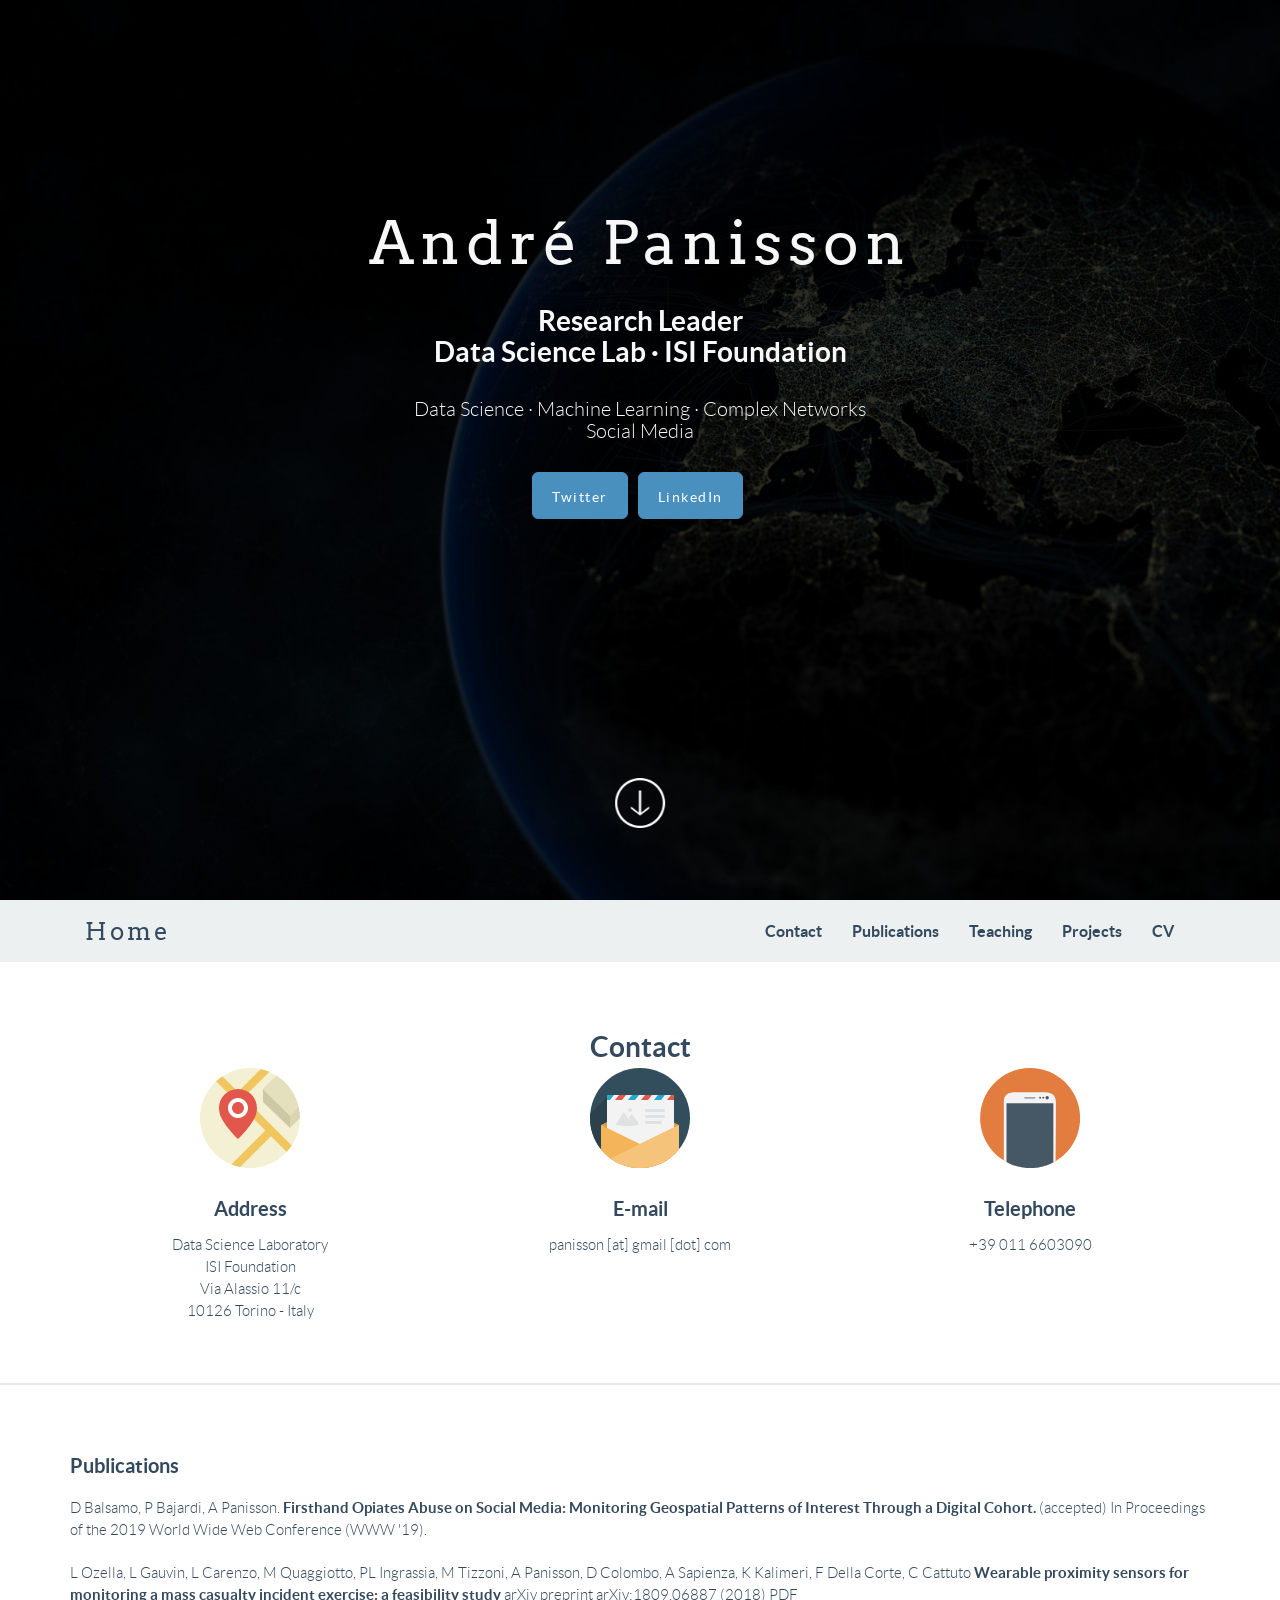
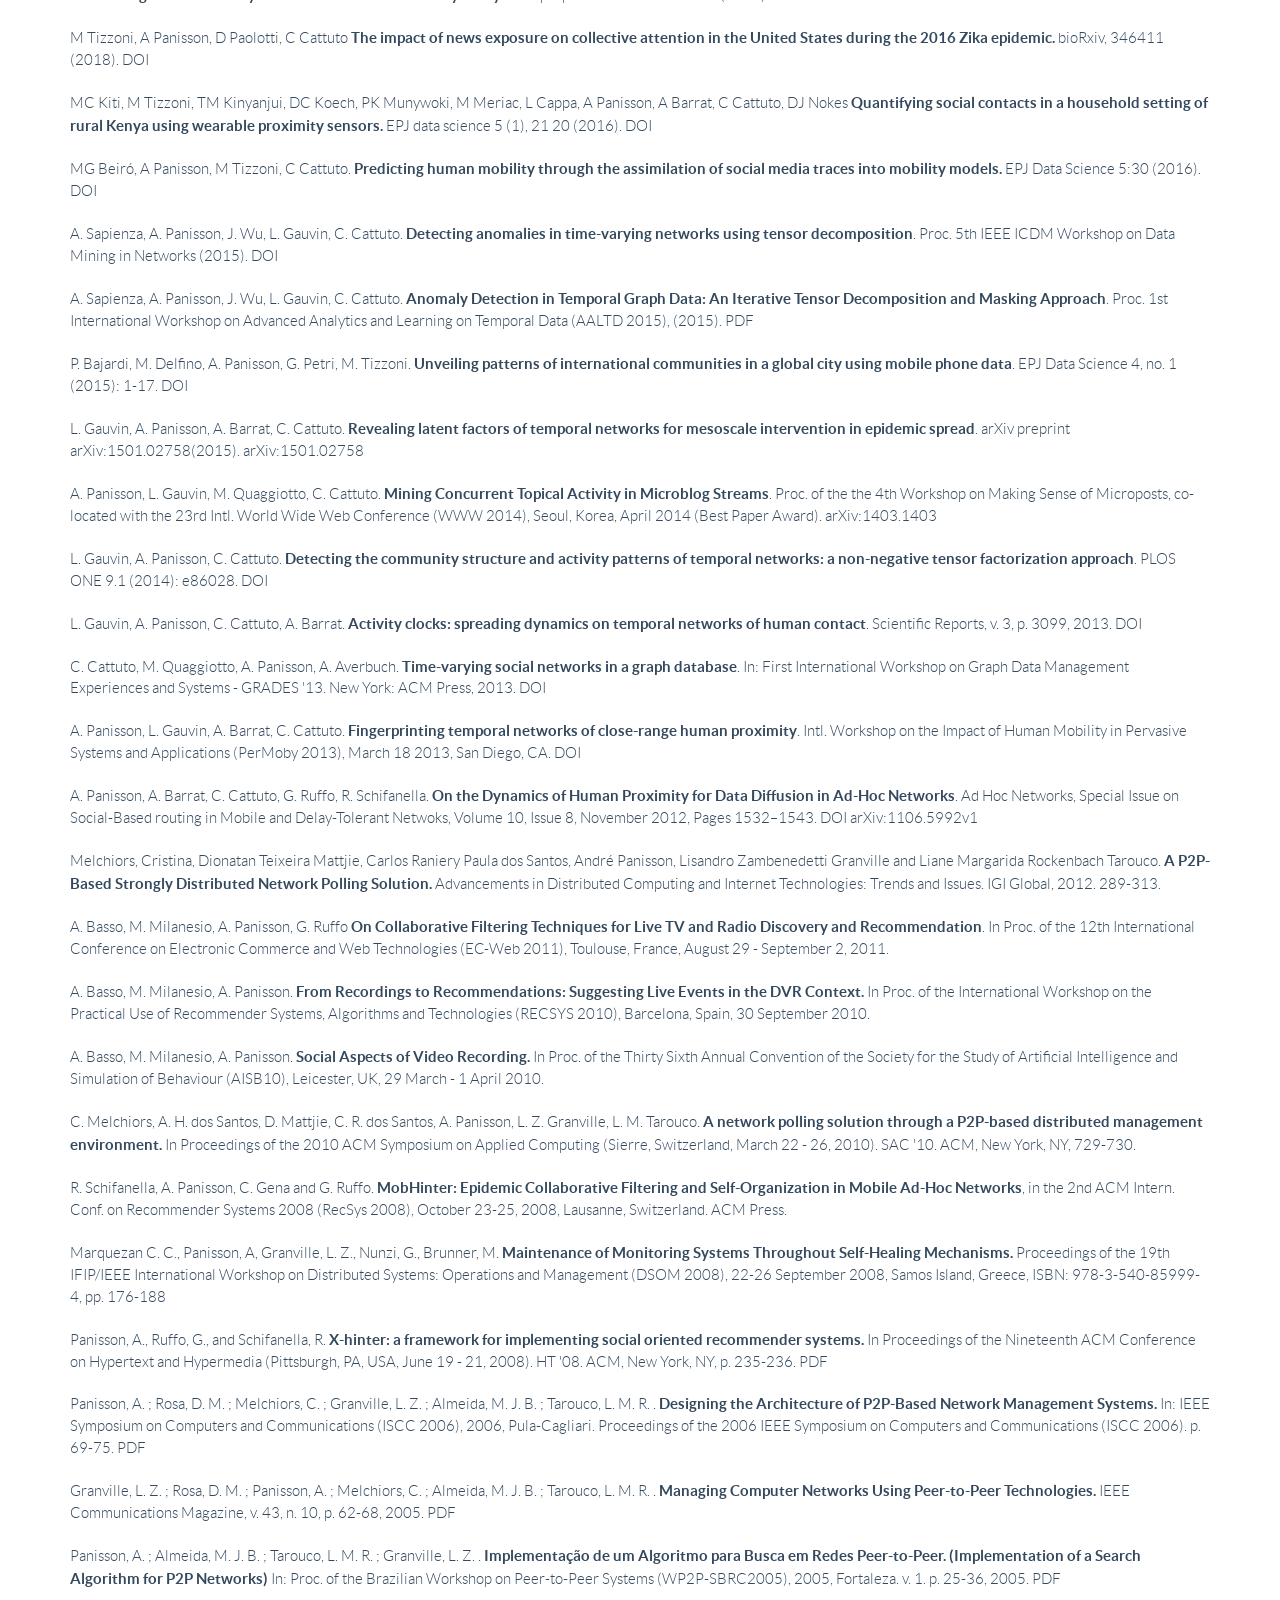
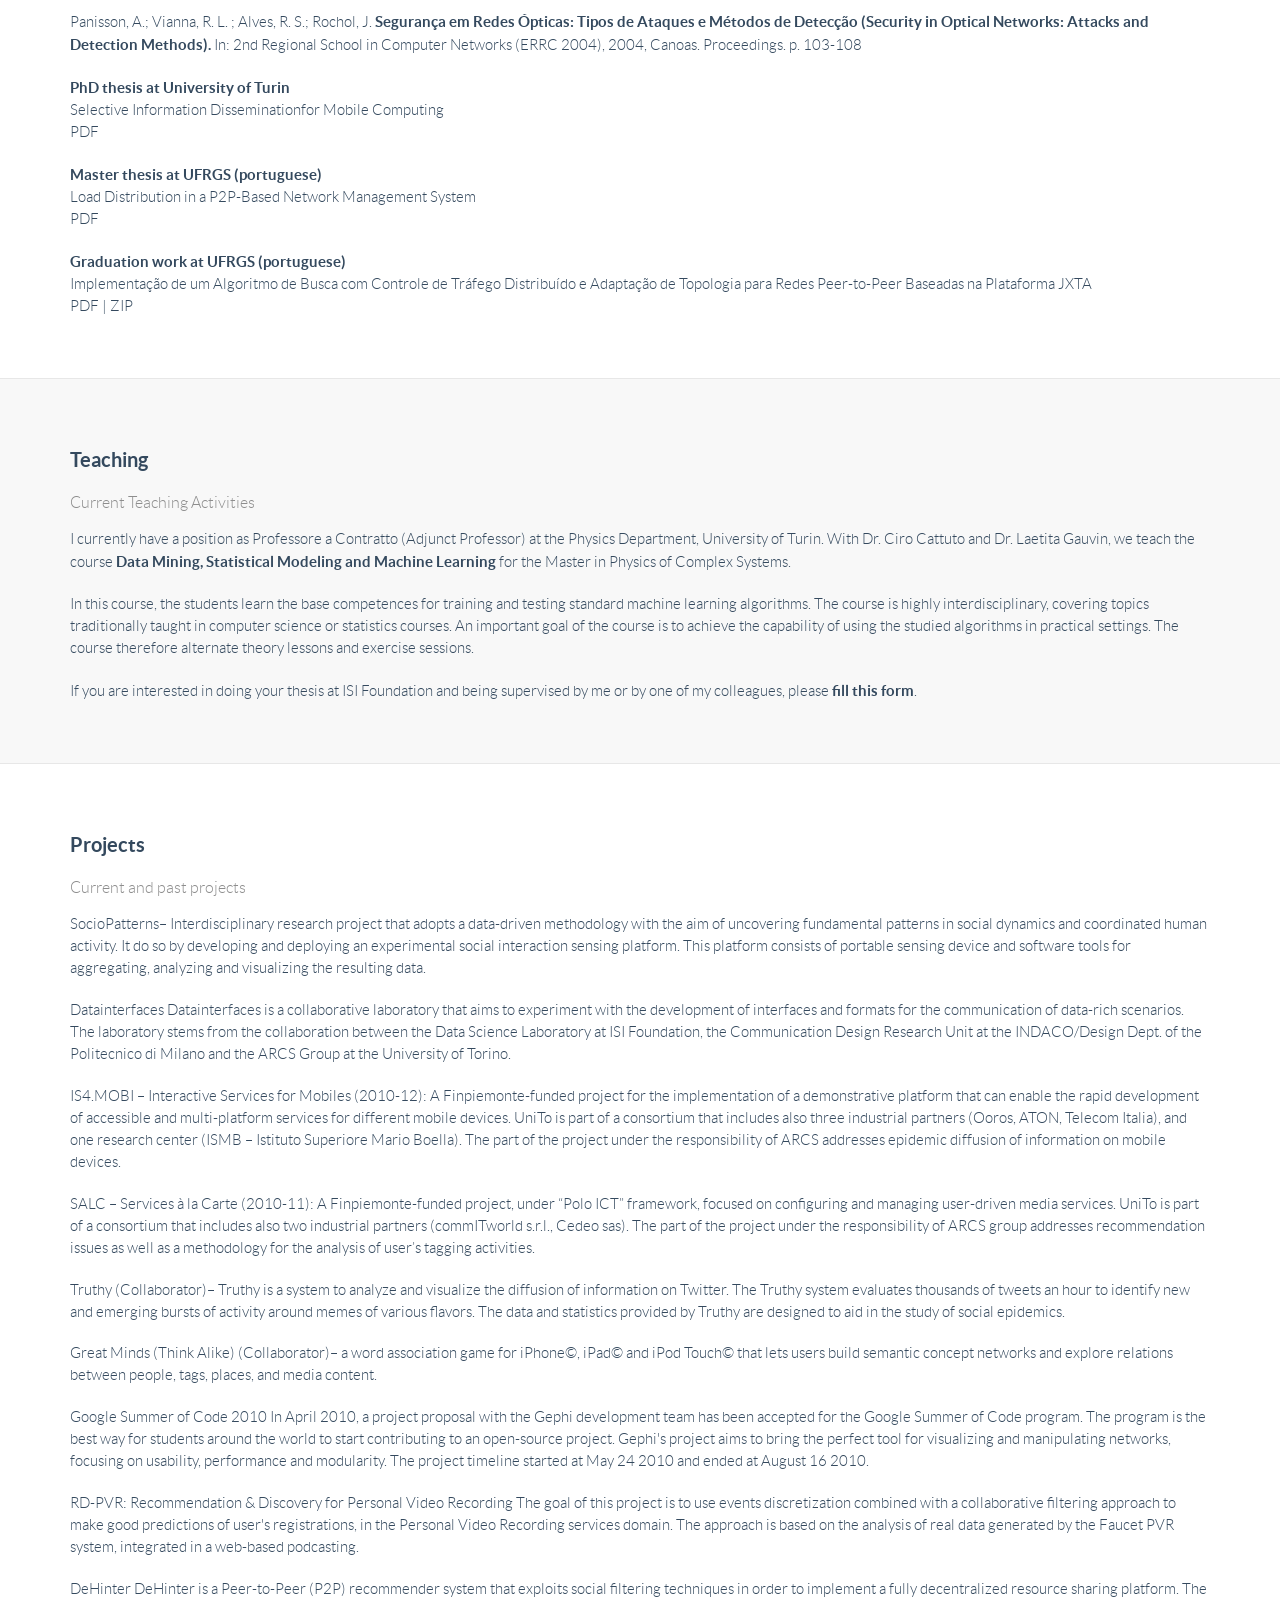
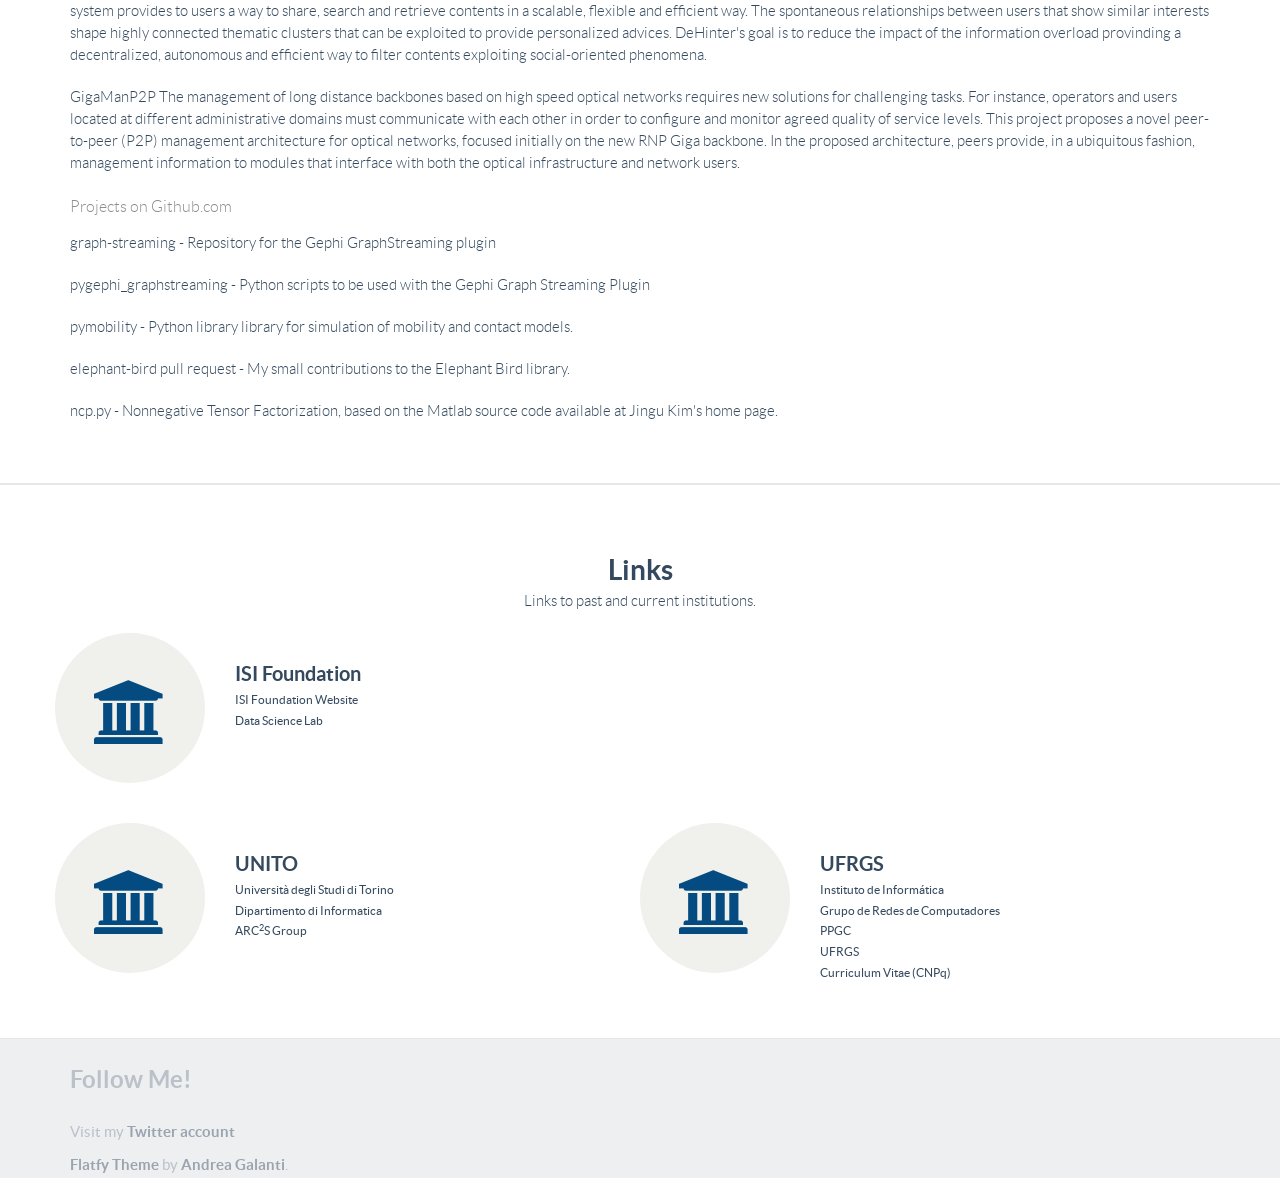
==== index.html @ fbc087de "Paper title correction" ====
<!doctype html>
<!--[if lt IE 7]> <html class="no-js ie6 oldie" lang="en"> <![endif]-->
<!--[if IE 7]>    <html class="no-js ie7 oldie" lang="en"> <![endif]-->
<!--[if IE 8]>    <html class="no-js ie8 oldie" lang="en"> <![endif]-->
<!--[if IE 9]>    <html class="no-js ie9" lang="en"> <![endif]-->
<!--[if gt IE 9]><!--> <html> <!--<![endif]-->
<head>
    <meta charset="utf-8">
    <meta name="viewport" content="width=device-width, user-scalable=no, initial-scale=1.0, minimum-scale=1.0, maximum-scale=1.0">
    <meta name="description" content="André Panisson Homepage">
    <meta name="author" content="">
    <link href="https://plus.google.com/113567910587467597292" rel="author" />

    <title>André Panisson Homepage</title>

    <!-- Bootstrap core CSS -->
    <link href="css/bootstrap.min.css" rel="stylesheet">

    <!-- Custom Google Web Font -->
    <link href="http://maxcdn.bootstrapcdn.com/font-awesome/4.2.0/css/font-awesome.min.css" rel="stylesheet">
    <!--link href="font-awesome/css/font-awesome.min.css" rel="stylesheet"-->
    <link href='http://fonts.googleapis.com/css?family=Lato:100,300,400,700,900,100italic,300italic,400italic,700italic,900italic' rel='stylesheet' type='text/css'>
	<link href='http://fonts.googleapis.com/css?family=Arvo:400,700' rel='stylesheet' type='text/css'>

    <!-- Custom CSS-->
    <link href="css/general.css" rel="stylesheet">

	 <!-- Owl-Carousel -->
    <link href="css/custom.css" rel="stylesheet">
	<link href="css/owl.carousel.css" rel="stylesheet">
    <link href="css/owl.theme.css" rel="stylesheet">
	<link href="css/style.css" rel="stylesheet">
	<link href="css/animate.css" rel="stylesheet">

	<!-- Magnific Popup core CSS file -->
	<link rel="stylesheet" href="css/magnific-popup.css">

	<script src="js/modernizr-2.6.2.min.js"></script>  <!-- Modernizr /-->
	<script src="js/PIE_IE9.js"></script>
	<script src="js/PIE_IE678.js"></script>

	<!--[if lt IE 9]>
		<script src="js/html5shiv.js"></script>
	<![endif]-->

</head>

<body id="home">

	<!-- Preloader -->
	<div id="preloader">
		<div id="status"></div>
	</div>

	<!-- FullScreen -->
    <div class="intro-header">
		<div class="col-xs-12 text-center abcen1">
			<h1 class="h1_home wow fadeIn" data-wow-delay="0.4s">André Panisson</h1>
			<h2 class="h2_home wow fadeIn" data-wow-delay="0.5s">Research Leader<br>Data Science Lab &middot; ISI Foundation</h2>
			<h3 class="h3_home wow fadeIn" data-wow-delay="0.6s">Data Science &middot; Machine Learning &middot; Complex Networks<br>Social Media</h3>
			<ul class="list-inline intro-social-buttons">
				<li><a href="https://twitter.com/apanisson" class="btn  btn-lg mybutton_cyano wow fadeIn" data-wow-delay="0.8s"><span class="network-name">Twitter</span></a>
				<li><a href="http://it.linkedin.com/pub/andr%C3%A9-panisson/11/163/81a" class="btn  btn-lg mybutton_cyano wow fadeIn" data-wow-delay="0.8s"><span class="network-name">LinkedIn</span></a>
				</li>
			</ul>
		</div>
        <!-- /.container -->
		<div class="col-xs-12 text-center abcen wow fadeIn">
			<div class="button_down ">
				<a class="imgcircle wow bounceInUp" data-wow-duration="1.5s"  href="#contact"> <img class="img_scroll" src="img/icon/circle.png" alt=""> </a>
			</div>
		</div>
    </div>

	<!-- NavBar-->
	<nav class="navbar-default" role="navigation">
		<div class="container">
			<div class="navbar-header">
				<button type="button" class="navbar-toggle" data-toggle="collapse" data-target=".navbar-ex1-collapse">
					<span class="sr-only">Toggle navigation</span>
					<span class="icon-bar"></span>
					<span class="icon-bar"></span>
					<span class="icon-bar"></span>
				</button>
				<a class="navbar-brand" href="#home">Home</a>
			</div>

			<div class="collapse navbar-collapse navbar-right navbar-ex1-collapse">
				<ul class="nav navbar-nav">
					<li class="menuItem"><a href="#contact">Contact</a></li>
					<li class="menuItem"><a href="#publications">Publications</a></li>
          <li class="menuItem"><a href="#teaching">Teaching</a></li>
					<li class="menuItem"><a href="#projects">Projects</a></li>
					<li class="menuItem"><a href="docs/curr-en.pdf">CV</a></li>
				</ul>
			</div>

		</div>
	</nav>

	<!-- Contact -->
	<div id="contact" class="content-section-b" style="border-top: 0">
		<div class="container">

			<div class="col-md-6 col-md-offset-3 text-center wrap_title">
				<h2>Contact</h2>
			</div>

			<div class="row">

				<div class="col-sm-4 wow fadeInDown text-center">
				  <img class="rotate" src="img/icon/map.svg" alt="Address">
				  <h3>Address</h3>
				  <p class="lead">Data Science Laboratory<br>
						ISI Foundation<br/>
						Via Alassio 11/c<br/>
						10126 Torino - Italy</p>

				</div><!-- /.col-lg-4 -->

				<div class="col-sm-4 wow fadeInDown text-center">
				   <img class="rotate" src="img/icon/letter.svg" alt="E-mail">
				   <h3>E-mail</h3>
				   <p class="lead">panisson [at] gmail [dot] com</p>
				</div><!-- /.col-lg-4 -->

				<div class="col-sm-4 wow fadeInDown text-center">
				   <img class="rotate" src="img/icon/smartphone.svg" alt="Telephone">
				   <h3>Telephone</h3>
					<p class="lead">+39 011 6603090</p>
				</div><!-- /.col-lg-4 -->

			</div><!-- /.row -->
		</div>
	</div>

	<!-- Publications -->
    <div id ="publications" class="content-section-b">

        <div class="container">

            <div class="row">

				<!--div class="col-sm-6 pull-left wow fadeInLeftBig">
                    <img class="img-responsive " src="img/ipad.png" alt="">
                </div-->

                <div class="col-sm-12 wow">
                    <h3 class="section-heading">Publications</h3>
					<div class="sub-title lead3"></div>

<p class="lead">D Balsamo, P Bajardi, A Panisson.
<b>Firsthand Opiates Abuse on Social Media: Monitoring Geospatial Patterns of Interest Through a Digital Cohort.</b>
(accepted) In Proceedings of the 2019 World Wide Web Conference (WWW '19).
</p>

<p class="lead">L Ozella, L Gauvin, L Carenzo, M Quaggiotto, PL Ingrassia, M Tizzoni, A Panisson,
D Colombo, A Sapienza, K Kalimeri, F Della Corte, C Cattuto
<b>Wearable proximity sensors for monitoring a mass casualty incident exercise: a feasibility study</b>
arXiv preprint arXiv:1809.06887		(2018)
<a href="https://arxiv.org/abs/1809.06887">PDF</a></p>

<p class="lead">M Tizzoni, A Panisson, D Paolotti, C Cattuto
<b>The impact of news exposure on collective attention in the United States during the 2016 Zika epidemic.</b>
bioRxiv, 346411		(2018).
<a href="https://doi.org/10.1101/346411">DOI</a></p>

<p class="lead">MC Kiti, M Tizzoni, TM Kinyanjui, DC Koech, PK Munywoki, M Meriac, L Cappa, A Panisson, A Barrat, C Cattuto, DJ Nokes
<b>Quantifying social contacts in a household setting of rural Kenya using wearable proximity sensors.</b>
EPJ data science 5 (1), 21	20	(2016).
<a href="http://dx.doi.org/10.1109/ICDMW.2015.128">DOI</a></p>

<p class="lead">MG Beiró, A Panisson, M Tizzoni, C Cattuto.
<b>Predicting human mobility through the assimilation of social media traces into mobility models.</b>
EPJ Data Science 5:30 (2016).
<a href="https://doi.org/10.1140/epjds/s13688-016-0092-2">DOI</a></p>

<p class="lead">A. Sapienza, A. Panisson, J. Wu, L. Gauvin, C. Cattuto.
<b>Detecting anomalies in time-varying networks using tensor decomposition</b>.
Proc. 5th IEEE ICDM Workshop on Data Mining in Networks (2015).
<a href="http://dx.doi.org/10.1109/ICDMW.2015.128">DOI</a></p>

<p class="lead">A. Sapienza, A. Panisson, J. Wu, L. Gauvin, C. Cattuto.
<b>Anomaly Detection in Temporal Graph Data: An Iterative Tensor Decomposition and Masking Approach</b>.
Proc. 1st International Workshop on Advanced Analytics and Learning on Temporal Data (AALTD 2015), (2015).
<a href="http://www.isi.it/wp-content/uploads/publication/document/paper16_1441115818.pdf">PDF</a></p>

<p class="lead">P. Bajardi, M. Delfino, A. Panisson, G. Petri, M. Tizzoni.
<b>Unveiling patterns of international communities in a global city using mobile phone data</b>.
EPJ Data Science 4, no. 1 (2015): 1-17.
<a href="http://dx.doi.org/10.1140/epjds/s13688-015-0041-5">DOI</a></p>

<p class="lead">L. Gauvin, A. Panisson, A. Barrat, C. Cattuto.
<b>Revealing latent factors of temporal networks for mesoscale intervention in epidemic spread</b>.
arXiv preprint arXiv:1501.02758(2015).
<a href="http://arxiv.org/abs/1501.02758">arXiv:1501.02758</a></p>

<p class="lead">A. Panisson, L. Gauvin, M. Quaggiotto, C. Cattuto. <b>Mining Concurrent Topical Activity in Microblog Streams</b>.
Proc. of the the 4th Workshop on Making Sense of Microposts, co-located with the 23rd Intl. World Wide Web Conference (WWW 2014),
Seoul, Korea, April 2014 (Best Paper Award).
<a href="http://arxiv.org/abs/1403.1403">arXiv:1403.1403</a></p>

<p class="lead">L. Gauvin, A. Panisson, C. Cattuto. <b>Detecting the community structure and activity patterns of temporal networks: a non-negative tensor factorization approach</b>. PLOS ONE 9.1 (2014): e86028.
<a href="http://dx.doi.org/10.1371/journal.pone.0086028">DOI</a></p>

<p class="lead">L. Gauvin, A. Panisson, C. Cattuto, A. Barrat. <b>Activity clocks: spreading dynamics on temporal networks of human contact</b>. Scientific Reports, v. 3, p. 3099, 2013. <a href="http://dx.doi.org/10.1038/srep03099">DOI</a></p>

<p class="lead">C. Cattuto, M. Quaggiotto, A. Panisson, A. Averbuch. <b>Time-varying social networks in a graph database</b>. In: First International Workshop on Graph Data Management Experiences and Systems - GRADES '13. New York: ACM Press, 2013.
<a href="http://dx.doi.org/10.1145/2484425.2484442">DOI</a></p>

<p class="lead">A. Panisson, L. Gauvin, A. Barrat, C. Cattuto. <b>Fingerprinting temporal networks of close-range human proximity</b>. Intl. Workshop on the Impact of Human Mobility in Pervasive Systems and Applications (PerMoby 2013), March 18 2013, San Diego, CA.
<a href="http://dx.doi.org/10.1109/PerComW.2013.6529492">DOI</a></p>

<p class="lead">A. Panisson, A. Barrat, C. Cattuto, G. Ruffo, R.
Schifanella. <b>On the Dynamics of Human Proximity for Data Diffusion in Ad-Hoc Networks</b>.
Ad Hoc Networks, Special Issue on Social-Based routing in Mobile and Delay-Tolerant Netwoks, Volume 10, Issue 8, November 2012, Pages 1532–1543. <a href="http://dx.doi.org/10.1016/j.adhoc.2011.06.003">DOI</a> <a href="http://arxiv.org/abs/1106.5992v1">arXiv:1106.5992v1</a></p>

<p class="lead">
Melchiors, Cristina, Dionatan Teixeira Mattjie, Carlos Raniery Paula dos Santos, André Panisson, Lisandro Zambenedetti Granville and Liane Margarida Rockenbach Tarouco.
<b>A P2P-Based Strongly Distributed Network Polling Solution.</b>
Advancements in Distributed Computing and Internet Technologies: Trends and Issues. IGI Global, 2012. 289-313.</p>

<p class="lead">A. Basso, M. Milanesio, A. Panisson, G. Ruffo <b>On Collaborative Filtering Techniques for Live
TV and Radio Discovery and Recommendation</b>. In Proc. of the 12th International Conference on Electronic Commerce and Web Technologies (EC-Web 2011),
Toulouse, France, August 29 - September 2, 2011.</p>

<p class="lead">A. Basso, M. Milanesio, A. Panisson.<b> From Recordings to Recommendations:
Suggesting Live Events in the DVR Context.</b> In Proc. of the International Workshop on the
Practical Use of Recommender Systems, Algorithms and Technologies (RECSYS
2010), Barcelona, Spain, 30 September 2010.</p>

<p class="lead">A. Basso, M. Milanesio, A. Panisson.<b> Social Aspects of Video Recording.</b>
In Proc. of the Thirty Sixth Annual Convention of the Society for the Study of Artificial Intelligence and Simulation of
Behaviour (AISB10), Leicester, UK, 29 March - 1 April 2010.</p>

<p class="lead">C. Melchiors, A. H. dos Santos, D. Mattjie, C. R. dos
Santos, A. Panisson, L. Z. Granville, L. M. Tarouco.<b> A network polling solution through a
P2P-based distributed management environment.</b> In Proceedings of the 2010 ACM Symposium on Applied
Computing (Sierre, Switzerland, March 22 - 26, 2010). SAC '10. ACM, New York,
NY, 729-730.</p>

<p class="lead">R. Schifanella, A. Panisson, C. Gena and G. Ruffo. <b>MobHinter:
Epidemic Collaborative Filtering and Self-Organization in Mobile Ad-Hoc
Networks</b>, in the 2nd ACM Intern. Conf. on Recommender Systems 2008 (RecSys
2008), October 23-25, 2008, Lausanne, Switzerland. ACM Press.</p>

<p class="lead">Marquezan C. C., Panisson, A, Granville, L. Z., Nunzi,
G., Brunner, M.<b> Maintenance of
Monitoring Systems Throughout Self-Healing Mechanisms.</b> Proceedings of the 19th IFIP/IEEE International
Workshop on Distributed Systems: Operations and Management (DSOM 2008), 22-26
September 2008, Samos Island, Greece, ISBN: 978-3-540-85999-4, pp. 176-188</p>

<p class="lead">Panisson, A., Ruffo, G., and Schifanella, R.
<b>X-hinter: a framework for implementing social oriented recommender systems.</b>
In Proceedings of the Nineteenth ACM Conference on Hypertext and Hypermedia (Pittsburgh, PA, USA, June 19 - 21, 2008).
HT '08. ACM, New York, NY, p. 235-236.
<a href="http://doi.acm.org/10.1145/1379092.1379142">PDF</a></p>

<p class="lead">Panisson, A. ; Rosa, D. M. ; Melchiors, C. ; Granville, L. Z. ; Almeida, M. J. B. ; Tarouco, L. M. R. .
<b>Designing the Architecture of P2P-Based Network Management Systems.</b>
In: IEEE Symposium on Computers and Communications (ISCC 2006), 2006, Pula-Cagliari.
Proceedings of the 2006 IEEE Symposium on Computers and Communications (ISCC 2006). p. 69-75.
<a href="http://dx.doi.org/10.1109/ISCC.2006.60">PDF</a></p>

<p class="lead">Granville, L. Z. ; Rosa, D. M. ; Panisson, A. ; Melchiors, C. ; Almeida, M. J. B. ; Tarouco, L. M. R. .
<b>Managing Computer Networks Using Peer-to-Peer Technologies. </b>
IEEE Communications Magazine, v. 43, n. 10, p. 62-68, 2005.
<a href="http://ieeexplore.ieee.org/iel5/35/32552/01522126.pdf?tp=&isnumber=32552&arnumber=1522126">PDF</a></p></p>

<p class="lead">Panisson, A. ; Almeida, M. J. B. ; Tarouco, L. M. R. ; Granville, L. Z. .
<b>Implementação de um Algoritmo para Busca em Redes Peer-to-Peer. (Implementation of a Search Algorithm for P2P Networks)</b>
In: Proc. of the Brazilian Workshop on Peer-to-Peer Systems (WP2P-SBRC2005), 2005, Fortaleza. v. 1. p. 25-36, 2005.
<a href="http://www.sbrc2007.ufpa.br/anais/2005/WP2P/P2P%2003.pdf">PDF</a></p>

<p class="lead">Panisson, A.; Vianna, R. L. ; Alves, R. S.; Rochol, J.
<b>Segurança em Redes Ópticas: Tipos de Ataques e Métodos de Detecção (Security in Optical Networks: Attacks and Detection Methods). </b>
In: 2nd Regional School in Computer Networks (ERRC 2004), 2004, Canoas. Proceedings. p. 103-108</p>


<p class="lead"><b>PhD thesis at University of Turin</b><br>
Selective Information Disseminationfor Mobile Computing<br>
<a href="public/thesis_panisson.pdf">PDF</a></p>

<p class="lead"><b>Master thesis at UFRGS (portuguese)</b><br>
Load Distribution in a P2P-Based Network Management System<br>
<a href="public/Panisson-Dissert.pdf">PDF</a></p>

<p class="lead"><b>Graduation work at UFRGS (portuguese)</b><br>
Implementação de um Algoritmo de Busca com Controle de Tráfego Distribuído e
Adaptação de Topologia para Redes Peer-to-Peer Baseadas na Plataforma JXTA<br>
<a href="public/tfpanisson2003.pdf">PDF</a> | <a href="public/tfpanisson2003.zip">ZIP</a></p>


				</div>
            </div>
        </div>
        <!-- /.container -->
    </div>



    <!-- Teaching -->
      <div id ="teaching" class="content-section-a">

          <div class="container">

              <div class="row">

  				<!--div class="col-sm-6 pull-right wow fadeInRightBig">
                      <img class="img-responsive " src="img/ipad.png" alt="">
                  </div-->

                  <div class="col-sm-12 wow">
                      <h3 class="section-heading">Teaching</h3>
  					<div class="sub-title lead3">Current Teaching Activities</div>

<p class="lead">I currently have a position as Professore a Contratto (Adjunct Professor)
  at the Physics Department, University of Turin.
  With Dr. Ciro Cattuto and Dr. Laetita Gauvin, we teach the course
  <b>Data Mining, Statistical Modeling and Machine Learning</b> for
  the Master in Physics of Complex Systems.</p>

<p class="lead">In this course, the students learn the base competences for training and
  testing standard machine learning algorithms.
  The course is highly interdisciplinary, covering topics traditionally taught in
  computer science or statistics courses.
  An important goal of the course is to achieve the capability of using
  the studied algorithms in practical settings.
  The course therefore alternate theory lessons and exercise sessions.</p>

<p class="lead">If you are interested in doing your thesis at ISI Foundation
  and being supervised by me or by one of my colleagues, please
  <a href="http://bit.ly/isithesis"><b>fill this form</b></a>.</p>

  				</div>
              </div>
          </div>
          <!-- /.container -->
      </div>


	<!-- Projects -->
    <div id ="projects" class="content-section-b">

        <div class="container">

            <div class="row">

				<!--div class="col-sm-6 pull-right wow fadeInRightBig">
                    <img class="img-responsive " src="img/ipad.png" alt="">
                </div-->

                <div class="col-sm-12 wow">
                    <h3 class="section-heading">Projects</h3>
					<div class="sub-title lead3">Current and past projects</div>


<p class="lead"><a href="http://www.sociopatterns.org/">SocioPatterns</a>–
Interdisciplinary research project that adopts a data-driven methodology with the aim of uncovering fundamental patterns in social dynamics and coordinated human activity. It do so by developing and deploying an experimental social interaction sensing platform. This platform consists of portable sensing device and software tools for aggregating, analyzing and visualizing the resulting data.

<p class="lead"><a href="http://www.datainterfaces.org/">Datainterfaces</a>
Datainterfaces is a collaborative laboratory that aims to experiment with the development of interfaces and formats for the communication of data-rich scenarios. The laboratory stems from the collaboration between the Data Science Laboratory at ISI Foundation, the Communication Design Research Unit at the INDACO/Design Dept. of the Politecnico di Milano and the ARCS Group at the University of Torino.

<p class="lead"><a href="http://is4mobi.di.unito.it">IS4.MOBI </a>– Interactive Services for Mobiles (2010-12): A Finpiemonte-funded project for the implementation of a demonstrative platform that can enable the rapid development of accessible and multi-platform services for different mobile devices. UniTo is part of a consortium that includes also three industrial partners (Ooros, ATON, Telecom Italia), and one research center (ISMB – Istituto Superiore Mario Boella). The part of the project under the responsibility of ARCS addresses epidemic diffusion of information on mobile devices.</p>

<p class="lead"><a title="Salc" href="http://www.salc-project.eu/">SALC &#8211; Services à la Carte</a> (2010-11): A Finpiemonte-funded project, under “Polo ICT” framework, focused on configuring and managing user-driven media services. UniTo is part of a consortium that includes also two industrial partners (commITworld s.r.l., Cedeo sas). The part of the project under the responsibility of ARCS  group addresses recommendation issues as well as a methodology for the analysis of user&#8217;s tagging activities.</p>

<p class="lead"><a title="Truthy" href="http://truthy.indiana.edu/">Truthy</a> (Collaborator)– Truthy is a system to analyze and visualize the diffusion of information on Twitter. The Truthy system evaluates thousands of tweets an hour to identify new and emerging bursts of activity around memes of various flavors. The data and statistics provided by Truthy are designed to aid in the study of social epidemics.

<p class="lead"><a title="Great Minds" href="http://greatminds.givealink.org/">Great Minds (Think Alike)</a> (Collaborator)– a word association game for iPhone&copy;, iPad&copy; and iPod Touch&copy; that lets users build semantic concept networks and explore relations between people, tags, places, and media content.

<p class="lead"><a href="http://gephi.org/2010/gsoc-2010-mid-term-graph-streaming-api/">Google Summer of Code 2010</a>
	In April 2010, a project proposal with the Gephi development team has been accepted for the Google Summer of Code program. The program is the best way for students around the world to start contributing to an open-source project. Gephi's project aims to bring the perfect tool for visualizing and manipulating networks, focusing on usability, performance and modularity. The project timeline started at May 24 2010 and ended at August 16 2010.

<p class="lead"><a href="http://vcast.it/">RD-PVR: Recommendation & Discovery for Personal Video Recording</a>
The goal of this project is to use events discretization combined with a collaborative filtering approach to make good predictions of user's registrations, in the Personal Video Recording services domain. The approach is based on the analysis of real data generated by the Faucet PVR system, integrated in a web-based podcasting.

<p class="lead"><a href="http://dehinter.di.unito.it">DeHinter</a>
DeHinter is a Peer-to-Peer (P2P) recommender system that exploits social filtering techniques in order to implement a fully decentralized resource sharing platform.
The system provides to users a way to share, search and retrieve contents in a scalable, flexible and efficient way. The spontaneous relationships between users that show similar interests shape highly connected thematic clusters that can be exploited to provide personalized advices.
DeHinter's goal is to reduce the impact of the information overload provinding a decentralized, autonomous and efficient way to filter contents exploiting social-oriented phenomena.
</p>

<p class="lead"><a href="http://www.lia.ufc.br/~neuman/lisandro-ict2005.pdf">GigaManP2P</a>
The management of long distance backbones based on high speed optical networks requires new solutions for challenging tasks. For instance, operators and users located at different administrative domains must communicate with each other in order to configure and monitor agreed quality of service levels. This project proposes a novel peer-to-peer (P2P) management architecture for optical networks, focused initially on the new RNP Giga backbone. In the proposed architecture, peers provide, in a ubiquitous fashion, management information to modules that interface with both the optical infrastructure and network users.
</p>


<div class="sub-title lead3">Projects on Github.com</div>

<p class="lead"><a href="https://github.com/gephi/gephi-plugins/tree/graph-streaming">graph-streaming</a> - Repository for the Gephi GraphStreaming plugin</p>
<p class="lead"><a href="https://github.com/panisson/pygephi_graphstreaming">pygephi_graphstreaming</a> - Python scripts to be used with the Gephi Graph Streaming Plugin</p>
<p class="lead"><a href="https://github.com/panisson/pymobility">pymobility</a> - Python library library for simulation of mobility and contact models.</p>
<p class="lead"><a href="https://github.com/kevinweil/elephant-bird/pull/176">elephant-bird pull request</a> - My small contributions to the Elephant Bird library.</p>
<p class="lead"><a href="https://gist.github.com/panisson/7719245">ncp.py</a> - Nonnegative Tensor Factorization, based on the Matlab source code available at Jingu Kim's home page.</p>




				</div>
            </div>
        </div>
        <!-- /.container -->
    </div>


	<div id="links" class="content-section-b">
		<div class="container">
			<div class="row">
			    <div class="col-md-6 col-md-offset-3 text-center wrap_title">
				    <h2>Links</h2>
				    <p class="lead" style="margin-top:0">Links to past and current institutions.</p>
			    </div>
			</div>

            <div class="row">
                <div class="col-sm-12  block wow bounceIn">
	                <div class="row">
		                <div class="col-md-4 box-icon rotate">
			                <i class="fa fa-university fa-4x "> </i>
		                </div>
		                <div class="col-md-8 box-ct">
			                <h3> ISI Foundation </h3>
			                <p><a href="http://www.isi.it/">ISI Foundation Website</a><br>
			                <a href="http://www.isi.it/research-detail/?lab=data-science">Data Science Lab</a></p>
		                </div>
                    </div>
                 </div>
            </div>

			<div class="row tworow">
				<div class="col-sm-6  block wow bounceIn">
					<div class="row">
						<div class="col-md-4 box-icon rotate">
							<i class="fa fa-university fa-4x "> </i>
						</div>
						<div class="col-md-8 box-ct">
							<h3> UNITO </h3>
	                  		<p><a href="http://www.unito.it/">Università degli Studi di Torino</a><br>
	                  		<a href="http://www.di.unito.it/">Dipartimento di Informatica</a><br>
	                  		<a href="http://arcs.di.unito.it">ARC<sup>2</sup>S Group</a></p>
						</div>
				  </div>
			  </div>
			  <div class="col-sm-6 block wow bounceIn">
					<div class="row">
					  <div class="col-md-4 box-icon rotate">
						<i class="fa fa-university fa-4x "> </i>
					  </div>
					  <div class="col-md-8 box-ct">
						<h3> UFRGS </h3>
	              		<p><a href="http://www.inf.ufrgs.br">Instituto de Informática</a><br>
	              		<a href="http://redes.inf.ufrgs.br/">Grupo de Redes de Computadores</a><br>
	              		<a href="http://www.inf.ufrgs.br/pos">PPGC</a><br>
	              		<a href="http://www.ufrgs.br/">UFRGS</a><br>
	              		<!--a href="http://www.sbc.org.br/">SBC</a><br-->
			            <a href="http://lattes.cnpq.br/6788358844418721">Curriculum Vitae (CNPq)</a></p>
					  </div>
					</div>
			  </div>
		  </div>

		</div>
	</div>




    <footer>
      <div class="container">
        <div class="row">
          <div class="col-md-7">
            <h3 class="footer-title">Follow Me!</h3>
            <p>Visit my <a  href="http://twitter.com/apanisson" target="_blank">Twitter account</a>
            </p>

			<!-- LICENSE -->
			<a rel="cc:attributionURL" href="http://www.andreagalanti.it/flatfy"
		   property="dc:title">Flatfy Theme </a> by
		   <a rel="dc:creator" href="http://www.andreagalanti.it"
		   property="cc:attributionName">Andrea Galanti</a>.


          </div> <!-- /col-xs-7 -->


        </div>
      </div>
    </footer>

    <!-- JavaScript -->
    <script src="js/jquery-1.10.2.js"></script>
    <script src="js/bootstrap.js"></script>
	<script src="js/owl.carousel.js"></script>
	<script src="js/script.js"></script>
	<!-- StikyMenu -->
	<script src="js/stickUp.min.js"></script>
	<script type="text/javascript">
	  jQuery(function($) {
		$(document).ready( function() {
		  $('.navbar-default').stickUp();

		});
	  });

	</script>
	<!-- Smoothscroll -->
	<script type="text/javascript" src="js/jquery.corner.js"></script>
	<script src="js/wow.min.js"></script>
	<script>
	 new WOW().init();
	</script>
	<script src="js/classie.js"></script>
	<script src="js/uiMorphingButton_inflow.js"></script>
	<!-- Magnific Popup core JS file -->
	<script src="js/jquery.magnific-popup.js"></script>
</body>

</html>
---- css/general.css ----
/*
Theme: Flatfy Theme
Author: Andrea Galanti
Bootstrap Version 
Build: 1.0
http://www.andreagalanti.it
*/

/*General */

body, html {
	height: 100%;
	width: 100%;
	overflow-x:hidden;
}

::-moz-selection{background:#1abc9c;color:white}

::selection{background:#1abc9c;color:white}

.abcen{position: absolute;bottom: 8%;}

.abcen1{position: absolute;top: 20%;}

.content-section-c {
	border-top: 1px solid #32465A;
	border-bottom: 1px solid #32465A;
	background-color: #34495e;
	padding: 90px 0;
}

.descp{
	margin: 0;
	padding: 0;
	line-height: 40px !important;
}

.glyphicon {
	margin-right: 10px;
}

.lead2 {
margin-bottom: 30px;
margin-top: 20px;
font-size: 18px;
line-height: 1.46428571;
font-weight: 300;
}

.lead3 {
margin-bottom: 0px;
margin-top: 0px;
font-size: 16px;
color: #8D8D8D;
line-height: 1.46428571;
font-weight: 300;
}

.float {
-webkit-animation-name: floatingx;
-webkit-animation-duration: 4s;
-webkit-animation-iteration-count: infinite;
-webkit-animation-timing-function: ease-in-out;
-moz-animation-name: floating;
-moz-animation-duration: 4s;
-moz-animation-iteration-count: infinite;
-moz-animation-timing-function: ease-in-out;
}

.phone-image {
max-width: 250px;
margin: auto;
}

.h1_home{
	font-size: 60px;
	font-family: arvo;
	font-weight: 300;
	letter-spacing: 6px;
}

.h3_home{font-weight: 300;}

/*own carousel */

#owl-demo .item{
  margin: 3px;
}
#owl-demo .item img{
  display: block;
  width: 100%;
  height: auto;
}

#owl-demo-1 .item{
  margin: 3px;
}
#owl-demo-1 .item img{
  display: block;
  width: 100%;
  height: auto;
}

/*magnific */
.mfp-bg {
background: #000000 !important;
opacity: 0.95 !important;
filter: alpha(opacity=95) !important;
}

.item .img-responsive {cursor:url(../img/cross.png),auto;}

/* Preloader */
#preloader {
	position: fixed;
	top:0;
	left:0;
	right:0;
	bottom:0;
	background-color:#fff; /* change if the mask should have another color then white */
	z-index:99; /* makes sure it stays on top */
}

#status {
	width:200px;
	height:200px;
	position:absolute;
	left:50%; /* centers the loading animation horizontally one the screen */
	top:50%; /* centers the loading animation vertically one the screen */
	background-image:url(../img/status.gif); /* path to your loading animation */
	background-repeat:no-repeat;
	background-position:center;
	margin:-100px 0 0 -100px; /* is width and height divided by two */
}


/* Button */ 
.mybutton_standard {
	border: 1px solid #fff;
	color: #fff;
}

.mybutton_cyano{
	border: 1px solid #4A90BE;
	color: #fff;
	background-color:#4A90BE;
}

.mybutton_cyano:hover{
	border: 1px solid #4A90BE;
	color: #4A90BE !important;
	background: rgba(204, 204, 204, 0);
}

.button_down img {
width: 50px;
	
}
.btn-primary {
	border-color: rgba(52, 73, 94, 0);
}

.tworow{margin-top: 40px;}

.social {
	font-size: 30px;
	text-decoration: none;
	list-style-type: none;
	color: #1abc9c; 
}

.social > a:hover {
	color: #1abc9c; 
}

.box-icon {
	height: 150px;
	width: 150px;
	-moz-border-radius: 35px;
	border-radius: 100%;
	padding: 47px 10px;
	background-color: #f0f1ec;
	color: #034b81;
	text-align: center;
	-webkit-transition: all 0.3s;
	-moz-transition: all 0.3s;
	transition: all 0.3s;
	margin-right: 15px;
}

.box-icon:hover {
	background-color: #1abc9c;
	color: #fff;
}

.owl-theme .owl-controls .owl-page span {
background: #1abc9c !important;
}

/* Nav */
.navbar {
	position: relative;
	min-height: 60px;
	margin-bottom: 0; 
	width: 100%;
	z-index: 999;
	border-radius: 0; 
}

.navbar-default {
	position: relative;
	min-height: 60px;
	width: 100%;
	z-index: 999;
	
}

.navbar-default .navbar-nav>li>a {
color: #ffffff;
}

.navbar-default .navbar-nav>li>a:hover {
color: #ECEBEB;
}

.navbar-default .navbar-brand {
color: #ffffff;
}
.navbar-default .navbar-brand:hover {
color: #ECEBEB;
}

.navbar-brand {
	font-family: arvo;
	letter-spacing: 3px;
	font-weight: 400 !important;
}

.lead {
	font-size: 16px;
	font-weight: 400;
}

.intro-header {
	height: 100%; /* Full PAge */
	padding-top: 50px; /* If you're making other pages, make sure there is 50px of padding to make sure the navbar doesn't overlap content! */
	padding-bottom: 50px;
	color: #f8f8f8;
	background: url(../img/network.jpg) no-repeat center center;
	background-size: cover;
	text-align: center;
}

.intro-message {
	position: relative;
	padding-top: 12%;
	padding-bottom: 20%;
}

.list-inline {
	margin-top: 30px;
}
.intro-message > h1 {
	margin: 0;
	font-size: 5em;
	font-family: "Lato", "Helvetica Neue", Helvetica, Arial, sans-serif;
	font-weight: 400;
	letter-spacing: 3px;
}

.intro-divider {
	width: 400px;
	border-top: 1px solid #f8f8f8;
	border-bottom: 1px solid rgba(0, 0, 0, 0.2);
}

.intro-message > h3 {
	margin: 0;
	font-size: 2.8em;
	font-family: "Lato", "Helvetica Neue", Helvetica, Arial, sans-serif;
	font-weight: 300;
	letter-spacing: 0px;
	margin-top: 10px;
}


.network-name {
	font-size: 14px;
	font-weight: 400;
	letter-spacing: 1.5px;
}

.content-section-a {
	background-color: #f8f8f8;
	padding: 40px 0; 
}

.content-section-b {
	border-top: 1px solid #e7e7e7;
	border-bottom: 1px solid #e7e7e7;
	padding: 40px 0; 
}

.section-heading {
	margin-bottom: 20px;
}

.section-heading-spacer {
	border-top: 3px solid #e7e7e7;
	width: 200px;
	float: left;
}

.banner {
	padding: 100px 0;
	color: #f8f8f8;
	background: url(../img/intro/banner-bg.jpg) no-repeat center center;
	background-size: cover;
}

/* Animate */
.rotate{
    -webkit-transition-duration: 0.8s;
    -moz-transition-duration: 0.8s;
    -o-transition-duration: 0.8s;
    transition-duration: 0.8s;
     
    -webkit-transition-property: -webkit-transform;
    -moz-transition-property: -moz-transform;
    -o-transition-property: -o-transform;
    transition-property: transform;
     
    overflow:hidden;
 
    }  
 
.rotate:hover  
{
    -webkit-transform:rotate(360deg);
    -moz-transform:rotate(360deg);
    -o-transform:rotate(360deg);
}  



/* Style for form modal */
.content-style-form {
	position: relative;
	text-align: left;
}

.content-style-form h2 {
	margin: 0;
	padding: 0.4em 0 0.3em;
	text-align: center;
	font-weight: 300;
	font-size: 3.5em;
}

.content-style-form form {
	padding: 10px 30px;
}

.content-style-form form p {
	margin: 0 0 5px 0;
	font-size: 0.7em;
}

.content-style-form label {
	display: block;
	padding: 10px 0 0;
	color: #34495e;
	text-transform: uppercase;
	letter-spacing: 1px;
	font-weight: bold;
}

.content-style-form input[type="text"],
.content-style-form input[type="password"] {
	padding: 10px;
	width: 100%;
	border: 2px solid #ebd3bd;
	background: transparent;
	color: #b09a86;
	font-weight: 300;
	font-size: 2.2em;
}

.content-style-form input[type="text"]:focus,
.content-style-form input[type="password"]:focus {
	border-color: #e75854;
	color: #e75854;
}

.content-style-form input:focus {
	outline: 0;
}

.content-style-form button {
	display: block;
	margin-top: 2.5em;
	padding: 1.5em;
	width: 100%;
	border: none;
	background: #e75854;
	color: #fff;
	text-transform: uppercase;
	letter-spacing: 1px;
	font-weight: 800;
	font-size: 1.25em;
}

.content-style-form .icon-close {
	top: 0;
	right: 0;
	color: #ebd3bd;
	font-size: 75%;
}

.content-style-form .icon-close:hover {
	color: #e75854;
}

.js .content-style-form-1 h2,
.js .content-style-form-1 p,
.js .content-style-form-1 .icon-close {
	opacity: 0;
	-webkit-transition: opacity 0.2s 0.35s, -webkit-transform 0.2s 0.35s;
	transition: opacity 0.2s 0.35s, transform 0.2s 0.35s;
	-webkit-transform: scale(0.85);
	transform: scale(0.85);
}

.content-style-form-1 p:first-child {
	-webkit-transition-delay: 0.4s;
	transition-delay: 0.4s;
}

.content-style-form-1 p:nth-child(2) {
	-webkit-transition-delay: 0.45s;
	transition-delay: 0.45s;
}

.content-style-form-1 p:nth-child(3) {
	-webkit-transition-delay: 0.5s;
	transition-delay: 0.5s;
}

.morph-button.open .content-style-form-1 h2,
.morph-button.open .content-style-form-1 p,
.morph-button.open .content-style-form-1 .icon-close {
	opacity: 1;
	-webkit-transform: scale(1);
	transform: scale(1);
}

.js .content-style-form-2 h2,
.js .content-style-form-2 p,
.js .content-style-form-2 .icon-close {
	opacity: 0;
	-webkit-transition: opacity 0.2s 0.3s, -webkit-transform 0.2s 0.3s;
	transition: opacity 0.2s 0.3s, transform 0.2s 0.3s;
	-webkit-transform: translateY(50px);
	transform: translateY(50px);
}

.content-style-form-2 p:first-child {
	-webkit-transition-delay: 0.35s;
	transition-delay: 0.35s;
}

.content-style-form-2 p:nth-child(2) {
	-webkit-transition-delay: 0.4s;
	transition-delay: 0.4s;
}

.content-style-form-2 p:nth-child(3) {
	-webkit-transition-delay: 0.45s;
	transition-delay: 0.45s;
}

.content-style-form-2 p:nth-child(4) {
	-webkit-transition-delay: 0.5s;
	transition-delay: 0.5s;
}

.morph-button.open .content-style-form-2 h2,
.morph-button.open .content-style-form-2 p,
.morph-button.open .content-style-form-2 .icon-close {
	opacity: 1;
	-webkit-transform: translateY(0);
	transform: translateY(0);
}

.content-style-form-4 form {
	padding: 30px;
	background: #fff;
	color: #ccb096;
	font-size: 1.5em;
	-webkit-perspective: 1000px;
	perspective: 1000px;
}

.content-style-form-4 input[type="text"] {
	border: none;
	background-color: #f0f0f0;
}

.content-style-form-4 form button {
	background: #34495e;
}

.content-style-form-4 form button:focus,
.content-style-form-4 form button:hover {
	background: #1abc9c;
}

.js .content-style-form-4 p {
	opacity: 0;
	-webkit-transition: opacity 0.3s, -webkit-transform 0.3s;
	transition: opacity 0.3s, transform 0.3s;
	-webkit-transform: rotateX(-45deg);
	transform: rotateX(-45deg);
	-webkit-transform-origin: center top;
	transform-origin: center top;
}

.morph-button.open .content-style-form-4 p {
	opacity: 1;
	-webkit-transition: opacity 0.4s 0.2s, -webkit-transform 0.4s 0.2s;
	transition: opacity 0.4s 0.2s, transform 0.4s 0.2s;
	-webkit-transform: rotateY(0deg);
	transform: rotateY(0deg);
}

.morph-button.open .content-style-form-4 p:nth-child(2) {
	-webkit-transition-delay: 0.35s;
	transition-delay: 0.35s;
}

.content-style-social {
	padding: 30px;
	text-align: left;
}

.morph-button-inflow-2 > button svg {
	display: inline-block;
	padding-right: 10px;
	width: 20px;
	height: 20px;
	vertical-align: -5%;
}

.morph-button-inflow-2 > button svg path {
	fill: #e75854;
}

.content-style-social a {
	display: block;
	padding: 0.5em 0;
	color: #67c2d4;
	vertical-align: middle;
	text-transform: uppercase;
	letter-spacing: 1px;
	font-weight: 700;
	font-size: 0.8em;
	line-height: 32px;
}

.js .content-style-social a {
	-webkit-transition: -webkit-transform 0.3s;
	transition: transform 0.3s;
	-webkit-transform: translateX(100%);
	transform: translateX(100%);
}

.content-style-social a:hover {
	color: #e75854;
}

.content-style-social a:hover svg path {
	fill: #e75854;
}

.content-style-social a svg {
	display: inline-block;
	padding-right: 10px;
	vertical-align: middle;
	-webkit-backface-visibility: hidden;
}

.morph-button-inflow.open .content-style-social a {
	-webkit-transform: translateX(0);
	transform: translateX(0);	
}

.morph-button-inflow.open .content-style-social a:nth-child(2) {
	-webkit-transition-delay: 0.05s;
	transition-delay: 0.05s;
}

.morph-button-inflow.open .content-style-social a:nth-child(3) {
	-webkit-transition-delay: 0.1s;
	transition-delay: 0.1s;
}

/* Morph Button: Default Styles */

.morph-button {
	position: relative;
	display: block;
	margin: 0 auto;
}

.morph-button > button {
	position: relative;
	padding: 0 1em;
	border: none;
	background-color: #e85657;
	color: #f9f6e5;
	text-transform: uppercase;
	letter-spacing: 1px;
	font-weight: 700;
	line-height: 80px;
	overflow: hidden;
}

.morph-button.open > button {
	pointer-events: none;
}

.morph-content {
	pointer-events: none;
}

.morph-button.open .morph-content {
	pointer-events: auto;
}

/* Common styles for overlay and modal type (fixed morph) */
.morph-button-fixed,
.morph-button-fixed .morph-content {
	width: 300px;
	height: 80px;
}

.morph-button-fixed > button {
	z-index: 1000;
	width: 100%;
	height: 100%;
	-webkit-transition: opacity 0.1s 0.5s;
	transition: opacity 0.1s 0.5s;
}

.morph-button-fixed.open > button {
	opacity: 0;
	-webkit-transition: opacity 0.1s;
	transition: opacity 0.1s;
}

.morph-button-fixed .morph-content {
	position: fixed;
	z-index: 900;
	opacity: 0;
	-webkit-transition: opacity 0.3s 0.5s, width 0.4s 0.1s, height 0.4s 0.1s, top 0.4s 0.1s, left 0.4s 0.1s, margin 0.4s 0.1s;
	transition: opacity 0.3s 0.5s, width 0.4s 0.1s, height 0.4s 0.1s, top 0.4s 0.1s, left 0.4s 0.1s, margin 0.4s 0.1s;
}

.morph-button-fixed.open .morph-content {
	opacity: 1;
}

.morph-button-fixed .morph-content > div {
	visibility: hidden;
	height: 0;
	opacity: 0;
	-webkit-transition: opacity 0.1s, visibility 0s 0.1s, height 0s 0.1s;
	transition: opacity 0.1s, visibility 0s 0.1s, height 0s 0.1s;
}

.morph-button-fixed.open .morph-content > div {
	visibility: visible;
	height: auto;
	opacity: 1;
	-webkit-transition: opacity 0.3s 0.5s;
	transition: opacity 0.3s 0.5s;
}

.morph-button-fixed.active > button {
	z-index: 2000;
}

.morph-button-fixed.active .morph-content {
	z-index: 1900;
}

/* Transitions for overlay button and sidebar button */
.morph-button-overlay .morph-content,
.morph-button-sidebar .morph-content {
	-webkit-transition: opacity 0.3s 0.5s, width 0.4s 0.1s, height 0.4s 0.1s, top 0.4s 0.1s, left 0.4s 0.1s;
	transition: opacity 0.3s 0.5s, width 0.4s 0.1s, height 0.4s 0.1s, top 0.4s 0.1s, left 0.4s 0.1s;
}

.morph-button-overlay.open .morph-content,
.morph-button-sidebar.open .morph-content {
	-webkit-transition: width 0.4s 0.1s, height 0.4s 0.1s, top 0.4s 0.1s, left 0.4s 0.1s;
	transition: width 0.4s 0.1s, height 0.4s 0.1s, top 0.4s 0.1s, left 0.4s 0.1s;	
}

/* Morph Button Style: Overlay */
.morph-button.morph-button-overlay {
	margin: 50px auto;
}

.morph-button-overlay .morph-content {
	overflow: hidden;
	background: #e85657;
}

.morph-button-overlay.open .morph-content {
	top: 0 !important;
	left: 0 !important;
	width: 100%;
	height: 100%;
}

/* Morph Button Style: Modal */
.morph-button-modal::before {
	position: fixed;
	top: 0;
	left: 0;
	z-index: 800;
	width: 100%;
	height: 100%;
	background: rgba(0,0,0,0.5);
	content: '';
	opacity: 0;
	-webkit-transition: opacity 0.5s;
	transition: opacity 0.5s;
	pointer-events: none;
}

.morph-button-modal.open::before {
	opacity: 1;
	pointer-events: auto;
}

.morph-button-modal.active::before {
	z-index: 1800;
}

.morph-button-modal .morph-content {
	overflow: hidden;
	-webkit-transition: opacity 0.3s 0.5s, width 0.4s 0.1s, height 0.4s 0.1s, top 0.4s 0.1s, left 0.4s 0.1s, margin 0.4s 0.1s;
	transition: opacity 0.3s 0.5s, width 0.4s 0.1s, height 0.4s 0.1s, top 0.4s 0.1s, left 0.4s 0.1s, margin 0.4s 0.1s;
}

.morph-button-modal.open .morph-content {
	top: 50% !important;
	left: 50% !important;
	margin: -210px 0 0 -300px;
	width: 600px;
	height: 420px;
	-webkit-transition: width 0.4s 0.1s, height 0.4s 0.1s, top 0.4s 0.1s, left 0.4s 0.1s, margin 0.4s 0.1s;
	transition: width 0.4s 0.1s, height 0.4s 0.1s, top 0.4s 0.1s, left 0.4s 0.1s, margin 0.4s 0.1s;
}

/* Colors and sizes for individual modals */
.morph-button.morph-button-modal-1 {
	float: left;
}

.morph-button.morph-button-modal-2,
.morph-button.morph-button-modal-3 {
	display: inline-block;
	margin: 10px 15px;
}

.morph-button-modal-1 > button,
.morph-button-modal-1 .morph-content {
	background-color: #553445;
}

.morph-button-modal-2 > button,
.morph-button-modal-2 .morph-content,
.morph-button-modal-3 > button,
.morph-button-modal-3 .morph-content {
	background-color: #fef0e3;
	color: #e75854;
}

.morph-button-modal-4 {
	display: inline-block;
}

.morph-button-modal-4 > button,
.morph-button-modal-4 .morph-content {
	background-color: #faf1e0;
	color: #553445;
}

.morph-button-modal-4 > button span,
.morph-button-modal-4 .morph-clone {
	padding-left: 10px;
	color: #286f81;
}

.morph-button-modal-4 .morph-clone {
	position: absolute;
	right: 34px;
	bottom: 30px;
	z-index: 100;
	letter-spacing: 1px;
	font-weight: 700;
	-webkit-transition: bottom 0.4s 0.1s, right 0.4s 0.1s;
	transition: bottom 0.4s 0.1s, right 0.4s 0.1s;
}

.morph-button-modal-4.open .morph-clone,
.no-js .morph-button-modal-4 .morph-clone {
	right: 10px;
	bottom: 10px;
}

.morph-button-modal-1::before {
	background: rgba(240,221,204,0.7);
}

.morph-button-modal-2.open .morph-content {
	margin: -210px 0 0 -170px;
	width: 340px;
	height: 420px;
}

.morph-button-modal-3.open .morph-content {
	margin: -255px 0 0 -210px;
	width: 420px;
	height: 510px;
}

.morph-button-modal-3.open .morph-content > div {
	height: 420px;
}

.morph-button-modal-2.open .morph-content > div,
.morph-button-modal-3.open .morph-content > div {
 	-webkit-transition: opacity 0.3s 0.3s;
	transition: opacity 0.3s 0.3s;
}

.morph-button-modal-4.open .morph-content {
	margin: -200px 0 0 -320px;
	width: 640px;
	height: 400px;
}

/* Morph Button Style: In the content flow */
.morph-button-inflow {
	overflow: hidden;
	max-width: 100%;
	height: 70px;
}

.morph-button-inflow > button {
	width: 100%;
	line-height: 70px;
}

.morph-button-inflow .morph-content {
	position: absolute;
	top: 0;
	left: 0;
	width: 100%;
}

.morph-button-inflow .morph-content .morph-clone {
	padding: 0;
	font-weight: 700;
	font-size: 1.5em;
	line-height: 70px;
}

/* Colors and sizes for individual in flow buttons */
.morph-button-inflow-1 {
	width: 600px;
	margin: 2em auto;
	-webkit-transition: height 0.5s cubic-bezier(0.7,0,0.3,1);
	transition: height 0.5s cubic-bezier(0.7,0,0.3,1);
}

.morph-button-inflow-1 > button span {
	visibility: hidden;
}

.morph-button-inflow-1 .morph-content .morph-clone {
	color: #FFFFFF;
	background: #1abc9c;
}

.morph-button-inflow-2 {
	position: absolute;
	top: 50%;
	left: 50%;
	width: 220px;
	background-color: #fef0e3;
	-webkit-transition: height 0.3s, width 0.3s, -webkit-transform 0.3s;
	transition: height 0.3s, width 0.3s, transform 0.3s;
	-webkit-transform: translateX(-50%) translateY(-50%);
	transform: translateX(-50%) translateY(-50%);
}

.morph-button-inflow-2 > button {
	position: absolute;
	top: 0;
	left: 0;
	width: 100%;
	height: 100%;
	background-color: transparent;
	color: #e75854;
	-webkit-transition: -webkit-transform 0.3s;
	transition: transform 0.3s;
}

.morph-button-inflow-2.open > button {
	-webkit-transform: translateX(-100%);
	transform: translateX(-100%);
}

.morph-button-inflow-2 .morph-content {
	width: 260px;
	height: 200px;
}

.morph-button-inflow-2.open {
	width: 260px;
}

/* Morph Button Style: Sidebar */
.morph-button-sidebar,
.morph-button-sidebar .morph-content {
	width: 60px;
	height: 60px;
}

.morph-button-sidebar {
	position: fixed;
	bottom: 50px;
	left: 50px;
}

.morph-button-sidebar > button {
	line-height: 60px;
	font-size: 1.6em;
	padding: 0;
}

.morph-button-sidebar .morph-content {
	background: #e85657;
}

.morph-button-sidebar.open .morph-content {
	top: 0 !important;
	left: 0 !important;
	width: 300px;
	height: 100%;
	overflow: hidden;
	-webkit-backface-visibility: hidden;
}

/* Let's add some nice easing for all cases */
.morph-button .morph-content,
.morph-button.open .morph-content,
.morph-button-modal-4 .morph-clone {
	-webkit-transition-timing-function: cubic-bezier(0.7,0,0.3,1);
	transition-timing-function: cubic-bezier(0.7,0,0.3,1);
}

/* Helper classes */
.noscroll {
	overflow: hidden;
}

.morph-button-overlay.scroll .morph-content {
	overflow-y: scroll;
}

.morph-button-sidebar.scroll .morph-content {
	overflow: auto;
}

/* No JS fallback: let's hide the button and show the content */
.no-js .morph-button > button {
	display: none;
}

.no-js .morph-button {
	margin: 10px 0;
	float: none;
}

.no-js .morph-button,
.no-js .morph-button .morph-content,
.no-js .morph-button .morph-content > div {
	position: relative;
	width: auto;
	height: auto;
	opacity: 1;
	visibility: visible;
	top: auto;
	left: auto;
	-webkit-transform: none;
	transform: none;
	pointer-events: auto;
}

.no-js .morph-button .morph-content .icon-close {
	display: none;
}

.no-js .morph-button-sidebar {
	width: 300px;
	position: fixed;
	top: 0;
	left: 0;
	margin: 0;
	height: 100%;
	background: #e85657;
	overflow: auto;
}

.no-transition {
	-webkit-transition: none !important;
	transition: none !important;
}

/* Media Queries */
/* Media queries!
-------------------------------------------------------------------------------*/

/* 960 Screens */
@media only screen and (min-width: 960px) and (max-width: 1250px) {
	
}
@media only screen and (min-width: 768px) and (max-width: 820px) {
	
}
/* Tablet */
@media only screen and (min-width: 768px) and (max-width: 959px) {
	
		h1, .h1 {
			font-size: 50px;
		}
		
		h3, .h3 {
			font-size: 20px;
		}
		
}


/* All Mobile Sizes (devices and browser) */
	@media only screen and (max-width: 767px) {
		.intro-header {
			height: 100%;
			padding-top: 50px;
			padding-bottom: 50px;
			color: #f8f8f8;
		    background-image: none; 
			background-size: cover;
			text-align: center;
			background-color: #34495e;
		}
		
		.abcen1{position: absolute;top: 0%;}
		
		h1, .h1 {
			font-size: 50px;
		}
		
		h2, .h2 {
			font-size: 25px;
		}
		
		h3, .h3 {
			font-size: 20px;
		}
		#gallery1{display:none}
		
		.button_down {display:none}
		
		
	}

/* Mobile Landscape */
@media only screen and (min-width: 480px) and (max-width: 767px) { 
	
	
	
}

/* Mobile Portrait */
@media only screen and (max-width: 479px) {
	
	
}
@media screen and (max-width: 600px) {
	.morph-button-modal.open .morph-content {
		top: 0% !important;
		left: 0% !important;
		margin: 0;
		width: 100%;
		height: 100%;
		overflow-y: scroll;
		-webkit-transition: width 0.4s 0.1s, height 0.4s 0.1s, top 0.4s 0.1s, left 0.4s 0.1s;
		transition: width 0.4s 0.1s, height 0.4s 0.1s, top 0.4s 0.1s, left 0.4s 0.1s;
	}
}

@media screen and (max-width: 400px) {
	.morph-button-fixed,
	.morph-button-fixed .morph-content {
		width: 200px;
		height: 80px;
	}

	.morph-button-fixed > button {
		font-size: 75%;
	}

	.morph-button-sidebar > button {
		font-size: 1.6em;
	}

	.morph-button-inflow .morph-content .morph-clone {
		font-size: 0.9em;
	}

	.morph-button-modal-4,
	.morph-button-modal-4 .morph-content {
		width: 220px;
		height: 120px;
	}

	.morph-button-modal-4 > button {
		font-size: 100%;
		line-height: 50px;
	}

	.morph-button-modal-4 > button span {
		display: block;
	}

	.morph-button-modal-4 .morph-clone {
		right: 83px;
		bottom: 26px;
	}

	.morph-button-sidebar,
	.morph-button-sidebar .morph-content {
		width: 100% !important;
		height: 60px !important;
	}

	.morph-button-sidebar {
		bottom: 0px;
		left: 0px;
	}

	.morph-button-sidebar.open .morph-content {
		height: 100% !important;
	}
}

@media (max-width: 1199px) {
	ul.banner-social-buttons {
		float: left;
		margin-top: 15px;
	}	
}

@media (max-width: 767px) {
	.banner h2 {
		margin: 0;
		text-shadow: 2px 2px 3px rgba(0, 0, 0, 0.6);
		font-size: 3em;
	}

	ul.banner-social-buttons > li {
		display: block;
		margin-bottom: 20px;
		padding: 0;
	}

	ul.banner-social-buttons > li:last-child {
		margin-bottom: 0;
	}	
}

footer {
	background-color: #f8f8f8;
	padding: 50px 0;
}

p.copyright {
	margin: 15px 0 0;
}

@media (max-width: 767px) {
	.intro-message {
		padding-bottom: 15%;
	}

	.intro-message > h1 {
		font-size: 3em;
	}

	ul.intro-social-buttons > li {
		display: block;
		margin-bottom: 20px;
		padding: 0;
	}

	ul.intro-social-buttons > li:last-child {
		margin-bottom: 0;
	}

	.intro-divider {
		width: 100%;
	}
}


@media screen and (max-width: 770px) {
	.mockup-left {
		float: none;
		margin: 0 auto 20px;
	}

	.mockup-right {
		
	}

	.joiner {
		display: block;
	}
}

@media screen and (max-width: 400px) {
	.mockup-content > span:nth-last-child(2) {
		width: calc(100% - 210px);
	}
}

@media screen and (max-width: 25em) {

	.codrops-icon span {
		display: none;
	}

}
---- css/custom.css ----
/* Owl Carousel Bootstrap Custom CSS */

/* Header Navigation */
#top-nav{
	border-bottom: 1px solid #e1e6dd;
	background: #FFF;
	-webkit-transform: translateZ(0)

}
#top-nav.navbar{
	margin-bottom: 0px;

}
#top-nav.navbar .nav{
	margin: 8px 0px;
}
	
#top-nav.navbar .nav > li > a {
	padding: 6px 12px;
	margin: 0px;
	text-transform: uppercase;
	font-weight: 400;

	-webkit-transition: background-color 200ms ease;
	-moz-transition: background-color 200ms ease;
	-o-transition: background-color 200ms ease;
	transition: background-color 200ms ease;
}
#top-nav.navbar .nav > li > a.download{
	-webkit-border-radius: 3px;
	-moz-border-radius: 3px;
	border-radius: 3px;
}

#top-nav.navbar .nav > li > a.download-on{
	background-color: #ff8a3c;
	color: #ffffff;
}
#top-nav.navbar .nav > li > a.download-on:hover{
	color: #ffffff;
	background-color: #ff7920;
}
.btn-navbar span.icon-bar{
	margin-top: 0px;
}

/* Header  */

#header{
	background: #f1f1f1;
	padding: 100px 0 100px;
}
#header h1{
	color: #7fc242;
	margin-bottom: 10px;
	margin-top: 40px;
}
#header h3{
	margin-bottom: 30px;
	width: 400px;
}
#header .btn-success {
	padding: 15px 30px;
	margin-bottom: 5px;
}
#header .logo{
	display: block;
	margin-top:60px;
	float: right
}
img.arrow-down{
	margin: 0 auto;
	display: block;
}
h1{
	margin-top: 80px;
}

pre.pre-show{
	margin: 40px 0px;

}
.tab-content pre.pre-show{
	margin: 0px 0px 0px 0px;
}
.nav-tabs{
	margin-top: 20px;
	margin-bottom: 0px;
	
}
.tab-content{
	border-left: 1px solid #ddd;
	border-right: 1px solid #ddd;
	border-bottom: 1px solid #ddd;
	-webkit-border-radius: 0px 0px 4px 4px;
	-moz-border-radius: 0px 0px 4px 4px;
	border-radius: 0px 0px 4px 4px;
	
}
/* Content */
.table th, .table td {
padding: 8px 12px;
}

.wrap_title{margin-bottom: 30px;}

/*  Owl */
#owl-demo .item{
	margin: 4px;
}
#owl-demo .item img{
	display: block;
	width: 100%;
	height: auto;
}
/* Footer */

#footer{
	padding: 20px 0px;
	background: #f3f3f3;
	text-align: center
}
.twitter-share-button{
	top: 4px;
	position: relative;
}

/* Demo Slides */

#owl-example .item{
	padding: 30px 0px;
	margin: 10px;
	color: #FFF;
	-webkit-border-radius: 3px;
	-moz-border-radius: 3px;
	border-radius: 3px;
	text-align: center;
}
#owl-example .item img{
	width: auto;
	margin: 0 auto;
	display: block;
}
#owl-example .item h3{
	font-size: 28px;
	font-weight: 300;
	margin: 25px 0 0;
}
#owl-example .item h4{
	margin: 5px 0 0;
	font-size: 18px;
}
.item h1{
	margin: inherit;
}

.orange{
	background: #ff8a3c;
}
.darkCyan{
	background: #42bdc2;
}
.forestGreen{
	background: #7fc242;
}
.yellow {
	background: #ffd800;
}
.dodgerBlue {
	background: #388bd1;
}
.skyBlue {
	background: #a1def8;
}
.zombieGreen {
	background: #3fbf79;
}
.violet {
	background: #db6ac5;
}
.yellowLight {
	background: #fee664;
}
.steelGray {
	background: #cad3d0;
}

/* More Demo Box */

#example-info h1,
#more h1{
	margin-top: 40px;
}
.demos-row{
	margin-top: 30px;
	margin-bottom: 30px;
}
.demo-page{
	margin-top: 0px;
	margin-bottom: 100px;
}
.demo-box{
	display: block;
	background: #f3f3f3;
	text-align: center;
	font-size: 18px;
	-webkit-border-radius: 3px;
	-moz-border-radius: 3px;
	border-radius: 3px;
}
.demo-box h3{
	padding-bottom:20px;
	margin: 0px;
	color: #869690;
}
.demo-box:hover{
	text-decoration: none;
}
.demo-wrapper{
	padding: 30px 0px 20px 0px;
	padding-left: 30px;
	padding-right: 30px;
}
.demo-slide {
	float: left;
}
.demo-slide .bg{
	background: #aebab6;
	margin-right: 1px;
	height: 100%;
}
.demo-box:hover .demo-slide .bg{
	background: #7fc242;
}
/* Images */
.demo-images .demo-slide{
	height: 40px;
	width: 33.3333333%;
}

/* Full */
.demo-full {
	padding-left: 0px;
	padding-right: 0px;
}
.demo-full .demo-slide{
	height: 40px;
	width: 25%;
}

/* Custom */
.demo-custom .demo-slide{
	height: 40px;
	width: 10%;
}
/* One */
.demo-one .demo-slide{
	height: 40px;
	width: 100%;
}

/* json */

.demo-Json .demo-slide {
	height: 40px;
	width: 20%;
}
.demo-Json-custom .demo-slide{
	height: 40px;
	width: 33.3333333%;
}
/* loading icon */

.demo-lazy .demo-slide{
	height: 40px;
	width: 33.3333333%;
}
.demo-lazy .demo-slide .bg{
background: url('../img/AjaxLoader.gif') no-repeat center center #aebab6;
}

/* Auto Height */
.demo-height .demo-slide{
	height: 40px;
	width: 100%;
}

/* Changelog  */
#changelog{
	margin-bottom: 40px;
}
#changelog .label{
	margin-bottom:10px;
}
#changelog .log{
	margin-bottom: 30px;
	padding-bottom: 30px;
	border-bottom: 1px solid #e1e6dd;
}
/* Faq */
#faq dt {
	line-height: 26px;
}
#faq dd{
	line-height: 22px;
	margin-bottom: 20px;
}



/* Responsive Stuff */


@media (max-width: 979px) {
	.navbar-fixed-top .navbar-inner, .navbar-fixed-bottom .navbar-inner {
	padding: 0px;
	}
	.navbar-fixed-top, .navbar-fixed-bottom {
	position: fixed;
	}
}
@media (max-width: 768px) {
	.navbar.navbar-fixed-top{
		position: static;
	}
	.btn.btn-navbar{
		margin: 9px 20px 9px 8px;
		padding: 10px 10px;
	}
	.nav-collapse .nav > li{
		border-top: 1px solid #e1e6dd;
		text-align: center
	}
	#header .logo{
		margin-top:40px;
		margin: 20px auto 0px;
		float: none;
		height: 150px;
	}
	#header {
		text-align: center;
		padding: 60px 0px 30px;
	}
	#header h1{
		margin: 10px 0;
	}
	#header h3{
	margin-bottom: 10px;
	width: auto;
	padding: 0px 20px;
	}
	h1 {
		font-size: 38px;
		margin: 20px 0;
	}
	h2 {
		font-size: 24px;
	}
	h3 {
		font-size: 20px;
	}
	h4 {
		font-size: 16px;
	}
	h5 {
		font-size: 13px;
	}
	h6 {
		font-size: 12px;
	}

}


@media (max-width: 480px) {
	.navbar-fixed-top, .navbar-fixed-bottom {
	position: static;
	}
	#header {
		text-align: center;
		padding: 20px 0px 20px;
	}
	#header .logo{
		margin-top:0px;
	}

}

/*
NO MORE TABLES!! ;)
*/
@media (max-width: 767px) {

	.hp-table table, .hp-table thead, .hp-table .hp-table tbody, .hp-table th, .hp-table td, .hp-table tr { 
		display: block; 
	}
	.hp-table thead tr { 
		display: none;
	}
	.hp-table tr { border: 0px solid #ccc; margin-bottom: 10px; }
	
	.hp-table td:before { 
		top: 6px;
		left: 6px;
		width: 45%; 
		padding-right: 10px; 
		white-space: nowrap;
	}

	.hp-table td:nth-of-type(2):before { 
		content: "Default:";
		font-weight: bold;
	}
	.hp-table td:nth-of-type(3):before { 
		content: "Type:";
		font-weight: bold;
	}
	.hp-table td:nth-of-type(4):before { 
		content: "Description:";
		font-weight: bold;
	}
}
---- css/style.css ----
/*
Theme: Flatfy Theme
Author: Andrea Galanti
Bootstrap Version 
Build: 1.0
http://www.andreagalanti.it
*/

@font-face {
  font-family: 'Lato';
  src: url('../fonts/lato/lato-black.eot');
  src: url('../fonts/lato/lato-black.eot?#iefix') format('embedded-opentype'), url('../fonts/lato/lato-black.woff') format('woff'), url('../fonts/lato/lato-black.ttf') format('truetype'), url('../fonts/lato/lato-black.svg#latoblack') format('svg');
  font-weight: 900;
  font-style: normal;
}
@font-face {
  font-family: 'Lato';
  src: url('../fonts/lato/lato-bold.eot');
  src: url('../fonts/lato/lato-bold.eot?#iefix') format('embedded-opentype'), url('../fonts/lato/lato-bold.woff') format('woff'), url('../fonts/lato/lato-bold.ttf') format('truetype'), url('../fonts/lato/lato-bold.svg#latobold') format('svg');
  font-weight: bold;
  font-style: normal;
}
@font-face {
  font-family: 'Lato';
  src: url('../fonts/lato/lato-bolditalic.eot');
  src: url('../fonts/lato/lato-bolditalic.eot?#iefix') format('embedded-opentype'), url('../fonts/lato/lato-bolditalic.woff') format('woff'), url('../fonts/lato/lato-bolditalic.ttf') format('truetype'), url('../fonts/lato/lato-bolditalic.svg#latobold-italic') format('svg');
  font-weight: bold;
  font-style: italic;
}
@font-face {
  font-family: 'Lato';
  src: url('../fonts/lato/lato-italic.eot');
  src: url('../fonts/lato/lato-italic.eot?#iefix') format('embedded-opentype'), url('../fonts/lato/lato-italic.woff') format('woff'), url('../fonts/lato/lato-italic.ttf') format('truetype'), url('../fonts/lato/lato-italic.svg#latoitalic') format('svg');
  font-weight: normal;
  font-style: italic;
}
@font-face {
  font-family: 'Lato';
  src: url('../fonts/lato/lato-light.eot');
  src: url('../fonts/lato/lato-light.eot?#iefix') format('embedded-opentype'), url('../fonts/lato/lato-light.woff') format('woff'), url('../fonts/lato/lato-light.ttf') format('truetype'), url('../fonts/lato/lato-light.svg#latolight') format('svg');
  font-weight: 300;
  font-style: normal;
}
@font-face {
  font-family: 'Lato';
  src: url('../fonts/lato/lato-regular.eot');
  src: url('../fonts/lato/lato-regular.eot?#iefix') format('embedded-opentype'), url('../fonts/lato/lato-regular.woff') format('woff'), url('../fonts/lato/lato-regular.ttf') format('truetype'), url('../fonts/lato/lato-regular.svg#latoregular') format('svg');
  font-weight: normal;
  font-style: normal;
}
@font-face {
  font-family: "Flat-UI-Icons";
  src: url('../fonts/flat-ui-icons-regular.eot');
  src: url('../fonts/flat-ui-icons-regular.eot?#iefix') format('embedded-opentype'), url('../fonts/flat-ui-icons-regular.woff') format('woff'), url('../fonts/flat-ui-icons-regular.ttf') format('truetype'), url('../fonts/flat-ui-icons-regular.svg#flat-ui-icons-regular') format('svg');
  font-weight: normal;
  font-style: normal;
}

/* Use the following CSS code if you want to use data attributes for inserting your icons */
[data-icon]:before {
  font-family: 'Flat-UI-Icons';
  content: attr(data-icon);
  speak: none;
  font-weight: normal;
  font-variant: normal;
  text-transform: none;
  -webkit-font-smoothing: antialiased;
  -moz-osx-font-smoothing: grayscale;
}
/* Use the following CSS code if you want to have a class per icon */
/*
Instead of a list of all class selectors,
you can use the generic selector below, but it's slower:
[class*="fui-"] {
*/
.fui-arrow-right,
.fui-arrow-left,
.fui-cmd,
.fui-check-inverted,
.fui-heart,
.fui-location,
.fui-plus,
.fui-check,
.fui-cross,
.fui-list,
.fui-new,
.fui-video,
.fui-photo,
.fui-volume,
.fui-time,
.fui-eye,
.fui-chat,
.fui-search,
.fui-user,
.fui-mail,
.fui-lock,
.fui-gear,
.fui-radio-unchecked,
.fui-radio-checked,
.fui-checkbox-unchecked,
.fui-checkbox-checked,
.fui-calendar-solid,
.fui-pause,
.fui-play,
.fui-check-inverted-2 {
  display: inline-block;
  font-family: 'Flat-UI-Icons';
  speak: none;
  font-style: normal;
  font-weight: normal;
  font-variant: normal;
  text-transform: none;
  -webkit-font-smoothing: antialiased;
  -moz-osx-font-smoothing: grayscale;
}
.fui-arrow-right:before {
  content: "\e02c";
}
.fui-arrow-left:before {
  content: "\e02d";
}
.fui-cmd:before {
  content: "\e02f";
}
.fui-check-inverted:before {
  content: "\e006";
}
.fui-heart:before {
  content: "\e007";
}
.fui-location:before {
  content: "\e008";
}
.fui-plus:before {
  content: "\e009";
}
.fui-check:before {
  content: "\e00a";
}
.fui-cross:before {
  content: "\e00b";
}
.fui-list:before {
  content: "\e00c";
}
.fui-new:before {
  content: "\e00d";
}
.fui-video:before {
  content: "\e00e";
}
.fui-photo:before {
  content: "\e00f";
}
.fui-volume:before {
  content: "\e010";
}
.fui-time:before {
  content: "\e011";
}
.fui-eye:before {
  content: "\e012";
}
.fui-chat:before {
  content: "\e013";
}
.fui-search:before {
  content: "\e01c";
}
.fui-user:before {
  content: "\e01d";
}
.fui-mail:before {
  content: "\e01e";
}
.fui-lock:before {
  content: "\e01f";
}
.fui-gear:before {
  content: "\e024";
}
.fui-radio-unchecked:before {
  content: "\e02b";
}
.fui-radio-checked:before {
  content: "\e032";
}
.fui-checkbox-unchecked:before {
  content: "\e033";
}
.fui-checkbox-checked:before {
  content: "\e034";
}
.fui-calendar-solid:before {
  content: "\e022";
}
.fui-pause:before {
  content: "\e03b";
}
.fui-play:before {
  content: "\e03c";
}
.fui-check-inverted-2:before {
  content: "\e000";
}
.dropdown-arrow-inverse {
  border-bottom-color: #34495e !important;
  border-top-color: #34495e !important;
}
body {
	height: 100%;
	width: 100%;
  font-family: "Lato", Helvetica, Arial, sans-serif;
  font-size: 16px;
  line-height: 1.72222;
  color: #34495e;
  background-color: #ffffff;
}
a {
  color: #34495e;
  text-decoration: none;
  -webkit-transition: 0.25s;
  transition: 0.25s;
}
a:hover,
a:focus {
  color: #34495e;
  text-decoration: none;
}
a:focus {
  outline: none;
}
.img-rounded {
  border-radius: 6px;
}
.img-thumbnail {
  padding: 4px;
  line-height: 1.72222;
  background-color: #ffffff;
  border: 2px solid #bdc3c7;
  border-radius: 6px;
  -webkit-transition: all 0.25s ease-in-out;
  transition: all 0.25s ease-in-out;
  display: inline-block;
  max-width: 100%;
  height: auto;
}
.img-comment {
  font-size: 15px;
  line-height: 1.2;
  font-style: italic;
  margin: 24px 0;
}
h1,
h2,
h3,
h4,
h5,
h6,
.h1,
.h2,
.h3,
.h4,
.h5,
.h6 {
  font-family: inherit;
  font-weight: 700;
  line-height: 1.1;
  color: inherit;
}
h1 small,
h2 small,
h3 small,
h4 small,
h5 small,
h6 small,
.h1 small,
.h2 small,
.h3 small,
.h4 small,
.h5 small,
.h6 small {
  color: #e7e9ec;
}
h1,
h2,
h3 {
  margin-top: 30px;
  margin-bottom: 5px;
}
h4,
h5,
h6 {
  margin-top: 15px;
  margin-bottom: 15px;
}
h6 {
  font-weight: normal;
}
h1,
.h1 {
  font-size: 60px;
}
h2,
.h2 {
  font-size: 28px;
}
h3,
.h3 {
  font-size: 20px;
}
h4,
.h4 {
  font-size: 15px;
}
p {
  font-size: 12px;
  line-height: 1.72222;
  margin: 0 0 15px;
}
li{list-style-type:none}
.white {color:white}
.hidden { visibility: hidden;}
.lead {
  margin-bottom: 20px;
  margin-top: 15px;
  font-size: 15px;
  line-height: 1.46428571;
  font-weight: 300;
}
@media (min-width: 768px) {
  .lead {
	
  }
}
small,
.small {
  font-size: 83%;
  line-height: 2.067;
}
.text-muted {
  color: #bdc3c7;
}
.text-inverse {
  color: #ffffff;
}
.text-primary {
  color: #1abc9c;
}
a.text-primary:hover {
  color: #15967d;
}
.text-warning {
  color: #f1c40f;
}
a.text-warning:hover {
  color: #c19d0c;
}
.text-danger {
  color: #e74c3c;
}
a.text-danger:hover {
  color: #b93d30;
}
.text-success {
  color: #2ecc71;
}
a.text-success:hover {
  color: #25a35a;
}
.text-info {
  color: #3498db;
}
a.text-info:hover {
  color: #2a7aaf;
}
.bg-primary {
  color: #ffffff;
  background-color: #34495e;
}
a.bg-primary:hover {
  background-color: #222f3d;
}
.bg-success {
  background-color: #dff0d8;
}
a.bg-success:hover {
  background-color: #c1e2b3;
}
.bg-info {
  background-color: #d9edf7;
}
a.bg-info:hover {
  background-color: #afd9ee;
}
.bg-warning {
  background-color: #fcf8e3;
}
a.bg-warning:hover {
  background-color: #f7ecb5;
}
.bg-danger {
  background-color: #f2dede;
}
a.bg-danger:hover {
  background-color: #e4b9b9;
}
.page-header {
  padding-bottom: 14px;
  margin: 60px 0 30px;
  border-bottom: 1px solid #e7e9ec;
}
ul,
ol {
  margin-bottom: 15px;
}
dl {
  margin-bottom: 30px;
}
dt,
dd {
  line-height: 1.72222;
}
@media (min-width: 768px) {
  .dl-horizontal dt {
    width: 160px;
  }
  .dl-horizontal dd {
    margin-left: 180px;
  }
}
abbr[title],
abbr[data-original-title] {
  border-bottom: 1px dotted #bdc3c7;
}
blockquote {
  border-left: 3px solid #e7e9ec;
  padding: 0 0 0 16px;
  margin: 0 0 30px;
}
blockquote p {
  font-size: 20px;
  line-height: 1.55;
  font-weight: normal;
  margin-bottom: .4em;
}
blockquote small,
blockquote .small {
  font-size: 18px;
  line-height: 1.72222;
  font-style: italic;
  color: inherit;
}
blockquote small:before,
blockquote .small:before {
  content: "";
}
blockquote.pull-right {
  padding-right: 16px;
  padding-left: 0;
  border-right: 3px solid #e7e9ec;
  border-left: 0;
}
blockquote.pull-right small:after {
  content: "";
}
address {
  margin-bottom: 30px;
  line-height: 1.72222;
}
code,
kbd,
pre,
samp {
  font-family: Monaco, Menlo, Consolas, "Courier New", monospace;
}
code {
  padding: 2px 6px;
  font-size: 85%;
  color: #c7254e;
  background-color: #f9f2f4;
  border-radius: 4px;
}
kbd {
  padding: 2px 6px;
  font-size: 85%;
  color: #ffffff;
  background-color: #34495e;
  border-radius: 4px;
  box-shadow: none;
}
pre {
  padding: 8px;
  margin: 0 0 15px;
  font-size: 13px;
  line-height: 1.72222;
  color: inherit;
  background-color: #ffffff;
  border: 2px solid #e7e9ec;
  border-radius: 6px;
  white-space: pre;
}
.pre-scrollable {
  max-height: 340px;
}
.thumbnail {
  display: block;
  padding: 4px;
  margin-bottom: 5px;
  line-height: 1.72222;
  background-color: #ffffff;
  border: 2px solid #bdc3c7;
  border-radius: 6px;
  -webkit-transition: all 0.25s ease-in-out;
  transition: all 0.25s ease-in-out;
}
.thumbnail > img,
.thumbnail a > img {
  display: block;
  max-width: 100%;
  height: auto;
  margin-left: auto;
  margin-right: auto;
}
a.thumbnail:hover,
a.thumbnail:focus,
a.thumbnail.active {
  border-color: #16a085;
}
.thumbnail .caption {
  padding: 9px;
  color: #34495e;
}
.btn {

  font-size: 15px;
  font-weight: normal;
  line-height: 1.4;
  border-radius: 4px;
  padding: 10px 15px;
  -webkit-font-smoothing: subpixel-antialiased;
  -webkit-transition: border .25s linear, color .25s linear, background-color .25s linear;
  transition: border .25s linear, color .25s linear, background-color .25s linear;
}
.btn:hover,
.btn:focus {
  outline: none;
  color: #ffffff;
}
.btn:active,
.btn.active {
  outline: none;
  -webkit-box-shadow: none;
  box-shadow: none;
}
.btn.disabled,
.btn[disabled],
fieldset[disabled] .btn {
  background-color: #bdc3c7;
  color: rgba(255, 255, 255, 0.75);
  opacity: 0.7;
  filter: alpha(opacity=70);
}
.btn > [class^="fui-"] {
  margin: 0 1px;
  position: relative;
  line-height: 1;
  top: 1px;
}
.btn-xs.btn > [class^="fui-"] {
  font-size: 11px;
  top: 0;
}
.btn-hg.btn > [class^="fui-"] {
  top: 2px;
}
.btn-default {
  color: #ffffff;
  background-color: #bdc3c7;
}
.btn-default:hover,
.btn-default:focus,
.btn-default:active,
.btn-default.active,
.open .dropdown-toggle.btn-default {
  color: #ffffff;
  background-color: #cacfd2;
  border-color: #cacfd2;
}
.btn-default:active,
.btn-default.active,
.open .dropdown-toggle.btn-default {
  background: #a1a6a9;
  border-color: #a1a6a9;
}
.btn-default.disabled,
.btn-default[disabled],
fieldset[disabled] .btn-default,
.btn-default.disabled:hover,
.btn-default[disabled]:hover,
fieldset[disabled] .btn-default:hover,
.btn-default.disabled:focus,
.btn-default[disabled]:focus,
fieldset[disabled] .btn-default:focus,
.btn-default.disabled:active,
.btn-default[disabled]:active,
fieldset[disabled] .btn-default:active,
.btn-default.disabled.active,
.btn-default[disabled].active,
fieldset[disabled] .btn-default.active {
  background-color: #bdc3c7;
  border-color: #bdc3c7;
}
.btn-primary {
  color: #ffffff;
  background-color: #1abc9c;
}
.btn-primary:hover,
.btn-primary:focus,
.btn-primary:active,
.btn-primary.active,
.open .dropdown-toggle.btn-primary {
  color: #ffffff;
  background-color: #48c9b0;
  border-color: #48c9b0;
}
.btn-primary:active,
.btn-primary.active,
.open .dropdown-toggle.btn-primary {
  background: #16a085;
  border-color: #16a085;
}
.btn-primary.disabled,
.btn-primary[disabled],
fieldset[disabled] .btn-primary,
.btn-primary.disabled:hover,
.btn-primary[disabled]:hover,
fieldset[disabled] .btn-primary:hover,
.btn-primary.disabled:focus,
.btn-primary[disabled]:focus,
fieldset[disabled] .btn-primary:focus,
.btn-primary.disabled:active,
.btn-primary[disabled]:active,
fieldset[disabled] .btn-primary:active,
.btn-primary.disabled.active,
.btn-primary[disabled].active,
fieldset[disabled] .btn-primary.active {
  background-color: #1abc9c;
  border-color: #1abc9c;
}
.btn-info {
  color: #ffffff;
  background-color: #3498db;
}
.btn-info:hover,
.btn-info:focus,
.btn-info:active,
.btn-info.active,
.open .dropdown-toggle.btn-info {
  color: #ffffff;
  background-color: #5dade2;
  border-color: #5dade2;
}
.btn-info:active,
.btn-info.active,
.open .dropdown-toggle.btn-info {
  background: #2c81ba;
  border-color: #2c81ba;
}
.btn-info.disabled,
.btn-info[disabled],
fieldset[disabled] .btn-info,
.btn-info.disabled:hover,
.btn-info[disabled]:hover,
fieldset[disabled] .btn-info:hover,
.btn-info.disabled:focus,
.btn-info[disabled]:focus,
fieldset[disabled] .btn-info:focus,
.btn-info.disabled:active,
.btn-info[disabled]:active,
fieldset[disabled] .btn-info:active,
.btn-info.disabled.active,
.btn-info[disabled].active,
fieldset[disabled] .btn-info.active {
  background-color: #3498db;
  border-color: #3498db;
}
.btn-danger {
  color: #ffffff;
  background-color: #e74c3c;
}
.btn-danger:hover,
.btn-danger:focus,
.btn-danger:active,
.btn-danger.active,
.open .dropdown-toggle.btn-danger {
  color: #ffffff;
  background-color: #ec7063;
  border-color: #ec7063;
}
.btn-danger:active,
.btn-danger.active,
.open .dropdown-toggle.btn-danger {
  background: #c44133;
  border-color: #c44133;
}
.btn-danger.disabled,
.btn-danger[disabled],
fieldset[disabled] .btn-danger,
.btn-danger.disabled:hover,
.btn-danger[disabled]:hover,
fieldset[disabled] .btn-danger:hover,
.btn-danger.disabled:focus,
.btn-danger[disabled]:focus,
fieldset[disabled] .btn-danger:focus,
.btn-danger.disabled:active,
.btn-danger[disabled]:active,
fieldset[disabled] .btn-danger:active,
.btn-danger.disabled.active,
.btn-danger[disabled].active,
fieldset[disabled] .btn-danger.active {
  background-color: #e74c3c;
  border-color: #e74c3c;
}
.btn-success {
  color: #ffffff;
  background-color: #2ecc71;
}
.btn-success:hover,
.btn-success:focus,
.btn-success:active,
.btn-success.active,
.open .dropdown-toggle.btn-success {
  color: #ffffff;
  background-color: #58d68d;
  border-color: #58d68d;
}
.btn-success:active,
.btn-success.active,
.open .dropdown-toggle.btn-success {
  background: #27ad60;
  border-color: #27ad60;
}
.btn-success.disabled,
.btn-success[disabled],
fieldset[disabled] .btn-success,
.btn-success.disabled:hover,
.btn-success[disabled]:hover,
fieldset[disabled] .btn-success:hover,
.btn-success.disabled:focus,
.btn-success[disabled]:focus,
fieldset[disabled] .btn-success:focus,
.btn-success.disabled:active,
.btn-success[disabled]:active,
fieldset[disabled] .btn-success:active,
.btn-success.disabled.active,
.btn-success[disabled].active,
fieldset[disabled] .btn-success.active {
  background-color: #2ecc71;
  border-color: #2ecc71;
}
.btn-warning {
  color: #ffffff;
  background-color: #f1c40f;
}
.btn-warning:hover,
.btn-warning:focus,
.btn-warning:active,
.btn-warning.active,
.open .dropdown-toggle.btn-warning {
  color: #ffffff;
  background-color: #f5d313;
  border-color: #f5d313;
}
.btn-warning:active,
.btn-warning.active,
.open .dropdown-toggle.btn-warning {
  background: #cda70d;
  border-color: #cda70d;
}
.btn-warning.disabled,
.btn-warning[disabled],
fieldset[disabled] .btn-warning,
.btn-warning.disabled:hover,
.btn-warning[disabled]:hover,
fieldset[disabled] .btn-warning:hover,
.btn-warning.disabled:focus,
.btn-warning[disabled]:focus,
fieldset[disabled] .btn-warning:focus,
.btn-warning.disabled:active,
.btn-warning[disabled]:active,
fieldset[disabled] .btn-warning:active,
.btn-warning.disabled.active,
.btn-warning[disabled].active,
fieldset[disabled] .btn-warning.active {
  background-color: #f1c40f;
  border-color: #f1c40f;
}
.btn-inverse {
  color: #ffffff;
  background-color: #34495e;
}
.btn-inverse:hover,
.btn-inverse:focus,
.btn-inverse:active,
.btn-inverse.active,
.open .dropdown-toggle.btn-inverse {
  color: #ffffff;
  background-color: #415b76;
  border-color: #415b76;
}
.btn-inverse:active,
.btn-inverse.active,
.open .dropdown-toggle.btn-inverse {
  background: #34495e;
  border-color: #34495e;
}
.btn-inverse.disabled,
.btn-inverse[disabled],
fieldset[disabled] .btn-inverse,
.btn-inverse.disabled:hover,
.btn-inverse[disabled]:hover,
fieldset[disabled] .btn-inverse:hover,
.btn-inverse.disabled:focus,
.btn-inverse[disabled]:focus,
fieldset[disabled] .btn-inverse:focus,
.btn-inverse.disabled:active,
.btn-inverse[disabled]:active,
fieldset[disabled] .btn-inverse:active,
.btn-inverse.disabled.active,
.btn-inverse[disabled].active,
fieldset[disabled] .btn-inverse.active {
  background-color: #34495e;
  border-color: #34495e;
}
.btn-embossed {
  -webkit-box-shadow: inset 0 -2px 0 rgba(0, 0, 0, 0.15);
  box-shadow: inset 0 -2px 0 rgba(0, 0, 0, 0.15);
}
.btn-embossed.active,
.btn-embossed:active {
  -webkit-box-shadow: inset 0 2px 0 rgba(0, 0, 0, 0.15);
  box-shadow: inset 0 2px 0 rgba(0, 0, 0, 0.15);
}
.btn-wide {
  min-width: 140px;
  padding-left: 30px;
  padding-right: 30px;
}
.btn-link {
  color: #16a085;
}
.btn-link:hover,
.btn-link:focus {
  color: #1abc9c;
  text-decoration: underline;
  background-color: transparent;
}
.btn-link[disabled]:hover,
fieldset[disabled] .btn-link:hover,
.btn-link[disabled]:focus,
fieldset[disabled] .btn-link:focus {
  color: #bdc3c7;
  text-decoration: none;
}
.btn-hg {
  padding: 13px 20px;
  font-size: 22px;
  line-height: 1.227;
  border-radius: 6px;
}
.btn-lg {
  padding: 10px 19px;
  font-size: 17px;
  line-height: 1.471;
  border-radius: 6px;
}
.btn-sm {
  padding: 9px 13px;
  font-size: 13px;
  line-height: 1.385;
  border-radius: 4px;
}
.btn-xs {
  padding: 6px 9px;
  font-size: 12px;
  line-height: 1.083;
  border-radius: 3px;
}
.btn-tip {
  font-weight: 300;
  padding-left: 10px;
  font-size: 92%;
}
.btn-block {
  white-space: normal;
}
.btn-default .caret {
  border-top-color: #ffffff;
}
.btn-primary .caret,
.btn-success .caret,
.btn-warning .caret,
.btn-danger .caret,
.btn-info .caret {
  border-top-color: #ffffff;
}
.dropup .btn-default .caret {
  border-bottom-color: #ffffff;
}
.dropup .btn-primary .caret,
.dropup .btn-success .caret,
.dropup .btn-warning .caret,
.dropup .btn-danger .caret,
.dropup .btn-info .caret {
  border-bottom-color: #ffffff;
}
.btn-group-xs > .btn {
  padding: 6px 9px;
  font-size: 12px;
  line-height: 1.083;
  border-radius: 3px;
}
.btn-group-sm > .btn {
  padding: 9px 13px;
  font-size: 13px;
  line-height: 1.385;
  border-radius: 4px;
}
.btn-group-lg > .btn {
  padding: 10px 19px;
  font-size: 17px;
  line-height: 1.471;
  border-radius: 6px;
}
.btn-group-gh > .btn {
  padding: 13px 20px;
  font-size: 22px;
  line-height: 1.227;
  border-radius: 6px;
}
.btn-group > .btn + .btn {
  margin-left: 0;
}
.btn-group > .btn + .dropdown-toggle {
  border-left: 2px solid rgba(52, 73, 94, 0.15);
  padding-left: 12px;
  padding-right: 12px;
}
.btn-group > .btn + .dropdown-toggle .caret {
  margin-left: 3px;
  margin-right: 3px;
}
.btn-group > .btn.btn-gh + .dropdown-toggle .caret {
  margin-left: 7px;
  margin-right: 7px;
}
.btn-group > .btn.btn-sm + .dropdown-toggle .caret {
  margin-left: 0;
  margin-right: 0;
}
.dropdown-toggle .caret {
  margin-left: 8px;
}
.btn-group > .btn,
.btn-group > .dropdown-menu,
.btn-group > .popover {
  font-weight: 400;
}
.btn-group:focus .dropdown-toggle {
  outline: none;
  -webkit-transition: 0.25s;
  transition: 0.25s;
}
.btn-group.open .dropdown-toggle {
  color: rgba(255, 255, 255, 0.75);
  -webkit-box-shadow: none;
  box-shadow: none;
}
.btn-toolbar .btn.active {
  color: #ffffff;
}
.btn-toolbar .btn > [class^="fui-"] {
  font-size: 16px;
  margin: 0 1px;
}
.caret {
  border-width: 8px 6px;
  border-bottom-color: #34495e;
  border-top-color: #34495e;
  border-style: solid;
  border-bottom-style: none;
  -webkit-transition: 0.25s;
  transition: 0.25s;
  -webkit-transform: scale(1.001);
  -ms-transform: scale(1.001);
  transform: scale(1.001);
}
.dropup .caret,
.dropup .btn-lg .caret,
.navbar-fixed-bottom .dropdown .caret {
  border-bottom-width: 8px;
}
.btn-lg .caret {
  border-top-width: 8px;
  border-right-width: 6px;
  border-left-width: 6px;
}
.select {
  display: inline-block;
  margin-bottom: 10px;
}
[class*="span"] > .select[class*="span"] {
  margin-left: 0;
}
.select[class*="span"] .btn {
  width: 100%;
}
.select.select-block {
  display: block;
  float: none;
  margin-left: 0;
  width: auto;
}
.select.select-block:before,
.select.select-block:after {
  content: " ";
  /* 1 */

  display: table;
  /* 2 */

}
.select.select-block:after {
  clear: both;
}
.select.select-block .btn {
  width: 100%;
}
.select.select-block .dropdown-menu {
  width: 100%;
}
.select .btn {
  width: 220px;
}
.select .btn.btn-hg .filter-option {
  left: 20px;
  right: 40px;
  top: 13px;
}
.select .btn.btn-hg .caret {
  right: 20px;
}
.select .btn.btn-lg .filter-option {
  left: 18px;
  right: 38px;
}
.select .btn.btn-sm .filter-option {
  left: 13px;
  right: 33px;
}
.select .btn.btn-sm .caret {
  right: 13px;
}
.select .btn.btn-xs .filter-option {
  left: 13px;
  right: 33px;
  top: 5px;
}
.select .btn.btn-xs .caret {
  right: 13px;
}
.select .btn .filter-option {
  height: 26px;
  left: 13px;
  overflow: hidden;
  position: absolute;
  right: 33px;
  text-align: left;
  top: 10px;
}
.select .btn .caret {
  position: absolute;
  right: 16px;
  top: 50%;
  margin-top: -3px;
}
.select .btn .dropdown-toggle {
  border-radius: 6px;
}
.select .btn .dropdown-menu {
  min-width: 100%;
}
.select .btn .dropdown-menu dt {
  cursor: default;
  display: block;
  padding: 3px 20px;
}
.select .btn .dropdown-menu li:not(.disabled) > a:hover small {
  color: rgba(255, 255, 255, 0.004);
}
.select .btn .dropdown-menu li > a {
  min-height: 20px;
}
.select .btn .dropdown-menu li > a.opt {
  padding-left: 35px;
}
.select .btn .dropdown-menu li small {
  padding-left: .5em;
}
.select .btn .dropdown-menu li > dt small {
  font-weight: normal;
}
.select .btn > .disabled,
.select .btn .dropdown-menu li.disabled > a {
  cursor: default;
}
.select .caret {
  border-bottom-color: #ffffff;
  border-top-color: #ffffff;
}
legend {
  display: block;
  width: 100%;
  padding: 0;
  margin-bottom: 15px;
  font-size: 24px;
  line-height: inherit;
  color: inherit;
  border-bottom: none;
}
textarea {
  font-size: 20px;
  line-height: 24px;
  padding: 5px 11px;
}
input[type="search"] {
  -webkit-appearance: none !important;
}
label {
  font-weight: normal;
  font-size: 15px;
  line-height: 2.4;
}
.form-control:-moz-placeholder {
  color: #b2bcc5;
}
.form-control::-moz-placeholder {
  color: #b2bcc5;
  opacity: 1;
}
.form-control:-ms-input-placeholder {
  color: #b2bcc5;
}
.form-control::-webkit-input-placeholder {
  color: #b2bcc5;
}
.form-control.placeholder {
  color: #b2bcc5;
}
.form-control {
  border: 2px solid #bdc3c7;
  color: #34495e;
  font-family: "Lato", Helvetica, Arial, sans-serif;
  font-size: 15px;
  line-height: 1.467;
  padding: 8px 12px;
  height: 42px;
  -webkit-appearance: none;
  border-radius: 6px;
  -webkit-box-shadow: none;
  box-shadow: none;
  -webkit-transition: border .25s linear, color .25s linear, background-color .25s linear;
  transition: border .25s linear, color .25s linear, background-color .25s linear;
}
.form-group.focus .form-control,
.form-control:focus {
  border-color: #1abc9c;
  outline: 0;
  -webkit-box-shadow: none;
  box-shadow: none;
}
.form-control[disabled],
.form-control[readonly],
fieldset[disabled] .form-control {
  background-color: #f4f6f6;
  border-color: #d5dbdb;
  color: #d5dbdb;
  cursor: default;
  opacity: 0.7;
  filter: alpha(opacity=70);
}
.form-control.flat {
  border-color: transparent;
}
.form-control.flat:hover {
  border-color: #bdc3c7;
}
.form-control.flat:focus {
  border-color: #1abc9c;
}
.input-sm {
  height: 35px;
  padding: 6px 10px;
  font-size: 13px;
  line-height: 1.462;
  border-radius: 6px;
}
select.input-sm {
  height: 35px;
  line-height: 35px;
}
textarea.input-sm,
select[multiple].input-sm {
  height: auto;
}
.input-lg {
  height: 45px;
  padding: 10px 15px;
  font-size: 17px;
  line-height: 1.235;
  border-radius: 6px;
}
select.input-lg {
  height: 45px;
  line-height: 45px;
}
textarea.input-lg,
select[multiple].input-lg {
  height: auto;
}
.input-hg {
  height: 53px;
  padding: 10px 16px;
  font-size: 22px;
  line-height: 1.318;
  border-radius: 6px;
}
select.input-hg {
  height: 53px;
  line-height: 53px;
}
textarea.input-hg,
select[multiple].input-hg {
  height: auto;
}
.has-warning .help-block,
.has-warning .control-label,
.has-warning .radio,
.has-warning .checkbox,
.has-warning .radio-inline,
.has-warning .checkbox-inline {
  color: #f1c40f;
}
.has-warning .form-control {
  color: #f1c40f;
  border-color: #f1c40f;
  -webkit-box-shadow: none;
  box-shadow: none;
}
.has-warning .form-control:-moz-placeholder {
  color: #f1c40f;
}
.has-warning .form-control::-moz-placeholder {
  color: #f1c40f;
  opacity: 1;
}
.has-warning .form-control:-ms-input-placeholder {
  color: #f1c40f;
}
.has-warning .form-control::-webkit-input-placeholder {
  color: #f1c40f;
}
.has-warning .form-control.placeholder {
  color: #f1c40f;
}
.has-warning .form-control:focus {
  border-color: #f1c40f;
  -webkit-box-shadow: none;
  box-shadow: none;
}
.has-warning .input-group-addon {
  color: #f1c40f;
  border-color: #f1c40f;
  background-color: #ffffff;
}
.has-error .help-block,
.has-error .control-label,
.has-error .radio,
.has-error .checkbox,
.has-error .radio-inline,
.has-error .checkbox-inline {
  color: #e74c3c;
}
.has-error .form-control {
  color: #e74c3c;
  border-color: #e74c3c;
  -webkit-box-shadow: none;
  box-shadow: none;
}
.has-error .form-control:-moz-placeholder {
  color: #e74c3c;
}
.has-error .form-control::-moz-placeholder {
  color: #e74c3c;
  opacity: 1;
}
.has-error .form-control:-ms-input-placeholder {
  color: #e74c3c;
}
.has-error .form-control::-webkit-input-placeholder {
  color: #e74c3c;
}
.has-error .form-control.placeholder {
  color: #e74c3c;
}
.has-error .form-control:focus {
  border-color: #e74c3c;
  -webkit-box-shadow: none;
  box-shadow: none;
}
.has-error .input-group-addon {
  color: #e74c3c;
  border-color: #e74c3c;
  background-color: #ffffff;
}
.has-success .help-block,
.has-success .control-label,
.has-success .radio,
.has-success .checkbox,
.has-success .radio-inline,
.has-success .checkbox-inline {
  color: #2ecc71;
}
.has-success .form-control {
  color: #2ecc71;
  border-color: #2ecc71;
  -webkit-box-shadow: none;
  box-shadow: none;
}
.has-success .form-control:-moz-placeholder {
  color: #2ecc71;
}
.has-success .form-control::-moz-placeholder {
  color: #2ecc71;
  opacity: 1;
}
.has-success .form-control:-ms-input-placeholder {
  color: #2ecc71;
}
.has-success .form-control::-webkit-input-placeholder {
  color: #2ecc71;
}
.has-success .form-control.placeholder {
  color: #2ecc71;
}
.has-success .form-control:focus {
  border-color: #2ecc71;
  -webkit-box-shadow: none;
  box-shadow: none;
}
.has-success .input-group-addon {
  color: #2ecc71;
  border-color: #2ecc71;
  background-color: #ffffff;
}
.help-block {
  font-size: 15px;
  margin-bottom: 5px;
  color: inherit;
}
.form-group {
  position: relative;
  margin-bottom: 20px;
}
.form-horizontal .control-label,
.form-horizontal .radio,
.form-horizontal .checkbox,
.form-horizontal .radio-inline,
.form-horizontal .checkbox-inline {
  margin-top: 0;
  margin-bottom: 0;
  padding-top: 6px;
}
.form-horizontal .form-group {
  margin-left: -15px;
  margin-right: -15px;
}
.form-horizontal .form-group:before,
.form-horizontal .form-group:after {
  content: " ";
  /* 1 */

  display: table;
  /* 2 */

}
.form-horizontal .form-group:after {
  clear: both;
}
.form-horizontal .form-control-static {
  padding-top: 6px;
}
.form-group {
  position: relative;
}
.form-control + .input-icon {
  position: absolute;
  top: 2px;
  right: 2px;
  line-height: 37px;
  vertical-align: middle;
  font-size: 20px;
  color: #b2bcc5;
  background-color: #ffffff;
  padding: 0 12px 0 0;
  border-radius: 6px;
}
.input-hg + .input-icon {
  line-height: 49px;
  padding: 0 16px 0 0;
}
.input-lg + .input-icon {
  line-height: 41px;
  padding: 0 15px 0 0;
}
.input-sm + .input-icon {
  font-size: 18px;
  line-height: 30px;
  padding: 0 10px 0 0;
}
.has-success .input-icon {
  color: #2ecc71;
}
.has-warning .input-icon {
  color: #f1c40f;
}
.has-error .input-icon {
  color: #e74c3c;
}
.form-control[disabled] + .input-icon,
.form-control[readonly] + .input-icon,
fieldset[disabled] .form-control + .input-icon,
.form-control.disabled + .input-icon {
  color: #d5dbdb;
  background-color: transparent;
  opacity: 0.7;
  filter: alpha(opacity=70);
}
.input-group-hg > .form-control,
.input-group-hg > .input-group-addon,
.input-group-hg > .input-group-btn > .btn {
  height: 53px;
  padding: 10px 16px;
  font-size: 22px;
  line-height: 1.318;
  border-radius: 6px;
}
select.input-group-hg > .form-control,
select.input-group-hg > .input-group-addon,
select.input-group-hg > .input-group-btn > .btn {
  height: 53px;
  line-height: 53px;
}
textarea.input-group-hg > .form-control,
textarea.input-group-hg > .input-group-addon,
textarea.input-group-hg > .input-group-btn > .btn,
select[multiple].input-group-hg > .form-control,
select[multiple].input-group-hg > .input-group-addon,
select[multiple].input-group-hg > .input-group-btn > .btn {
  height: auto;
}
.input-group-lg > .form-control,
.input-group-lg > .input-group-addon,
.input-group-lg > .input-group-btn > .btn {
  height: 45px;
  padding: 10px 15px;
  font-size: 17px;
  line-height: 1.235;
  border-radius: 6px;
}
select.input-group-lg > .form-control,
select.input-group-lg > .input-group-addon,
select.input-group-lg > .input-group-btn > .btn {
  height: 45px;
  line-height: 45px;
}
textarea.input-group-lg > .form-control,
textarea.input-group-lg > .input-group-addon,
textarea.input-group-lg > .input-group-btn > .btn,
select[multiple].input-group-lg > .form-control,
select[multiple].input-group-lg > .input-group-addon,
select[multiple].input-group-lg > .input-group-btn > .btn {
  height: auto;
}
.input-group-sm > .form-control,
.input-group-sm > .input-group-addon,
.input-group-sm > .input-group-btn > .btn {
  height: 35px;
  padding: 6px 10px;
  font-size: 13px;
  line-height: 1.462;
  border-radius: 6px;
}
select.input-group-sm > .form-control,
select.input-group-sm > .input-group-addon,
select.input-group-sm > .input-group-btn > .btn {
  height: 35px;
  line-height: 35px;
}
textarea.input-group-sm > .form-control,
textarea.input-group-sm > .input-group-addon,
textarea.input-group-sm > .input-group-btn > .btn,
select[multiple].input-group-sm > .form-control,
select[multiple].input-group-sm > .input-group-addon,
select[multiple].input-group-sm > .input-group-btn > .btn {
  height: auto;
}
.input-group-addon {
  padding: 10px 12px;
  font-size: 15px;
  color: #ffffff;
  text-align: center;
  background-color: #bdc3c7;
  border: 1px solid #bdc3c7;
  border-radius: 6px;
  -webkit-transition: border .25s linear, color .25s linear, background-color .25s linear;
  transition: border .25s linear, color .25s linear, background-color .25s linear;
}
.input-group-hg .input-group-addon,
.input-group-lg .input-group-addon,
.input-group-sm .input-group-addon {
  line-height: 1;
}
.input-group .form-control:first-child,
.input-group-addon:first-child,
.input-group-btn:first-child > .btn,
.input-group-btn:first-child > .dropdown-toggle,
.input-group-btn:last-child > .btn:not(:last-child):not(.dropdown-toggle) {
  border-bottom-right-radius: 0;
  border-top-right-radius: 0;
}
.input-group .form-control:last-child,
.input-group-addon:last-child,
.input-group-btn:last-child > .btn,
.input-group-btn:last-child > .dropdown-toggle,
.input-group-btn:first-child > .btn:not(:first-child) {
  border-bottom-left-radius: 0;
  border-top-left-radius: 0;
}
.form-group.focus .input-group-addon,
.input-group.focus .input-group-addon {
  background-color: #1abc9c;
  border-color: #1abc9c;
}
.form-group.focus .input-group-btn > .btn-default + .btn-default,
.input-group.focus .input-group-btn > .btn-default + .btn-default {
  border-left-color: #16a085;
}
.form-group.focus .input-group-btn .btn,
.input-group.focus .input-group-btn .btn {
  border-color: #1abc9c;
  background-color: #ffffff;
  color: #1abc9c;
}
.form-group.focus .input-group-btn .btn-default,
.input-group.focus .input-group-btn .btn-default {
  color: #ffffff;
  background-color: #1abc9c;
}
.form-group.focus .input-group-btn .btn-default:hover,
.input-group.focus .input-group-btn .btn-default:hover,
.form-group.focus .input-group-btn .btn-default:focus,
.input-group.focus .input-group-btn .btn-default:focus,
.form-group.focus .input-group-btn .btn-default:active,
.input-group.focus .input-group-btn .btn-default:active,
.form-group.focus .input-group-btn .btn-default.active,
.input-group.focus .input-group-btn .btn-default.active,
.open .dropdown-toggle.form-group.focus .input-group-btn .btn-default,
.open .dropdown-toggle.input-group.focus .input-group-btn .btn-default {
  color: #ffffff;
  background-color: #48c9b0;
  border-color: #48c9b0;
}
.form-group.focus .input-group-btn .btn-default:active,
.input-group.focus .input-group-btn .btn-default:active,
.form-group.focus .input-group-btn .btn-default.active,
.input-group.focus .input-group-btn .btn-default.active,
.open .dropdown-toggle.form-group.focus .input-group-btn .btn-default,
.open .dropdown-toggle.input-group.focus .input-group-btn .btn-default {
  background: #16a085;
  border-color: #16a085;
}
.form-group.focus .input-group-btn .btn-default.disabled,
.input-group.focus .input-group-btn .btn-default.disabled,
.form-group.focus .input-group-btn .btn-default[disabled],
.input-group.focus .input-group-btn .btn-default[disabled],
fieldset[disabled] .form-group.focus .input-group-btn .btn-default,
fieldset[disabled] .input-group.focus .input-group-btn .btn-default,
.form-group.focus .input-group-btn .btn-default.disabled:hover,
.input-group.focus .input-group-btn .btn-default.disabled:hover,
.form-group.focus .input-group-btn .btn-default[disabled]:hover,
.input-group.focus .input-group-btn .btn-default[disabled]:hover,
fieldset[disabled] .form-group.focus .input-group-btn .btn-default:hover,
fieldset[disabled] .input-group.focus .input-group-btn .btn-default:hover,
.form-group.focus .input-group-btn .btn-default.disabled:focus,
.input-group.focus .input-group-btn .btn-default.disabled:focus,
.form-group.focus .input-group-btn .btn-default[disabled]:focus,
.input-group.focus .input-group-btn .btn-default[disabled]:focus,
fieldset[disabled] .form-group.focus .input-group-btn .btn-default:focus,
fieldset[disabled] .input-group.focus .input-group-btn .btn-default:focus,
.form-group.focus .input-group-btn .btn-default.disabled:active,
.input-group.focus .input-group-btn .btn-default.disabled:active,
.form-group.focus .input-group-btn .btn-default[disabled]:active,
.input-group.focus .input-group-btn .btn-default[disabled]:active,
fieldset[disabled] .form-group.focus .input-group-btn .btn-default:active,
fieldset[disabled] .input-group.focus .input-group-btn .btn-default:active,
.form-group.focus .input-group-btn .btn-default.disabled.active,
.input-group.focus .input-group-btn .btn-default.disabled.active,
.form-group.focus .input-group-btn .btn-default[disabled].active,
.input-group.focus .input-group-btn .btn-default[disabled].active,
fieldset[disabled] .form-group.focus .input-group-btn .btn-default.active,
fieldset[disabled] .input-group.focus .input-group-btn .btn-default.active {
  background-color: #1abc9c;
  border-color: #1abc9c;
}
.input-group-btn .btn {
  background-color: #ffffff;
  border: 2px solid #bdc3c7;
  color: #bdc3c7;
  line-height: 18px;
}
.input-group-btn .btn-default {
  color: #ffffff;
  background-color: #bdc3c7;
}
.input-group-btn .btn-default:hover,
.input-group-btn .btn-default:focus,
.input-group-btn .btn-default:active,
.input-group-btn .btn-default.active,
.open .dropdown-toggle.input-group-btn .btn-default {
  color: #ffffff;
  background-color: #cacfd2;
  border-color: #cacfd2;
}
.input-group-btn .btn-default:active,
.input-group-btn .btn-default.active,
.open .dropdown-toggle.input-group-btn .btn-default {
  background: #a1a6a9;
  border-color: #a1a6a9;
}
.input-group-btn .btn-default.disabled,
.input-group-btn .btn-default[disabled],
fieldset[disabled] .input-group-btn .btn-default,
.input-group-btn .btn-default.disabled:hover,
.input-group-btn .btn-default[disabled]:hover,
fieldset[disabled] .input-group-btn .btn-default:hover,
.input-group-btn .btn-default.disabled:focus,
.input-group-btn .btn-default[disabled]:focus,
fieldset[disabled] .input-group-btn .btn-default:focus,
.input-group-btn .btn-default.disabled:active,
.input-group-btn .btn-default[disabled]:active,
fieldset[disabled] .input-group-btn .btn-default:active,
.input-group-btn .btn-default.disabled.active,
.input-group-btn .btn-default[disabled].active,
fieldset[disabled] .input-group-btn .btn-default.active {
  background-color: #bdc3c7;
  border-color: #bdc3c7;
}
.input-group-hg .input-group-btn .btn {
  line-height: 31px;
}
.input-group-lg .input-group-btn .btn {
  line-height: 21px;
}
.input-group-sm .input-group-btn .btn {
  line-height: 19px;
}
.input-group-btn:first-child > .btn {
  border-right-width: 0;
  margin-right: -2px;
}
.input-group-btn:last-child > .btn {
  border-left-width: 0;
  margin-left: -2px;
}
.input-group-btn > .btn-default + .btn-default {
  border-left: 2px solid #bdc3c7;
}
.input-group-btn > .btn:first-child + .btn .caret {
  margin-left: 0;
}
.input-group-rounded .input-group-btn + .form-control,
.input-group-rounded .input-group-btn:last-child .btn {
  border-bottom-right-radius: 20px;
  border-top-right-radius: 20px;
}
.input-group-hg.input-group-rounded .input-group-btn + .form-control,
.input-group-hg.input-group-rounded .input-group-btn:last-child .btn {
  border-bottom-right-radius: 27px;
  border-top-right-radius: 27px;
}
.input-group-lg.input-group-rounded .input-group-btn + .form-control,
.input-group-lg.input-group-rounded .input-group-btn:last-child .btn {
  border-bottom-right-radius: 25px;
  border-top-right-radius: 25px;
}
.input-group-rounded .form-control:first-child,
.input-group-rounded .input-group-btn:first-child .btn {
  border-bottom-left-radius: 20px;
  border-top-left-radius: 20px;
}
.input-group-hg.input-group-rounded .form-control:first-child,
.input-group-hg.input-group-rounded .input-group-btn:first-child .btn {
  border-bottom-left-radius: 27px;
  border-top-left-radius: 27px;
}
.input-group-lg.input-group-rounded .form-control:first-child,
.input-group-lg.input-group-rounded .input-group-btn:first-child .btn {
  border-bottom-left-radius: 25px;
  border-top-left-radius: 25px;
}
.input-group-rounded .input-group-btn + .form-control {
  padding-left: 0;
}
.checkbox,
.radio {
  margin-bottom: 12px;
  padding-left: 32px;
  position: relative;
  -webkit-transition: color 0.25s linear;
  transition: color 0.25s linear;
  font-size: 14px;
  line-height: 1.5;
}
.checkbox input,
.radio input {
  outline: none !important;
  display: none;
}
.checkbox .icons,
.radio .icons {
  color: #bdc3c7;
  display: block;
  height: 20px;
  left: 0;
  position: absolute;
  top: 0;
  width: 20px;
  text-align: center;
  line-height: 21px;
  font-size: 20px;
  cursor: pointer;
  -webkit-transition: color 0.25s linear;
  transition: color 0.25s linear;
}
.checkbox .icons .first-icon,
.radio .icons .first-icon,
.checkbox .icons .second-icon,
.radio .icons .second-icon {
  display: inline-table;
  position: absolute;
  left: 0;
  top: 0;
  background-color: transparent;
  margin: 0;
  opacity: 1;
  filter: alpha(opacity=100);
}
.checkbox .icons .second-icon,
.radio .icons .second-icon {
  opacity: 0;
  filter: alpha(opacity=0);
}
.checkbox:hover,
.radio:hover {
  -webkit-transition: color 0.25s linear;
  transition: color 0.25s linear;
}
.checkbox:hover .first-icon,
.radio:hover .first-icon {
  opacity: 0;
  filter: alpha(opacity=0);
}
.checkbox:hover .second-icon,
.radio:hover .second-icon {
  opacity: 1;
  filter: alpha(opacity=100);
}
.checkbox.checked,
.radio.checked {
  color: #1abc9c;
}
.checkbox.checked .first-icon,
.radio.checked .first-icon {
  opacity: 0;
  filter: alpha(opacity=0);
}
.checkbox.checked .second-icon,
.radio.checked .second-icon {
  opacity: 1;
  filter: alpha(opacity=100);
  color: #1abc9c;
  -webkit-transition: color 0.25s linear;
  transition: color 0.25s linear;
}
.checkbox.disabled,
.radio.disabled {
  cursor: default;
  color: #e6e8ea;
}
.checkbox.disabled .icons,
.radio.disabled .icons {
  color: #e6e8ea;
}
.checkbox.disabled .first-icon,
.radio.disabled .first-icon {
  opacity: 1;
  filter: alpha(opacity=100);
}
.checkbox.disabled .second-icon,
.radio.disabled .second-icon {
  opacity: 0;
  filter: alpha(opacity=0);
}
.checkbox.disabled.checked .icons,
.radio.disabled.checked .icons {
  color: #e6e8ea;
}
.checkbox.disabled.checked .first-icon,
.radio.disabled.checked .first-icon {
  opacity: 0;
  filter: alpha(opacity=0);
}
.checkbox.disabled.checked .second-icon,
.radio.disabled.checked .second-icon {
  opacity: 1;
  filter: alpha(opacity=100);
  color: #e6e8ea;
}
.checkbox.primary .icons,
.radio.primary .icons {
  color: #34495e;
}
.checkbox.primary.checked,
.radio.primary.checked {
  color: #1abc9c;
}
.checkbox.primary.checked .icons,
.radio.primary.checked .icons {
  color: #1abc9c;
}
.checkbox.primary.disabled,
.radio.primary.disabled {
  cursor: default;
  color: #bdc3c7;
}
.checkbox.primary.disabled .icons,
.radio.primary.disabled .icons {
  color: #bdc3c7;
}
.checkbox.primary.disabled.checked .icons,
.radio.primary.disabled.checked .icons {
  color: #bdc3c7;
}
.radio + .radio,
.checkbox + .checkbox {
  margin-top: 10px;
}
.navbar {
  font-size: 16px;
  min-height: 53px;
  border: none;
  border-radius: 6px;
}
@media (min-width: 768px) {
  .navbar-header {
    float: left;
  }
}
.navbar-collapse {
  box-shadow: none;
  padding-right: 21px;
  padding-left: 21px;
}
@media (min-width: 768px) {
  .navbar-collapse .navbar-nav.navbar-left:first-child {
    margin-left: -21px;
  }
  .navbar-collapse .navbar-nav.navbar-left:first-child > li:first-child a {
    border-bottom-left-radius: 6px;
    border-top-left-radius: 6px;
  }
  .navbar-collapse .navbar-nav.navbar-right:last-child {
    margin-right: -21px;
  }
  .navbar > .container .navbar-collapse .navbar-nav.navbar-right:last-child {
    margin-right: -36px;
  }
  .navbar-collapse .navbar-nav.navbar-right:last-child > .dropdown:last-child > a {
    border-radius: 0 6px 6px 0;
  }
  .navbar-collapse .navbar-form.navbar-right:last-child {
    margin-right: -17px;
  }
  .navbar-fixed-top .navbar-collapse .navbar-form.navbar-right:last-child,
  .navbar-fixed-bottom .navbar-collapse .navbar-form.navbar-right:last-child {
    margin-right: 0;
  }
}
@media (max-width: 767px) {
  .navbar-collapse .navbar-nav.navbar-right:last-child {
    margin-bottom: 3px;
  }
}
.container > .navbar-header,
.container-fluid > .navbar-header,
.container > .navbar-collapse,
.container-fluid > .navbar-collapse {
  margin-right: -21px;
  margin-left: -21px;
}
@media (min-width: 768px) {
  .container > .navbar-header,
  .container-fluid > .navbar-header,
  .container > .navbar-collapse,
  .container-fluid > .navbar-collapse {
    margin-right: 0;
    margin-left: 0;
  }
}
.navbar-static-top {
  z-index: 1000;
  border-width: 0;
  border-radius: 0;
}
.navbar-fixed-top,
.navbar-fixed-bottom {
  z-index: 1030;
  border-radius: 0;
}
.navbar-fixed-top {
  border-width: 0;
}
.navbar-fixed-bottom {
  margin-bottom: 0;
  border-width: 0;
}
.navbar-brand {
  font-size: 24px;
  line-height: 1.042;
  font-weight: 700;
}
.navbar-brand > [class*="fui-"] {
  font-size: 19px;
  line-height: 1.263;
  vertical-align: top;
}
@media (min-width: 768px) {
  .navbar > .container .navbar-brand,
  .navbar > .container-fluid .navbar-brand {
    margin-left: -21px;
  }
}
.navbar-toggle {
  border: none;
  color: #34495e;
  margin: 0 0 0 21px;
  padding: 0 21px;
  height: 53px;
  line-height: 53px;
}
.navbar-toggle:before {
  color: #34495e;
  content: "\e00c";
  font-family: "Flat-UI-Icons";
  font-size: 22px;
  font-style: normal;
  font-weight: normal;
  -webkit-font-smoothing: antialiased;
  -webkit-transition: color 0.25s linear;
  transition: color 0.25s linear;
}
.navbar-toggle:hover,
.navbar-toggle:focus {
  outline: none;
}
.navbar-toggle:hover:before,
.navbar-toggle:focus:before {
  color: #18bc9c;
}
.navbar-toggle .icon-bar {
  display: none;
}
@media (min-width: 768px) {
  .navbar-toggle {
    display: none;
  }
}
.navbar-nav {
  margin: 0;
}
.navbar-nav > li > a {
  font-size: 16px;
  line-height: 23px;
  font-weight: 700;
}
.navbar-nav .dropdown-toggle .caret {
  border-top-color: #16a085;
  border-bottom-color: #16a085;
  border-width: 8px 6px 0;
  margin-left: 12px;
}
.navbar-nav > li > a:hover,
.navbar-nav > li > a:focus,
.navbar-nav .open > a:focus,
.navbar-nav .open > a:hover {
  background-color: transparent;
}
.navbar-nav > li > a:hover .caret,
.navbar-nav > li > a:focus .caret,
.navbar-nav .open > a:focus .caret,
.navbar-nav .open > a:hover .caret {
  border-top-color: #1abc9c;
  border-bottom-color: #1abc9c;
}
.navbar-nav [class^="fui-"] {
  line-height: 20px;
  position: relative;
  top: 1px;
}
.navbar-nav .visible-sm > [class^="fui-"],
.navbar-nav .visible-xs > [class^="fui-"] {
  margin-left: 12px;
}
@media (max-width: 767px) {
  .navbar-nav {
    margin: 0 -21px;
  }
  .navbar-nav .open .dropdown-menu > li > a,
  .navbar-nav .open .dropdown-menu .dropdown-header {
    padding: 7px 15px 7px 31px !important;
  }
  .navbar-nav .open .dropdown-menu > li > a {
    line-height: 23px;
  }
  .navbar-nav > li > a {
    padding-top: 7px;
	padding-bottom: 7px;
	text-align: center;
	line-height: 40px;
  }
}
.navbar-input {
  height: 35px;
  padding: 5px 10px;
  font-size: 13px;
  line-height: 1.4;
  border-radius: 6px;
}
select.navbar-input {
  height: 35px;
  line-height: 35px;
}
textarea.navbar-input,
select[multiple].navbar-input {
  height: auto;
}
.navbar-form {
  -webkit-box-shadow: none;
  box-shadow: none;
  margin-top: 0;
  margin-bottom: 0;
  padding-right: 19px;
  padding-left: 19px;
  padding-top: 9px;
  padding-bottom: 9px;
}
@media (max-width: 767px) {
  .navbar-form .form-group {
    margin-bottom: 5px;
  }
}
@media (max-width: 767px) {
  .navbar-form {
    margin: 3px -21px;
    width: auto;
  }
}
@media (min-width: 768px) {
  .navbar-nav + .navbar-form.navbar-left,
  .navbar-form.navbar-right:last-child {
    width: 260px;
  }
}
.navbar-form .form-control,
.navbar-form .input-group-addon,
.navbar-form .btn {
  height: 35px;
  padding: 5px 10px;
  font-size: 13px;
  line-height: 1.4;
  border-radius: 6px;
}
select.navbar-form .form-control,
select.navbar-form .input-group-addon,
select.navbar-form .btn {
  height: 35px;
  line-height: 35px;
}
textarea.navbar-form .form-control,
textarea.navbar-form .input-group-addon,
textarea.navbar-form .btn,
select[multiple].navbar-form .form-control,
select[multiple].navbar-form .input-group-addon,
select[multiple].navbar-form .btn {
  height: auto;
}
.navbar-form .input-group .form-control:first-child,
.navbar-form .input-group-addon:first-child,
.navbar-form .input-group-btn:first-child > .btn,
.navbar-form .input-group-btn:first-child > .dropdown-toggle,
.navbar-form .input-group-btn:last-child > .btn:not(:last-child):not(.dropdown-toggle) {
  border-bottom-right-radius: 0;
  border-top-right-radius: 0;
}
.navbar-form .input-group .form-control:last-child,
.navbar-form .input-group-addon:last-child,
.navbar-form .input-group-btn:last-child > .btn,
.navbar-form .input-group-btn:last-child > .dropdown-toggle,
.navbar-form .input-group-btn:first-child > .btn:not(:first-child) {
  border-bottom-left-radius: 0;
  border-top-left-radius: 0;
}
.navbar-form .form-control {
  font-size: 15px;
  border-radius: 5px;
  display: table-cell;
}
.navbar-form .form-group + .btn {
  font-size: 15px;
  border-radius: 5px;
  margin-left: 4px;
}
@media (max-width: 767px) {
  .navbar-form .form-group {
    margin-bottom: 0;
  }
  .navbar-form .form-group + .btn {
    margin-top: 9px;
    margin-left: 0;
  }
}
.navbar-nav > li > .dropdown-menu {
  min-width: 100%;
  border-radius: 4px;
}
@media (max-width: 767px) {
  .navbar-nav > li > .dropdown-menu {
    -webkit-transition: all 0s;
    transition: all 0s;
    display: none;
  }
}
@media (max-width: 767px) {
  .navbar-nav > li.open > .dropdown-menu {
    margin-top: 0 !important;
    display: block;
  }
}
.navbar-fixed-bottom .navbar-nav > li > .dropdown-menu {
  border-bottom-right-radius: 4px;
  border-bottom-left-radius: 4px;
}
.navbar-nav > .open > .dropdown-toggle,
.navbar-nav > .open > .dropdown-toggle:focus,
.navbar-nav > .open > .dropdown-toggle:hover {
  background-color: transparent;
}
.navbar-text {
  font-size: 16px;
  line-height: 1.438;
  color: #34495e;
  margin-top: 0;
  margin-bottom: 0;
  padding-top: 15px;
  padding-bottom: 15px;
}
@media (min-width: 768px) {
  .navbar-text {
    margin-left: 21px;
    margin-right: 21px;
  }
  .navbar-text.navbar-right:last-child {
    margin-right: 0;
  }
}
.navbar-btn {
  margin-top: 6px;
  margin-bottom: 6px;
}
.navbar-btn.btn-sm {
  margin-top: 9px;
  margin-bottom: 8px;
}
.navbar-btn.btn-xs {
  margin-top: 14px;
  margin-bottom: 14px;
}
.navbar-unread,
.navbar-new {
  font-family: "Lato", Helvetica, Arial, sans-serif;
  background-color: #1abc9c;
  border-radius: 50%;
  color: #ffffff;
  font-size: 0;
  font-weight: 700;
  height: 6px;
  line-height: 1;
  position: absolute;
  right: 12px;
  text-align: center;
  top: 35%;
  width: 6px;
  z-index: 10;
}
@media (max-width: 768px) {
  .navbar-unread,
  .navbar-new {
    position: static;
    float: right;
    margin: 0 0 0 10px;
  }
}
.active .navbar-unread,
.active .navbar-new {
  background-color: #ffffff;
  display: none;
}
.navbar-new {
  background-color: #e74c3c;
  font-size: 12px;
  height: 18px;
  line-height: 17px;
  margin: -6px -10px;
  min-width: 18px;
  padding: 0 1px;
  width: auto;
  -webkit-font-smoothing: subpixel-antialiased;
}
.navbar-default {
  background-color: #ecf0f1;
}
.navbar-default .navbar-brand {
  color: #34495e;
}
.navbar-default .navbar-brand:hover,
.navbar-default .navbar-brand:focus {
  color: #1abc9c;
  background-color: transparent;
}
.navbar-default .navbar-toggle:before {
  color: #34495e;
}
.navbar-default .navbar-toggle:hover,
.navbar-default .navbar-toggle:focus {
  background-color: transparent;
}
.navbar-default .navbar-toggle:hover:before,
.navbar-default .navbar-toggle:focus:before {
  color: #1abc9c;
}
.navbar-default .navbar-collapse,
.navbar-default .navbar-form {
  border-color: #e5e9ea;
  border-width: 2px;
}
.navbar-default .navbar-nav > li > a {
  color: #34495e;
}
.navbar-default .navbar-nav > li > a:hover,
.navbar-default .navbar-nav > li > a:focus {
  color: #1abc9c;
  background-color: transparent;
}
.navbar-default .navbar-nav > .active > a,
.navbar-default .navbar-nav > .active > a:hover,
.navbar-default .navbar-nav > .active > a:focus {
  color: #1abc9c;
  background-color: transparent;
}
.navbar-default .navbar-nav > .disabled > a,
.navbar-default .navbar-nav > .disabled > a:hover,
.navbar-default .navbar-nav > .disabled > a:focus {
  color: #cccccc;
  background-color: transparent;
}
.navbar-default .navbar-nav > .dropdown > a .caret {
  border-top-color: #34495e;
  border-bottom-color: #34495e;
}
.navbar-default .navbar-nav > .active > a .caret {
  border-top-color: #1abc9c;
  border-bottom-color: #1abc9c;
}
.navbar-default .navbar-nav > .dropdown > a:hover .caret,
.navbar-default .navbar-nav > .dropdown > a:focus .caret {
  border-top-color: #1abc9c;
  border-bottom-color: #1abc9c;
}
.navbar-default .navbar-nav > .open > a,
.navbar-default .navbar-nav > .open > a:hover,
.navbar-default .navbar-nav > .open > a:focus {
  background-color: transparent;
  color: #1abc9c;
}
.navbar-default .navbar-nav > .open > a .caret,
.navbar-default .navbar-nav > .open > a:hover .caret,
.navbar-default .navbar-nav > .open > a:focus .caret {
  border-top-color: #1abc9c;
  border-bottom-color: #1abc9c;
}
@media (max-width: 767px) {
  .navbar-default .navbar-nav .open .dropdown-menu > li > a {
    color: #34495e;
  }
  .navbar-default .navbar-nav .open .dropdown-menu > li > a:hover,
  .navbar-default .navbar-nav .open .dropdown-menu > li > a:focus {
    color: #1abc9c;
    background-color: transparent;
  }
  .navbar-default .navbar-nav .open .dropdown-menu > .active > a,
  .navbar-default .navbar-nav .open .dropdown-menu > .active > a:hover,
  .navbar-default .navbar-nav .open .dropdown-menu > .active > a:focus {
    color: #1abc9c;
    background-color: transparent;
  }
  .navbar-default .navbar-nav .open .dropdown-menu > .disabled > a,
  .navbar-default .navbar-nav .open .dropdown-menu > .disabled > a:hover,
  .navbar-default .navbar-nav .open .dropdown-menu > .disabled > a:focus {
    color: #cccccc;
    background-color: transparent;
  }
}
.navbar-default .navbar-form .form-control {
  border-color: transparent;
}
.navbar-default .navbar-form .form-control:-moz-placeholder {
  color: #aeb6bf;
}
.navbar-default .navbar-form .form-control::-moz-placeholder {
  color: #aeb6bf;
  opacity: 1;
}
.navbar-default .navbar-form .form-control:-ms-input-placeholder {
  color: #aeb6bf;
}
.navbar-default .navbar-form .form-control::-webkit-input-placeholder {
  color: #aeb6bf;
}
.navbar-default .navbar-form .form-control.placeholder {
  color: #aeb6bf;
}
.navbar-default .navbar-form .form-control:focus {
  border-color: #1abc9c;
  color: #1abc9c;
}
.navbar-default .navbar-form .input-group-btn .btn {
  border-color: transparent;
  color: #919ba4;
}
.navbar-default .navbar-form .input-group.focus .form-control,
.navbar-default .navbar-form .input-group.focus .input-group-btn .btn {
  border-color: #1abc9c;
  color: #1abc9c;
}
.navbar-default .navbar-text {
  color: #34495e;
}
.navbar-default .navbar-text a {
  color: #34495e;
}
.navbar-default .navbar-text a:hover,
.navbar-default .navbar-text a:focus {
  color: #1abc9c;
}
.navbar-inverse {
  background-color: #34495e;
}
.navbar-inverse .navbar-brand {
  color: #ffffff;
}
.navbar-inverse .navbar-brand:hover,
.navbar-inverse .navbar-brand:focus {
  color: #1abc9c;
  background-color: transparent;
}
.navbar-inverse .navbar-toggle:before {
  color: #ffffff;
}
.navbar-inverse .navbar-toggle:hover,
.navbar-inverse .navbar-toggle:focus {
  background-color: transparent;
}
.navbar-inverse .navbar-toggle:hover:before,
.navbar-inverse .navbar-toggle:focus:before {
  color: #1abc9c;
}
.navbar-inverse .navbar-collapse {
  border-color: #2f4154;
  border-width: 2px;
}
.navbar-inverse .navbar-nav > li > a {
  color: #ffffff;
}
.navbar-inverse .navbar-nav > li > a:hover,
.navbar-inverse .navbar-nav > li > a:focus {
  color: #1abc9c;
  background-color: transparent;
}
.navbar-inverse .navbar-nav > .active > a,
.navbar-inverse .navbar-nav > .active > a:hover,
.navbar-inverse .navbar-nav > .active > a:focus {
  color: #ffffff;
  background-color: #1abc9c;
}
.navbar-inverse .navbar-nav > .disabled > a,
.navbar-inverse .navbar-nav > .disabled > a:hover,
.navbar-inverse .navbar-nav > .disabled > a:focus {
  color: #444444;
  background-color: transparent;
}
.navbar-inverse .navbar-nav > .dropdown > a:hover .caret,
.navbar-inverse .navbar-nav > .dropdown > a:focus .caret {
  border-top-color: #1abc9c;
  border-bottom-color: #1abc9c;
}
.navbar-inverse .navbar-nav > .open > a,
.navbar-inverse .navbar-nav > .open > a:hover,
.navbar-inverse .navbar-nav > .open > a:focus {
  background-color: #1abc9c;
  color: #ffffff;
  border-left-color: transparent;
}
.navbar-inverse .navbar-nav > .open > a .caret,
.navbar-inverse .navbar-nav > .open > a:hover .caret,
.navbar-inverse .navbar-nav > .open > a:focus .caret {
  border-top-color: #ffffff;
  border-bottom-color: #ffffff;
}
.navbar-inverse .navbar-nav > .dropdown > a .caret {
  border-top-color: #4b6075;
  border-bottom-color: #4b6075;
}
.navbar-inverse .navbar-nav > .open > .dropdown-arrow {
  border-top-color: #34495e;
  border-bottom-color: #34495e;
}
.navbar-inverse .navbar-nav > .open > .dropdown-menu {
  background-color: #34495e;
  padding: 3px 4px;
}
.navbar-inverse .navbar-nav > .open > .dropdown-menu > li > a {
  color: #e1e4e7;
  border-radius: 4px;
  padding: 6px 9px;
}
.navbar-inverse .navbar-nav > .open > .dropdown-menu > li > a:hover,
.navbar-inverse .navbar-nav > .open > .dropdown-menu > li > a:focus {
  color: #ffffff;
  background-color: #1abc9c;
}
.navbar-inverse .navbar-nav > .open > .dropdown-menu > .divider {
  background-color: #2f4154;
  height: 2px;
  margin-left: -4px;
  margin-right: -4px;
}
@media (max-width: 767px) {
  .navbar-inverse .navbar-nav > li > a {
    border-left-width: 0;
  }
  .navbar-inverse .navbar-nav .open .dropdown-menu > li > a {
    color: #ffffff;
  }
  .navbar-inverse .navbar-nav .open .dropdown-menu > li > a:hover,
  .navbar-inverse .navbar-nav .open .dropdown-menu > li > a:focus {
    color: #1abc9c;
    background-color: transparent;
  }
  .navbar-inverse .navbar-nav .open .dropdown-menu > .active > a,
  .navbar-inverse .navbar-nav .open .dropdown-menu > .active > a:hover,
  .navbar-inverse .navbar-nav .open .dropdown-menu > .active > a:focus {
    color: #ffffff;
    background-color: #1abc9c;
  }
  .navbar-inverse .navbar-nav .open .dropdown-menu > .disabled > a,
  .navbar-inverse .navbar-nav .open .dropdown-menu > .disabled > a:hover,
  .navbar-inverse .navbar-nav .open .dropdown-menu > .disabled > a:focus {
    color: #444444;
    background-color: transparent;
  }
  .navbar-inverse .navbar-nav .dropdown-menu .divider {
    background-color: #2f4154;
  }
}
.navbar-inverse .navbar-form .form-control {
  color: #536a81;
  border-color: transparent;
  background-color: #293a4a;
}
.navbar-inverse .navbar-form .form-control:-moz-placeholder {
  color: #536a81;
}
.navbar-inverse .navbar-form .form-control::-moz-placeholder {
  color: #536a81;
  opacity: 1;
}
.navbar-inverse .navbar-form .form-control:-ms-input-placeholder {
  color: #536a81;
}
.navbar-inverse .navbar-form .form-control::-webkit-input-placeholder {
  color: #536a81;
}
.navbar-inverse .navbar-form .form-control.placeholder {
  color: #536a81;
}
.navbar-inverse .navbar-form .form-control:focus {
  border-color: #1abc9c;
  color: #1abc9c;
}
.navbar-inverse .navbar-form .btn {
  color: #ffffff;
  background-color: #1abc9c;
}
.navbar-inverse .navbar-form .btn:hover,
.navbar-inverse .navbar-form .btn:focus,
.navbar-inverse .navbar-form .btn:active,
.navbar-inverse .navbar-form .btn.active,
.open .dropdown-toggle.navbar-inverse .navbar-form .btn {
  color: #ffffff;
  background-color: #48c9b0;
  border-color: #48c9b0;
}
.navbar-inverse .navbar-form .btn:active,
.navbar-inverse .navbar-form .btn.active,
.open .dropdown-toggle.navbar-inverse .navbar-form .btn {
  background: #16a085;
  border-color: #16a085;
}
.navbar-inverse .navbar-form .btn.disabled,
.navbar-inverse .navbar-form .btn[disabled],
fieldset[disabled] .navbar-inverse .navbar-form .btn,
.navbar-inverse .navbar-form .btn.disabled:hover,
.navbar-inverse .navbar-form .btn[disabled]:hover,
fieldset[disabled] .navbar-inverse .navbar-form .btn:hover,
.navbar-inverse .navbar-form .btn.disabled:focus,
.navbar-inverse .navbar-form .btn[disabled]:focus,
fieldset[disabled] .navbar-inverse .navbar-form .btn:focus,
.navbar-inverse .navbar-form .btn.disabled:active,
.navbar-inverse .navbar-form .btn[disabled]:active,
fieldset[disabled] .navbar-inverse .navbar-form .btn:active,
.navbar-inverse .navbar-form .btn.disabled.active,
.navbar-inverse .navbar-form .btn[disabled].active,
fieldset[disabled] .navbar-inverse .navbar-form .btn.active {
  background-color: #1abc9c;
  border-color: #1abc9c;
}
.navbar-inverse .navbar-form .input-group-btn .btn {
  border-color: transparent;
  background-color: #293a4a;
  color: #526a82;
}
.navbar-inverse .navbar-form .input-group.focus .form-control,
.navbar-inverse .navbar-form .input-group.focus .input-group-btn .btn {
  border-color: #1abc9c;
  color: #1abc9c;
}
@media (max-width: 767px) {
  .navbar-inverse .navbar-form {
    border-color: #2f4154;
    border-width: 2px 0;
  }
}
.navbar-inverse .navbar-text {
  color: #ffffff;
}
.navbar-inverse .navbar-text a {
  color: #ffffff;
}
.navbar-inverse .navbar-text a:hover,
.navbar-inverse .navbar-text a:focus {
  color: #1abc9c;
}
.navbar-inverse .navbar-btn {
  color: #ffffff;
  background-color: #1abc9c;
}
.navbar-inverse .navbar-btn:hover,
.navbar-inverse .navbar-btn:focus,
.navbar-inverse .navbar-btn:active,
.navbar-inverse .navbar-btn.active,
.open .dropdown-toggle.navbar-inverse .navbar-btn {
  color: #ffffff;
  background-color: #48c9b0;
  border-color: #48c9b0;
}
.navbar-inverse .navbar-btn:active,
.navbar-inverse .navbar-btn.active,
.open .dropdown-toggle.navbar-inverse .navbar-btn {
  background: #16a085;
  border-color: #16a085;
}
.navbar-inverse .navbar-btn.disabled,
.navbar-inverse .navbar-btn[disabled],
fieldset[disabled] .navbar-inverse .navbar-btn,
.navbar-inverse .navbar-btn.disabled:hover,
.navbar-inverse .navbar-btn[disabled]:hover,
fieldset[disabled] .navbar-inverse .navbar-btn:hover,
.navbar-inverse .navbar-btn.disabled:focus,
.navbar-inverse .navbar-btn[disabled]:focus,
fieldset[disabled] .navbar-inverse .navbar-btn:focus,
.navbar-inverse .navbar-btn.disabled:active,
.navbar-inverse .navbar-btn[disabled]:active,
fieldset[disabled] .navbar-inverse .navbar-btn:active,
.navbar-inverse .navbar-btn.disabled.active,
.navbar-inverse .navbar-btn[disabled].active,
fieldset[disabled] .navbar-inverse .navbar-btn.active {
  background-color: #1abc9c;
  border-color: #1abc9c;
}
@media (min-width: 768px) {
  .navbar-embossed > .navbar-collapse {
    border-radius: 6px;
    -webkit-box-shadow: inset 0 -2px 0 rgba(0, 0, 0, 0.15);
    box-shadow: inset 0 -2px 0 rgba(0, 0, 0, 0.15);
  }
  .navbar-embossed.navbar-inverse .navbar-nav .active > a,
  .navbar-embossed.navbar-inverse .navbar-nav .open > a {
    -webkit-box-shadow: inset 0 -2px 0 rgba(0, 0, 0, 0.15);
    box-shadow: inset 0 -2px 0 rgba(0, 0, 0, 0.15);
  }
}
.navbar-lg {
  min-height: 76px;
}
.navbar-lg .navbar-brand {
  line-height: 1;
  padding-top: 26px;
  padding-bottom: 26px;
}
.navbar-lg .navbar-brand > [class*="fui-"] {
  font-size: 24px;
  line-height: 1;
}
.navbar-lg .navbar-nav > li > a {
  font-size: 15px;
  line-height: 1.6;
}
@media (min-width: 768px) {
  .navbar-lg .navbar-nav > li > a {
    padding-top: 26px;
    padding-bottom: 26px;
  }
}
.navbar-lg .navbar-toggle {
  height: 76px;
  line-height: 76px;
}
.navbar-lg .navbar-form {
  padding-top: 20.5px;
  padding-bottom: 20.5px;
}
.navbar-lg .navbar-text {
  padding-top: 26.5px;
  padding-bottom: 26.5px;
}
.navbar-lg .navbar-btn {
  margin-top: 17.5px;
  margin-bottom: 17.5px;
}
.navbar-lg .navbar-btn.btn-sm {
  margin-top: 20.5px;
  margin-bottom: 20.5px;
}
.navbar-lg .navbar-btn.btn-xs {
  margin-top: 25.5px;
  margin-bottom: 25.5px;
}
.tagsinput {
  background: white;
  border: 2px solid #1abc9c;
  border-radius: 6px;
  height: 100px;
  margin-bottom: 18px;
  padding: 6px 1px 1px 6px;
  overflow-y: auto;
  text-align: left;
}
.tagsinput .tag {
  border-radius: 4px;
  background-color: #1abc9c;
  color: #ffffff;
  font-size: 14px;
  cursor: pointer;
  display: inline-block;
  margin-right: 5px;
  margin-bottom: 5px;
  overflow: hidden;
  line-height: 15px;
  padding: 6px 13px 8px 19px;
  position: relative;
  vertical-align: middle;
  -webkit-transition: 0.25s linear;
  transition: 0.25s linear;
}
.tagsinput .tag:hover {
  background-color: #16a085;
  color: #ffffff;
  padding-left: 12px;
  padding-right: 20px;
}
.tagsinput .tag:hover .tagsinput-remove-link {
  color: #ffffff;
  opacity: 1;
  display: block\9;
}
.tagsinput input {
  background: transparent;
  border: none;
  color: #34495e;
  font-family: "Lato", Helvetica, Arial, sans-serif;
  font-size: 14px;
  margin: 0px;
  padding: 0 0 0 5px;
  outline: none !important;
  margin: 6px 5px 0 0;
  vertical-align: top;
  width: 12px;
}
.tagsinput-remove-link {
  bottom: 0;
  color: #ffffff;
  cursor: pointer;
  font-size: 12px;
  opacity: 0;
  padding: 7px 7px 5px 0;
  position: absolute;
  right: 0;
  text-align: right;
  text-decoration: none;
  top: 0;
  width: 100%;
  z-index: 2;
  display: none\9;
}
.tagsinput-remove-link:before {
  color: #ffffff;
  content: "\e00b";
  font-family: "Flat-UI-Icons";
}
.tagsinput-add-container {
  vertical-align: middle;
  display: inline-block;
}
.tagsinput-add {
  background-color: #d6dbdf;
  border-radius: 3px;
  color: #ffffff;
  cursor: pointer;
  display: inline-block;
  font-size: 14px;
  line-height: 1;
  margin-bottom: 5px;
  padding: 7px 9px;
  vertical-align: top;
  -webkit-transition: 0.25s linear;
  transition: 0.25s linear;
}
.tagsinput-add:hover {
  background-color: #1abc9c;
}
.tagsinput-add:before {
  content: "\e009";
  font-family: "Flat-UI-Icons";
}
.tags_clear {
  clear: both;
  width: 100%;
  height: 0px;
}
.not_valid {
  background: #fbd8db !important;
  color: #90111a !important;
  margin-left: 5px !important;
}
.twitter-typeahead {
  width: 100%;
}
.twitter-typeahead .tt-query,
.twitter-typeahead .tt-hint {
  border: 2px solid #bdc3c7;
  color: #34495e;
  font-family: "Lato", Helvetica, Arial, sans-serif;
  font-size: 15px;
  line-height: 1.467;
  padding: 8px 12px;
  height: 42px;
  -webkit-appearance: none;
  border-radius: 6px;
  -webkit-box-shadow: none;
  box-shadow: none;
  -webkit-transition: border .25s linear, color .25s linear, background-color .25s linear;
  transition: border .25s linear, color .25s linear, background-color .25s linear;
}
.twitter-typeahead .tt-query:-moz-placeholder,
.twitter-typeahead .tt-hint:-moz-placeholder {
  color: #b2bcc5;
}
.twitter-typeahead .tt-query::-moz-placeholder,
.twitter-typeahead .tt-hint::-moz-placeholder {
  color: #b2bcc5;
  opacity: 1;
}
.twitter-typeahead .tt-query:-ms-input-placeholder,
.twitter-typeahead .tt-hint:-ms-input-placeholder {
  color: #b2bcc5;
}
.twitter-typeahead .tt-query::-webkit-input-placeholder,
.twitter-typeahead .tt-hint::-webkit-input-placeholder {
  color: #b2bcc5;
}
.twitter-typeahead .tt-query.placeholder,
.twitter-typeahead .tt-hint.placeholder {
  color: #b2bcc5;
}
.form-group.focus .twitter-typeahead .tt-query,
.form-group.focus .twitter-typeahead .tt-hint,
.twitter-typeahead .tt-query:focus,
.twitter-typeahead .tt-hint:focus {
  border-color: #1abc9c;
  outline: 0;
  -webkit-box-shadow: none;
  box-shadow: none;
}
.twitter-typeahead .tt-query[disabled],
.twitter-typeahead .tt-hint[disabled],
.twitter-typeahead .tt-query[readonly],
.twitter-typeahead .tt-hint[readonly],
fieldset[disabled] .twitter-typeahead .tt-query,
fieldset[disabled] .twitter-typeahead .tt-hint {
  background-color: #f4f6f6;
  border-color: #d5dbdb;
  color: #d5dbdb;
  cursor: default;
  opacity: 0.7;
  filter: alpha(opacity=70);
}
.twitter-typeahead .tt-query.flat,
.twitter-typeahead .tt-hint.flat {
  border-color: transparent;
}
.twitter-typeahead .tt-query.flat:hover,
.twitter-typeahead .tt-hint.flat:hover {
  border-color: #bdc3c7;
}
.twitter-typeahead .tt-query.flat:focus,
.twitter-typeahead .tt-hint.flat:focus {
  border-color: #1abc9c;
}
.twitter-typeahead .tt-query + .input-icon,
.twitter-typeahead .tt-hint + .input-icon {
  position: absolute;
  top: 2px;
  right: 2px;
  line-height: 37px;
  vertical-align: middle;
  font-size: 20px;
  color: #b2bcc5;
  background-color: #ffffff;
  padding: 0 12px 0 0;
  border-radius: 6px;
}
.twitter-typeahead .tt-dropdown-menu {
  width: 100%;
  margin-top: 5px;
  border: 2px solid #1abc9c;
  padding: 5px 0;
  background-color: #ffffff;
  border-radius: 6px;
}
.twitter-typeahead .tt-suggestion p {
  padding: 6px 14px;
  font-size: 14px;
  line-height: 1.429;
  margin: 0;
}
.twitter-typeahead .tt-suggestion:first-child p,
.twitter-typeahead .tt-suggestion:last-child p {
  padding: 6px 14px;
}
.twitter-typeahead .tt-suggestion.tt-is-under-cursor {
  color: #fff;
  background-color: #16a085;
}
.progress {
  background: #ebedef;
  border-radius: 32px;
  height: 12px;
  -webkit-box-shadow: none;
  box-shadow: none;
}
.progress-bar {
  background: #1abc9c;
  line-height: 12px;
  -webkit-box-shadow: none;
  box-shadow: none;
}
.progress-bar-success {
  background-color: #2ecc71;
}
.progress-bar-warning {
  background-color: #f1c40f;
}
.progress-bar-danger {
  background-color: #e74c3c;
}
.progress-bar-info {
  background-color: #3498db;
}
.ui-slider {
  background: #ebedef;
  border-radius: 32px;
  height: 12px;
  -webkit-box-shadow: none;
  box-shadow: none;
  margin-bottom: 20px;
  position: relative;
  cursor: pointer;
}
.ui-slider-handle {
  background-color: #16a085;
  border-radius: 50%;
  cursor: pointer;
  height: 18px;
  position: absolute;
  width: 18px;
  z-index: 2;
  -webkit-transition: background 0.25s;
  transition: background 0.25s;
}
.ui-slider-handle:hover,
.ui-slider-handle:focus {
  background-color: #48c9b0;
  outline: none;
}
.ui-slider-handle:active {
  background-color: #16a085;
}
.ui-slider-range {
  background-color: #1abc9c;
  display: block;
  height: 100%;
  position: absolute;
  z-index: 1;
}
.ui-slider-segment {
  background-color: #d9dbdd;
  border-radius: 50%;
  height: 6px;
  width: 6px;
}
.ui-slider-value {
  float: right;
  font-size: 13px;
  margin-top: 12px;
}
.ui-slider-value.first {
  clear: left;
  float: left;
}
.ui-slider-horizontal .ui-slider-handle {
  margin-left: -9px;
  top: -3px;
}
.ui-slider-horizontal .ui-slider-handle[style*="100"] {
  margin-left: -15px;
}
.ui-slider-horizontal .ui-slider-range {
  border-radius: 30px 0 0 30px;
}
.ui-slider-horizontal .ui-slider-segment {
  float: left;
  margin: 3px -6px 0 0;
}
.ui-slider-vertical {
  width: 12px;
}
.ui-slider-vertical .ui-slider-handle {
  margin-left: -3px;
  margin-bottom: -11px;
  top: auto;
}
.ui-slider-vertical .ui-slider-range {
  width: 100%;
  bottom: 0;
  border-radius: 0 0 30px 30px;
}
.ui-slider-vertical .ui-slider-segment {
  position: absolute;
  right: 3px;
}
.pager {
  background-color: #34495e;
  border-radius: 6px;
  color: #ffffff;
  font-size: 16px;
  font-weight: 700;
  display: inline-block;
}
.pager li:first-child > a,
.pager li:first-child > span {
  border-left: none;
  border-radius: 6px 0 0 6px;
}
.pager li > a,
.pager li > span {
  background: none;
  border: none;
  border-left: 2px solid #34495e;
  color: #ffffff;
  padding: 9px 15px 10px;
  text-decoration: none;
  white-space: nowrap;
  border-radius: 0 6px 6px 0;
  line-height: 1.313;
}
.pager li > a:hover,
.pager li > span:hover,
.pager li > a:focus,
.pager li > span:focus {
  background-color: #34495e;
}
.pager li > a:active,
.pager li > span:active {
  background-color: #34495e;
}
.pager li > a [class*="fui-"] + span,
.pager li > span [class*="fui-"] + span {
  margin-left: 8px;
}
.pager li > a span + [class*="fui-"],
.pager li > span span + [class*="fui-"] {
  margin-left: 8px;
}
.pagination {
  position: relative;
}
.pagination ul {
  background: #d6dbdf;
  color: #ffffff;
  padding: 0;
  margin: 0;
  display: inline-block;
  border-radius: 6px;
}
.pagination ul li {
  display: inline-block;
  margin-right: -3px;
  vertical-align: middle;
}
.pagination ul li:first-child {
  border-radius: 6px 0 0 6px;
}
.pagination ul li:first-child.previous + li > a,
.pagination ul li:first-child.previous + li > span {
  border-left-width: 5px;
}
.pagination ul li:last-child {
  border-radius: 0 6px 6px 0;
  margin-right: 0;
}
.pagination ul li.previous > a,
.pagination ul li.next > a,
.pagination ul li.previous > span,
.pagination ul li.next > span {
  background: transparent;
  border: none;
  border-right: 2px solid #e4e7ea;
  font-size: 16px;
  margin: 0 9px 0 0;
  padding: 12px 17px;
  border-radius: 6px 0 0 6px;
}
.pagination ul li.previous > a,
.pagination ul li.next > a,
.pagination ul li.previous > span,
.pagination ul li.next > span,
.pagination ul li.previous > a:hover,
.pagination ul li.next > a:hover,
.pagination ul li.previous > span:hover,
.pagination ul li.next > span:hover,
.pagination ul li.previous > a:focus,
.pagination ul li.next > a:focus,
.pagination ul li.previous > span:focus,
.pagination ul li.next > span:focus {
  border-color: #e4e7ea !important;
}
@media (max-width: 480px) {
  .pagination ul li.previous > a,
  .pagination ul li.next > a,
  .pagination ul li.previous > span,
  .pagination ul li.next > span {
    margin-right: 0;
  }
}
.pagination ul li.next {
  margin-left: 9px;
}
.pagination ul li.next > a,
.pagination ul li.next > span {
  border-left: 2px solid #e4e7ea;
  border-right: none;
  margin: 0;
  border-radius: 0 6px 6px 0;
}
.pagination ul li.active > a,
.pagination ul li.active > span {
  background-color: #ffffff;
  border-color: #ffffff;
  border-width: 2px !important;
  color: #d6dbdf;
  margin: 10px 5px 9px;
}
.pagination ul li.active > a:hover,
.pagination ul li.active > span:hover,
.pagination ul li.active > a:focus,
.pagination ul li.active > span:focus {
  background-color: #ffffff;
  border-color: #ffffff;
  color: #d6dbdf;
}
.pagination ul li.active.previous,
.pagination ul li.active.next {
  border-color: #e4e7ea;
}
.pagination ul li.active.previous > a,
.pagination ul li.active.next > a,
.pagination ul li.active.previous > span,
.pagination ul li.active.next > span {
  margin: 0;
}
.pagination ul li.active.previous > a,
.pagination ul li.active.next > a,
.pagination ul li.active.previous > span,
.pagination ul li.active.next > span,
.pagination ul li.active.previous > a:hover,
.pagination ul li.active.next > a:hover,
.pagination ul li.active.previous > span:hover,
.pagination ul li.active.next > span:hover,
.pagination ul li.active.previous > a:focus,
.pagination ul li.active.next > a:focus,
.pagination ul li.active.previous > span:focus,
.pagination ul li.active.next > span:focus {
  background-color: #1abc9c;
  color: #ffffff;
}
.pagination ul li.active.previous {
  margin-right: 6px;
}
.pagination ul li > a,
.pagination ul li > span {
  display: inline-block;
  background: #ffffff;
  border: 5px solid #d6dbdf;
  color: #ffffff;
  font-size: 14px;
  line-height: 16px;
  margin: 7px 2px 6px;
  min-width: 0;
  min-height: 16px;
  padding: 0 4px;
  border-radius: 50px;
  -webkit-transition: background .2s ease-out, border-color 0s ease-out, color .2s ease-out;
  transition: background .2s ease-out, border-color 0s ease-out, color .2s ease-out;
}
.pagination ul li > a:hover,
.pagination ul li > span:hover,
.pagination ul li > a:focus,
.pagination ul li > span:focus {
  background-color: #1abc9c;
  border-color: #1abc9c;
  color: #ffffff;
  -webkit-transition: background .2s ease-out, border-color .2s ease-out, color .2s ease-out;
  transition: background .2s ease-out, border-color .2s ease-out, color .2s ease-out;
}
.pagination ul li > a:active,
.pagination ul li > span:active {
  background-color: #16a085;
  border-color: #16a085;
}
.pagination > .btn.previous,
.pagination > .btn.next {
  margin-right: 8px;
  font-size: 14px;
  line-height: 1.429;
  padding-left: 23px;
  padding-right: 23px;
}
.pagination > .btn.previous [class*="fui-"],
.pagination > .btn.next [class*="fui-"] {
  font-size: 16px;
  margin-left: -2px;
  margin-top: -2px;
}
.pagination > .btn.next {
  margin-left: 8px;
  margin-right: 0;
}
.pagination > .btn.next [class*="fui-"] {
  margin-right: -2px;
  margin-left: 4px;
}
.tooltip {
  font-size: 14px;
  line-height: 1.286;
}
.tooltip.in {
  opacity: 1;
}
.tooltip.top {
  padding-bottom: 9px;
}
.tooltip.top .tooltip-arrow {
  border-top-color: #34495e;
  border-width: 9px 9px 0;
  bottom: 0;
  margin-left: -9px;
}
.tooltip.right .tooltip-arrow {
  border-right-color: #34495e;
  border-width: 9px 9px 9px 0;
  margin-top: -9px;
  left: -3px;
}
.tooltip.bottom {
  padding-top: 8px;
}
.tooltip.bottom .tooltip-arrow {
  border-bottom-color: #34495e;
  border-width: 0 9px 9px;
  margin-left: -9px;
  top: -1px;
}
.tooltip.left .tooltip-arrow {
  border-left-color: #34495e;
  border-width: 9px 0 9px 9px;
  margin-top: -9px;
  right: -3px;
}
.tooltip-inner {
  background-color: #34495e;
  line-height: 1.286;
  padding: 12px 12px;
  text-align: center;
  width: 183px;
  border-radius: 6px;
}
.dropdown-menu {
  background-color: #f3f4f5;
  border: none;
  display: block;
  margin-top: 8px;
  opacity: 0;
  padding: 0;
  visibility: hidden;
  -webkit-box-shadow: none;
  box-shadow: none;
  -webkit-transition: 0.25s;
  transition: 0.25s;
}
.open > .dropdown-menu {
  margin-top: 18px !important;
  opacity: 1;
  visibility: visible;
}
.dropdown-menu li:first-child dt + a {
  border-radius: 0;
}
.dropdown-menu li:first-child > a {
  border-radius: 6px 6px 0 0;
  padding-top: 8px;
}
.dropdown-menu li:last-child > a {
  border-radius: 0 0 6px 6px;
  padding-bottom: 10px;
}
.dropdown-menu li.active > a,
.dropdown-menu li.selected > a,
.dropdown-menu li.active > a.highlighted,
.dropdown-menu li.selected > a.highlighted {
  background: #1abc9c;
  color: #ffffff;
}
.dropdown-menu li.active > a:hover,
.dropdown-menu li.selected > a:hover,
.dropdown-menu li.active > a.highlighted:hover,
.dropdown-menu li.selected > a.highlighted:hover,
.dropdown-menu li.active > a:focus,
.dropdown-menu li.selected > a:focus,
.dropdown-menu li.active > a.highlighted:focus,
.dropdown-menu li.selected > a.highlighted:focus {
  background: #16a085;
  color: #ffffff;
}
.dropdown-menu li > a {
  color: rgba(52, 73, 94, 0.75);
  padding: 6px 15px 8px;
  text-decoration: none;
  -webkit-transition: background-color 0.25s;
  transition: background-color 0.25s;
}
.dropdown-menu li > a:before,
.dropdown-menu li > a:after {
  content: " ";
  /* 1 */

  display: table;
  /* 2 */

}
.dropdown-menu li > a:after {
  clear: both;
}
.dropdown-menu li > a:hover,
.dropdown-menu li > a:active,
.dropdown-menu li > a:focus {
  background: #e1e4e7;
  color: inherit;
  outline: none;
}
.dropdown-menu li > a.highlighted {
  background: #c9cfd4;
  color: #ffffff;
}
.dropdown-menu li > a.highlighted:hover,
.dropdown-menu li > a.highlighted:focus {
  background: #bac1c8;
  color: #ffffff;
}
.dropdown-menu li > a:before {
  float: right;
  margin-top: 3px;
}
.dropdown-menu li dt {
  font-weight: 300;
  margin-bottom: 3px;
  margin-top: 12px;
  padding: 0 15px;
}
@media (max-width: 991px) {
  .dropdown-menu {
    border-radius: 0 0 6px 6px !important;
  }
}
.dropdown-menu .divider {
  margin-top: 3px;
  margin-bottom: 3px;
}
.dropup .dropdown-menu,
.navbar-fixed-bottom .dropdown .dropdown-menu {
  margin-bottom: 8px;
}
.dropup .dropdown-arrow,
.navbar-fixed-bottom .dropdown .dropdown-arrow {
  border-bottom: none;
  border-top: 8px outset #f3f4f5;
  bottom: 100%;
  top: auto;
}
.navbar-fixed-bottom .nav > li > ul:before {
  border-bottom: none;
  border-top: 9px outset #34495e;
  bottom: 4px;
  top: auto;
}
.open.dropup > .dropdown-menu {
  margin-bottom: 18px;
}
.open.dropup > .dropdown-arrow {
  margin-bottom: 10px;
}
.open.dropup > .dropdown-arrow.dropdown-arrow-inverse {
  border-top-color: #34495e;
}
.open > .dropdown-arrow {
  margin-top: 11px;
  opacity: 1;
}
.dropdown-arrow {
  border-style: solid;
  border-width: 0 8px 7px;
  border-color: transparent transparent #f3f4f5 transparent;
  height: 0;
  margin-top: 0;
  opacity: 0;
  position: absolute;
  right: 19px;
  top: 100%;
  width: 0;
  z-index: 10;
  -webkit-transform: rotate(360deg);
  -webkit-transition: 0.25s;
  transition: 0.25s;
}
.dropdown-inverse {
  background-color: #34495e;
  color: #cccccc;
  padding: 4px 0 6px;
}
.dropdown-inverse li {
  margin: 0 4px -2px;
}
.dropdown-inverse li:first-child > a,
.dropdown-inverse li:last-child > a {
  border-radius: 2px;
  padding-bottom: 7px;
  padding-top: 5px;
}
.dropdown-inverse li:first-child dt + a,
.dropdown-inverse li:last-child dt + a {
  border-radius: 2px;
}
.dropdown-inverse li.active > a,
.dropdown-inverse li.selected > a {
  background: #1abc9c;
  color: #ffffff;
  position: relative;
  z-index: 1;
}
.dropdown-inverse li dt {
  padding-left: 11px;
  padding-right: 11px;
}
.dropdown-inverse li .divider {
  margin-left: 11px;
  margin-right: 11px;
}
.dropdown-inverse li > a {
  border-radius: 2px;
  color: #ffffff;
  padding: 5px 11px 7px;
}
.dropdown-inverse li > a:hover,
.dropdown-inverse li > a:active,
.dropdown-inverse li > a:focus {
  background: #34495e;
}
.dropdown-inverse li > a.highlighted {
  background: #526476;
}
.dropdown-inverse li > a.highlighted:hover,
.dropdown-inverse li > a.highlighted:focus {
  background: #677786;
}
.dropdown-inverse li .divider {
  background-color: #526476;
  border-bottom-color: #526476;
}
/* ============================================================
 * bootstrapSwitch v1.3 by Larentis Mattia @spiritualGuru
 * http://www.larentis.eu/switch/
 * ============================================================
 * Licensed under the Apache License, Version 2.0
 * http://www.apache.org/licenses/LICENSE-2.0
 * ============================================================ */
.has-switch {
  border-radius: 30px;
  display: inline-block;
  cursor: pointer;
  line-height: 1.72222;
  overflow: hidden;
  position: relative;
  text-align: left;
  width: 80px;
  -webkit-mask: url('../images/switch/mask.png') 0 0 no-repeat;
  mask: url('../images/switch/mask.png') 0 0 no-repeat;
  -webkit-user-select: none;
  -moz-user-select: none;
  -ms-user-select: none;
  -o-user-select: none;
  user-select: none;
}
.has-switch.deactivate {
  opacity: 0.5;
  filter: alpha(opacity=50);
  cursor: default !important;
}
.has-switch.deactivate label,
.has-switch.deactivate span {
  cursor: default !important;
}
.has-switch > div {
  width: 130px;
  position: relative;
  top: 0;
}
.has-switch > div.switch-animate {
  -webkit-transition: left 0.25s ease-out;
  transition: left 0.25s ease-out;
}
.has-switch > div.switch-off {
  left: -50px;
}
.has-switch > div.switch-off label {
  background-color: #7f8c9a;
  border-color: #bdc3c7;
  -webkit-box-shadow: -1px 0 0 rgba(255, 255, 255, 0.5);
  box-shadow: -1px 0 0 rgba(255, 255, 255, 0.5);
}
.has-switch > div.switch-on {
  left: 0;
}
.has-switch > div.switch-on label {
  background-color: #1abc9c;
}
.has-switch input[type=checkbox] {
  display: none;
}
.has-switch span {
  cursor: pointer;
  font-size: 15px;
  font-weight: 700;
  float: left;
  height: 29px;
  line-height: 19px;
  margin: 0;
  padding-bottom: 6px;
  padding-top: 5px;
  position: relative;
  text-align: center;
  width: 50%;
  z-index: 1;
  -webkit-transition: 0.25s ease-out;
  transition: 0.25s ease-out;
}
.has-switch span.switch-left {
  border-radius: 30px 0 0 30px;
  background-color: #34495e;
  color: #1abc9c;
  border-left: 1px solid transparent;
}
.has-switch span.switch-right {
  border-radius: 0 30px 30px 0;
  background-color: #bdc3c7;
  color: #ffffff;
  text-indent: 7px;
}
.has-switch span.switch-right [class*="fui-"] {
  text-indent: 0;
}
.has-switch label {
  border: 4px solid #34495e;
  border-radius: 50%;
  float: left;
  height: 29px;
  margin: 0 -15px;
  padding: 0;
  position: relative;
  vertical-align: middle;
  width: 29px;
  z-index: 100;
  -webkit-transition: 0.25s ease-out;
  transition: 0.25s ease-out;
}
.switch-square {
  border-radius: 6px;
  -webkit-mask: url('../images/switch/mask.png') 0 0 no-repeat;
  mask: url('../images/switch/mask.png') 0 0 no-repeat;
}
.switch-square > div.switch-off label {
  border-color: #7f8c9a;
  border-radius: 6px 0 0 6px;
}
.switch-square span.switch-left {
  border-radius: 6px 0 0 6px;
}
.switch-square span.switch-left [class*="fui-"] {
  text-indent: -10px;
}
.switch-square span.switch-right {
  border-radius: 0 6px 6px 0;
}
.switch-square span.switch-right [class*="fui-"] {
  text-indent: 5px;
}
.switch-square label {
  border-radius: 0 6px 6px 0;
  border-color: #1abc9c;
}
.share {
  background-color: #eff0f2;
  position: relative;
  border-radius: 6px;
}
.share:before {
  content: "";
  border-style: solid;
  border-width: 0 9px 9px 9px;
  border-color: transparent transparent #eff0f2 transparent;
  height: 0;
  position: absolute;
  left: 23px;
  top: -9px;
  width: 0;
  -webkit-transform: rotate(360deg);
}
.share ul {
  list-style-type: none;
  margin: 0;
  padding: 15px;
}
.share li {
  font-size: 15px;
  line-height: 1.4;
  padding-top: 11px;
}
.share li:before,
.share li:after {
  content: " ";
  /* 1 */

  display: table;
  /* 2 */

}
.share li:after {
  clear: both;
}
.share li:first-child {
  padding-top: 0;
}
.share .toggle {
  float: right;
  margin: 0;
}
.share .btn {
  border-radius: 0 0 6px 6px;
}
.share-label {
  float: left;
  font-size: 15px;
  line-height: 1.4;
  padding-top: 5px;
  width: 50%;
}
.pallete-item {
  width: 140px;
  float: left;
  margin: 0 0 20px 20px;
}
.palette {
  font-size: 14px;
  line-height: 1.214;
  color: #ffffff;
  margin: 0;
  padding: 15px;
  text-transform: uppercase;
}
.palette dt,
.palette dd {
  line-height: 1.429;
}
.palette dt {
  display: block;
  font-weight: bold;
  opacity: 0.8;
  filter: alpha(opacity=80);
}
.palette dd {
  font-weight: 300;
  margin-left: 0;
  opacity: 0.8;
  filter: alpha(opacity=80);
  -webkit-font-smoothing: subpixel-antialiased;
}
.palette-turquoise {
  background-color: #1abc9c;
}
.palette-green-sea {
  background-color: #16a085;
}
.palette-emerald {
  background-color: #2ecc71;
}
.palette-nephritis {
  background-color: #27ae60;
}
.palette-peter-river {
  background-color: #3498db;
}
.palette-belize-hole {
  background-color: #2980b9;
}
.palette-amethyst {
  background-color: #9b59b6;
}
.palette-wisteria {
  background-color: #8e44ad;
}
.palette-wet-asphalt {
  background-color: #34495e;
}
.palette-midnight-blue {
  background-color: #34495e;
}
.palette-sun-flower {
  background-color: #f1c40f;
}
.palette-orange {
  background-color: #f39c12;
}
.palette-carrot {
  background-color: #e67e22;
}
.palette-pumpkin {
  background-color: #d35400;
}
.palette-alizarin {
  background-color: #e74c3c;
}
.palette-pomegranate {
  background-color: #c0392b;
}
.palette-clouds {
  background-color: #ecf0f1;
}
.palette-silver {
  background-color: #bdc3c7;
}
.palette-concrete {
  background-color: #95a5a6;
}
.palette-asbestos {
  background-color: #7f8c8d;
}
.palette-clouds {
  color: #bdc3c7;
}
.palette-paragraph {
  color: #7f8c8d;
  font-size: 12px;
  line-height: 17px;
}
.palette-paragraph span {
  color: #bdc3c7;
}
.palette-headline {
  color: #7f8c8d;
  font-size: 13px;
  font-weight: 700;
  margin-top: -3px;
}
.tile {
  background-color: #eff0f2;
  border-radius: 6px;
  padding: 14px;
  position: relative;
  text-align: center;
}
.tile.tile-hot:before {
  background: url(../images/tile/ribbon.png) 0 0 no-repeat;
  background-size: 82px 82px;
  content: '';
  height: 82px;
  position: absolute;
  right: -4px;
  top: -4px;
  width: 82px;
}
.tile p {
  font-size: 15px;
  margin-bottom: 33px;
}
.tile-image {
  height: 100px;
  margin: 31px 0 27px;
  vertical-align: bottom;
}
.tile-image.big-illustration {
  height: 111px;
  margin-top: 20px;
  width: 112px;
}
.tile-title {
  font-size: 20px;
  margin: 0;
}
@media only screen and (-webkit-min-device-pixel-ratio: 2), only screen and (-webkit-min-device-pixel-ratio: 1.5), only screen and (-moz-min-device-pixel-ratio: 2), only screen and (-o-min-device-pixel-ratio: 3/2), only screen and (-o-min-device-pixel-ratio: 2/1), only screen and (-moz-min-device-pixel-ratio: 1.5), only screen and (min-device-pixel-ratio: 1.5), only screen and (min-device-pixel-ratio: 2) {
  .tile.tile-hot:before {
    background-image: url(../images/tile/ribbon-2x.png);
  }
}
.todo {
  color: #798795;
  margin-bottom: 20px;
  border-radius: 6px;
}
.todo ul {
  background-color: #34495e;
  margin: 0;
  padding: 0;
  list-style-type: none;
  border-radius: 0 0 6px 6px;
}
.todo li {
  background: #34495e url(../images/todo/todo.png) 92% center no-repeat;
  background-size: 20px 20px;
  cursor: pointer;
  font-size: 14px;
  line-height: 1.214;
  margin-top: 2px;
  padding: 18px 42px 21px 25px;
  position: relative;
  -webkit-transition: 0.25s;
  transition: 0.25s;
}
.todo li:first-child {
  margin-top: 0;
}
.todo li:last-child {
  border-radius: 0 0 6px 6px;
  padding-bottom: 21px;
}
.todo li.todo-done {
  background: transparent url(../images/todo/done.png) 92% center no-repeat;
  background-size: 20px 20px;
  color: #1abc9c;
}
.todo li.todo-done .todo-name {
  color: #1abc9c;
}
.todo-search {
  position: relative;
  background: #1abc9c;
  background-size: 16px 16px;
  border-radius: 6px 6px 0 0;
  color: #34495e;
  padding: 19px 25px 20px;
}
.todo-search:before {
  position: absolute;
  font-family: 'Flat-UI-Icons';
  content: "\e01c";
  font-size: 16px;
  line-height: 17px;
  display: inline-block;
  top: 50%;
  left: 92%;
  margin: -0.5em 0 0 -1em;
}
input.todo-search-field {
  background: none;
  border: none;
  color: #34495e;
  font-size: 19px;
  font-weight: 700;
  margin: 0;
  line-height: 23px;
  padding: 5px 0;
  text-indent: 0;
  -webkit-box-shadow: none;
  box-shadow: none;
}
input.todo-search-field:-moz-placeholder {
  color: #34495e;
}
input.todo-search-field::-moz-placeholder {
  color: #34495e;
  opacity: 1;
}
input.todo-search-field:-ms-input-placeholder {
  color: #34495e;
}
input.todo-search-field::-webkit-input-placeholder {
  color: #34495e;
}
input.todo-search-field.placeholder {
  color: #34495e;
}
.todo-icon {
  float: left;
  font-size: 24px;
  padding: 11px 22px 0 0;
}
.todo-content {
  padding-top: 1px;
  overflow: hidden;
}
.todo-name {
  color: #ffffff;
  font-size: 17px;
  margin: 1px 0 3px;
}
@media only screen and (-webkit-min-device-pixel-ratio: 2), only screen and (-webkit-min-device-pixel-ratio: 1.5), only screen and (-moz-min-device-pixel-ratio: 2), only screen and (-o-min-device-pixel-ratio: 3/2), only screen and (-o-min-device-pixel-ratio: 2/1), only screen and (-moz-min-device-pixel-ratio: 1.5), only screen and (min-device-pixel-ratio: 1.5), only screen and (min-device-pixel-ratio: 2) {
  .todo li {
    background-image: url(../images/todo/todo-2x.png);
  }
  .todo li.todo-done {
    background-image: url(../images/todo/done-2x.png);
  }
}
.video-js {
  background-color: transparent;
  margin-top: -95px;
  position: relative;
  padding: 0;
  font-size: 10px;
  vertical-align: middle;
  border-radius: 6px 6px 0 0;
  -webkit-backface-visibility: hidden;
  -moz-backface-visibility: hidden;
  -ms-backface-visibility: hidden;
  backface-visibility: hidden;
}
.video-js .vjs-tech {
  position: absolute;
  top: 0;
  left: 0;
  width: 100%;
  height: 100%;
  border-radius: 6px 6px 0 0;
}
.video-js:-moz-full-screen {
  position: absolute;
}
body.vjs-full-window {
  padding: 0;
  margin: 0;
  height: 100%;
  overflow-y: auto;
}
.video-js.vjs-fullscreen {
  position: fixed;
  overflow: hidden;
  z-index: 1000;
  left: 0;
  top: 0;
  bottom: 0;
  right: 0;
  width: 100% !important;
  height: 100% !important;
  _position: absolute;
}
.video-js:-webkit-full-screen {
  width: 100% !important;
  height: 100% !important;
}
.vjs-poster {
  margin: 0 auto;
  padding: 0;
  cursor: pointer;
  position: relative;
  width: 100%;
  max-height: 100%;
  border-radius: 6px 6px 0 0;
}
.video-js .vjs-text-track-display {
  text-align: center;
  position: absolute;
  bottom: 4em;
  left: 1em;
  right: 1em;
  font-family: "Lato", Helvetica, Arial, sans-serif;
}
.video-js .vjs-text-track {
  display: none;
  color: #ffffff;
  font-size: 1.4em;
  text-align: center;
  margin-bottom: .1em;
  background: #000;
  background: rgba(0, 0, 0, 0.5);
}
.video-js .vjs-subtitles {
  color: #fff;
}
.video-js .vjs-captions {
  color: #fc6;
}
.vjs-tt-cue {
  display: block;
}
.vjs-fade-in {
  visibility: visible !important;
  opacity: 1 !important;
  -webkit-transition: visibility 0s linear 0s, opacity .3s linear;
  transition: visibility 0s linear 0s, opacity .3s linear;
}
.vjs-fade-out {
  visibility: hidden !important;
  opacity: 0 !important;
  -webkit-transition: visibility 0s linear 1.5s, opacity 1.5s linear;
  transition: visibility 0s linear 1.5s, opacity 1.5s linear;
}
.vjs-control-bar {
  position: absolute;
  bottom: -47px;
  left: 0;
  right: 0;
  margin: 0;
  padding: 0;
  height: 47px;
  color: #ffffff;
  background: #273747;
  border-radius: 0 0 6px 6px;
}
.vjs-control-bar.vjs-fade-out {
  visibility: visible !important;
  opacity: 1 !important;
}
.vjs-control {
  background-position: center center;
  background-repeat: no-repeat;
  position: relative;
  float: left;
  text-align: center;
  margin: 0;
  padding: 0;
  height: 18px;
  width: 18px;
}
.vjs-control:focus {
  outline: 0;
}
.vjs-control div {
  background-position: center center;
  background-repeat: no-repeat;
}
.vjs-control-text {
  border: 0;
  clip: rect(0 0 0 0);
  height: 1px;
  margin: -1px;
  overflow: hidden;
  padding: 0;
  position: absolute;
  width: 1px;
}
.vjs-play-control {
  cursor: pointer !important;
  height: 47px;
  left: 0;
  position: absolute;
  top: 0;
  width: 58px;
}
.vjs-play-control div {
  position: relative;
  height: 47px;
}
.vjs-play-control div:before,
.vjs-play-control div:after {
  position: absolute;
  font-family: "Flat-UI-Icons";
  color: #1abc9c;
  font-size: 16px;
  top: 50%;
  left: 50%;
  margin: -0.55em 0 0 -0.5em;
  -webkit-transition: color .25s, opacity .25s;
  transition: color .25s, opacity .25s;
}
.vjs-play-control div:after {
  content: "\e03b";
}
.vjs-play-control div:before {
  content: "\e03c";
}
.vjs-paused .vjs-play-control:hover div:before {
  color: #16a085;
}
.vjs-paused .vjs-play-control div:after {
  opacity: 0;
  filter: alpha(opacity=0);
}
.vjs-paused .vjs-play-control div:before {
  opacity: 1;
  filter: alpha(opacity=100);
}
.vjs-playing .vjs-play-control:hover div:after {
  color: #16a085;
}
.vjs-playing .vjs-play-control div:after {
  opacity: 1;
  filter: alpha(opacity=100);
}
.vjs-playing .vjs-play-control div:before {
  opacity: 0;
  filter: alpha(opacity=0);
}
.vjs-rewind-control {
  width: 5em;
  cursor: pointer !important;
}
.vjs-rewind-control div {
  width: 19px;
  height: 16px;
  background: none transparent;
  margin: .5em auto 0;
}
.vjs-mute-control {
  background: url(../images/video/volume-full.png) center -48px no-repeat;
  background-size: 16px 64px;
  cursor: pointer !important;
  position: absolute;
  right: 51px;
  top: 14px;
}
.vjs-mute-control:hover div,
.vjs-mute-control:focus div {
  opacity: 0;
}
.vjs-mute-control.vjs-vol-0,
.vjs-mute-control.vjs-vol-0 div {
  background-image: url(../images/video/volume-off.png);
}
.vjs-mute-control div {
  background: #273747 url(../images/video/volume-full.png) no-repeat center 2px;
  background-size: 16px 64px;
  height: 18px;
  -webkit-transition: opacity 0.25s;
  transition: opacity 0.25s;
}
.vjs-volume-control,
.vjs-volume-level,
.vjs-volume-handle,
.vjs-volume-bar {
  display: none;
}
.vjs-progress-control {
  position: absolute;
  left: 60px;
  right: 180px;
  height: 12px;
  width: auto;
  top: 18px;
  background: #425669;
  border-radius: 32px;
}
.vjs-progress-holder {
  position: relative;
  cursor: pointer !important;
  padding: 0;
  margin: 0;
  height: 12px;
}
.vjs-play-progress,
.vjs-load-progress {
  position: absolute;
  display: block;
  height: 12px;
  margin: 0;
  padding: 0;
  left: 0;
  top: 0;
  border-radius: 32px;
}
.vjs-play-progress {
  background: #1abc9c;
  left: -1px;
}
.vjs-load-progress {
  background: #d6dbdf;
  border-radius: 32px 0 0 32px;
}
.vjs-load-progress[style*='100%'],
.vjs-load-progress[style*='99%'] {
  border-radius: 32px;
}
.vjs-seek-handle {
  background-color: #16a085;
  position: absolute;
  width: 18px;
  height: 18px;
  margin: -3px 0 0 1px;
  left: 0;
  top: 0;
  border-radius: 50%;
  -webkit-transition: background-color 0.25s;
  transition: background-color 0.25s;
}
.vjs-seek-handle[style*='95.'] {
  margin-left: 3px;
}
.vjs-seek-handle[style='left: 0%;'] {
  margin-left: -2px;
}
.vjs-seek-handle:hover,
.vjs-seek-handle:focus {
  background-color: #148d75;
}
.vjs-seek-handle:active {
  background-color: #117a65;
}
.vjs-time-controls {
  position: absolute;
  height: 20px;
  width: 50px;
  top: 16px;
  font: 300 13px "Lato", Helvetica, Arial, sans-serif;
}
.vjs-current-time {
  right: 128px;
  text-align: right;
}
.vjs-duration {
  color: #5d6d7e;
  right: 69px;
  text-align: left;
}
.vjs-remaining-time {
  display: none;
}
.vjs-time-divider {
  color: #5d6d7e;
  font-size: 14px;
  position: absolute;
  right: 121px;
  top: 15px;
}
.vjs-secondary-controls {
  float: right;
}
.vjs-fullscreen-control {
  background-image: url(../images/video/fullscreen.png);
  background-position: center -47px;
  background-size: 15px 64px;
  cursor: pointer !important;
  position: absolute;
  right: 17px;
  top: 13px;
}
.vjs-fullscreen-control:hover div,
.vjs-fullscreen-control:focus div {
  opacity: 0;
}
.vjs-fullscreen-control div {
  height: 18px;
  background: url(../images/video/fullscreen.png) no-repeat center 2px;
  background-size: 15px 64px;
  -webkit-transition: opacity 0.25s;
  transition: opacity 0.25s;
}
.vjs-menu-button {
  display: none !important;
}
@-webkit-keyframes sharp {
  0% {
    background: #e74c3c;
    border-radius: 10px;
    -webkit-transform: rotate(0deg);
    -ms-transform: rotate(0deg);
    transform: rotate(0deg);
  }
  50% {
    background: #ebedee;
    border-radius: 0;
    -webkit-transform: rotate(180deg);
    -ms-transform: rotate(180deg);
    transform: rotate(180deg);
  }
  100% {
    background: #e74c3c;
    border-radius: 10px;
    -webkit-transform: rotate(360deg);
    -ms-transform: rotate(360deg);
    transform: rotate(360deg);
  }
}
@-moz-keyframes sharp {
  0% {
    background: #e74c3c;
    border-radius: 10px;
    -webkit-transform: rotate(0deg);
    -ms-transform: rotate(0deg);
    transform: rotate(0deg);
  }
  50% {
    background: #ebedee;
    border-radius: 0;
    -webkit-transform: rotate(180deg);
    -ms-transform: rotate(180deg);
    transform: rotate(180deg);
  }
  100% {
    background: #e74c3c;
    border-radius: 10px;
    -webkit-transform: rotate(360deg);
    -ms-transform: rotate(360deg);
    transform: rotate(360deg);
  }
}
@-o-keyframes sharp {
  0% {
    background: #e74c3c;
    border-radius: 10px;
    -webkit-transform: rotate(0deg);
    -ms-transform: rotate(0deg);
    transform: rotate(0deg);
  }
  50% {
    background: #ebedee;
    border-radius: 0;
    -webkit-transform: rotate(180deg);
    -ms-transform: rotate(180deg);
    transform: rotate(180deg);
  }
  100% {
    background: #e74c3c;
    border-radius: 10px;
    -webkit-transform: rotate(360deg);
    -ms-transform: rotate(360deg);
    transform: rotate(360deg);
  }
}
@keyframes sharp {
  0% {
    background: #e74c3c;
    border-radius: 10px;
    -webkit-transform: rotate(0deg);
    -ms-transform: rotate(0deg);
    transform: rotate(0deg);
  }
  50% {
    background: #ebedee;
    border-radius: 0;
    -webkit-transform: rotate(180deg);
    -ms-transform: rotate(180deg);
    transform: rotate(180deg);
  }
  100% {
    background: #e74c3c;
    border-radius: 10px;
    -webkit-transform: rotate(360deg);
    -ms-transform: rotate(360deg);
    transform: rotate(360deg);
  }
}
.vjs-loading-spinner {
  background: #ebedee;
  display: none;
  height: 16px;
  left: 50%;
  margin: -8px 0 0 -8px;
  position: absolute;
  top: 50%;
  width: 16px;
  border-radius: 10px;
  -webkit-animation: sharp 2s ease infinite;
  animation: sharp 2s ease infinite;
}
.login {
  background: url(../images/login/imac.png) 0 0 no-repeat;
  background-size: 940px 778px;
  color: #ffffff;
  margin-bottom: 77px;
  padding: 38px 38px 267px;
  position: relative;
}
.login-screen {
  background-color: #1abc9c;
  min-height: 473px;
  padding: 123px 199px 33px 306px;
}
.login-icon {
  left: 200px;
  position: absolute;
  top: 160px;
  width: 96px;
}
.login-icon > img {
  display: block;
  margin-bottom: 6px;
  width: 100%;
}
.login-icon > h4 {
  font-size: 17px;
  font-weight: 300;
  line-height: 34px;
  opacity: 0.95;
  filter: alpha(opacity=95);
}
.login-icon > h4 small {
  color: inherit;
  display: block;
  font-size: inherit;
  font-weight: 700;
}
.login-form {
  background-color: #edeff1;
  padding: 24px 23px 20px;
  position: relative;
  border-radius: 6px;
}
.login-form:before {
  content: '';
  border-style: solid;
  border-width: 12px 12px 12px 0;
  border-color: transparent #edeff1 transparent transparent;
  height: 0;
  position: absolute;
  left: -12px;
  top: 35px;
  width: 0;
  -webkit-transform: rotate(360deg);
}
.login-form .control-group {
  margin-bottom: 6px;
  position: relative;
}
.login-form .login-field {
  border-color: transparent;
  font-size: 17px;
  text-indent: 3px;
}
.login-form .login-field:focus {
  border-color: #1abc9c;
}
.login-form .login-field:focus + .login-field-icon {
  color: #1abc9c;
}
.login-form .login-field-icon {
  color: #bfc9ca;
  font-size: 16px;
  position: absolute;
  right: 15px;
  top: 3px;
  -webkit-transition: 0.25s;
  transition: 0.25s;
}
.login-link {
  color: #bfc9ca;
  display: block;
  font-size: 13px;
  margin-top: 15px;
  text-align: center;
}
@media only screen and (-webkit-min-device-pixel-ratio: 2), only screen and (-webkit-min-device-pixel-ratio: 1.5), only screen and (-moz-min-device-pixel-ratio: 2), only screen and (-o-min-device-pixel-ratio: 3/2), only screen and (-o-min-device-pixel-ratio: 2/1), only screen and (-moz-min-device-pixel-ratio: 1.5), only screen and (min-device-pixel-ratio: 1.5), only screen and (min-device-pixel-ratio: 2) {
  .login {
    background-image: url(../images/login/imac-2x.png);
  }
}
footer {
  background-color: #edeff1;
  color: #bac1c8;
  font-size: 15px;
  padding: 0;
}
footer a {
  color: #9aa4af;
  font-weight: 700;
}
footer p {
  font-size: 15px;
  line-height: 20px;
  margin-bottom: 10px;
}
.footer-title {
  margin: 0 0 22px;
  padding-top: 21px;
  font-size: 24px;
  line-height: 40px;
}
.footer-brand {
  display: block;
  margin-bottom: 26px;
  width: 220px;
}
.footer-brand img {
  width: 216px;
}
.footer-banner {
  background-color: #34495e;
  color: #fff;
  margin-left: 42px;
  min-height: 316px;
  padding: 0 30px 30px;
}
.footer-banner .footer-title {
  color: #ffffff;
}
.footer-banner a {
  color: #fff;
  text-decoration: underline;
}
.footer-banner a:hover {
  text-decoration: none;
}
.footer-banner ul {
  list-style-type: none;
  margin: 0 0 26px;
  padding: 0;
}
.footer-banner ul li {
  border-top: 0px solid #1bc5a3;
  line-height: 19px;
  padding: 6px 0;
}
.footer-banner ul li:first-child {
  border-top: none;
  padding-top: 1px;
}
.last-col {
  overflow: hidden;
}
.ptn,
.pvn,
.pan {
  padding-top: 0;
}
.ptx,
.pvx,
.pax {
  padding-top: 3px;
}
.pts,
.pvs,
.pas {
  padding-top: 5px;
}
.ptm,
.pvm,
.pam {
  padding-top: 10px;
}
.ptl,
.pvl,
.pal {
  padding-top: 20px;
}
.prn,
.phn,
.pan {
  padding-right: 0;
}
.prx,
.phx,
.pax {
  padding-right: 3px;
}
.prs,
.phs,
.pas {
  padding-right: 5px;
}
.prm,
.phm,
.pam {
  padding-right: 10px;
}
.prl,
.phl,
.pal {
  padding-right: 20px;
}
.pbn,
.pvn,
.pan {
  padding-bottom: 0;
}
.pbx,
.pvx,
.pax {
  padding-bottom: 3px;
}
.pbs,
.pvs,
.pas {
  padding-bottom: 5px;
}
.pbm,
.pvm,
.pam {
  padding-bottom: 10px;
}
.pbl,
.pvl,
.pal {
  padding-bottom: 20px;
}
.pln,
.phn,
.pan {
  padding-left: 0;
}
.plx,
.phx,
.pax {
  padding-left: 3px;
}
.pls,
.phs,
.pas {
  padding-left: 5px;
}
.plm,
.phm,
.pam {
  padding-left: 10px;
}
.pll,
.phl,
.pal {
  padding-left: 20px;
}
.mtn,
.mvn,
.man {
  margin-top: 0px;
}
.mtx,
.mvx,
.max {
  margin-top: 3px;
}
.mts,
.mvs,
.mas {
  margin-top: 5px;
}
.mtm,
.mvm,
.mam {
  margin-top: 10px;
}
.mtl,
.mvl,
.mal {
  margin-top: 20px;
}
.mrn,
.mhn,
.man {
  margin-right: 0px;
}
.mrx,
.mhx,
.max {
  margin-right: 3px;
}
.mrs,
.mhs,
.mas {
  margin-right: 5px;
}
.mrm,
.mhm,
.mam {
  margin-right: 10px;
}
.mrl,
.mhl,
.mal {
  margin-right: 20px;
}
.mbn,
.mvn,
.man {
  margin-bottom: 0px;
}
.mbx,
.mvx,
.max {
  margin-bottom: 3px;
}
.mbs,
.mvs,
.mas {
  margin-bottom: 5px;
}
.mbm,
.mvm,
.mam {
  margin-bottom: 10px;
}
.mbl,
.mvl,
.mal {
  margin-bottom: 20px;
}
.mln,
.mhn,
.man {
  margin-left: 0px;
}
.mlx,
.mhx,
.max {
  margin-left: 3px;
}
.mls,
.mhs,
.mas {
  margin-left: 5px;
}
.mlm,
.mhm,
.mam {
  margin-left: 10px;
}
.mll,
.mhl,
.mal {
  margin-left: 20px;
}

/* All Mobile Sizes (devices and browser) */
	@media only screen and (max-width: 767px) {
		p{text-align: center;}
		
		h1, .h1 {
			font-size: 50px;
		}
		
		h3, .h3 {
			font-size: 20px;
			text-align:center
		}
		.col-sm-4 {margin-bottom: 120px; text-align:center;}
		.col-sm-4 > i{text-align:center;}
		.col-sm-5 .img-responsive {display:none}
		.col-sm-5 {margin-top:120px}
		.section-heading{text-align:center}
		.lead{text-align:center}
		.box-icon{margin: 0 auto;}
		.social{text-align:center}
		.footer-banner{display:none}
		.navbar-nav > li > a {
			font-size: 22px;
			line-height: 42px;
			font-weight: 400;
			text-align: center;
		}
		.sub-title{text-align:center}
		.pull-right {margin-bottom: 40px;}
		address{margin-top:130px;}
		.address{text-align:center}
	}

	@media only screen and (min-width: 768px) and (max-width: 959px) {
		
		
		h1, .h1 {
			font-size: 50px;
		}
		
		h3, .h3 {
			font-size: 20px;
			
		}
		.col-sm-4 {margin-bottom: 120px; text-align:center;}
		
		.col-sm-5 {margin-top:120px}
		.box-ct{text-align:center}
		
		.box-icon{margin: 0 auto;}
		address{margin-top:80px;}
		.address{text-align:center}
		.footer-banner{display:none}
		
		
		
		
	}
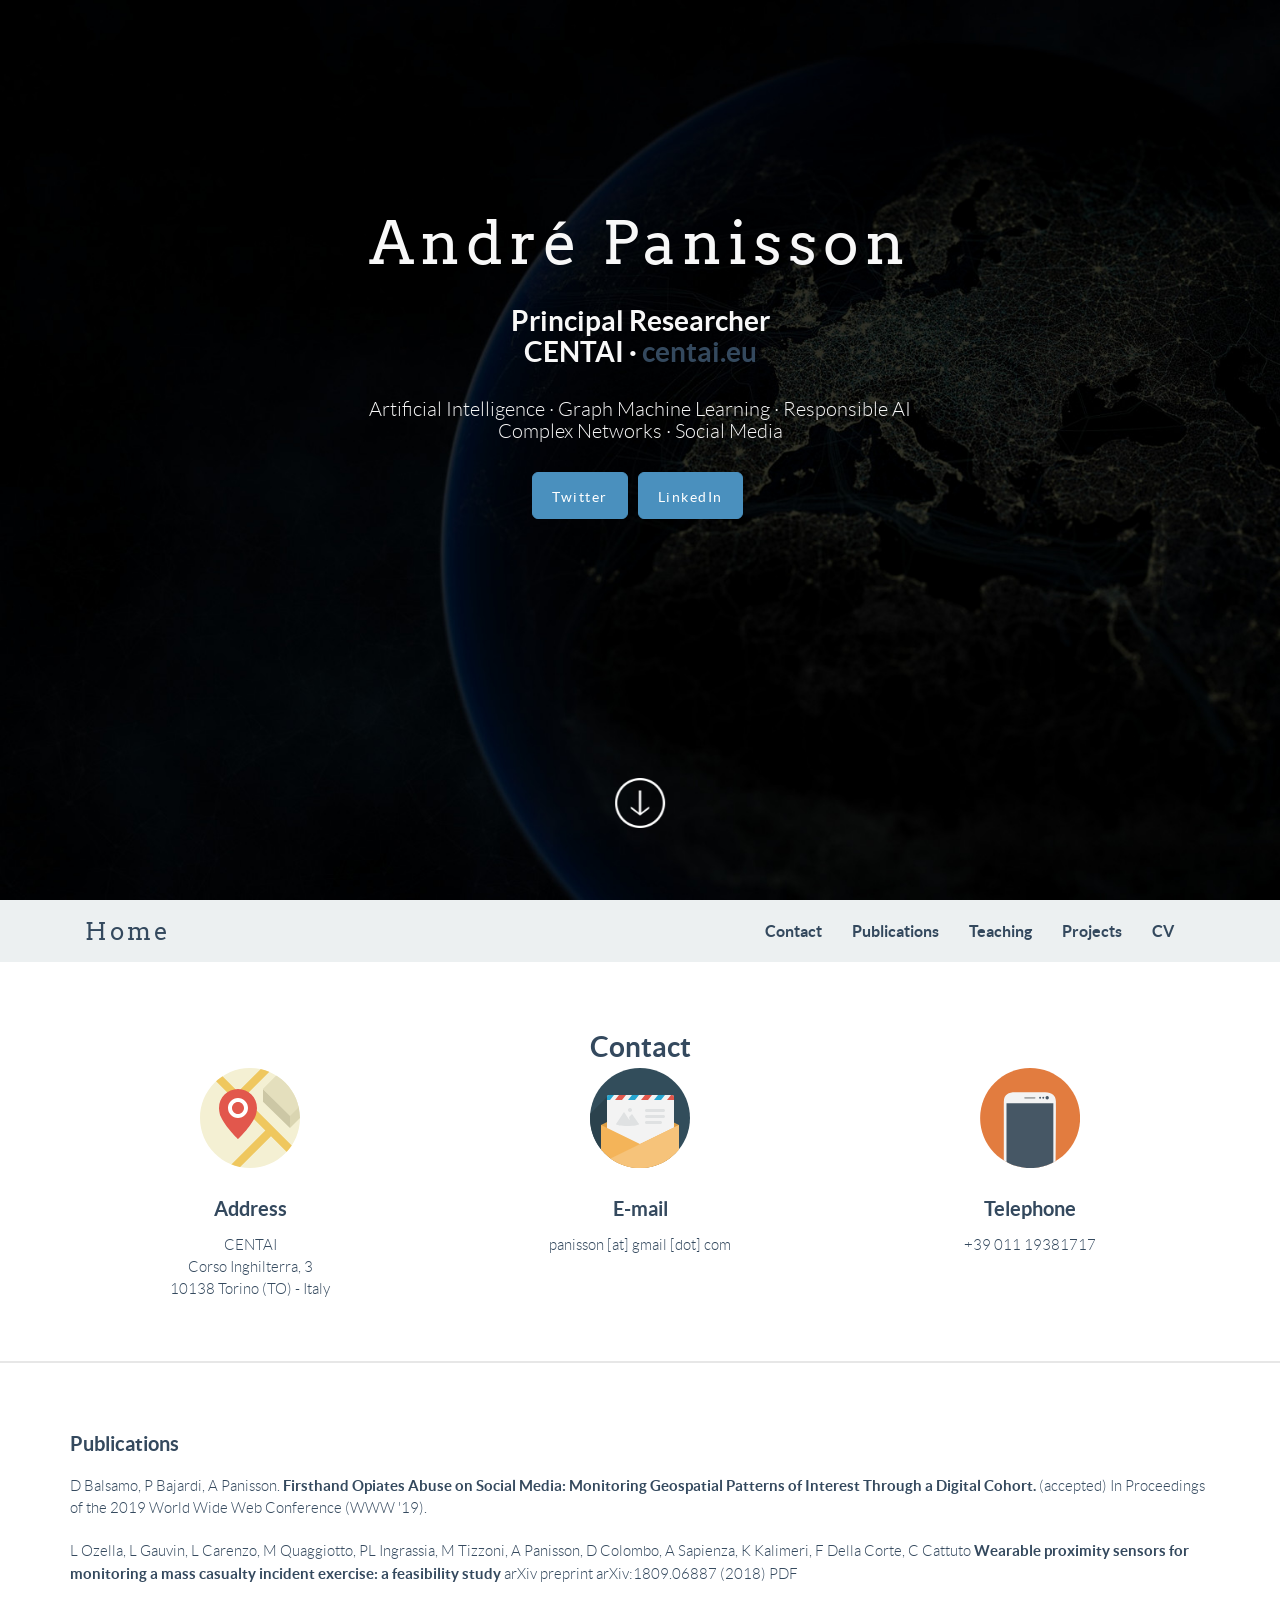
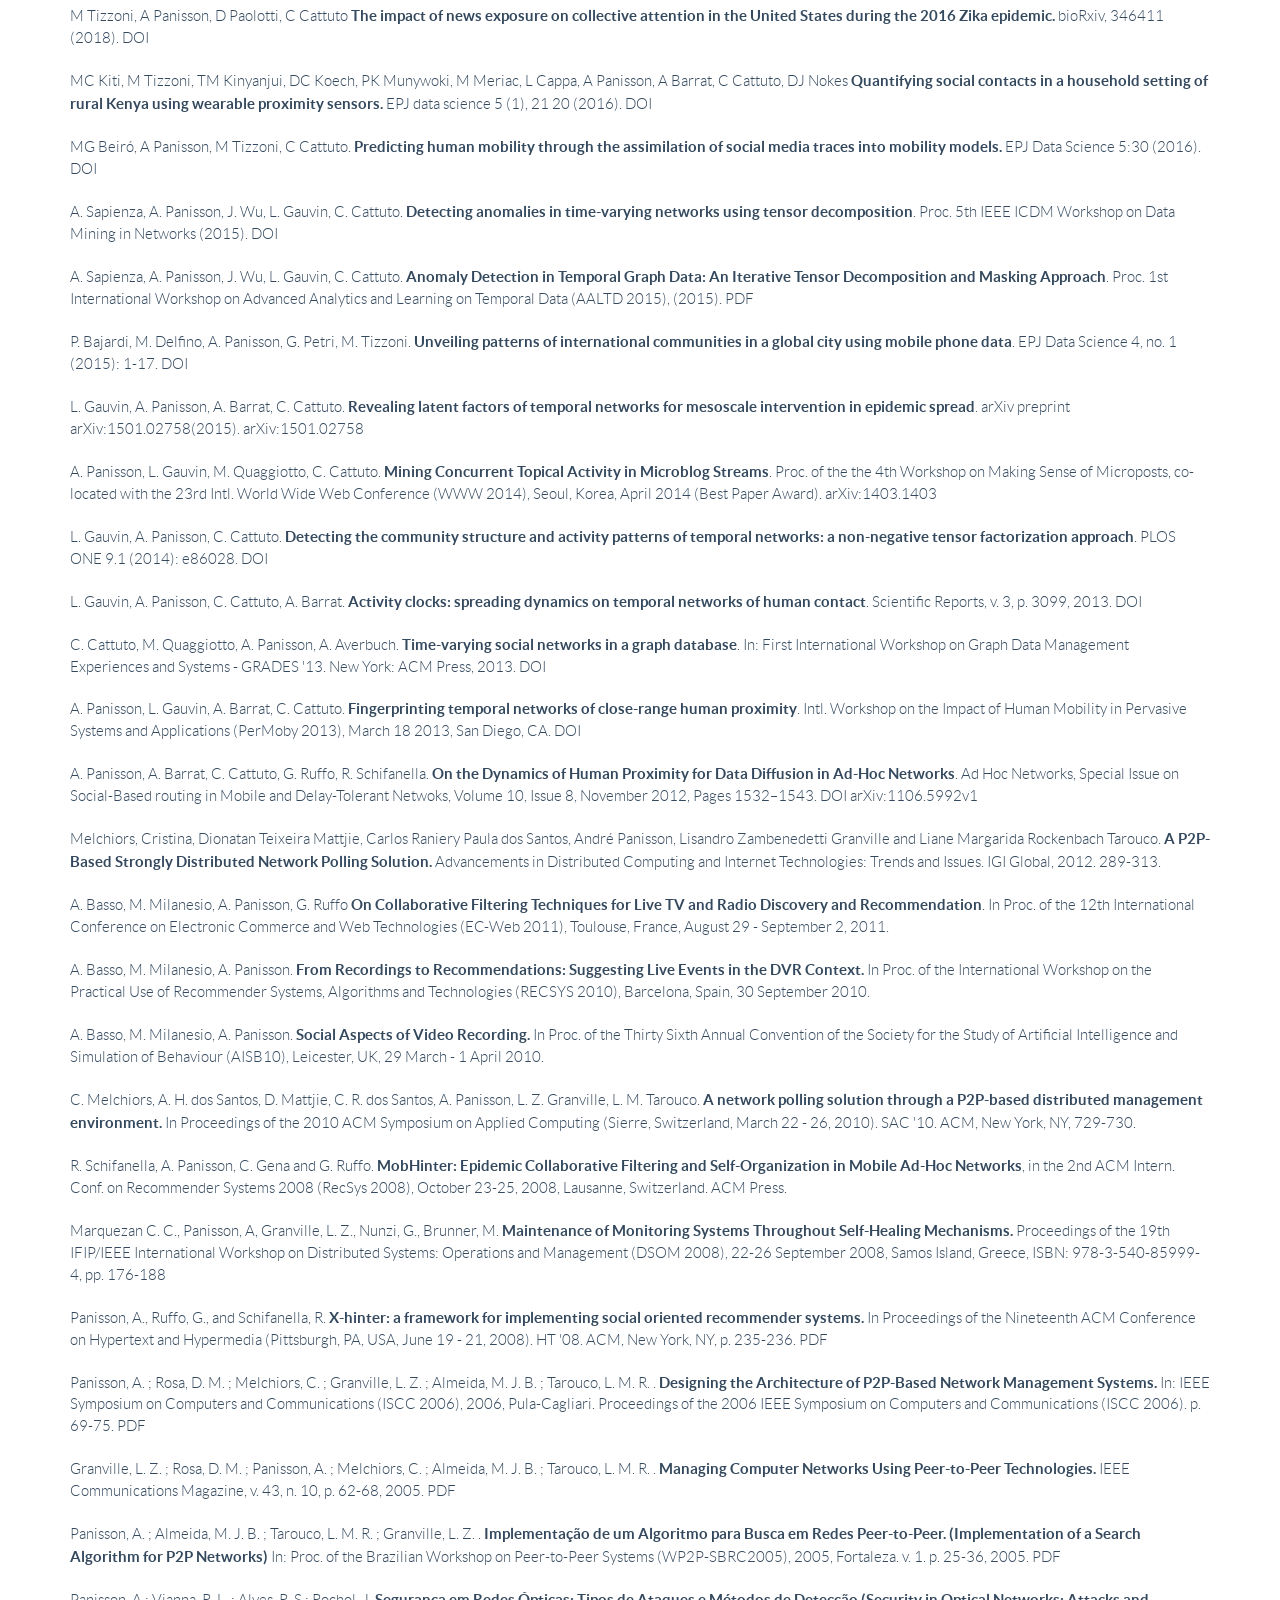
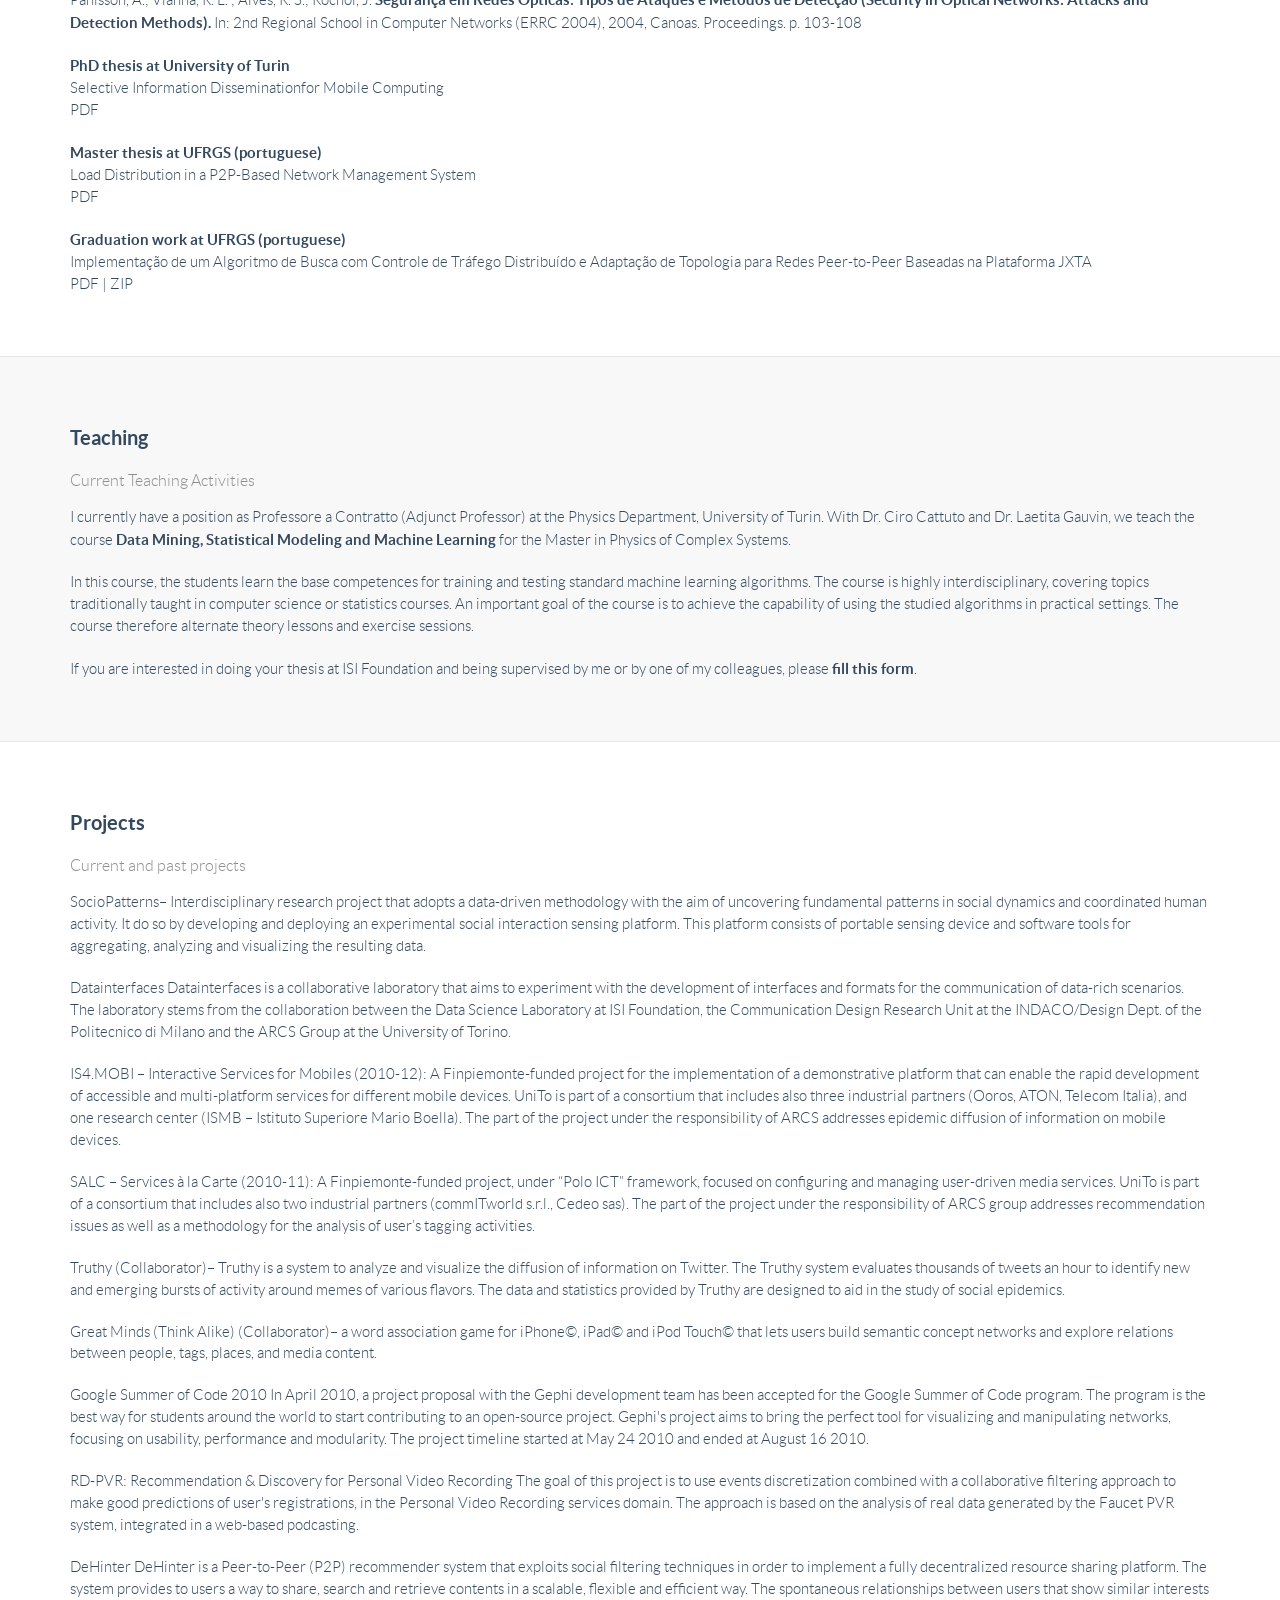
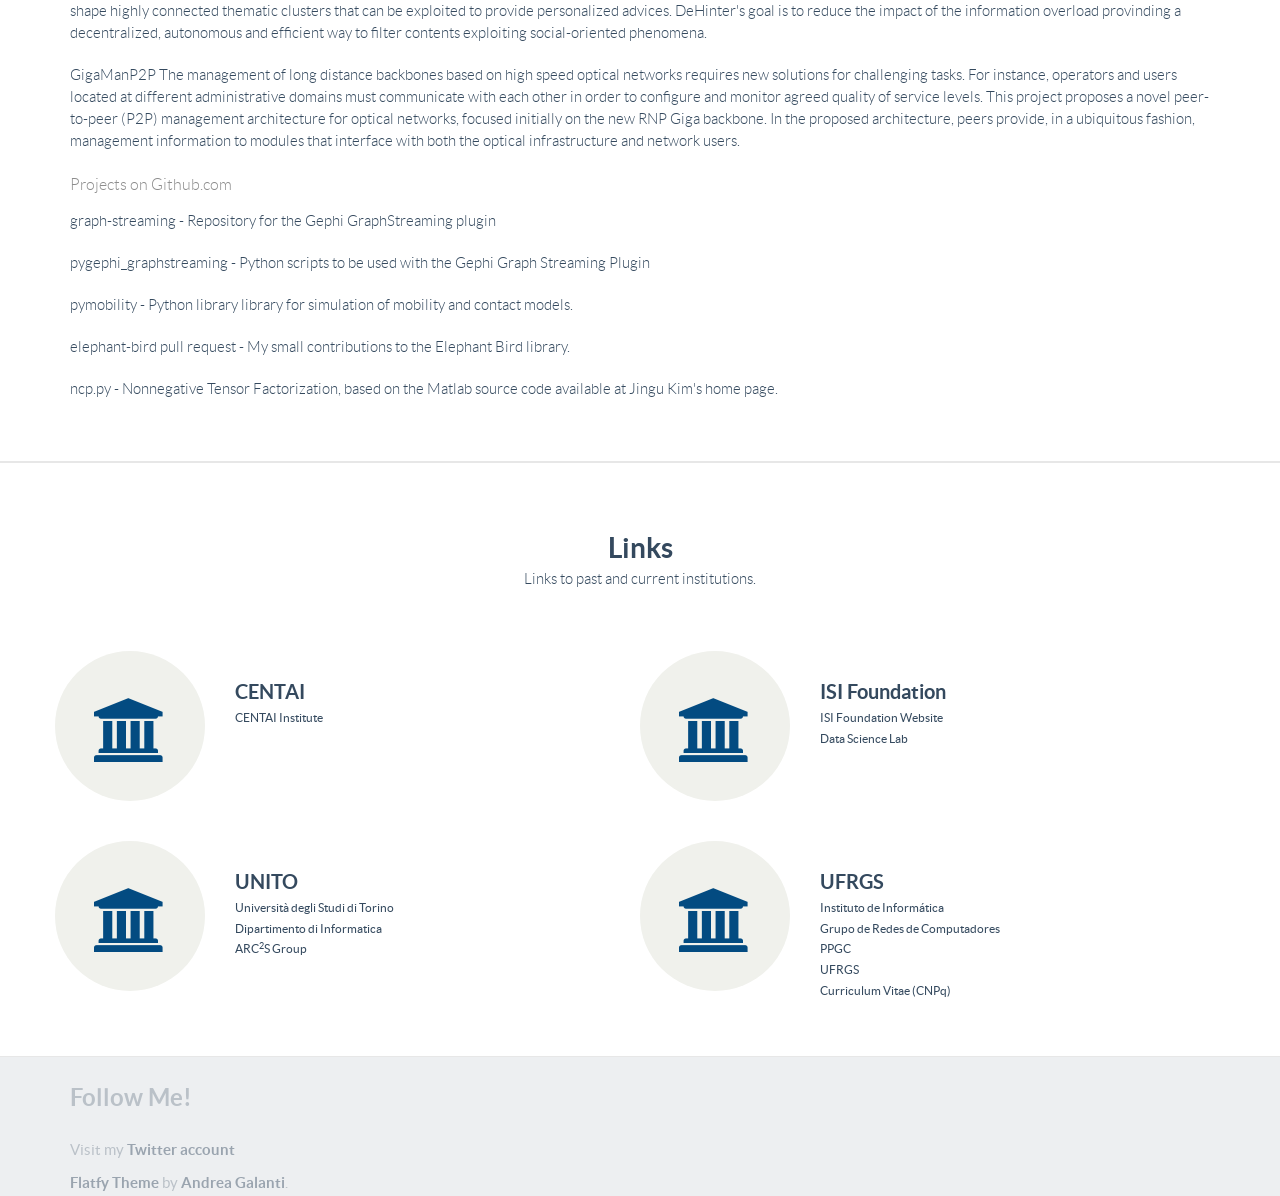
==== commit fdc8bbf2: "C" ====
--- a/index.html
+++ b/index.html
@@ -56,8 +56,8 @@
     <div class="intro-header">
 		<div class="col-xs-12 text-center abcen1">
 			<h1 class="h1_home wow fadeIn" data-wow-delay="0.4s">André Panisson</h1>
-			<h2 class="h2_home wow fadeIn" data-wow-delay="0.5s">Research Leader<br>Data Science Lab &middot; ISI Foundation</h2>
-			<h3 class="h3_home wow fadeIn" data-wow-delay="0.6s">Data Science &middot; Machine Learning &middot; Complex Networks<br>Social Media</h3>
+			<h2 class="h2_home wow fadeIn" data-wow-delay="0.5s">Principal Researcher<br>CENTAI &middot; <a href="http://centai.eu/">centai.eu</a></h2>
+			<h3 class="h3_home wow fadeIn" data-wow-delay="0.6s">Artificial Intelligence &middot; Graph Machine Learning &middot; Responsible AI <br> Complex Networks &middot; Social Media</h3>
 			<ul class="list-inline intro-social-buttons">
 				<li><a href="https://twitter.com/apanisson" class="btn  btn-lg mybutton_cyano wow fadeIn" data-wow-delay="0.8s"><span class="network-name">Twitter</span></a>
 				<li><a href="http://it.linkedin.com/pub/andr%C3%A9-panisson/11/163/81a" class="btn  btn-lg mybutton_cyano wow fadeIn" data-wow-delay="0.8s"><span class="network-name">LinkedIn</span></a>
@@ -111,10 +111,9 @@
 				<div class="col-sm-4 wow fadeInDown text-center">
 				  <img class="rotate" src="img/icon/map.svg" alt="Address">
 				  <h3>Address</h3>
-				  <p class="lead">Data Science Laboratory<br>
-						ISI Foundation<br/>
-						Via Alassio 11/c<br/>
-						10126 Torino - Italy</p>
+				  <p class="lead">CENTAI<br/>
+						Corso Inghilterra, 3<br/>
+						10138 Torino (TO) - Italy</p>
 
 				</div><!-- /.col-lg-4 -->
 
@@ -127,7 +126,7 @@
 				<div class="col-sm-4 wow fadeInDown text-center">
 				   <img class="rotate" src="img/icon/smartphone.svg" alt="Telephone">
 				   <h3>Telephone</h3>
-					<p class="lead">+39 011 6603090</p>
+					<p class="lead">+39 011 19381717</p>
 				</div><!-- /.col-lg-4 -->
 
 			</div><!-- /.row -->
@@ -413,8 +412,20 @@
 			    </div>
 			</div>
 
-            <div class="row">
-                <div class="col-sm-12  block wow bounceIn">
+            <div class="row tworow">
+                <div class="col-sm-6  block wow bounceIn">
+	                <div class="row">
+		                <div class="col-md-4 box-icon rotate">
+			                <i class="fa fa-university fa-4x "> </i>
+		                </div>
+		                <div class="col-md-8 box-ct">
+			                <h3> CENTAI </h3>
+			                <p><a href="http://centai.eu/">CENTAI Institute</a><br>
+		                </div>
+                    </div>
+                 </div>
+
+                <div class="col-sm-6  block wow bounceIn">
 	                <div class="row">
 		                <div class="col-md-4 box-icon rotate">
 			                <i class="fa fa-university fa-4x "> </i>
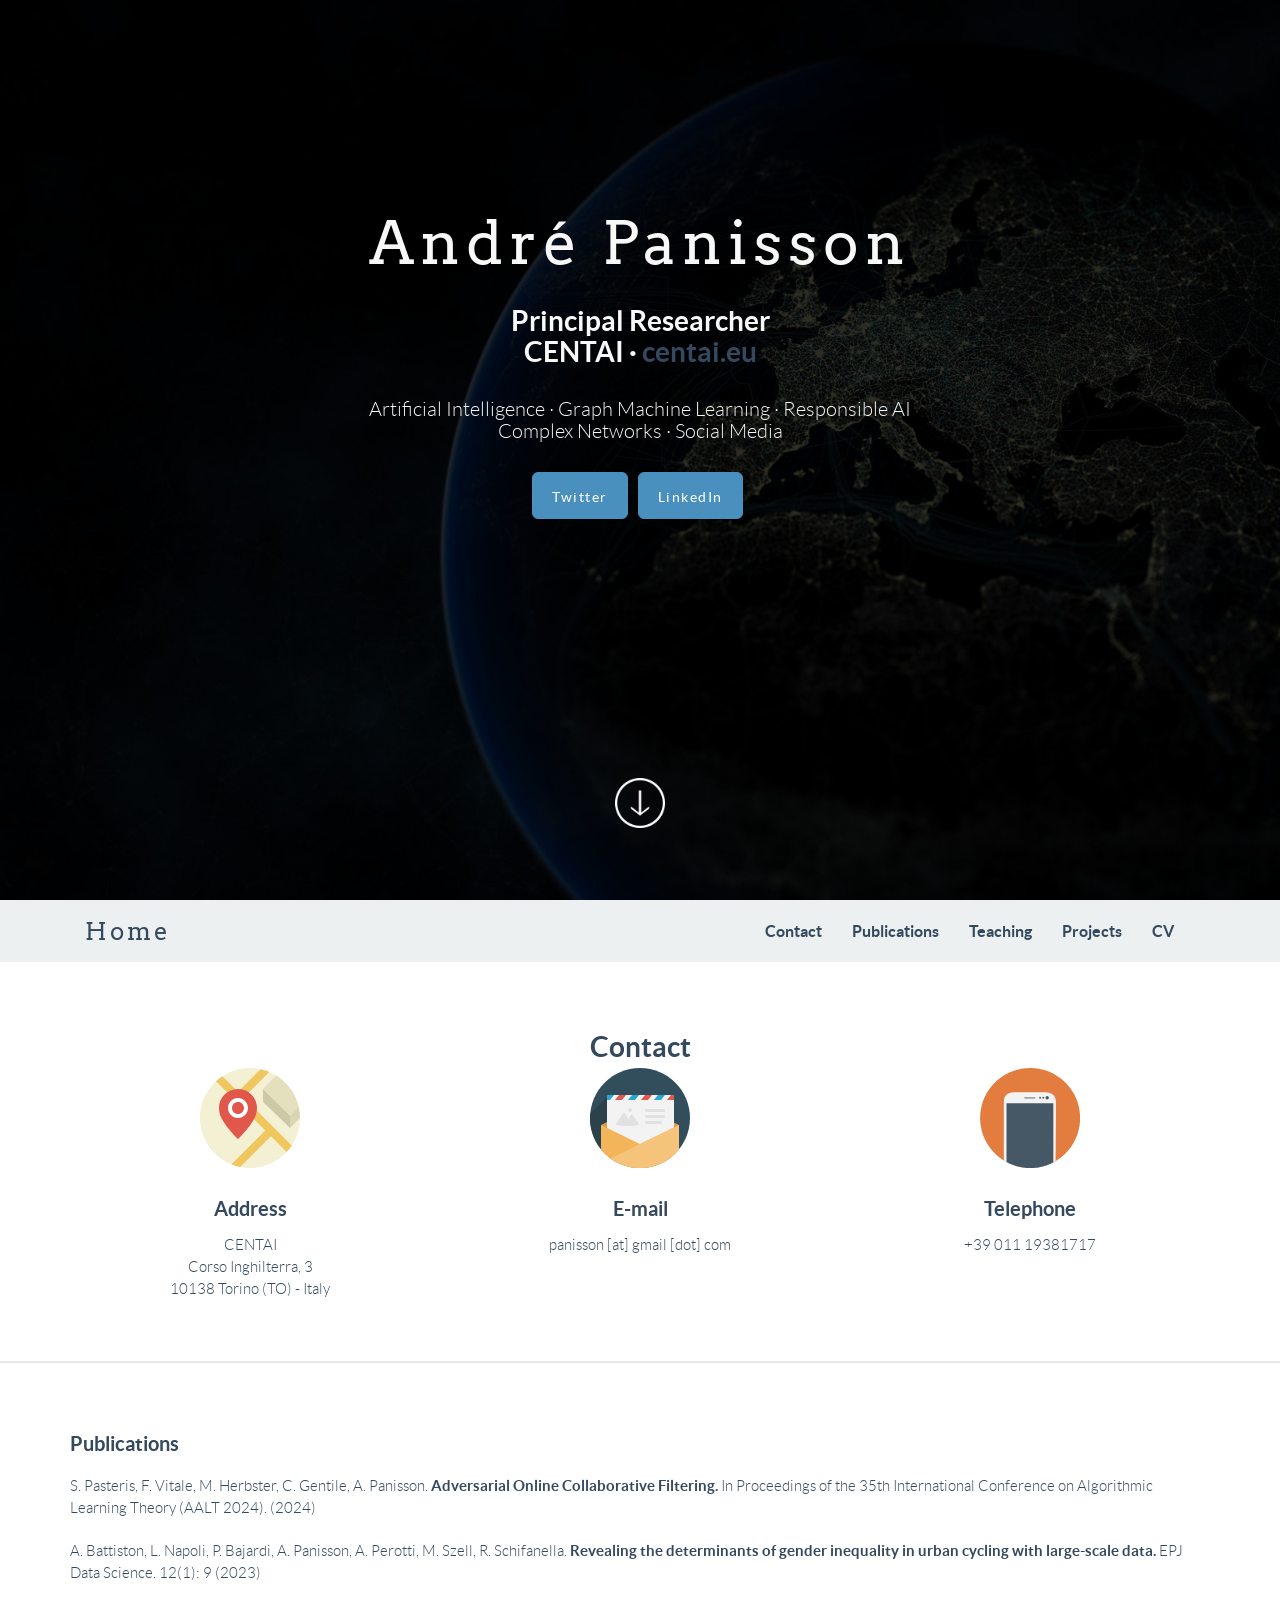
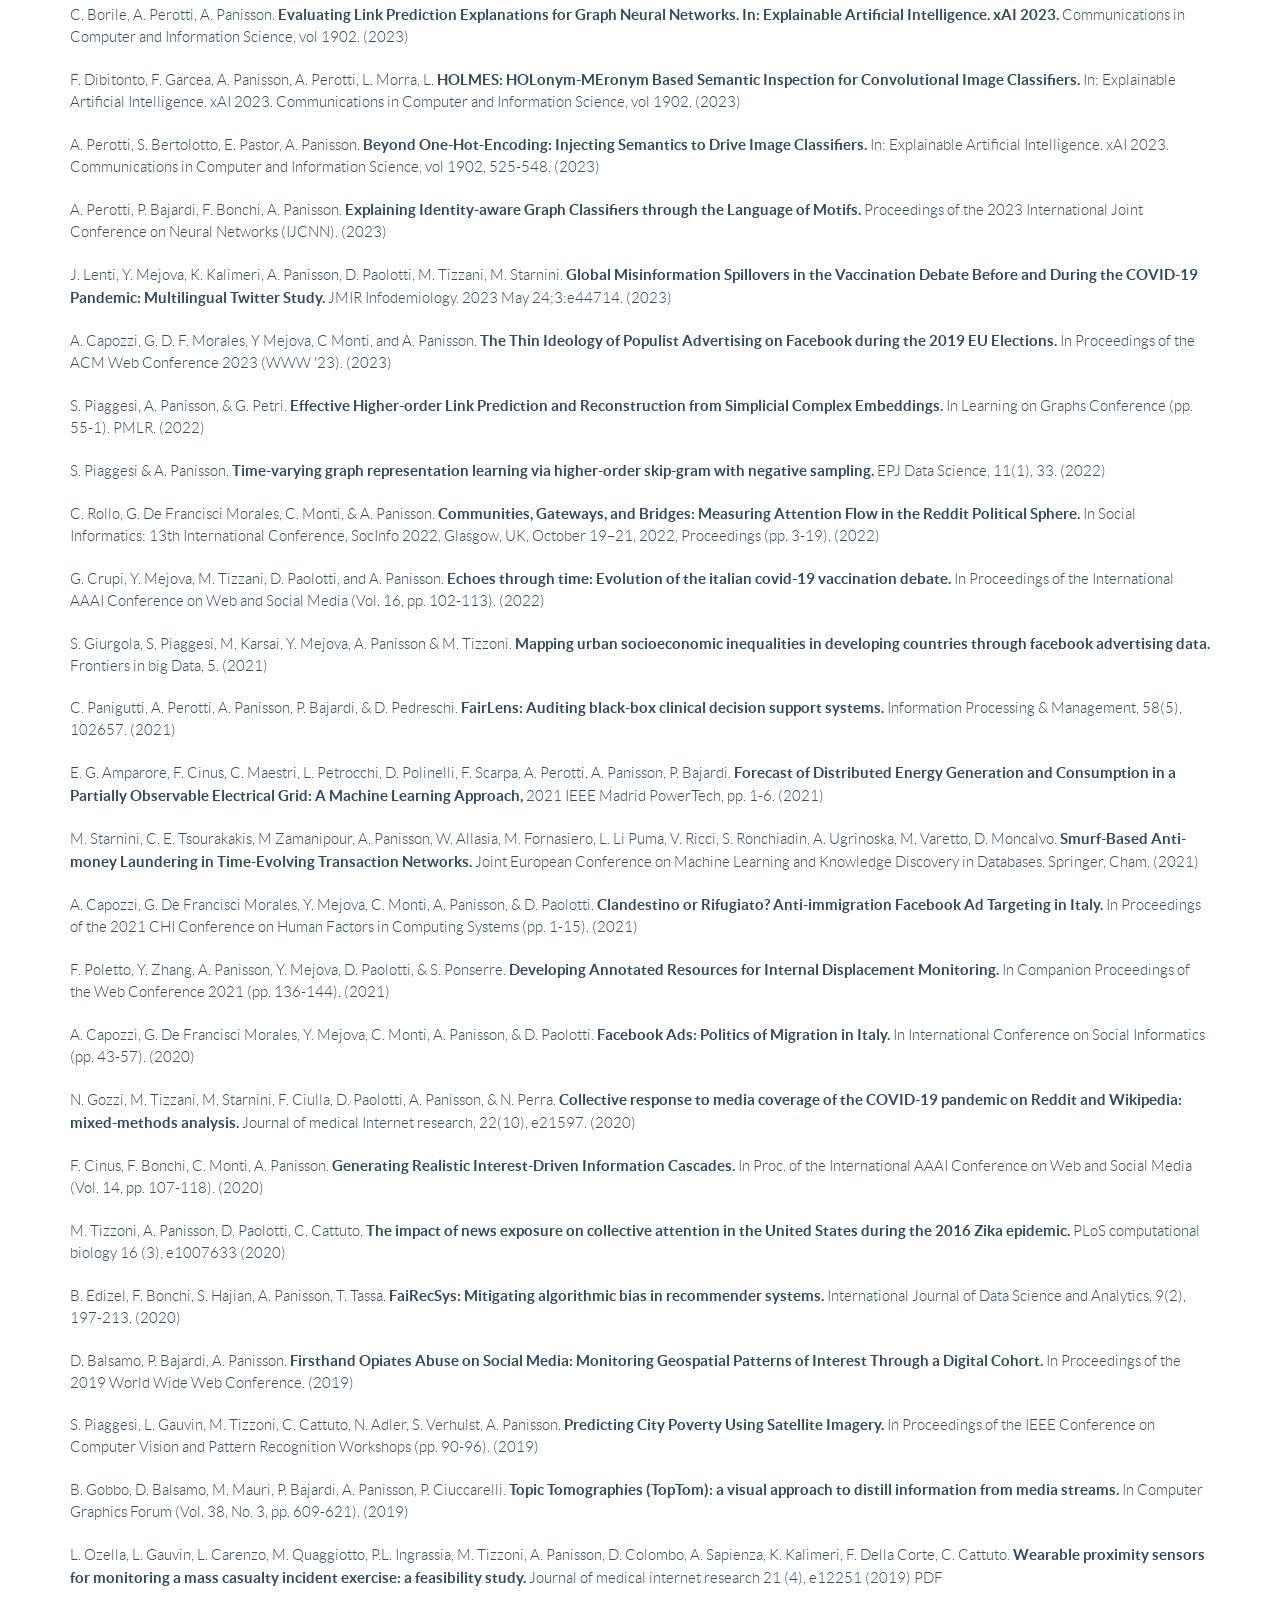
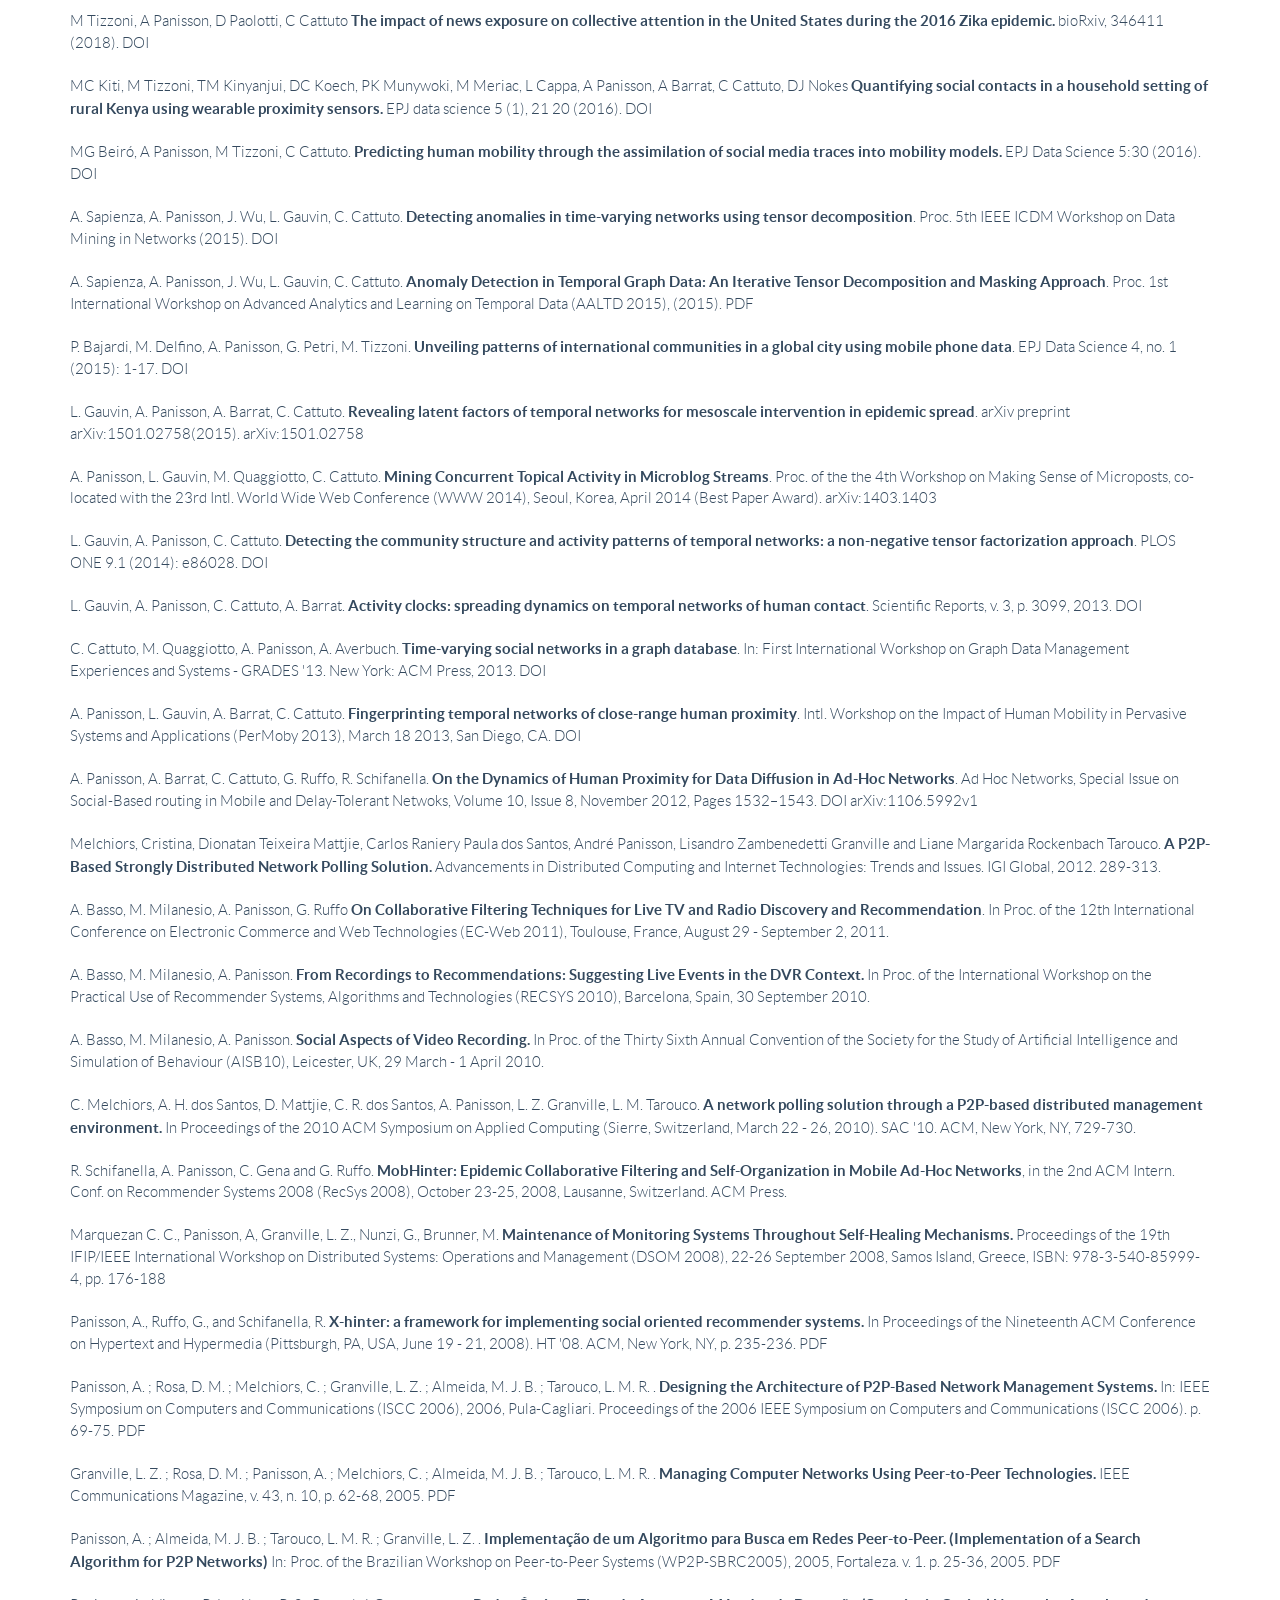
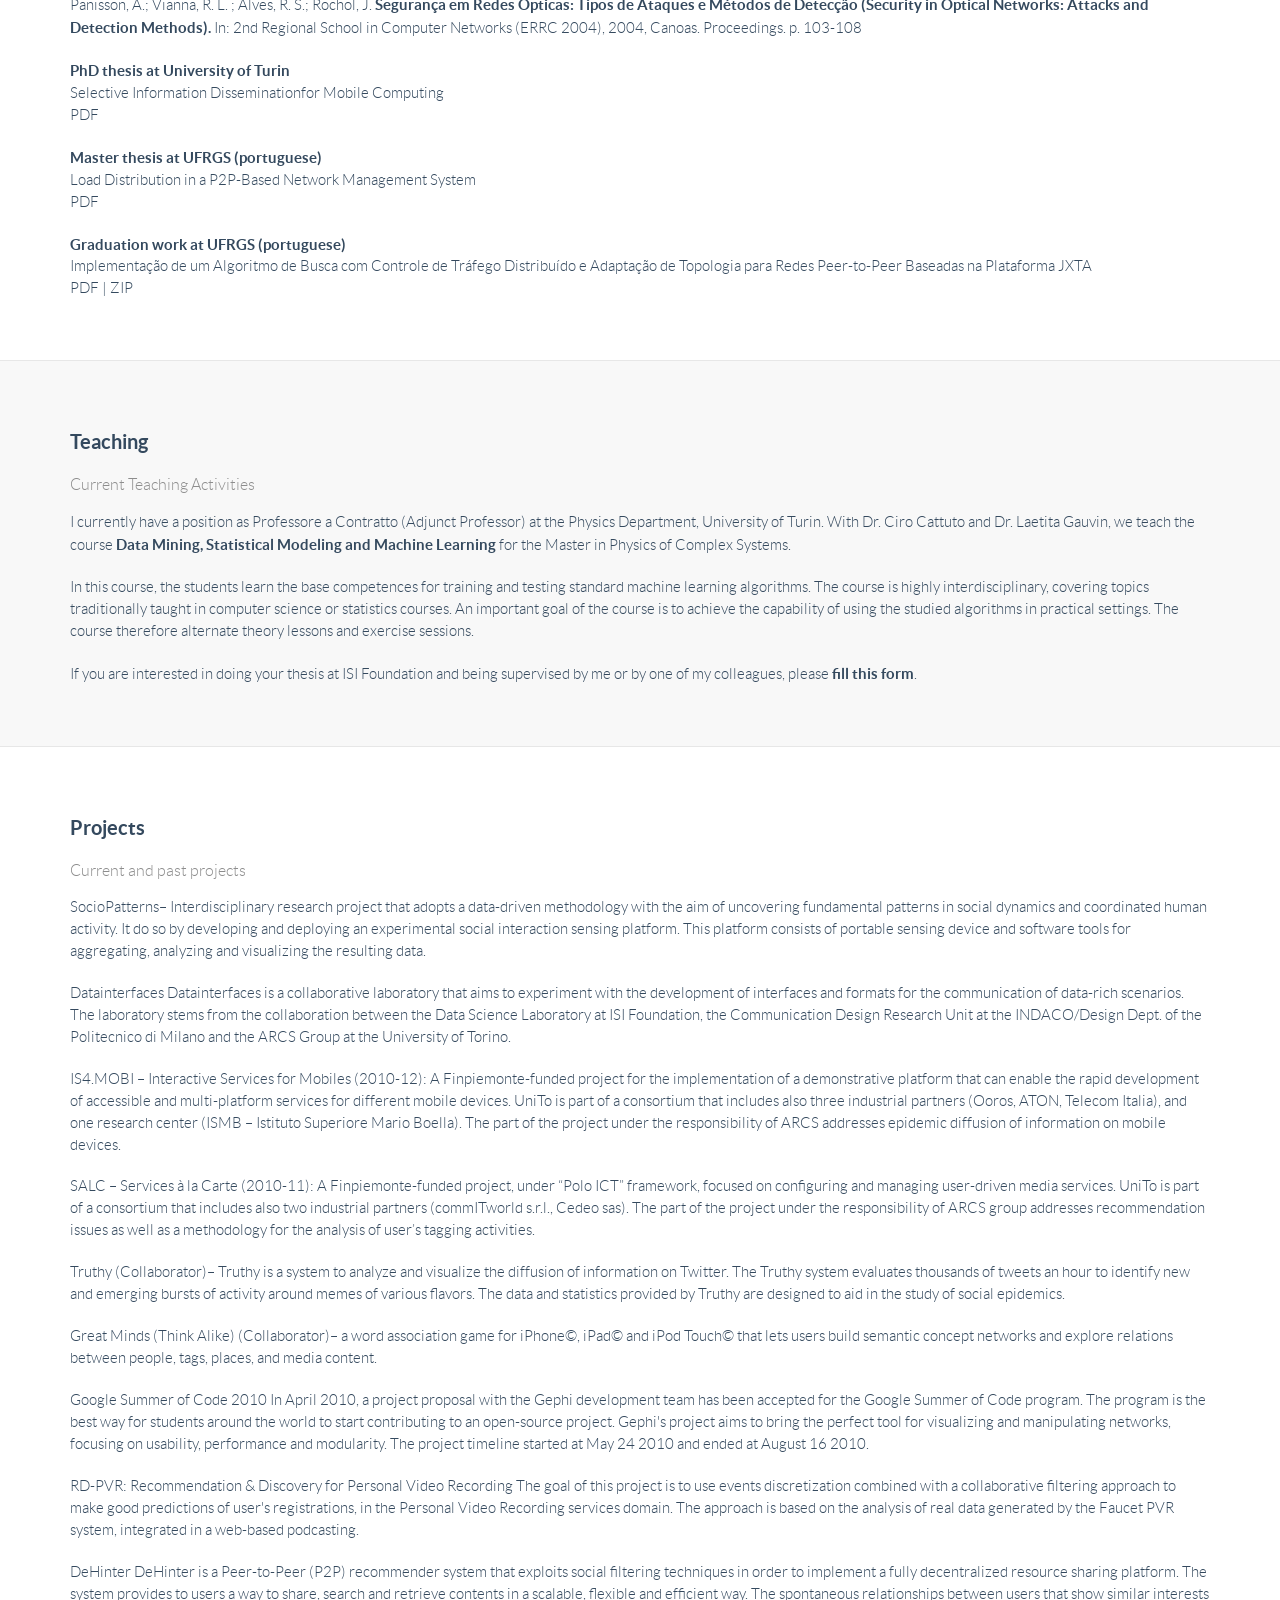
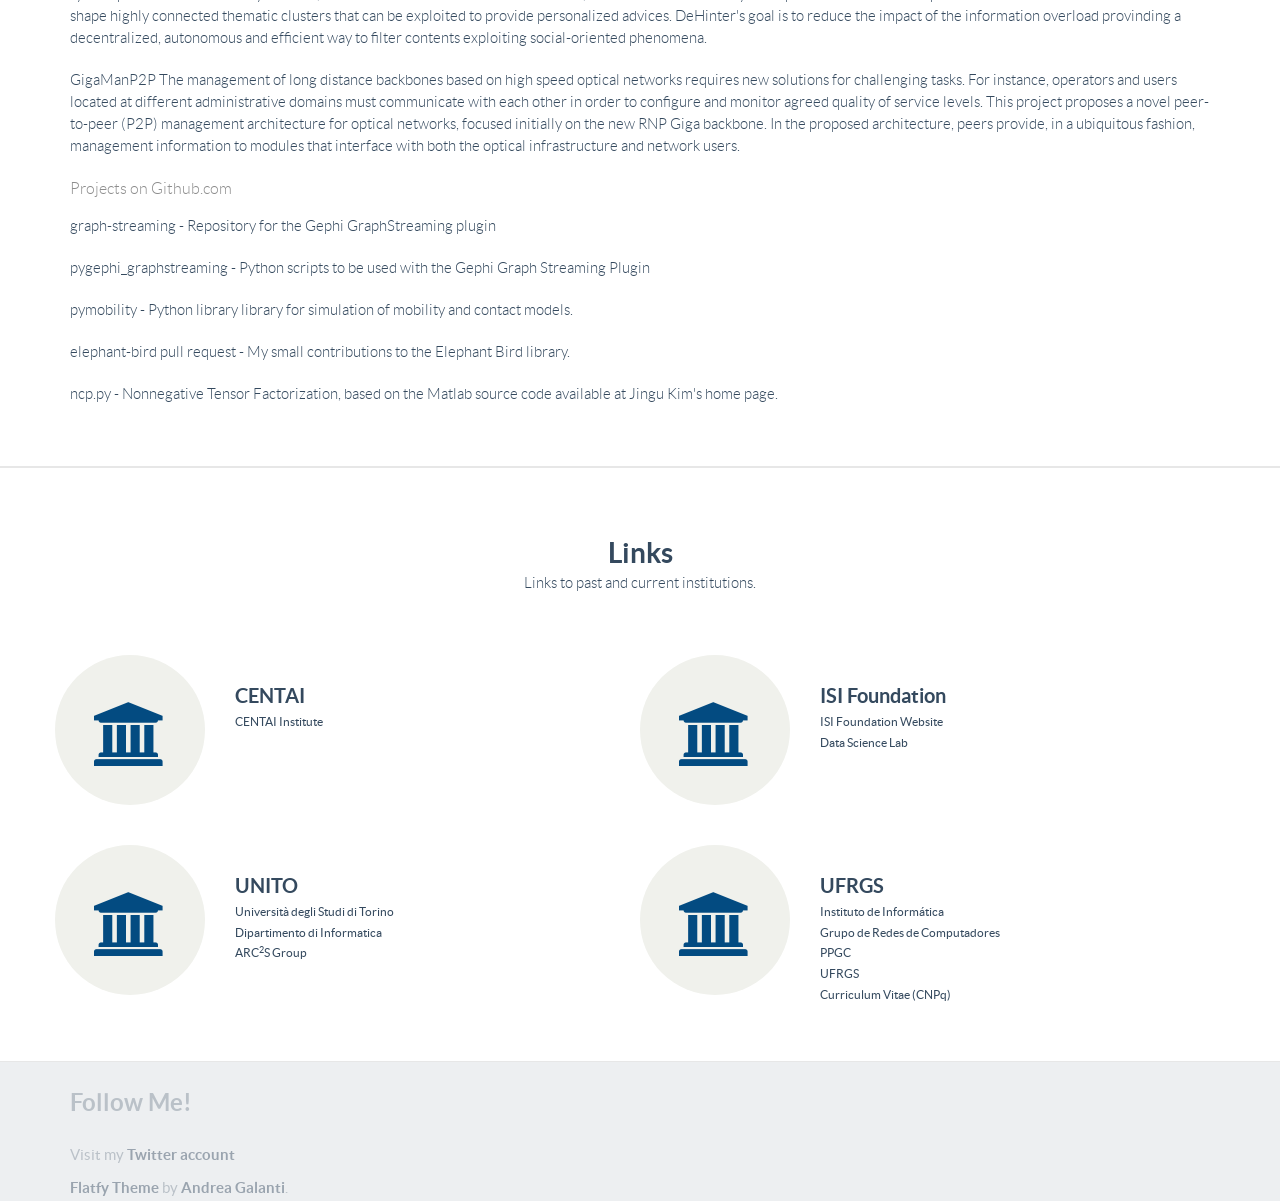
==== commit 5a68e85c: "Update publications, remove fade effect" ====
--- a/index.html
+++ b/index.html
@@ -55,17 +55,17 @@
 	<!-- FullScreen -->
     <div class="intro-header">
 		<div class="col-xs-12 text-center abcen1">
-			<h1 class="h1_home wow fadeIn" data-wow-delay="0.4s">André Panisson</h1>
-			<h2 class="h2_home wow fadeIn" data-wow-delay="0.5s">Principal Researcher<br>CENTAI &middot; <a href="http://centai.eu/">centai.eu</a></h2>
-			<h3 class="h3_home wow fadeIn" data-wow-delay="0.6s">Artificial Intelligence &middot; Graph Machine Learning &middot; Responsible AI <br> Complex Networks &middot; Social Media</h3>
+			<h1 class="h1_home wow" data-wow-delay="0.4s">André Panisson</h1>
+			<h2 class="h2_home wow" data-wow-delay="0.5s">Principal Researcher<br>CENTAI &middot; <a href="http://centai.eu/">centai.eu</a></h2>
+			<h3 class="h3_home wow" data-wow-delay="0.6s">Artificial Intelligence &middot; Graph Machine Learning &middot; Responsible AI <br> Complex Networks &middot; Social Media</h3>
 			<ul class="list-inline intro-social-buttons">
-				<li><a href="https://twitter.com/apanisson" class="btn  btn-lg mybutton_cyano wow fadeIn" data-wow-delay="0.8s"><span class="network-name">Twitter</span></a>
-				<li><a href="http://it.linkedin.com/pub/andr%C3%A9-panisson/11/163/81a" class="btn  btn-lg mybutton_cyano wow fadeIn" data-wow-delay="0.8s"><span class="network-name">LinkedIn</span></a>
+				<li><a href="https://twitter.com/apanisson" class="btn  btn-lg mybutton_cyano wow" data-wow-delay="0.8s"><span class="network-name">Twitter</span></a>
+				<li><a href="http://it.linkedin.com/pub/andr%C3%A9-panisson/11/163/81a" class="btn  btn-lg mybutton_cyano wow" data-wow-delay="0.8s"><span class="network-name">LinkedIn</span></a>
 				</li>
 			</ul>
 		</div>
         <!-- /.container -->
-		<div class="col-xs-12 text-center abcen wow fadeIn">
+		<div class="col-xs-12 text-center abcen wow">
 			<div class="button_down ">
 				<a class="imgcircle wow bounceInUp" data-wow-duration="1.5s"  href="#contact"> <img class="img_scroll" src="img/icon/circle.png" alt=""> </a>
 			</div>
@@ -108,7 +108,7 @@
 
 			<div class="row">
 
-				<div class="col-sm-4 wow fadeInDown text-center">
+				<div class="col-sm-4 wow text-center">
 				  <img class="rotate" src="img/icon/map.svg" alt="Address">
 				  <h3>Address</h3>
 				  <p class="lead">CENTAI<br/>
@@ -117,13 +117,13 @@
 
 				</div><!-- /.col-lg-4 -->
 
-				<div class="col-sm-4 wow fadeInDown text-center">
+				<div class="col-sm-4 wow text-center">
 				   <img class="rotate" src="img/icon/letter.svg" alt="E-mail">
 				   <h3>E-mail</h3>
 				   <p class="lead">panisson [at] gmail [dot] com</p>
 				</div><!-- /.col-lg-4 -->
 
-				<div class="col-sm-4 wow fadeInDown text-center">
+				<div class="col-sm-4 wow text-center">
 				   <img class="rotate" src="img/icon/smartphone.svg" alt="Telephone">
 				   <h3>Telephone</h3>
 					<p class="lead">+39 011 19381717</p>
@@ -148,16 +148,33 @@
                     <h3 class="section-heading">Publications</h3>
 					<div class="sub-title lead3"></div>
 
-<p class="lead">D Balsamo, P Bajardi, A Panisson.
-<b>Firsthand Opiates Abuse on Social Media: Monitoring Geospatial Patterns of Interest Through a Digital Cohort.</b>
-(accepted) In Proceedings of the 2019 World Wide Web Conference (WWW '19).
-</p>
-
-<p class="lead">L Ozella, L Gauvin, L Carenzo, M Quaggiotto, PL Ingrassia, M Tizzoni, A Panisson,
-D Colombo, A Sapienza, K Kalimeri, F Della Corte, C Cattuto
-<b>Wearable proximity sensors for monitoring a mass casualty incident exercise: a feasibility study</b>
-arXiv preprint arXiv:1809.06887		(2018)
-<a href="https://arxiv.org/abs/1809.06887">PDF</a></p>
+<p class="lead">S. Pasteris, F. Vitale, M. Herbster, C. Gentile, A. Panisson. <b>Adversarial Online Collaborative Filtering.</b> In Proceedings of the 35th International Conference on Algorithmic Learning Theory (AALT 2024). (2024)</p>
+<p class="lead">A. Battiston, L. Napoli, P. Bajardi, A. Panisson, A. Perotti, M. Szell, R. Schifanella. <b>Revealing the determinants of gender inequality in urban cycling with large-scale data.</b> EPJ Data Science. 12(1): 9 (2023)</p>
+<p class="lead">C. Borile, A. Perotti, A. Panisson. <b>Evaluating Link Prediction Explanations for Graph Neural Networks. In: Explainable Artificial Intelligence. xAI 2023.</b> Communications in Computer and Information Science, vol 1902. (2023)</p>
+<p class="lead">F. Dibitonto, F. Garcea, A. Panisson, A. Perotti, L. Morra, L. <b>HOLMES: HOLonym-MEronym Based Semantic Inspection for Convolutional Image Classifiers.</b> In: Explainable Artificial Intelligence. xAI 2023. Communications in Computer and Information Science, vol 1902. (2023)</p>
+<p class="lead">A. Perotti, S. Bertolotto, E. Pastor, A. Panisson. <b>Beyond One-Hot-Encoding: Injecting Semantics to Drive Image Classifiers.</b> In: Explainable Artificial Intelligence. xAI 2023. Communications in Computer and Information Science, vol 1902, 525-548. (2023)</p>
+<p class="lead">A. Perotti, P. Bajardi, F. Bonchi, A. Panisson. <b>Explaining Identity-aware Graph Classifiers through the Language of Motifs.</b> Proceedings of the 2023 International Joint Conference on Neural Networks (IJCNN). (2023)</p>
+<p class="lead">J. Lenti, Y. Mejova, K. Kalimeri, A. Panisson, D. Paolotti, M. Tizzani, M. Starnini. <b>Global Misinformation Spillovers in the Vaccination Debate Before and During the COVID-19 Pandemic: Multilingual Twitter Study.</b> JMIR Infodemiology. 2023 May 24;3:e44714. (2023)</p>
+<p class="lead">A. Capozzi, G. D. F. Morales, Y Mejova, C Monti, and A. Panisson. <b>The Thin Ideology of Populist Advertising on Facebook during the 2019 EU Elections.</b> In Proceedings of the ACM Web Conference 2023 (WWW '23). (2023)</p>
+<p class="lead">S. Piaggesi, A. Panisson, & G. Petri. <b>Effective Higher-order Link Prediction and Reconstruction from Simplicial Complex Embeddings.</b> In Learning on Graphs Conference (pp. 55-1). PMLR. (2022)</p>
+<p class="lead">S. Piaggesi & A. Panisson. <b>Time-varying graph representation learning via higher-order skip-gram with negative sampling.</b> EPJ Data Science, 11(1), 33. (2022)</p>
+<p class="lead">C. Rollo, G. De Francisci Morales, C. Monti, & A. Panisson. <b>Communities, Gateways, and Bridges: Measuring Attention Flow in the Reddit Political Sphere.</b> In Social Informatics: 13th International Conference, SocInfo 2022, Glasgow, UK, October 19–21, 2022, Proceedings (pp. 3-19). (2022)</p>
+<p class="lead">G. Crupi, Y. Mejova, M. Tizzani, D. Paolotti, and A. Panisson. <b>Echoes through time: Evolution of the italian covid-19 vaccination debate.</b> In Proceedings of the International AAAI Conference on Web and Social Media (Vol. 16, pp. 102-113). (2022)</p>
+<p class="lead">S. Giurgola, S. Piaggesi, M. Karsai, Y. Mejova, A. Panisson & M. Tizzoni. <b>Mapping urban socioeconomic inequalities in developing countries through facebook advertising data.</b>  Frontiers in big Data, 5. (2021)</p>
+<p class="lead">C. Panigutti, A. Perotti, A. Panisson, P. Bajardi, & D. Pedreschi. <b>FairLens: Auditing black-box clinical decision support systems.</b> Information Processing & Management, 58(5), 102657. (2021)</p>
+<p class="lead">E. G. Amparore, F. Cinus, C. Maestri, L. Petrocchi, D. Polinelli, F. Scarpa, A. Perotti, A. Panisson, P. Bajardi. <b>Forecast of Distributed Energy Generation and Consumption in a Partially Observable Electrical Grid: A Machine Learning Approach,</b> 2021 IEEE Madrid PowerTech, pp. 1-6. (2021)</p>
+<p class="lead">M. Starnini, C. E. Tsourakakis, M Zamanipour, A. Panisson, W. Allasia, M. Fornasiero, L. Li Puma, V. Ricci, S. Ronchiadin, A. Ugrinoska, M. Varetto, D. Moncalvo. <b>Smurf-Based Anti-money Laundering in Time-Evolving Transaction Networks.</b> Joint European Conference on Machine Learning and Knowledge Discovery in Databases. Springer, Cham. (2021)</p>
+<p class="lead">A. Capozzi, G. De Francisci Morales, Y. Mejova, C. Monti, A. Panisson, & D. Paolotti. <b>Clandestino or Rifugiato? Anti-immigration Facebook Ad Targeting in Italy.</b> In Proceedings of the 2021 CHI Conference on Human Factors in Computing Systems (pp. 1-15). (2021)</p>
+<p class="lead">F. Poletto, Y. Zhang, A. Panisson, Y. Mejova, D. Paolotti, & S. Ponserre. <b>Developing Annotated Resources for Internal Displacement Monitoring.</b> In Companion Proceedings of the Web Conference 2021 (pp. 136-144). (2021)</p>
+<p class="lead">A. Capozzi, G. De Francisci Morales, Y. Mejova, C. Monti, A. Panisson, & D. Paolotti. <b>Facebook Ads: Politics of Migration in Italy.</b> In International Conference on Social Informatics (pp. 43-57). (2020)</p>
+<p class="lead">N. Gozzi, M. Tizzani, M. Starnini, F. Ciulla, D. Paolotti, A. Panisson, & N. Perra. <b>Collective response to media coverage of the COVID-19 pandemic on Reddit and Wikipedia: mixed-methods analysis.</b> Journal of medical Internet research, 22(10), e21597. (2020)</p>
+<p class="lead">F. Cinus, F. Bonchi, C. Monti, A. Panisson. <b>Generating Realistic Interest-Driven Information Cascades.</b> In Proc. of the International AAAI Conference on Web and Social Media (Vol. 14, pp. 107-118). (2020)</p>
+<p class="lead">M. Tizzoni, A. Panisson, D. Paolotti, C. Cattuto. <b>The impact of news exposure on collective attention in the United States during the 2016 Zika epidemic.</b> PLoS computational biology 16 (3), e1007633 (2020)</p>
+<p class="lead">B. Edizel, F. Bonchi, S. Hajian, A. Panisson, T. Tassa. <b>FaiRecSys: Mitigating algorithmic bias in recommender systems.</b> International Journal of Data Science and Analytics, 9(2), 197-213. (2020)</p>
+<p class="lead">D. Balsamo, P. Bajardi, A. Panisson. <b>Firsthand Opiates Abuse on Social Media: Monitoring Geospatial Patterns of Interest Through a Digital Cohort.</b> In Proceedings of the 2019 World Wide Web Conference. (2019)</p>
+<p class="lead">S. Piaggesi, L. Gauvin, M. Tizzoni, C. Cattuto, N. Adler, S. Verhulst, A. Panisson. <b>Predicting City Poverty Using Satellite Imagery.</b> In Proceedings of the IEEE Conference on Computer Vision and Pattern Recognition Workshops (pp. 90-96). (2019)</p>
+<p class="lead">B. Gobbo, D. Balsamo, M. Mauri, P. Bajardi, A. Panisson, P. Ciuccarelli. <b>Topic Tomographies (TopTom): a visual approach to distill information from media streams.</b> In Computer Graphics Forum (Vol. 38, No. 3, pp. 609-621). (2019)</p>
+<p class="lead">L. Ozella, L. Gauvin, L. Carenzo, M. Quaggiotto, P.L. Ingrassia, M. Tizzoni, A. Panisson, D. Colombo, A. Sapienza, K. Kalimeri, F. Della Corte, C. Cattuto. <b>Wearable proximity sensors for monitoring a mass casualty incident exercise: a feasibility study.</b> Journal of medical internet research 21 (4), e12251 (2019) <a href="https://arxiv.org/abs/1809.06887">PDF</a></p>
 
 <p class="lead">M Tizzoni, A Panisson, D Paolotti, C Cattuto
 <b>The impact of news exposure on collective attention in the United States during the 2016 Zika epidemic.</b>
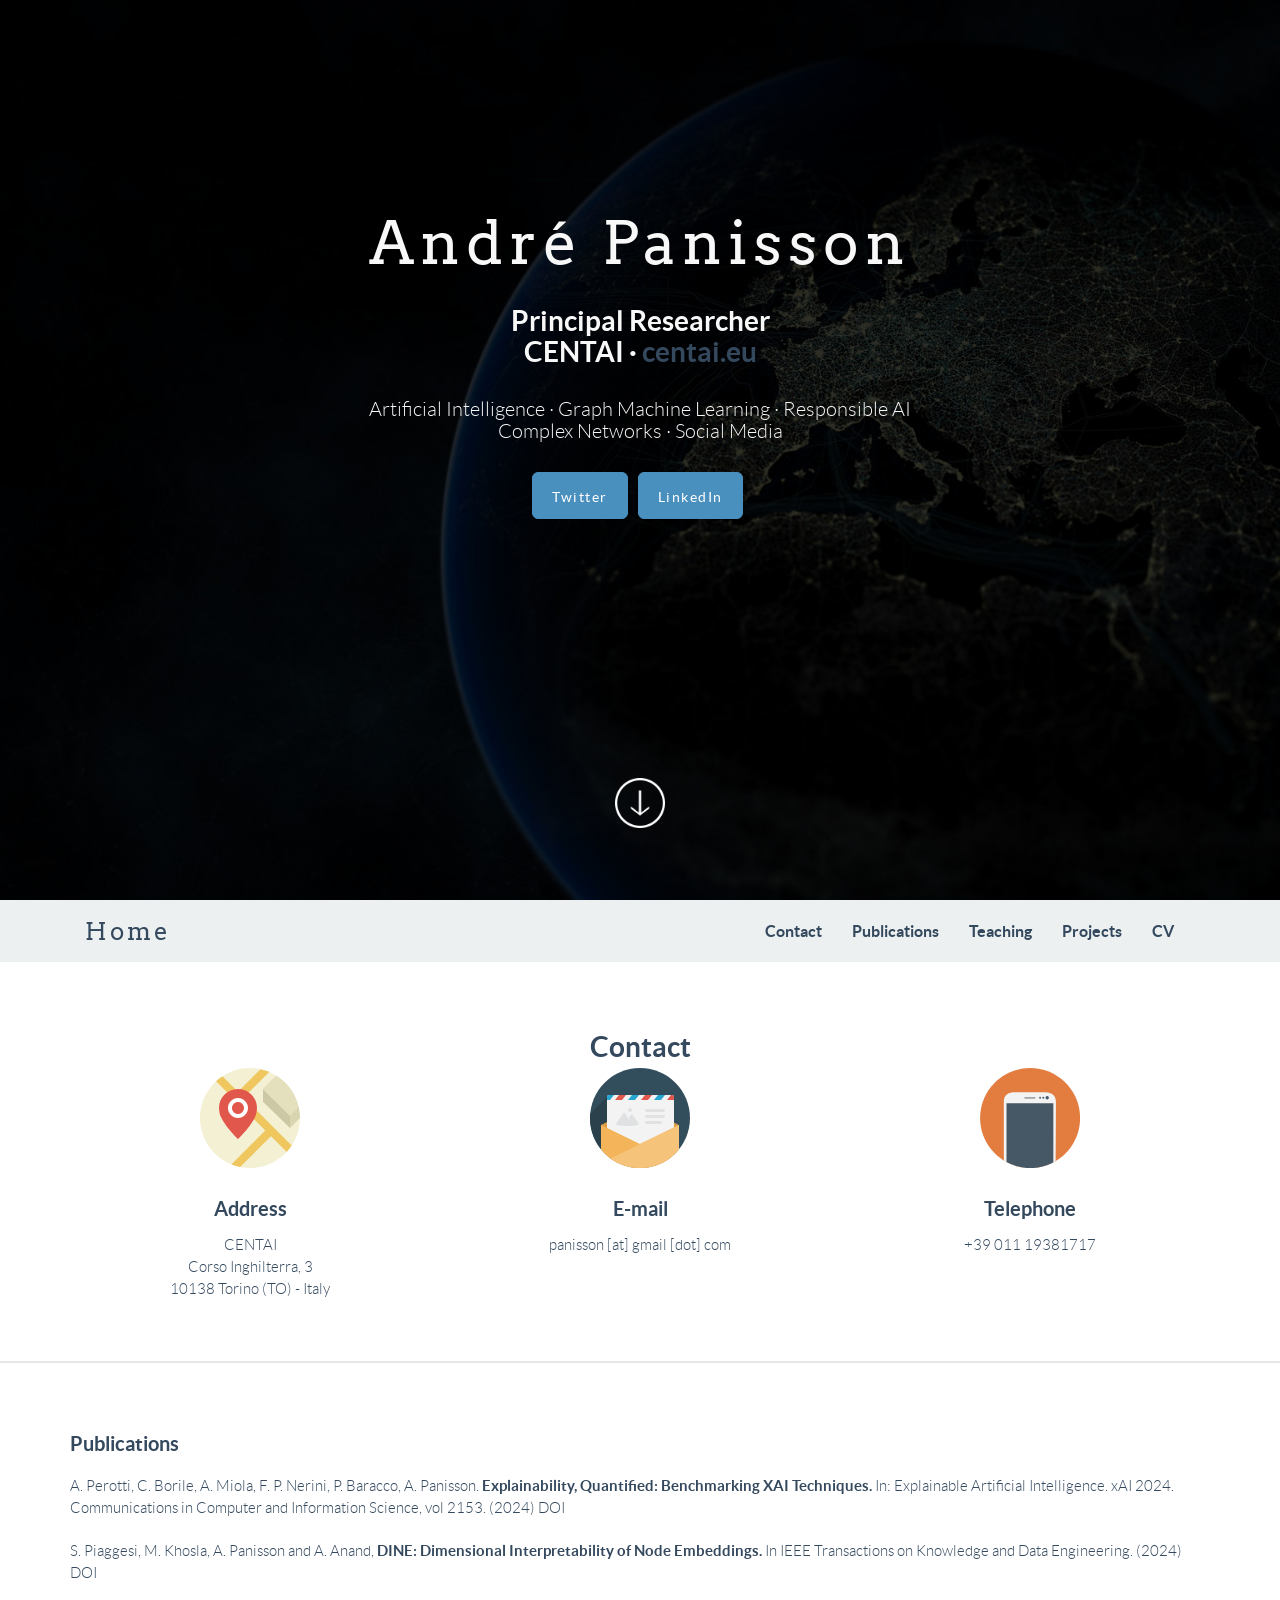
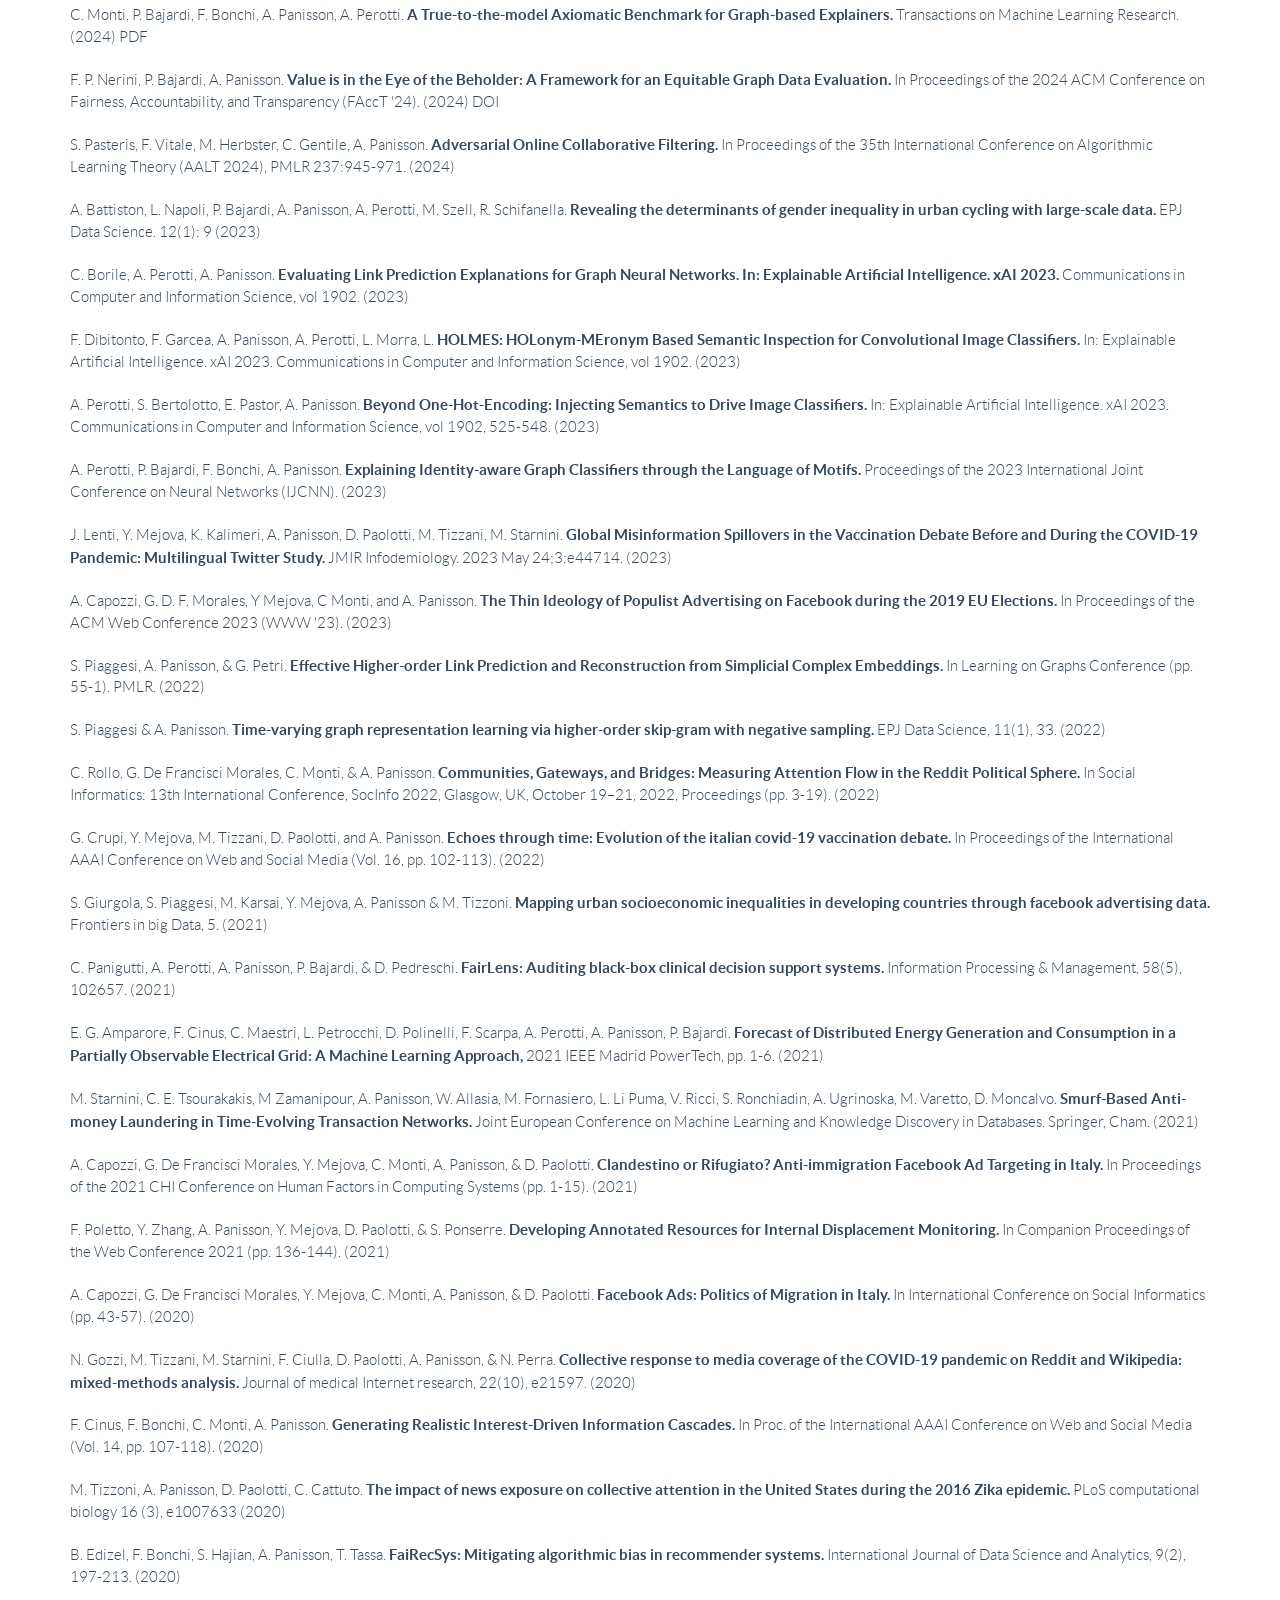
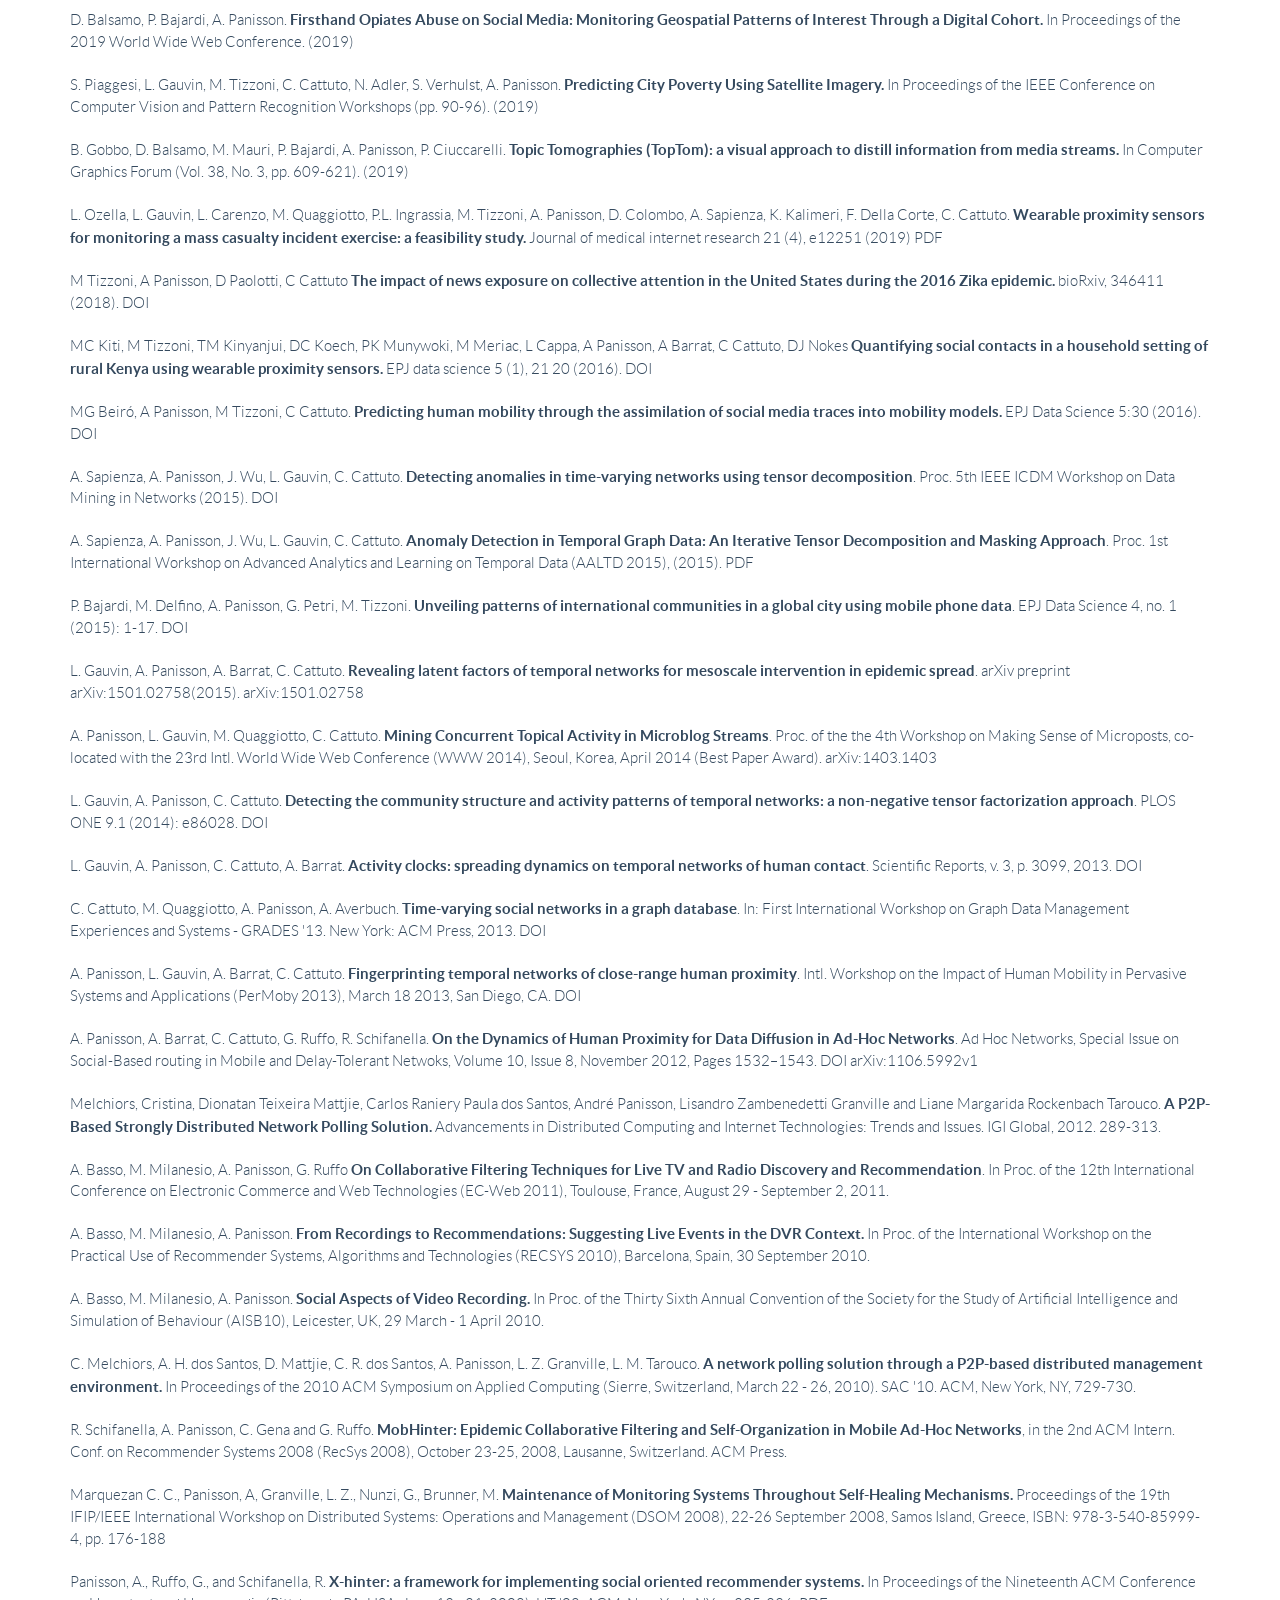
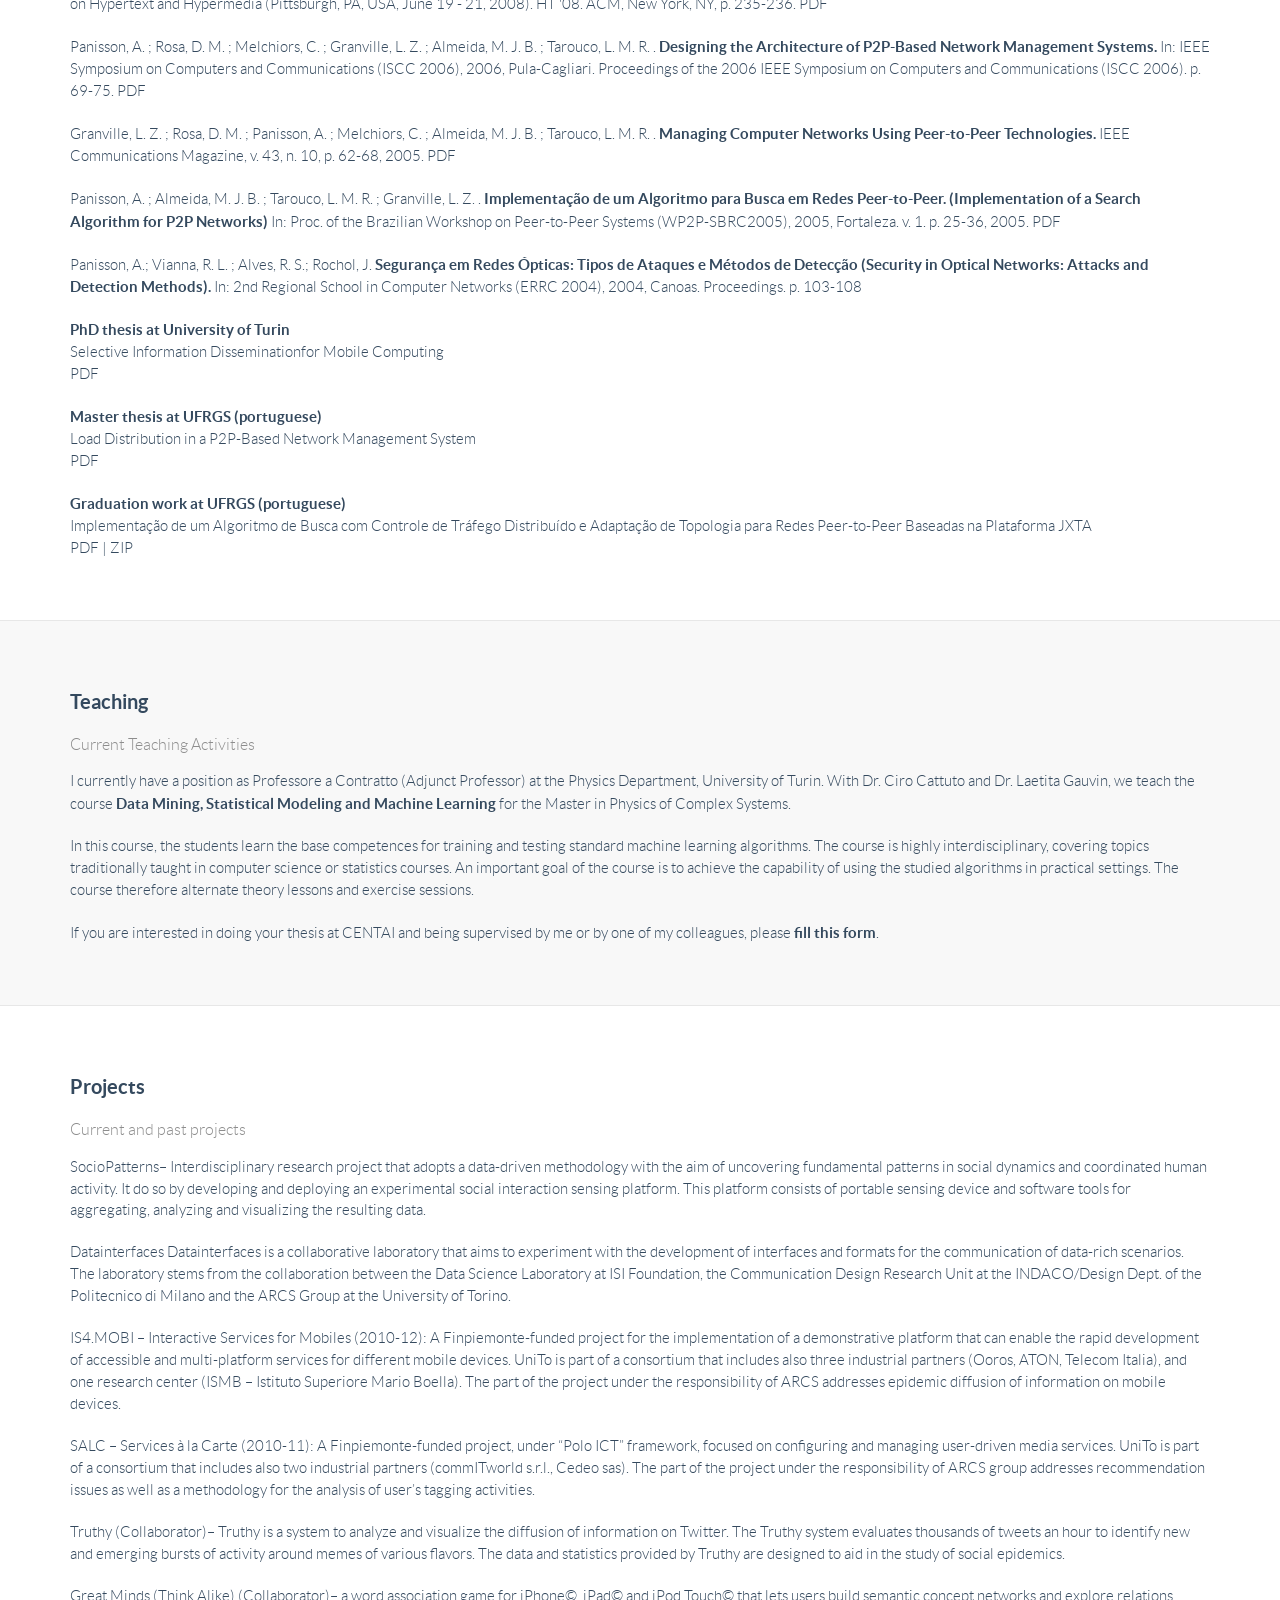
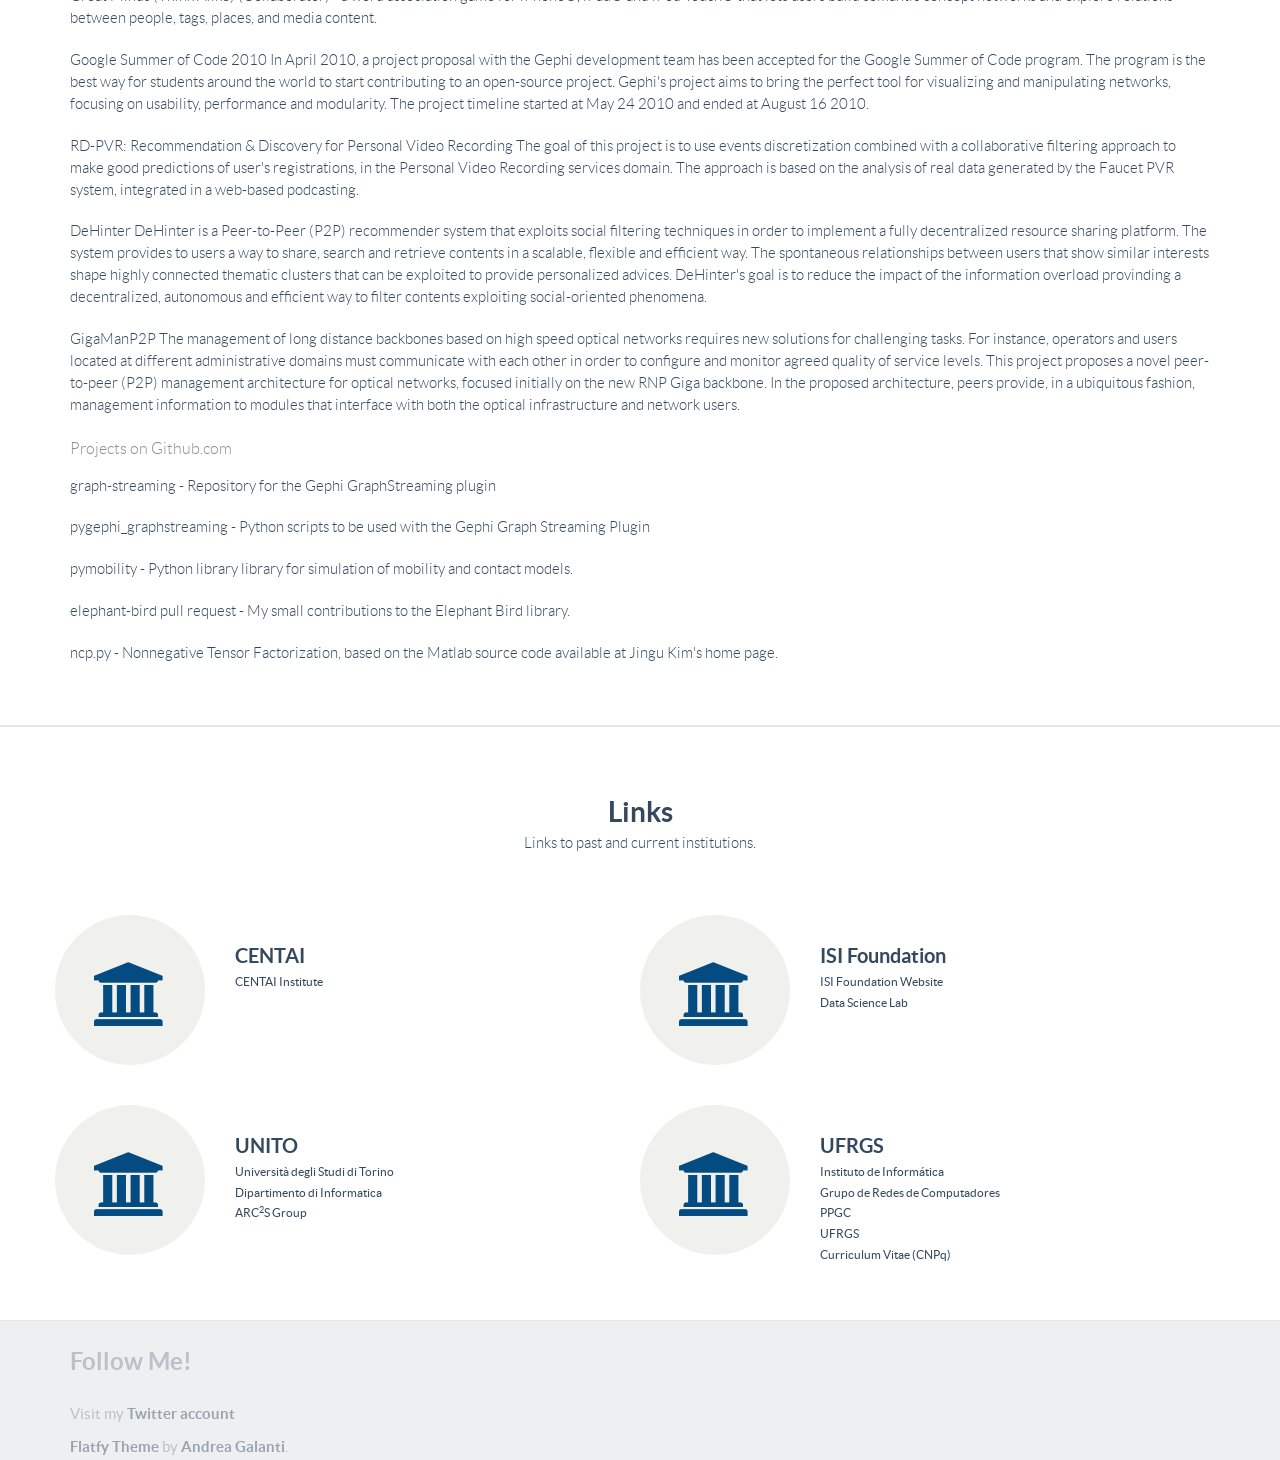
==== commit 071e6c0a: "Update publications" ====
--- a/index.html
+++ b/index.html
@@ -148,7 +148,11 @@
                     <h3 class="section-heading">Publications</h3>
 					<div class="sub-title lead3"></div>
 
-<p class="lead">S. Pasteris, F. Vitale, M. Herbster, C. Gentile, A. Panisson. <b>Adversarial Online Collaborative Filtering.</b> In Proceedings of the 35th International Conference on Algorithmic Learning Theory (AALT 2024). (2024)</p>
+<p class="lead">A. Perotti, C. Borile, A. Miola, F. P. Nerini, P. Baracco, A. Panisson. <b>Explainability, Quantified: Benchmarking XAI Techniques.</b> In: Explainable Artificial Intelligence. xAI 2024. Communications in Computer and Information Science, vol 2153. (2024) <a href="https://doi.org/10.1007/978-3-031-63787-2_22">DOI</a> </p>
+<p class="lead">S. Piaggesi, M. Khosla, A. Panisson and A. Anand, <b>DINE: Dimensional Interpretability of Node Embeddings.</b> In IEEE Transactions on Knowledge and Data Engineering. (2024) <a href="https://doi.org/10.1109/TKDE.2024.3425460">DOI</a> </p>
+<p class="lead">C. Monti, P. Bajardi, F. Bonchi, A. Panisson, A. Perotti. <b>A True-to-the-model Axiomatic Benchmark for Graph-based Explainers.</b> Transactions on Machine Learning Research. (2024) <a href="https://openreview.net/pdf?id=HSQTv3R8Iz">PDF</a> </p>
+<p class="lead">F. P. Nerini, P. Bajardi, A. Panisson. <b>Value is in the Eye of the Beholder: A Framework for an Equitable Graph Data Evaluation.</b> In Proceedings of the 2024 ACM Conference on Fairness, Accountability, and Transparency (FAccT '24). (2024) <a href="https://doi.org/10.1145/3630106.3658919">DOI</a></p>
+<p class="lead">S. Pasteris, F. Vitale, M. Herbster, C. Gentile, A. Panisson. <b>Adversarial Online Collaborative Filtering.</b> In Proceedings of the 35th International Conference on Algorithmic Learning Theory (AALT 2024), PMLR 237:945-971. (2024)</p>
 <p class="lead">A. Battiston, L. Napoli, P. Bajardi, A. Panisson, A. Perotti, M. Szell, R. Schifanella. <b>Revealing the determinants of gender inequality in urban cycling with large-scale data.</b> EPJ Data Science. 12(1): 9 (2023)</p>
 <p class="lead">C. Borile, A. Perotti, A. Panisson. <b>Evaluating Link Prediction Explanations for Graph Neural Networks. In: Explainable Artificial Intelligence. xAI 2023.</b> Communications in Computer and Information Science, vol 1902. (2023)</p>
 <p class="lead">F. Dibitonto, F. Garcea, A. Panisson, A. Perotti, L. Morra, L. <b>HOLMES: HOLonym-MEronym Based Semantic Inspection for Convolutional Image Classifiers.</b> In: Explainable Artificial Intelligence. xAI 2023. Communications in Computer and Information Science, vol 1902. (2023)</p>
@@ -344,7 +348,7 @@
   the studied algorithms in practical settings.
   The course therefore alternate theory lessons and exercise sessions.</p>
 
-<p class="lead">If you are interested in doing your thesis at ISI Foundation
+<p class="lead">If you are interested in doing your thesis at CENTAI
   and being supervised by me or by one of my colleagues, please
   <a href="http://bit.ly/isithesis"><b>fill this form</b></a>.</p>
 
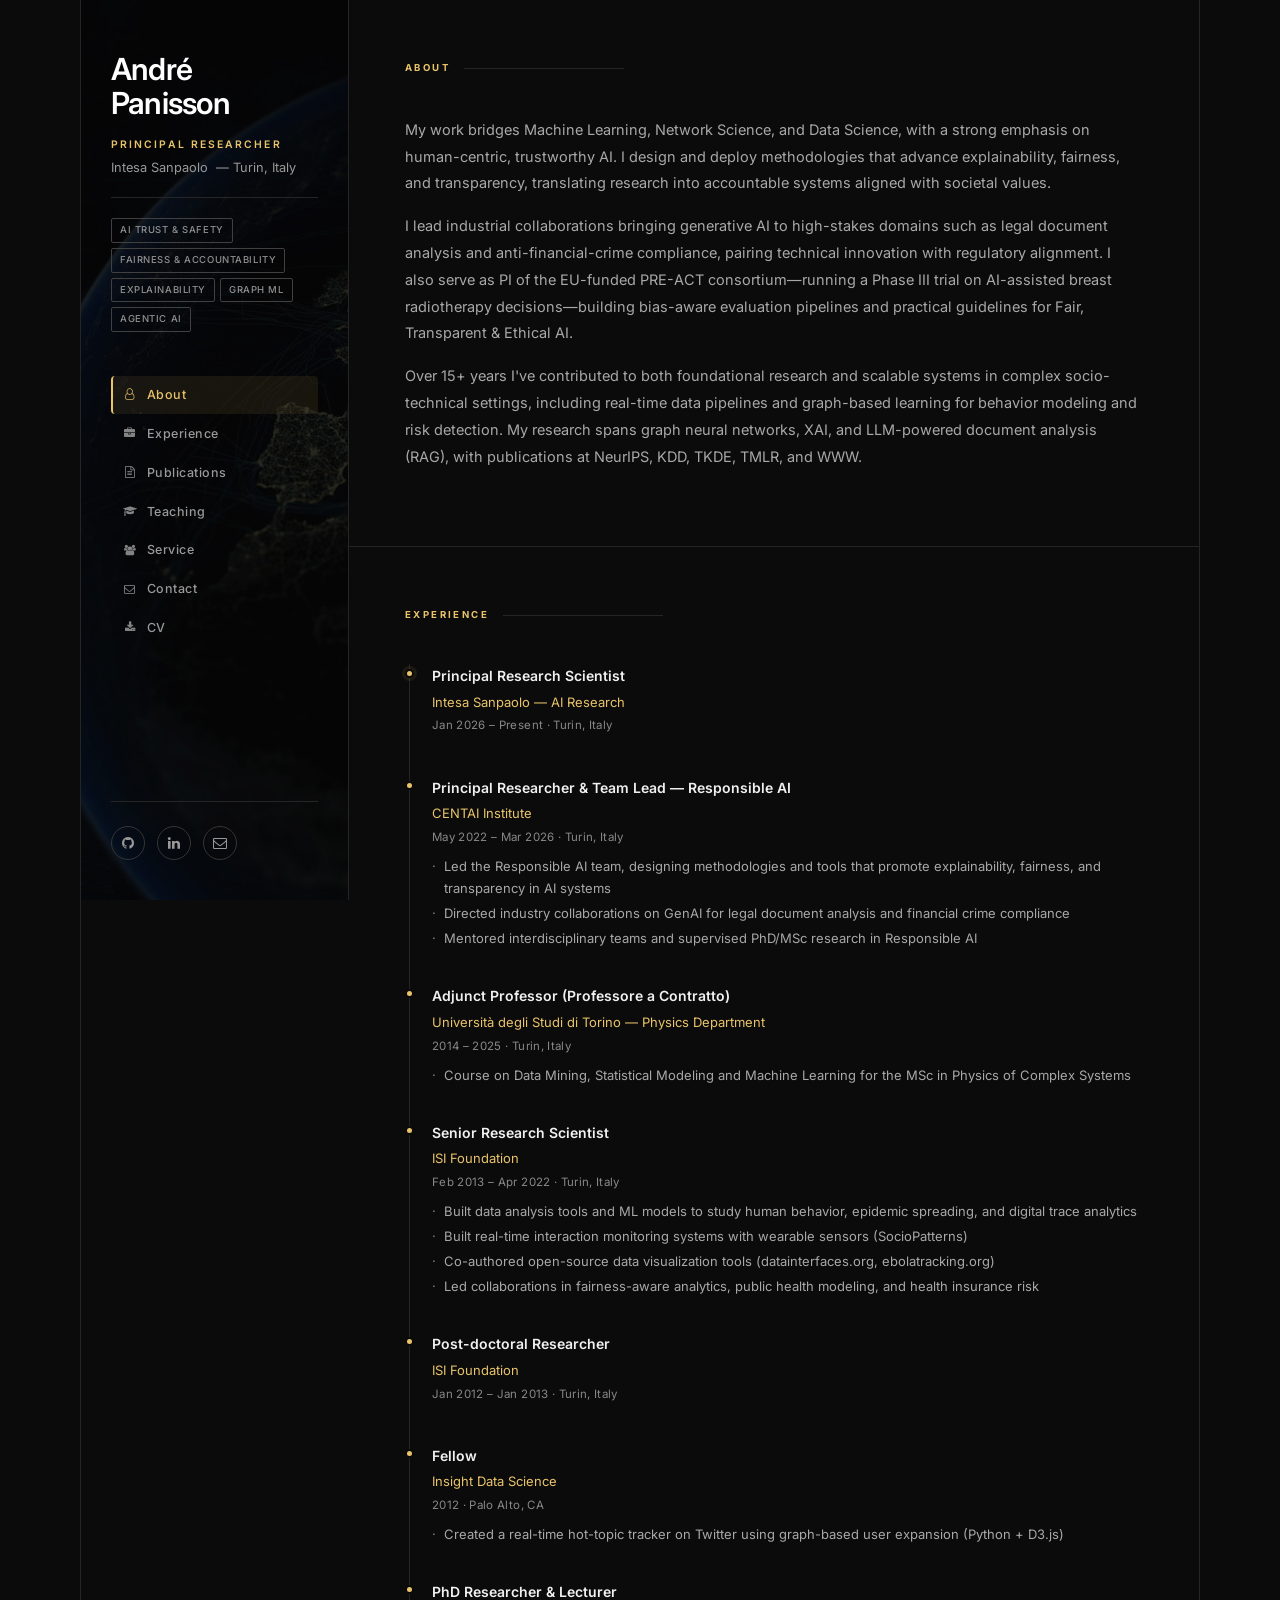
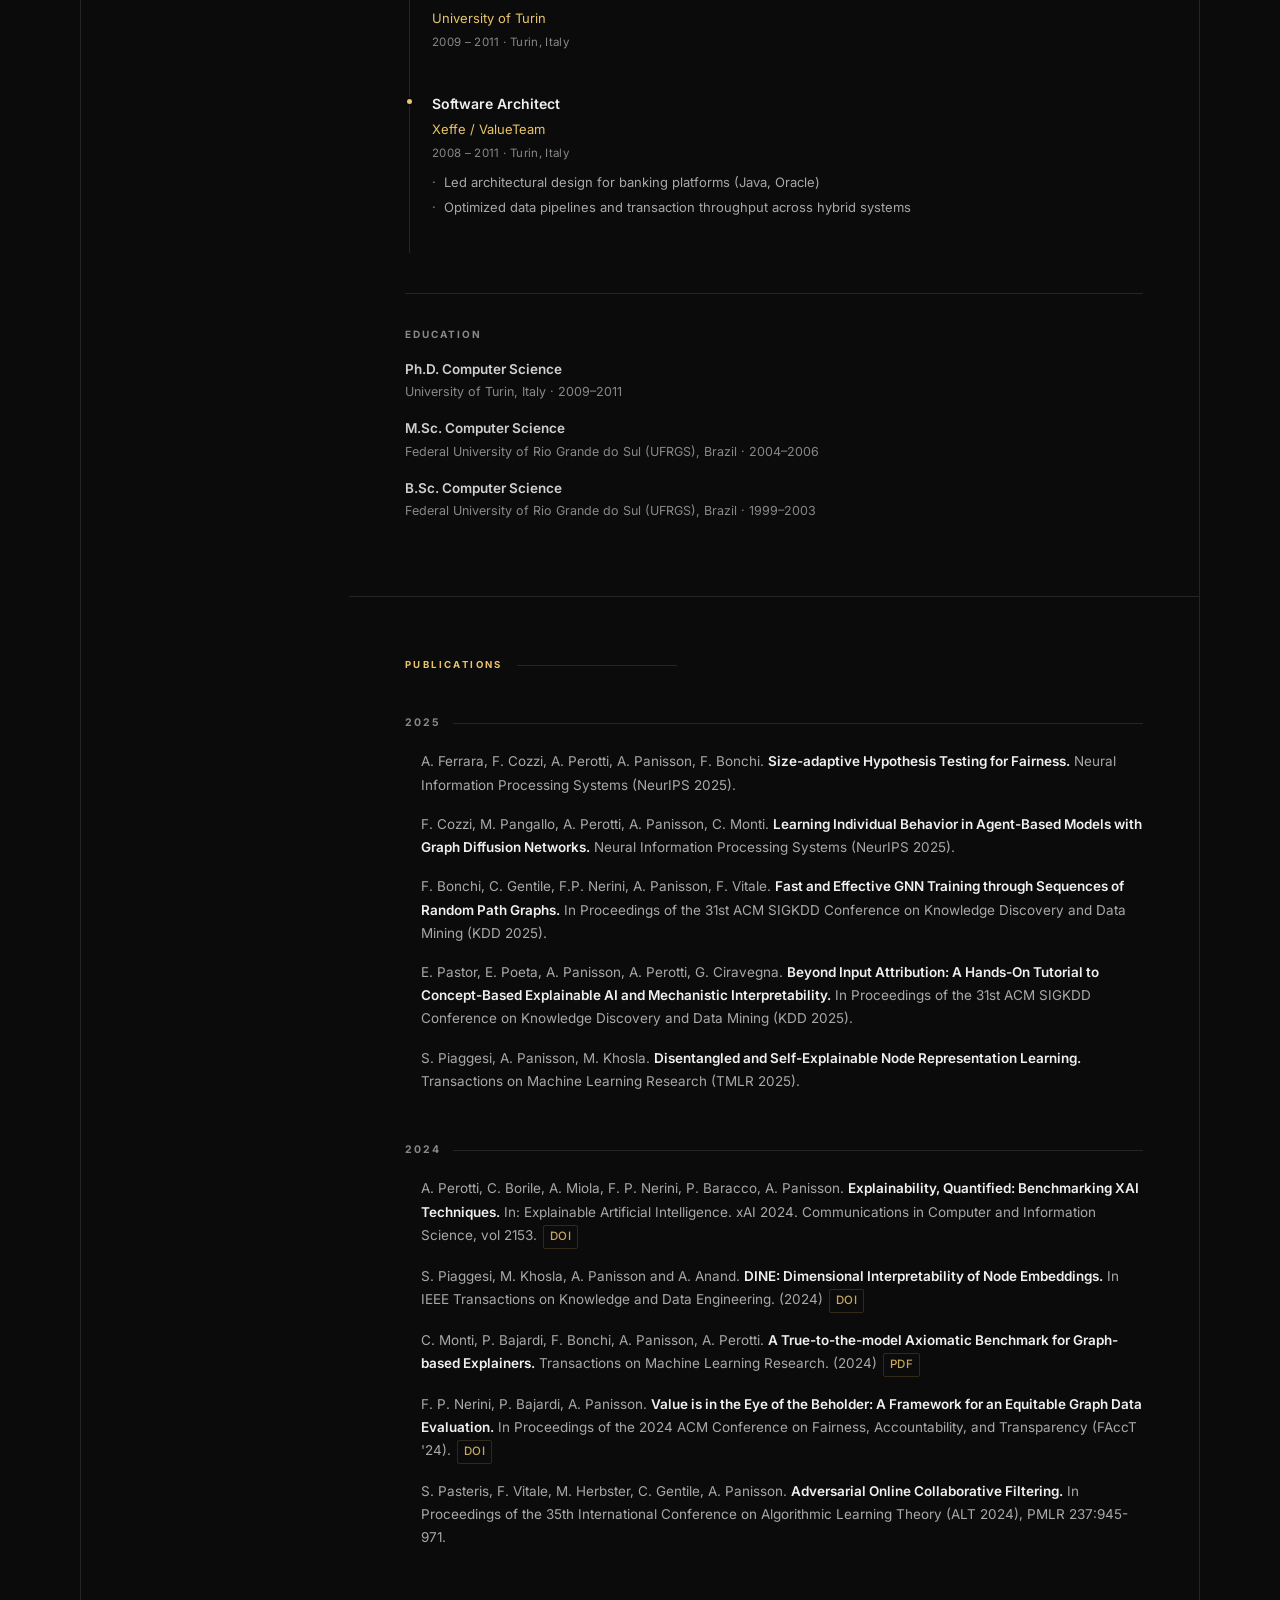
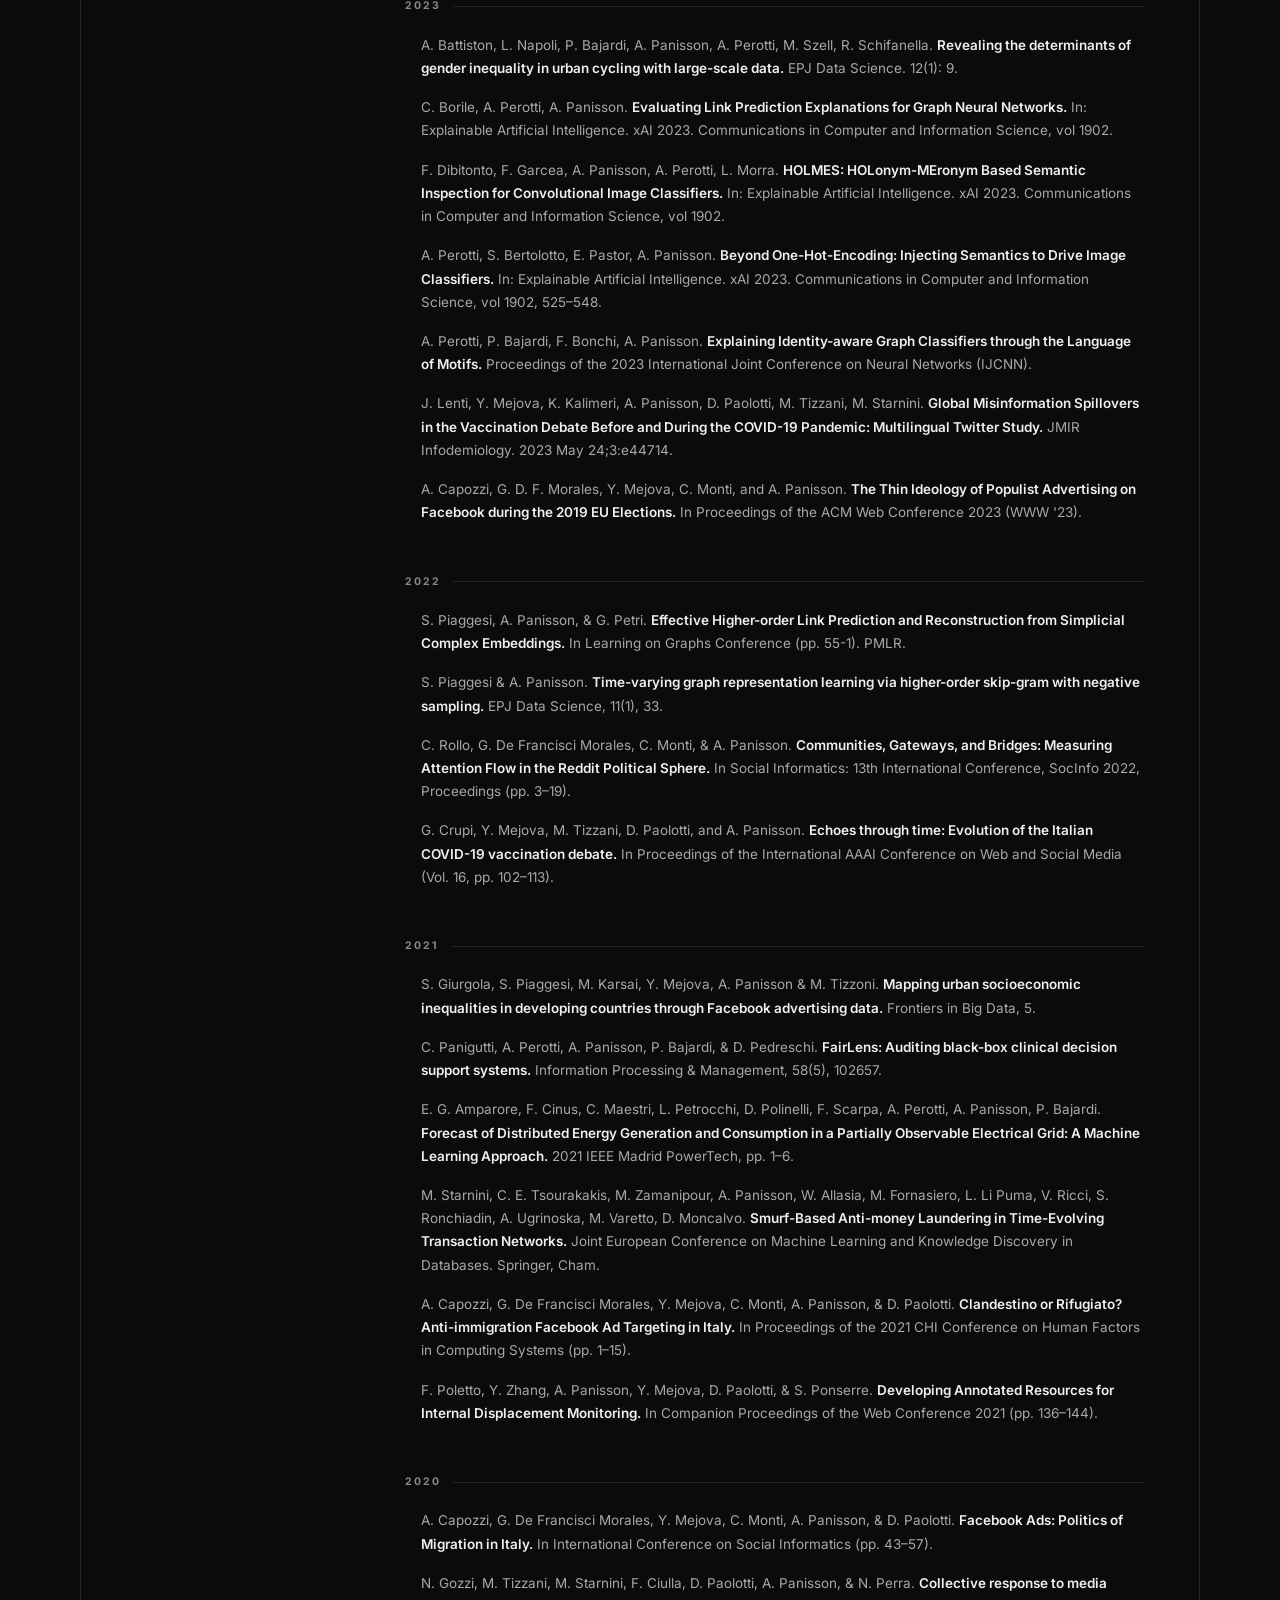
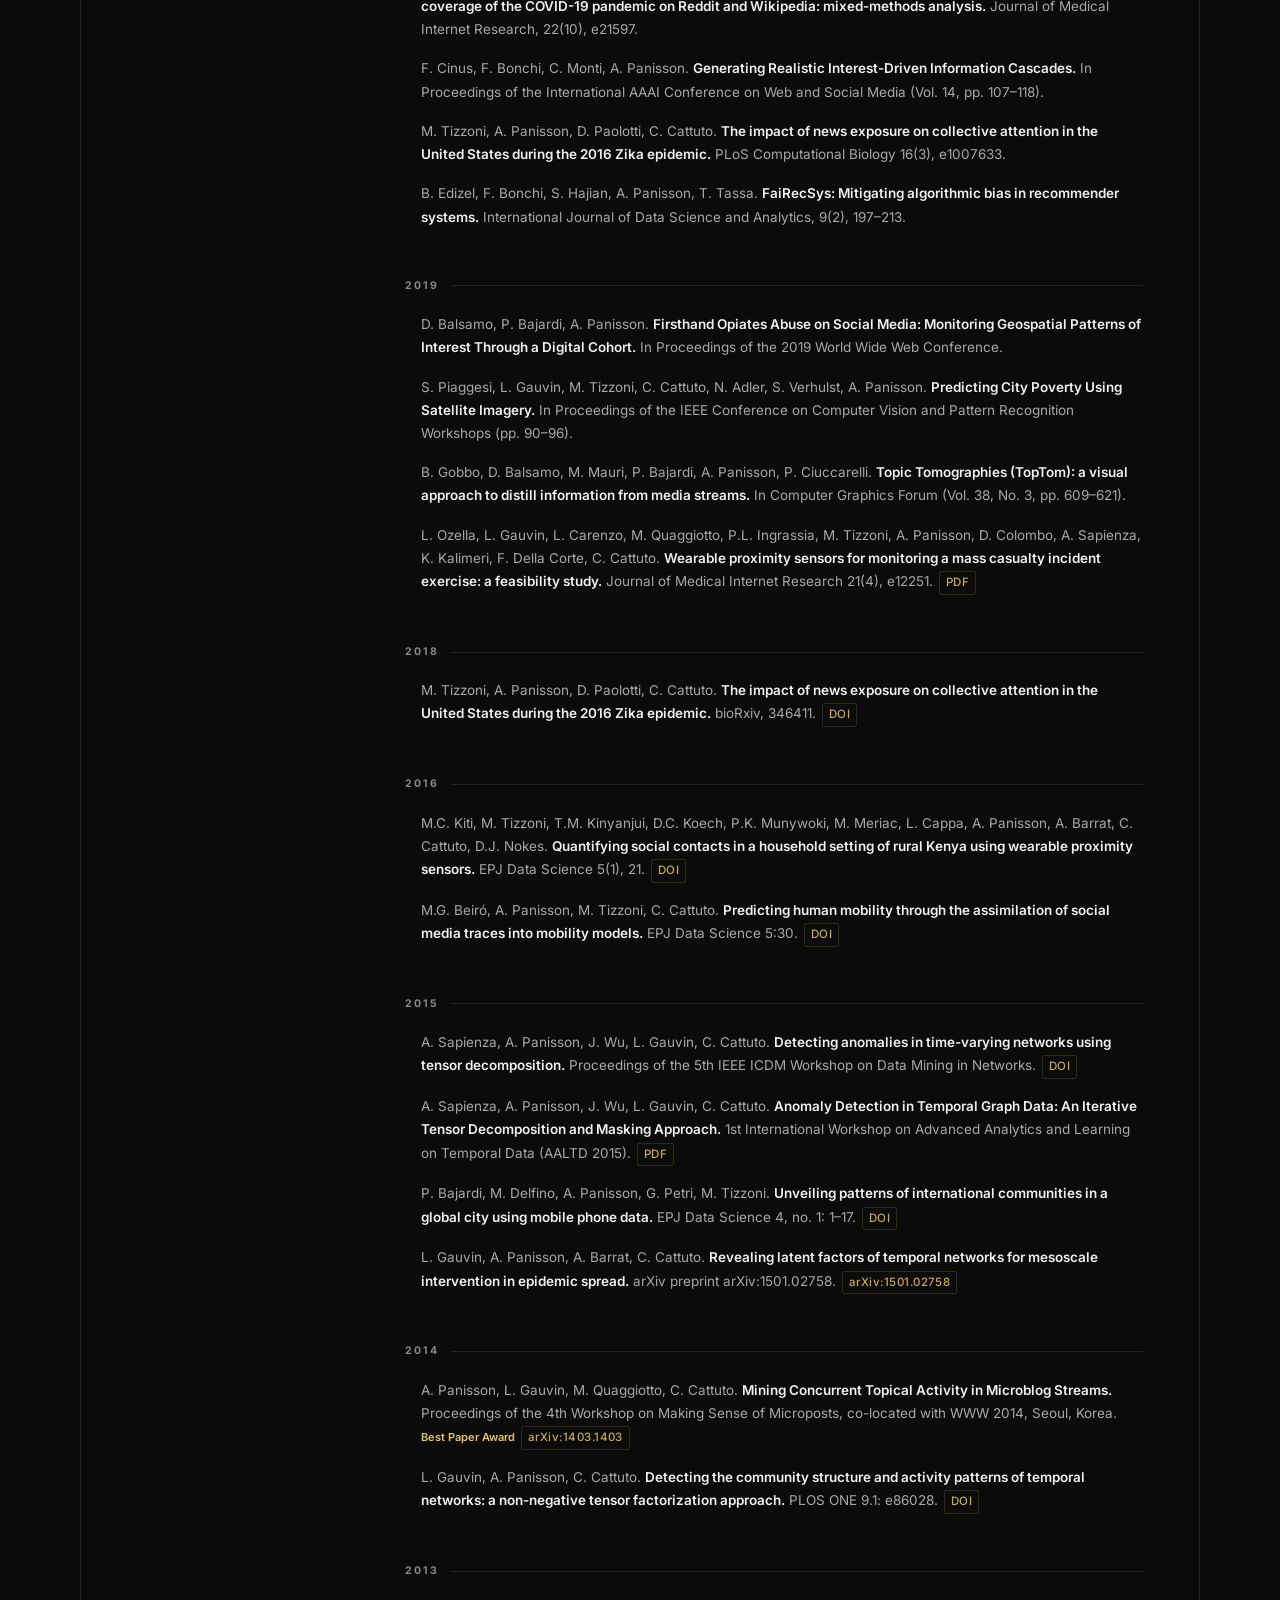
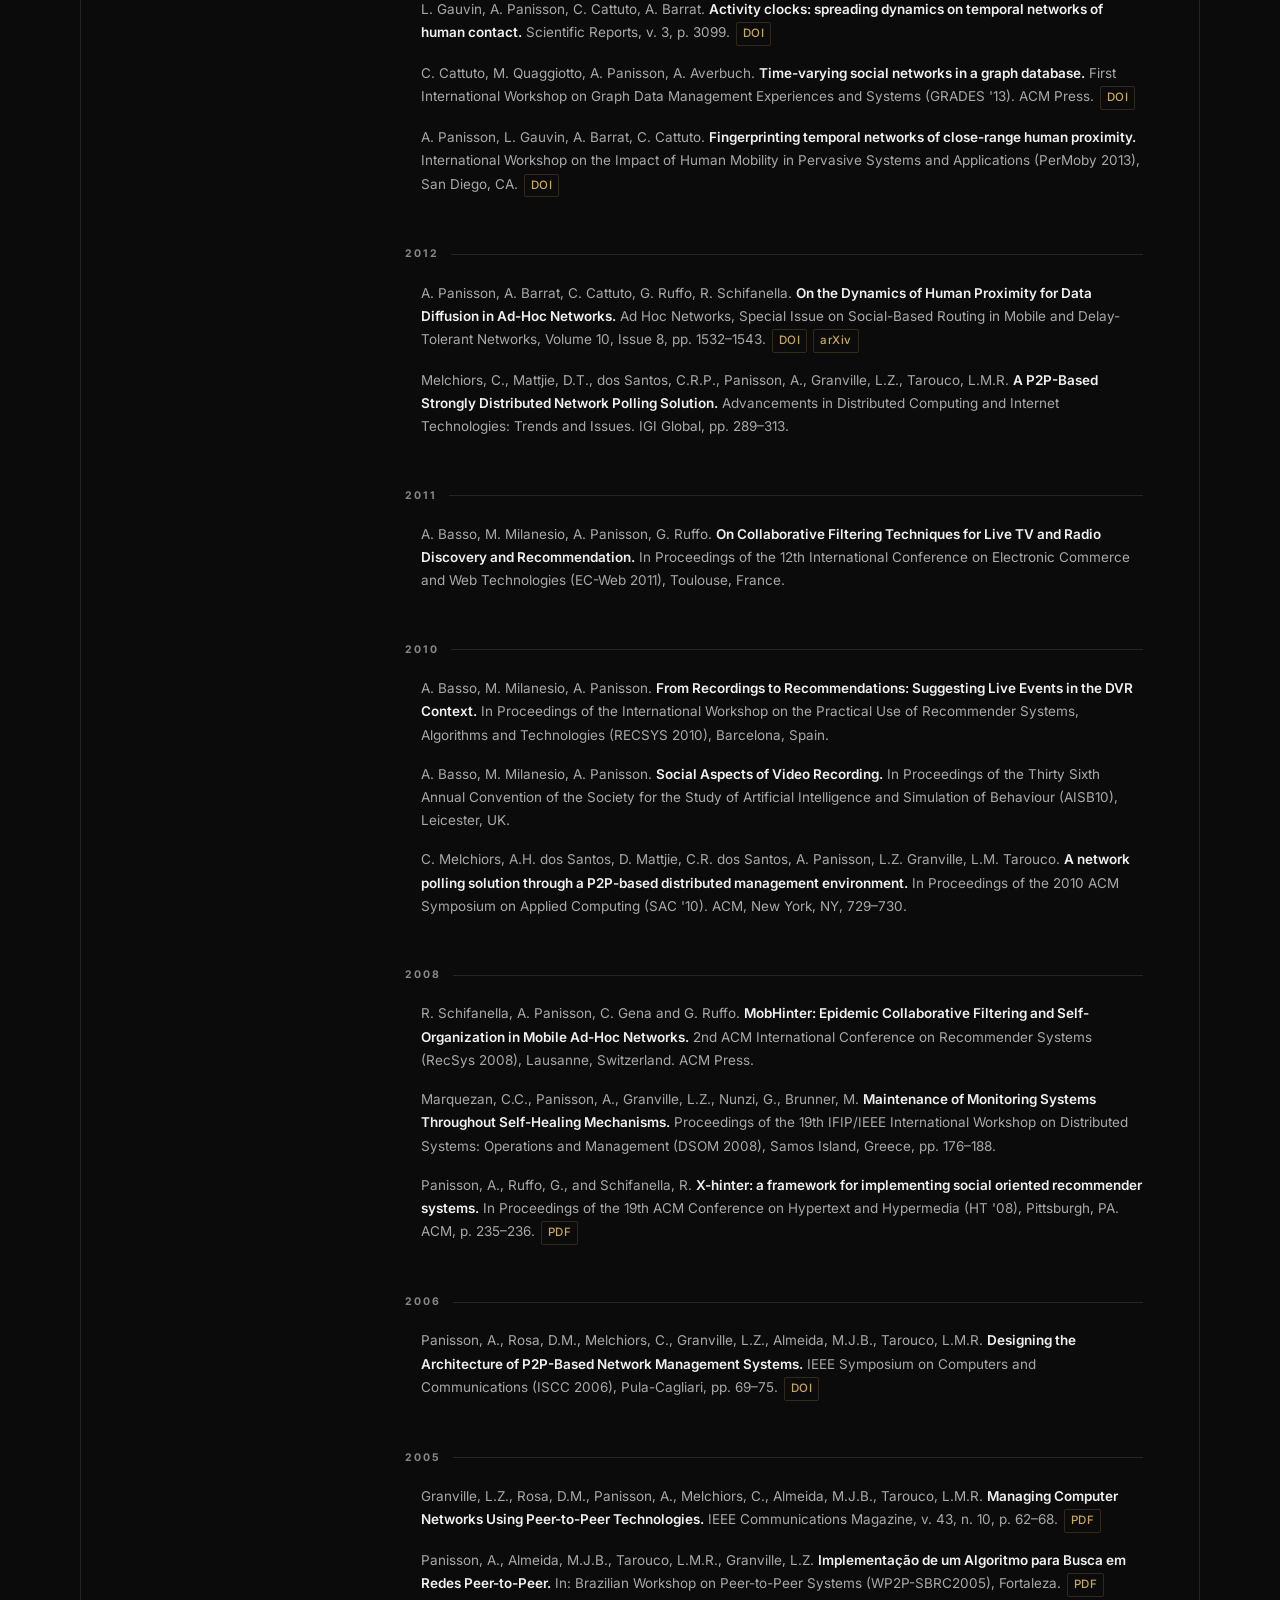
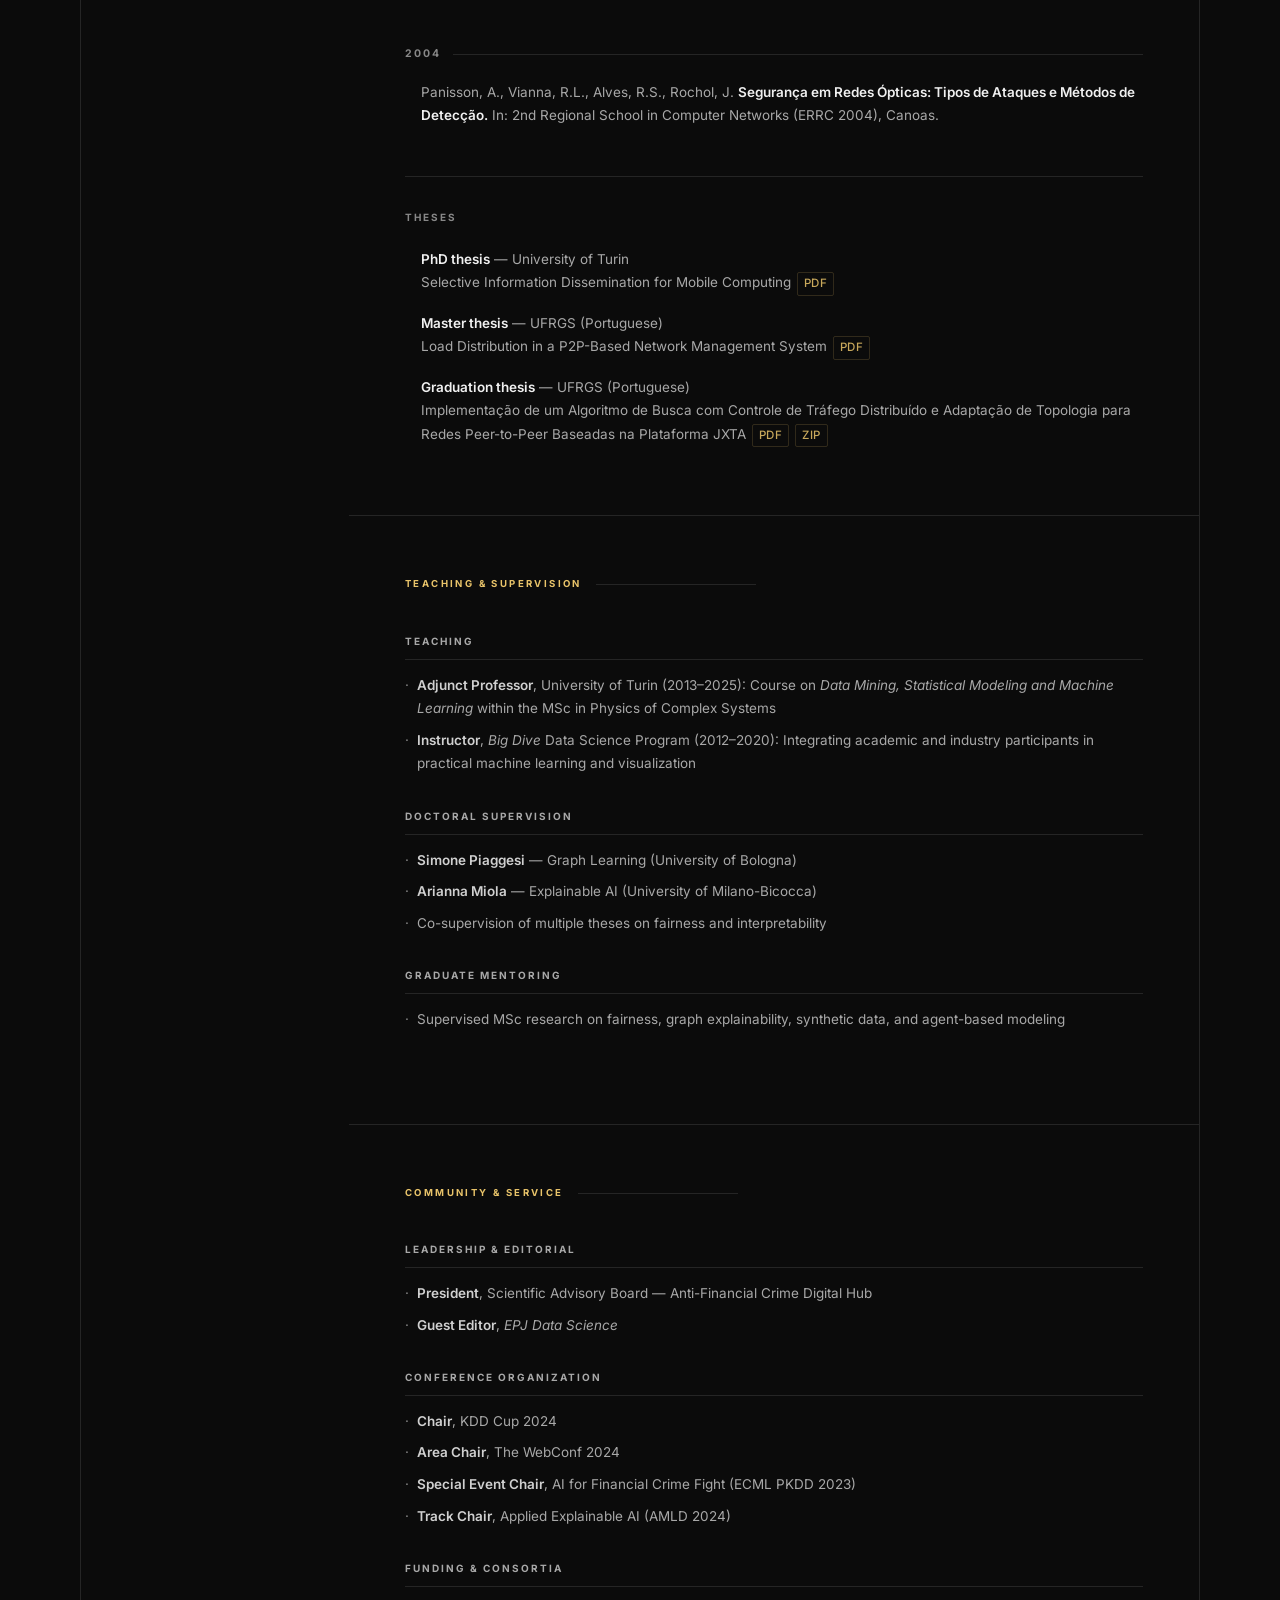
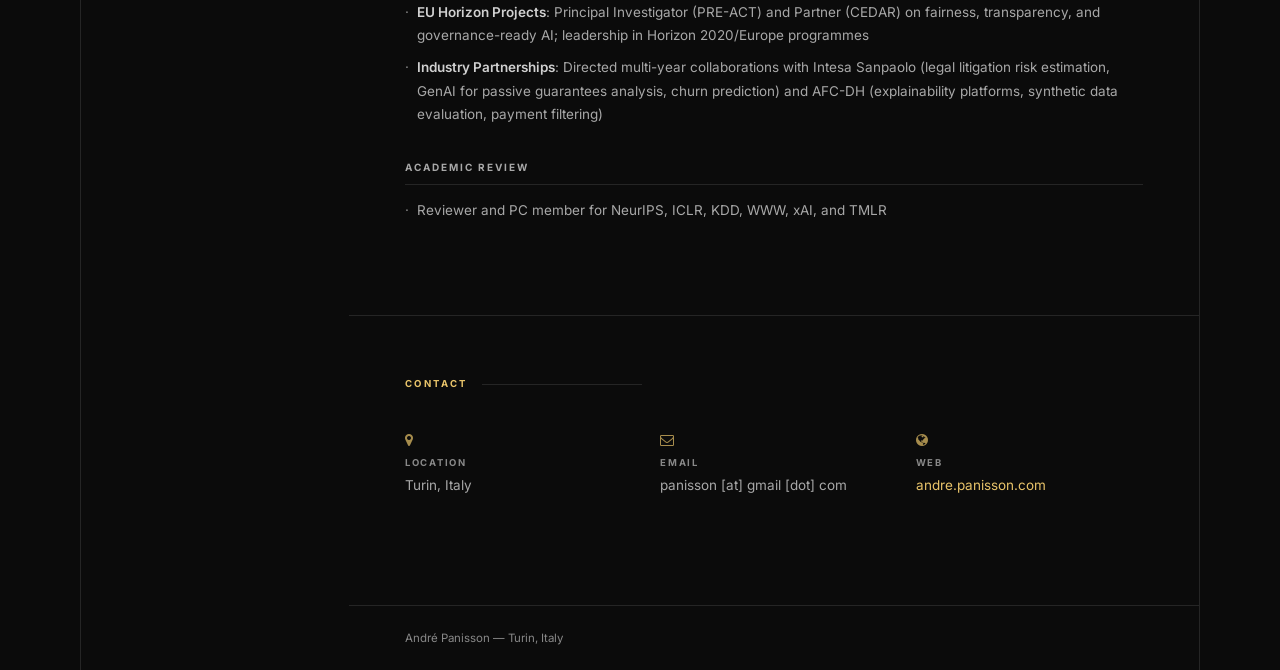
==== commit ce6de793: "Web page refresh" ====
--- a/index.html
+++ b/index.html
@@ -1,551 +1,1503 @@
 <!doctype html>
-<!--[if lt IE 7]> <html class="no-js ie6 oldie" lang="en"> <![endif]-->
-<!--[if IE 7]>    <html class="no-js ie7 oldie" lang="en"> <![endif]-->
-<!--[if IE 8]>    <html class="no-js ie8 oldie" lang="en"> <![endif]-->
-<!--[if IE 9]>    <html class="no-js ie9" lang="en"> <![endif]-->
-<!--[if gt IE 9]><!--> <html> <!--<![endif]-->
+<html lang="en">
 <head>
-    <meta charset="utf-8">
-    <meta name="viewport" content="width=device-width, user-scalable=no, initial-scale=1.0, minimum-scale=1.0, maximum-scale=1.0">
-    <meta name="description" content="André Panisson Homepage">
-    <meta name="author" content="">
-    <link href="https://plus.google.com/113567910587467597292" rel="author" />
-
-    <title>André Panisson Homepage</title>
-
-    <!-- Bootstrap core CSS -->
-    <link href="css/bootstrap.min.css" rel="stylesheet">
-
-    <!-- Custom Google Web Font -->
-    <link href="http://maxcdn.bootstrapcdn.com/font-awesome/4.2.0/css/font-awesome.min.css" rel="stylesheet">
-    <!--link href="font-awesome/css/font-awesome.min.css" rel="stylesheet"-->
-    <link href='http://fonts.googleapis.com/css?family=Lato:100,300,400,700,900,100italic,300italic,400italic,700italic,900italic' rel='stylesheet' type='text/css'>
-	<link href='http://fonts.googleapis.com/css?family=Arvo:400,700' rel='stylesheet' type='text/css'>
-
-    <!-- Custom CSS-->
-    <link href="css/general.css" rel="stylesheet">
-
-	 <!-- Owl-Carousel -->
-    <link href="css/custom.css" rel="stylesheet">
-	<link href="css/owl.carousel.css" rel="stylesheet">
-    <link href="css/owl.theme.css" rel="stylesheet">
-	<link href="css/style.css" rel="stylesheet">
-	<link href="css/animate.css" rel="stylesheet">
-
-	<!-- Magnific Popup core CSS file -->
-	<link rel="stylesheet" href="css/magnific-popup.css">
-
-	<script src="js/modernizr-2.6.2.min.js"></script>  <!-- Modernizr /-->
-	<script src="js/PIE_IE9.js"></script>
-	<script src="js/PIE_IE678.js"></script>
-
-	<!--[if lt IE 9]>
-		<script src="js/html5shiv.js"></script>
-	<![endif]-->
-
+<meta charset="utf-8">
+<meta name="viewport" content="width=device-width, initial-scale=1">
+<meta name="description" content="André Panisson — Principal Researcher at CENTAI. Artificial Intelligence, Graph Machine Learning, Responsible AI, Complex Networks.">
+<title>André Panisson</title>
+<link rel="preconnect" href="https://fonts.googleapis.com">
+<link rel="preconnect" href="https://fonts.gstatic.com" crossorigin>
+<link href="https://fonts.googleapis.com/css2?family=Inter:wght@300;400;500;600&display=swap" rel="stylesheet">
+<link href="https://cdnjs.cloudflare.com/ajax/libs/font-awesome/4.7.0/css/font-awesome.min.css" rel="stylesheet">
+<style>
+/* ============================================================
+   TOKENS
+   ============================================================ */
+:root {
+  --bg:           #0b0b0b;
+  --bg-sidebar:   #080808;
+  --bg-surface:   #111111;
+  --bg-hover:     rgba(233, 196, 106, 0.06);
+  --border:       #252525;
+  --border-light: #353535;
+  --text:         #a8a8a8;
+  --text-bright:  #f0f0f0;
+  --text-mid:     #d0d0d0;
+  --text-dim:     #888888;
+  --accent:       #e9c46a;
+  --accent-dim:   rgba(233, 196, 106, 0.08);
+  --accent-line:  rgba(233, 196, 106, 0.2);
+  --font:         'Inter', system-ui, -apple-system, BlinkMacSystemFont, sans-serif;
+  --sidebar-w:    268px;
+  --content-max:  860px;
+}
+
+/* ============================================================
+   RESET
+   ============================================================ */
+*, *::before, *::after { box-sizing: border-box; margin: 0; padding: 0; }
+html { scroll-behavior: smooth; }
+body {
+  font-family: var(--font);
+  font-size: 15px;
+  line-height: 1.75;
+  color: var(--text);
+  background: var(--bg);
+  -webkit-font-smoothing: antialiased;
+  -moz-osx-font-smoothing: grayscale;
+}
+a { color: var(--accent); text-decoration: none; }
+a:hover { opacity: 0.72; }
+b, strong { font-weight: 600; color: var(--text-mid); }
+::selection { background: var(--accent); color: #000; }
+::-webkit-scrollbar { width: 4px; }
+::-webkit-scrollbar-track { background: transparent; }
+::-webkit-scrollbar-thumb { background: rgba(233,196,106,0.18); border-radius: 2px; }
+
+/* ============================================================
+   LAYOUT
+   ============================================================ */
+.site {
+  display: flex;
+  min-height: 100vh;
+  max-width: 1120px;
+  margin: 0 auto;
+  position: relative;
+  border-left: 1px solid var(--border);
+  border-right: 1px solid var(--border);
+}
+
+/* ─── SIDEBAR ─────────────────────────────────────────────── */
+.sidebar {
+  position: sticky;
+  top: 0;
+  width: var(--sidebar-w);
+  min-width: var(--sidebar-w);
+  height: 100vh;
+  background: var(--bg-sidebar);
+  border-right: 1px solid var(--border);
+  overflow-y: auto;
+  display: flex;
+  flex-direction: column;
+  z-index: 100;
+}
+
+.sidebar::before {
+  content: '';
+  position: absolute;
+  inset: 0;
+  background: url(img/network.jpg) center center / cover no-repeat;
+  filter: brightness(2.2);
+  opacity: 0.35;
+  pointer-events: none;
+  z-index: 0;
+}
+
+.sidebar-inner {
+  display: flex;
+  flex-direction: column;
+  min-height: 100%;
+  padding: 52px 30px 40px;
+  position: relative;
+  z-index: 1;
+}
+
+/* ─── MAIN ─────────────────────────────────────────────────── */
+.main {
+  flex: 1;
+  min-width: 0;
+  min-height: 100vh;
+  display: flex;
+  flex-direction: column;
+}
+
+/* ============================================================
+   SIDEBAR CONTENTS
+   ============================================================ */
+
+/* Identity */
+.identity { margin-bottom: 44px; }
+
+.name {
+  font-size: 1.9rem;
+  font-weight: 600;
+  color: #fff;
+  line-height: 1.12;
+  letter-spacing: -0.025em;
+  margin-bottom: 16px;
+}
+
+.role {
+  font-size: 0.65rem;
+  font-weight: 600;
+  letter-spacing: 0.2em;
+  text-transform: uppercase;
+  color: var(--accent);
+  margin-bottom: 4px;
+}
+
+.affil {
+  font-size: 0.8rem;
+  color: #999999;
+  line-height: 1.5;
+}
+
+.affil a { color: #999999; }
+.affil a:hover { color: var(--accent); opacity: 1; }
+
+.divider {
+  height: 1px;
+  background: var(--border);
+  margin: 20px 0;
+}
+
+.tags {
+  display: flex;
+  flex-wrap: wrap;
+  gap: 5px;
+}
+
+.tags span {
+  font-size: 9.5px;
+  font-weight: 500;
+  letter-spacing: 0.06em;
+  text-transform: uppercase;
+  color: #909090;
+  border: 1px solid #404040;
+  padding: 3px 8px;
+  border-radius: 2px;
+}
+
+/* Nav */
+.nav {
+  display: flex;
+  flex-direction: column;
+  gap: 1px;
+  margin-bottom: auto;
+}
+
+.nav a {
+  display: flex;
+  align-items: center;
+  gap: 10px;
+  font-size: 0.78rem;
+  font-weight: 500;
+  letter-spacing: 0.04em;
+  color: #999999;
+  padding: 8px 10px;
+  border-radius: 4px;
+  border-left: 2px solid transparent;
+  transition: color 0.15s, background 0.15s, border-color 0.15s;
+}
+
+.nav a i {
+  font-size: 11px;
+  width: 14px;
+  text-align: center;
+  opacity: 0.85;
+}
+
+.nav a:hover {
+  color: var(--text-bright);
+  background: rgba(255,255,255,0.04);
+  border-left-color: var(--border-light);
+  opacity: 1;
+}
+
+.nav a.active {
+  color: var(--accent);
+  background: var(--accent-dim);
+  border-left-color: var(--accent);
+  opacity: 1;
+}
+
+/* Sidebar links (bottom) */
+.sidebar-links {
+  margin-top: 32px;
+  padding-top: 24px;
+  border-top: 1px solid var(--border);
+  display: flex;
+  flex-direction: row;
+  gap: 12px;
+}
+
+.sidebar-links a {
+  display: flex;
+  align-items: center;
+  justify-content: center;
+  width: 34px;
+  height: 34px;
+  border-radius: 50%;
+  border: 1px solid var(--border-light);
+  font-size: 14px;
+  color: #999999;
+  transition: color 0.15s, border-color 0.15s;
+}
+
+.sidebar-links a:hover { color: var(--accent); border-color: var(--accent-line); opacity: 1; }
+.sidebar-links a span { display: none; }
+
+/* ============================================================
+   SECTION CHROME
+   ============================================================ */
+section {
+  padding: 60px 56px;
+  border-bottom: 1px solid var(--border);
+  max-width: var(--content-max);
+}
+
+section:last-of-type { border-bottom: none; }
+
+.sec-label {
+  display: flex;
+  align-items: center;
+  gap: 14px;
+  font-size: 0.6rem;
+  font-weight: 700;
+  letter-spacing: 0.25em;
+  text-transform: uppercase;
+  color: var(--accent);
+  margin-bottom: 40px;
+}
+
+.sec-label::after {
+  content: '';
+  flex: 1;
+  height: 1px;
+  background: var(--border);
+  max-width: 160px;
+}
+
+/* ============================================================
+   PUBLICATIONS
+   ============================================================ */
+.pub-group { margin-bottom: 40px; }
+.pub-group:last-child { margin-bottom: 0; }
+
+.pub-year {
+  display: flex;
+  align-items: center;
+  gap: 12px;
+  font-size: 10.5px;
+  font-weight: 700;
+  letter-spacing: 0.18em;
+  text-transform: uppercase;
+  color: var(--text-dim);
+  margin-bottom: 10px;
+}
+
+.pub-year::after {
+  content: '';
+  flex: 1;
+  height: 1px;
+  background: var(--border);
+}
+
+.pub-entry {
+  font-size: 13.5px;
+  line-height: 1.72;
+  color: var(--text);
+  padding: 8px 0 8px 14px;
+  border-left: 2px solid transparent;
+  border-radius: 0 3px 3px 0;
+  transition: border-color 0.15s, background 0.15s;
+  cursor: default;
+}
+
+.pub-entry:hover {
+  border-left-color: var(--accent);
+  background: var(--bg-hover);
+}
+
+.pub-entry b, .pub-entry strong { color: var(--text-bright); }
+
+.pub-entry a {
+  font-size: 11.5px;
+  font-weight: 500;
+  letter-spacing: 0.04em;
+  padding: 1px 6px;
+  border: 1px solid var(--accent-line);
+  border-radius: 2px;
+  color: var(--accent);
+  opacity: 0.85;
+  white-space: nowrap;
+  display: inline-block;
+  margin-left: 2px;
+  vertical-align: baseline;
+}
+
+.pub-entry a:hover { opacity: 1; background: var(--accent-dim); }
+
+/* theses */
+.thesis-group {
+  margin-top: 40px;
+  padding-top: 32px;
+  border-top: 1px solid var(--border);
+}
+
+.thesis-label {
+  font-size: 10px;
+  font-weight: 700;
+  letter-spacing: 0.2em;
+  text-transform: uppercase;
+  color: var(--text-dim);
+  margin-bottom: 14px;
+}
+
+/* ============================================================
+   TEACHING
+   ============================================================ */
+#teaching .sec-body { max-width: 640px; }
+#teaching p {
+  font-size: 14.5px;
+  color: var(--text);
+  margin-bottom: 1em;
+  line-height: 1.8;
+}
+#teaching a { color: var(--accent); }
+
+/* ============================================================
+   PROJECTS
+   ============================================================ */
+.proj-subsec { margin-bottom: 40px; }
+.proj-subsec:last-child { margin-bottom: 0; }
+
+.proj-sublabel {
+  font-size: 10px;
+  font-weight: 700;
+  letter-spacing: 0.2em;
+  text-transform: uppercase;
+  color: var(--text);
+  margin-bottom: 16px;
+  padding-bottom: 10px;
+  border-bottom: 1px solid var(--border);
+}
+
+.proj-entry {
+  font-size: 13.5px;
+  line-height: 1.72;
+  color: var(--text);
+  padding: 8px 0 8px 14px;
+  border-left: 2px solid transparent;
+  border-radius: 0 3px 3px 0;
+  transition: border-color 0.15s, background 0.15s;
+}
+
+.proj-entry:hover {
+  border-left-color: var(--accent);
+  background: var(--bg-hover);
+}
+
+.proj-entry a.proj-title {
+  font-weight: 600;
+  color: var(--text-bright);
+  letter-spacing: -0.01em;
+}
+
+.proj-entry a.proj-title:hover { color: var(--accent); opacity: 1; }
+.proj-entry a { color: var(--text); opacity: 0.85; }
+.proj-entry a:hover { opacity: 1; }
+
+/* GitHub projects compact list */
+.github-list {
+  display: flex;
+  flex-direction: column;
+  gap: 2px;
+}
+
+.gh-item {
+  display: flex;
+  align-items: baseline;
+  gap: 10px;
+  padding: 7px 0 7px 14px;
+  border-left: 2px solid transparent;
+  border-radius: 0 3px 3px 0;
+  transition: border-color 0.15s, background 0.15s;
+}
+
+.gh-item:hover {
+  border-left-color: var(--accent);
+  background: var(--bg-hover);
+}
+
+.gh-item a {
+  font-size: 13px;
+  font-weight: 600;
+  color: var(--text-bright);
+  flex-shrink: 0;
+}
+
+.gh-item a:hover { color: var(--accent); opacity: 1; }
+
+.gh-item span {
+  font-size: 12.5px;
+  color: var(--text);
+  line-height: 1.5;
+}
+
+/* ============================================================
+   CONTACT
+   ============================================================ */
+.contact-grid {
+  display: grid;
+  grid-template-columns: repeat(3, 1fr);
+  gap: 28px;
+  margin-bottom: 48px;
+}
+
+.contact-item {}
+
+.contact-item i {
+  font-size: 14px;
+  color: var(--accent);
+  margin-bottom: 8px;
+  display: block;
+  opacity: 0.7;
+}
+
+.contact-item .c-label {
+  font-size: 9.5px;
+  font-weight: 700;
+  letter-spacing: 0.18em;
+  text-transform: uppercase;
+  color: var(--text-dim);
+  margin-bottom: 4px;
+}
+
+.contact-item .c-value {
+  font-size: 13.5px;
+  color: var(--text);
+  line-height: 1.6;
+}
+
+/* institutions */
+.inst-heading {
+  font-size: 10px;
+  font-weight: 700;
+  letter-spacing: 0.2em;
+  text-transform: uppercase;
+  color: var(--text-dim);
+  margin-bottom: 20px;
+  padding-top: 32px;
+  border-top: 1px solid var(--border);
+}
+
+.inst-grid {
+  display: grid;
+  grid-template-columns: repeat(auto-fill, minmax(170px, 1fr));
+  gap: 12px;
+}
+
+.inst-card {
+  background: var(--bg-surface);
+  border: 1px solid var(--border);
+  border-radius: 4px;
+  padding: 16px 18px;
+  transition: border-color 0.18s;
+}
+
+.inst-card:hover { border-color: var(--accent-line); }
+
+.inst-card h4 {
+  font-size: 11.5px;
+  font-weight: 600;
+  color: var(--text-bright);
+  margin-bottom: 8px;
+  letter-spacing: 0.03em;
+}
+
+.inst-card p {
+  font-size: 12px;
+  line-height: 1.65;
+  color: #999999;
+}
+
+.inst-card a { color: #999999; font-size: 12px; }
+.inst-card a:hover { color: var(--accent); opacity: 1; }
+
+/* ============================================================
+   ABOUT
+   ============================================================ */
+#about p {
+  font-size: 14.5px;
+  color: var(--text);
+  line-height: 1.85;
+  margin-bottom: 1.1em;
+}
+
+/* ============================================================
+   EXPERIENCE TIMELINE
+   ============================================================ */
+.exp-item {
+  padding: 0 0 32px 22px;
+  border-left: 1px solid var(--border);
+  position: relative;
+  margin-left: 4px;
+}
+
+.exp-item:last-child { padding-bottom: 0; }
+
+.exp-item::before {
+  content: '';
+  position: absolute;
+  left: -5px;
+  top: 5px;
+  width: 9px;
+  height: 9px;
+  border-radius: 50%;
+  background: var(--accent);
+  border: 2px solid var(--bg);
+}
+
+.exp-item.current::before {
+  box-shadow: 0 0 0 3px var(--accent-dim);
+}
+
+.exp-role {
+  font-size: 14px;
+  font-weight: 600;
+  color: var(--text-bright);
+  margin-bottom: 2px;
+}
+
+.exp-org {
+  font-size: 13px;
+  color: var(--accent);
+  margin-bottom: 2px;
+}
+
+.exp-meta {
+  font-size: 11.5px;
+  color: var(--text-dim);
+  letter-spacing: 0.03em;
+  margin-bottom: 8px;
+}
+
+.exp-desc {
+  font-size: 13px;
+  color: var(--text);
+  line-height: 1.7;
+}
+
+.exp-desc li {
+  margin-bottom: 3px;
+  list-style: none;
+  padding-left: 12px;
+  position: relative;
+}
+
+.exp-desc li::before {
+  content: '·';
+  position: absolute;
+  left: 0;
+  color: var(--text-dim);
+}
+
+/* Education compact */
+.edu-item {
+  margin-bottom: 14px;
+}
+
+.edu-degree {
+  font-size: 13.5px;
+  font-weight: 600;
+  color: var(--text-mid);
+}
+
+.edu-school {
+  font-size: 12.5px;
+  color: var(--text-dim);
+}
+
+/* ============================================================
+   SERVICE
+   ============================================================ */
+.service-group { margin-bottom: 28px; }
+
+.service-label {
+  font-size: 10px;
+  font-weight: 700;
+  letter-spacing: 0.2em;
+  text-transform: uppercase;
+  color: var(--text);
+  margin-bottom: 10px;
+  padding-bottom: 8px;
+  border-bottom: 1px solid var(--border);
+}
+
+.service-list {
+  font-size: 13.5px;
+  color: var(--text);
+  line-height: 1.75;
+  list-style: none;
+}
+
+.service-list li {
+  padding: 4px 0 4px 12px;
+  position: relative;
+}
+
+.service-list li::before {
+  content: '·';
+  position: absolute;
+  left: 0;
+  color: var(--text-dim);
+}
+
+.service-list b { color: var(--text-mid); }
+
+/* ============================================================
+   FOOTER
+   ============================================================ */
+.site-footer {
+  padding: 22px 56px;
+  border-top: 1px solid var(--border);
+}
+
+.site-footer p {
+  font-size: 11.5px;
+  color: var(--text-dim);
+}
+
+/* ============================================================
+   RESPONSIVE
+   ============================================================ */
+@media (max-width: 960px) {
+  .site {
+    flex-direction: column;
+    border-left: none;
+    border-right: none;
+  }
+  .sidebar {
+    position: static;
+    width: 100%;
+    min-width: 0;
+    height: auto;
+    border-right: none;
+    border-bottom: 1px solid var(--border);
+  }
+  .sidebar::before { position: absolute; }
+  .sidebar-inner { padding: 36px 28px 28px; }
+  .nav {
+    flex-direction: row;
+    flex-wrap: wrap;
+    gap: 4px;
+  }
+  .nav a {
+    border-left: none;
+    border-bottom: 2px solid transparent;
+    padding: 5px 12px;
+  }
+  .nav a:hover { border-left-color: transparent; border-bottom-color: var(--border-light); }
+  .nav a.active { border-left-color: transparent; border-bottom-color: var(--accent); }
+  .sidebar-links {
+    margin-top: 20px;
+    padding-top: 20px;
+  }
+  section { max-width: 100%; }
+  .contact-grid { grid-template-columns: 1fr 1fr; }
+}
+
+@media (max-width: 640px) {
+  section, .site-footer { padding-left: 24px; padding-right: 24px; }
+  .name { font-size: 1.6rem; }
+  .contact-grid { grid-template-columns: 1fr; gap: 20px; }
+}
+</style>
 </head>
-
-<body id="home">
-
-	<!-- Preloader -->
-	<div id="preloader">
-		<div id="status"></div>
-	</div>
-
-	<!-- FullScreen -->
-    <div class="intro-header">
-		<div class="col-xs-12 text-center abcen1">
-			<h1 class="h1_home wow" data-wow-delay="0.4s">André Panisson</h1>
-			<h2 class="h2_home wow" data-wow-delay="0.5s">Principal Researcher<br>CENTAI &middot; <a href="http://centai.eu/">centai.eu</a></h2>
-			<h3 class="h3_home wow" data-wow-delay="0.6s">Artificial Intelligence &middot; Graph Machine Learning &middot; Responsible AI <br> Complex Networks &middot; Social Media</h3>
-			<ul class="list-inline intro-social-buttons">
-				<li><a href="https://twitter.com/apanisson" class="btn  btn-lg mybutton_cyano wow" data-wow-delay="0.8s"><span class="network-name">Twitter</span></a>
-				<li><a href="http://it.linkedin.com/pub/andr%C3%A9-panisson/11/163/81a" class="btn  btn-lg mybutton_cyano wow" data-wow-delay="0.8s"><span class="network-name">LinkedIn</span></a>
-				</li>
-			</ul>
-		</div>
-        <!-- /.container -->
-		<div class="col-xs-12 text-center abcen wow">
-			<div class="button_down ">
-				<a class="imgcircle wow bounceInUp" data-wow-duration="1.5s"  href="#contact"> <img class="img_scroll" src="img/icon/circle.png" alt=""> </a>
-			</div>
-		</div>
+<body>
+<div class="site">
+
+  <!-- =========================================================
+       SIDEBAR
+       ========================================================= -->
+  <aside class="sidebar">
+    <div class="sidebar-inner">
+
+      <div class="identity">
+        <h1 class="name">André<br>Panisson</h1>
+        <p class="role">Principal Researcher</p>
+        <p class="affil">
+          <a href="https://www.intesasanpaolo.com/" target="_blank" rel="noopener">Intesa Sanpaolo</a>
+          &nbsp;&mdash;&nbsp;Turin, Italy
+        </p>
+        <div class="divider"></div>
+        <div class="tags">
+          <span>AI Trust &amp; Safety</span>
+          <span>Fairness &amp; Accountability</span>
+          <span>Explainability</span>
+          <span>Graph ML</span>
+          <span>Agentic AI</span>
+        </div>
+      </div>
+
+      <nav class="nav">
+        <a href="#about"><i class="fa fa-user-o"></i> About</a>
+        <a href="#experience"><i class="fa fa-briefcase"></i> Experience</a>
+        <a href="#publications"><i class="fa fa-file-text-o"></i> Publications</a>
+        <a href="#teaching"><i class="fa fa-graduation-cap"></i> Teaching</a>
+        <a href="#service"><i class="fa fa-users"></i> Service</a>
+        <a href="#contact"><i class="fa fa-envelope-o"></i> Contact</a>
+        <a href="docs/curr-en-2025-updated.pdf" target="_blank"><i class="fa fa-download"></i> CV</a>
+      </nav>
+
+      <div class="sidebar-links">
+        <a href="https://github.com/panisson" target="_blank" rel="noopener" title="GitHub">
+          <i class="fa fa-github"></i>
+        </a>
+        <a href="http://it.linkedin.com/pub/andr%C3%A9-panisson/11/163/81a" target="_blank" rel="noopener" title="LinkedIn">
+          <i class="fa fa-linkedin"></i>
+        </a>
+        <a href="mailto:panisson@gmail.com" title="Email">
+          <i class="fa fa-envelope-o"></i>
+        </a>
+      </div>
+
     </div>
-
-	<!-- NavBar-->
-	<nav class="navbar-default" role="navigation">
-		<div class="container">
-			<div class="navbar-header">
-				<button type="button" class="navbar-toggle" data-toggle="collapse" data-target=".navbar-ex1-collapse">
-					<span class="sr-only">Toggle navigation</span>
-					<span class="icon-bar"></span>
-					<span class="icon-bar"></span>
-					<span class="icon-bar"></span>
-				</button>
-				<a class="navbar-brand" href="#home">Home</a>
-			</div>
-
-			<div class="collapse navbar-collapse navbar-right navbar-ex1-collapse">
-				<ul class="nav navbar-nav">
-					<li class="menuItem"><a href="#contact">Contact</a></li>
-					<li class="menuItem"><a href="#publications">Publications</a></li>
-          <li class="menuItem"><a href="#teaching">Teaching</a></li>
-					<li class="menuItem"><a href="#projects">Projects</a></li>
-					<li class="menuItem"><a href="docs/curr-en.pdf">CV</a></li>
-				</ul>
-			</div>
-
-		</div>
-	</nav>
-
-	<!-- Contact -->
-	<div id="contact" class="content-section-b" style="border-top: 0">
-		<div class="container">
-
-			<div class="col-md-6 col-md-offset-3 text-center wrap_title">
-				<h2>Contact</h2>
-			</div>
-
-			<div class="row">
-
-				<div class="col-sm-4 wow text-center">
-				  <img class="rotate" src="img/icon/map.svg" alt="Address">
-				  <h3>Address</h3>
-				  <p class="lead">CENTAI<br/>
-						Corso Inghilterra, 3<br/>
-						10138 Torino (TO) - Italy</p>
-
-				</div><!-- /.col-lg-4 -->
-
-				<div class="col-sm-4 wow text-center">
-				   <img class="rotate" src="img/icon/letter.svg" alt="E-mail">
-				   <h3>E-mail</h3>
-				   <p class="lead">panisson [at] gmail [dot] com</p>
-				</div><!-- /.col-lg-4 -->
-
-				<div class="col-sm-4 wow text-center">
-				   <img class="rotate" src="img/icon/smartphone.svg" alt="Telephone">
-				   <h3>Telephone</h3>
-					<p class="lead">+39 011 19381717</p>
-				</div><!-- /.col-lg-4 -->
-
-			</div><!-- /.row -->
-		</div>
-	</div>
-
-	<!-- Publications -->
-    <div id ="publications" class="content-section-b">
-
-        <div class="container">
-
-            <div class="row">
-
-				<!--div class="col-sm-6 pull-left wow fadeInLeftBig">
-                    <img class="img-responsive " src="img/ipad.png" alt="">
-                </div-->
-
-                <div class="col-sm-12 wow">
-                    <h3 class="section-heading">Publications</h3>
-					<div class="sub-title lead3"></div>
-
-<p class="lead">A. Perotti, C. Borile, A. Miola, F. P. Nerini, P. Baracco, A. Panisson. <b>Explainability, Quantified: Benchmarking XAI Techniques.</b> In: Explainable Artificial Intelligence. xAI 2024. Communications in Computer and Information Science, vol 2153. (2024) <a href="https://doi.org/10.1007/978-3-031-63787-2_22">DOI</a> </p>
-<p class="lead">S. Piaggesi, M. Khosla, A. Panisson and A. Anand, <b>DINE: Dimensional Interpretability of Node Embeddings.</b> In IEEE Transactions on Knowledge and Data Engineering. (2024) <a href="https://doi.org/10.1109/TKDE.2024.3425460">DOI</a> </p>
-<p class="lead">C. Monti, P. Bajardi, F. Bonchi, A. Panisson, A. Perotti. <b>A True-to-the-model Axiomatic Benchmark for Graph-based Explainers.</b> Transactions on Machine Learning Research. (2024) <a href="https://openreview.net/pdf?id=HSQTv3R8Iz">PDF</a> </p>
-<p class="lead">F. P. Nerini, P. Bajardi, A. Panisson. <b>Value is in the Eye of the Beholder: A Framework for an Equitable Graph Data Evaluation.</b> In Proceedings of the 2024 ACM Conference on Fairness, Accountability, and Transparency (FAccT '24). (2024) <a href="https://doi.org/10.1145/3630106.3658919">DOI</a></p>
-<p class="lead">S. Pasteris, F. Vitale, M. Herbster, C. Gentile, A. Panisson. <b>Adversarial Online Collaborative Filtering.</b> In Proceedings of the 35th International Conference on Algorithmic Learning Theory (AALT 2024), PMLR 237:945-971. (2024)</p>
-<p class="lead">A. Battiston, L. Napoli, P. Bajardi, A. Panisson, A. Perotti, M. Szell, R. Schifanella. <b>Revealing the determinants of gender inequality in urban cycling with large-scale data.</b> EPJ Data Science. 12(1): 9 (2023)</p>
-<p class="lead">C. Borile, A. Perotti, A. Panisson. <b>Evaluating Link Prediction Explanations for Graph Neural Networks. In: Explainable Artificial Intelligence. xAI 2023.</b> Communications in Computer and Information Science, vol 1902. (2023)</p>
-<p class="lead">F. Dibitonto, F. Garcea, A. Panisson, A. Perotti, L. Morra, L. <b>HOLMES: HOLonym-MEronym Based Semantic Inspection for Convolutional Image Classifiers.</b> In: Explainable Artificial Intelligence. xAI 2023. Communications in Computer and Information Science, vol 1902. (2023)</p>
-<p class="lead">A. Perotti, S. Bertolotto, E. Pastor, A. Panisson. <b>Beyond One-Hot-Encoding: Injecting Semantics to Drive Image Classifiers.</b> In: Explainable Artificial Intelligence. xAI 2023. Communications in Computer and Information Science, vol 1902, 525-548. (2023)</p>
-<p class="lead">A. Perotti, P. Bajardi, F. Bonchi, A. Panisson. <b>Explaining Identity-aware Graph Classifiers through the Language of Motifs.</b> Proceedings of the 2023 International Joint Conference on Neural Networks (IJCNN). (2023)</p>
-<p class="lead">J. Lenti, Y. Mejova, K. Kalimeri, A. Panisson, D. Paolotti, M. Tizzani, M. Starnini. <b>Global Misinformation Spillovers in the Vaccination Debate Before and During the COVID-19 Pandemic: Multilingual Twitter Study.</b> JMIR Infodemiology. 2023 May 24;3:e44714. (2023)</p>
-<p class="lead">A. Capozzi, G. D. F. Morales, Y Mejova, C Monti, and A. Panisson. <b>The Thin Ideology of Populist Advertising on Facebook during the 2019 EU Elections.</b> In Proceedings of the ACM Web Conference 2023 (WWW '23). (2023)</p>
-<p class="lead">S. Piaggesi, A. Panisson, & G. Petri. <b>Effective Higher-order Link Prediction and Reconstruction from Simplicial Complex Embeddings.</b> In Learning on Graphs Conference (pp. 55-1). PMLR. (2022)</p>
-<p class="lead">S. Piaggesi & A. Panisson. <b>Time-varying graph representation learning via higher-order skip-gram with negative sampling.</b> EPJ Data Science, 11(1), 33. (2022)</p>
-<p class="lead">C. Rollo, G. De Francisci Morales, C. Monti, & A. Panisson. <b>Communities, Gateways, and Bridges: Measuring Attention Flow in the Reddit Political Sphere.</b> In Social Informatics: 13th International Conference, SocInfo 2022, Glasgow, UK, October 19–21, 2022, Proceedings (pp. 3-19). (2022)</p>
-<p class="lead">G. Crupi, Y. Mejova, M. Tizzani, D. Paolotti, and A. Panisson. <b>Echoes through time: Evolution of the italian covid-19 vaccination debate.</b> In Proceedings of the International AAAI Conference on Web and Social Media (Vol. 16, pp. 102-113). (2022)</p>
-<p class="lead">S. Giurgola, S. Piaggesi, M. Karsai, Y. Mejova, A. Panisson & M. Tizzoni. <b>Mapping urban socioeconomic inequalities in developing countries through facebook advertising data.</b>  Frontiers in big Data, 5. (2021)</p>
-<p class="lead">C. Panigutti, A. Perotti, A. Panisson, P. Bajardi, & D. Pedreschi. <b>FairLens: Auditing black-box clinical decision support systems.</b> Information Processing & Management, 58(5), 102657. (2021)</p>
-<p class="lead">E. G. Amparore, F. Cinus, C. Maestri, L. Petrocchi, D. Polinelli, F. Scarpa, A. Perotti, A. Panisson, P. Bajardi. <b>Forecast of Distributed Energy Generation and Consumption in a Partially Observable Electrical Grid: A Machine Learning Approach,</b> 2021 IEEE Madrid PowerTech, pp. 1-6. (2021)</p>
-<p class="lead">M. Starnini, C. E. Tsourakakis, M Zamanipour, A. Panisson, W. Allasia, M. Fornasiero, L. Li Puma, V. Ricci, S. Ronchiadin, A. Ugrinoska, M. Varetto, D. Moncalvo. <b>Smurf-Based Anti-money Laundering in Time-Evolving Transaction Networks.</b> Joint European Conference on Machine Learning and Knowledge Discovery in Databases. Springer, Cham. (2021)</p>
-<p class="lead">A. Capozzi, G. De Francisci Morales, Y. Mejova, C. Monti, A. Panisson, & D. Paolotti. <b>Clandestino or Rifugiato? Anti-immigration Facebook Ad Targeting in Italy.</b> In Proceedings of the 2021 CHI Conference on Human Factors in Computing Systems (pp. 1-15). (2021)</p>
-<p class="lead">F. Poletto, Y. Zhang, A. Panisson, Y. Mejova, D. Paolotti, & S. Ponserre. <b>Developing Annotated Resources for Internal Displacement Monitoring.</b> In Companion Proceedings of the Web Conference 2021 (pp. 136-144). (2021)</p>
-<p class="lead">A. Capozzi, G. De Francisci Morales, Y. Mejova, C. Monti, A. Panisson, & D. Paolotti. <b>Facebook Ads: Politics of Migration in Italy.</b> In International Conference on Social Informatics (pp. 43-57). (2020)</p>
-<p class="lead">N. Gozzi, M. Tizzani, M. Starnini, F. Ciulla, D. Paolotti, A. Panisson, & N. Perra. <b>Collective response to media coverage of the COVID-19 pandemic on Reddit and Wikipedia: mixed-methods analysis.</b> Journal of medical Internet research, 22(10), e21597. (2020)</p>
-<p class="lead">F. Cinus, F. Bonchi, C. Monti, A. Panisson. <b>Generating Realistic Interest-Driven Information Cascades.</b> In Proc. of the International AAAI Conference on Web and Social Media (Vol. 14, pp. 107-118). (2020)</p>
-<p class="lead">M. Tizzoni, A. Panisson, D. Paolotti, C. Cattuto. <b>The impact of news exposure on collective attention in the United States during the 2016 Zika epidemic.</b> PLoS computational biology 16 (3), e1007633 (2020)</p>
-<p class="lead">B. Edizel, F. Bonchi, S. Hajian, A. Panisson, T. Tassa. <b>FaiRecSys: Mitigating algorithmic bias in recommender systems.</b> International Journal of Data Science and Analytics, 9(2), 197-213. (2020)</p>
-<p class="lead">D. Balsamo, P. Bajardi, A. Panisson. <b>Firsthand Opiates Abuse on Social Media: Monitoring Geospatial Patterns of Interest Through a Digital Cohort.</b> In Proceedings of the 2019 World Wide Web Conference. (2019)</p>
-<p class="lead">S. Piaggesi, L. Gauvin, M. Tizzoni, C. Cattuto, N. Adler, S. Verhulst, A. Panisson. <b>Predicting City Poverty Using Satellite Imagery.</b> In Proceedings of the IEEE Conference on Computer Vision and Pattern Recognition Workshops (pp. 90-96). (2019)</p>
-<p class="lead">B. Gobbo, D. Balsamo, M. Mauri, P. Bajardi, A. Panisson, P. Ciuccarelli. <b>Topic Tomographies (TopTom): a visual approach to distill information from media streams.</b> In Computer Graphics Forum (Vol. 38, No. 3, pp. 609-621). (2019)</p>
-<p class="lead">L. Ozella, L. Gauvin, L. Carenzo, M. Quaggiotto, P.L. Ingrassia, M. Tizzoni, A. Panisson, D. Colombo, A. Sapienza, K. Kalimeri, F. Della Corte, C. Cattuto. <b>Wearable proximity sensors for monitoring a mass casualty incident exercise: a feasibility study.</b> Journal of medical internet research 21 (4), e12251 (2019) <a href="https://arxiv.org/abs/1809.06887">PDF</a></p>
-
-<p class="lead">M Tizzoni, A Panisson, D Paolotti, C Cattuto
-<b>The impact of news exposure on collective attention in the United States during the 2016 Zika epidemic.</b>
-bioRxiv, 346411		(2018).
-<a href="https://doi.org/10.1101/346411">DOI</a></p>
-
-<p class="lead">MC Kiti, M Tizzoni, TM Kinyanjui, DC Koech, PK Munywoki, M Meriac, L Cappa, A Panisson, A Barrat, C Cattuto, DJ Nokes
-<b>Quantifying social contacts in a household setting of rural Kenya using wearable proximity sensors.</b>
-EPJ data science 5 (1), 21	20	(2016).
-<a href="http://dx.doi.org/10.1109/ICDMW.2015.128">DOI</a></p>
-
-<p class="lead">MG Beiró, A Panisson, M Tizzoni, C Cattuto.
-<b>Predicting human mobility through the assimilation of social media traces into mobility models.</b>
-EPJ Data Science 5:30 (2016).
-<a href="https://doi.org/10.1140/epjds/s13688-016-0092-2">DOI</a></p>
-
-<p class="lead">A. Sapienza, A. Panisson, J. Wu, L. Gauvin, C. Cattuto.
-<b>Detecting anomalies in time-varying networks using tensor decomposition</b>.
-Proc. 5th IEEE ICDM Workshop on Data Mining in Networks (2015).
-<a href="http://dx.doi.org/10.1109/ICDMW.2015.128">DOI</a></p>
-
-<p class="lead">A. Sapienza, A. Panisson, J. Wu, L. Gauvin, C. Cattuto.
-<b>Anomaly Detection in Temporal Graph Data: An Iterative Tensor Decomposition and Masking Approach</b>.
-Proc. 1st International Workshop on Advanced Analytics and Learning on Temporal Data (AALTD 2015), (2015).
-<a href="http://www.isi.it/wp-content/uploads/publication/document/paper16_1441115818.pdf">PDF</a></p>
-
-<p class="lead">P. Bajardi, M. Delfino, A. Panisson, G. Petri, M. Tizzoni.
-<b>Unveiling patterns of international communities in a global city using mobile phone data</b>.
-EPJ Data Science 4, no. 1 (2015): 1-17.
-<a href="http://dx.doi.org/10.1140/epjds/s13688-015-0041-5">DOI</a></p>
-
-<p class="lead">L. Gauvin, A. Panisson, A. Barrat, C. Cattuto.
-<b>Revealing latent factors of temporal networks for mesoscale intervention in epidemic spread</b>.
-arXiv preprint arXiv:1501.02758(2015).
-<a href="http://arxiv.org/abs/1501.02758">arXiv:1501.02758</a></p>
-
-<p class="lead">A. Panisson, L. Gauvin, M. Quaggiotto, C. Cattuto. <b>Mining Concurrent Topical Activity in Microblog Streams</b>.
-Proc. of the the 4th Workshop on Making Sense of Microposts, co-located with the 23rd Intl. World Wide Web Conference (WWW 2014),
-Seoul, Korea, April 2014 (Best Paper Award).
-<a href="http://arxiv.org/abs/1403.1403">arXiv:1403.1403</a></p>
-
-<p class="lead">L. Gauvin, A. Panisson, C. Cattuto. <b>Detecting the community structure and activity patterns of temporal networks: a non-negative tensor factorization approach</b>. PLOS ONE 9.1 (2014): e86028.
-<a href="http://dx.doi.org/10.1371/journal.pone.0086028">DOI</a></p>
-
-<p class="lead">L. Gauvin, A. Panisson, C. Cattuto, A. Barrat. <b>Activity clocks: spreading dynamics on temporal networks of human contact</b>. Scientific Reports, v. 3, p. 3099, 2013. <a href="http://dx.doi.org/10.1038/srep03099">DOI</a></p>
-
-<p class="lead">C. Cattuto, M. Quaggiotto, A. Panisson, A. Averbuch. <b>Time-varying social networks in a graph database</b>. In: First International Workshop on Graph Data Management Experiences and Systems - GRADES '13. New York: ACM Press, 2013.
-<a href="http://dx.doi.org/10.1145/2484425.2484442">DOI</a></p>
-
-<p class="lead">A. Panisson, L. Gauvin, A. Barrat, C. Cattuto. <b>Fingerprinting temporal networks of close-range human proximity</b>. Intl. Workshop on the Impact of Human Mobility in Pervasive Systems and Applications (PerMoby 2013), March 18 2013, San Diego, CA.
-<a href="http://dx.doi.org/10.1109/PerComW.2013.6529492">DOI</a></p>
-
-<p class="lead">A. Panisson, A. Barrat, C. Cattuto, G. Ruffo, R.
-Schifanella. <b>On the Dynamics of Human Proximity for Data Diffusion in Ad-Hoc Networks</b>.
-Ad Hoc Networks, Special Issue on Social-Based routing in Mobile and Delay-Tolerant Netwoks, Volume 10, Issue 8, November 2012, Pages 1532–1543. <a href="http://dx.doi.org/10.1016/j.adhoc.2011.06.003">DOI</a> <a href="http://arxiv.org/abs/1106.5992v1">arXiv:1106.5992v1</a></p>
-
-<p class="lead">
-Melchiors, Cristina, Dionatan Teixeira Mattjie, Carlos Raniery Paula dos Santos, André Panisson, Lisandro Zambenedetti Granville and Liane Margarida Rockenbach Tarouco.
-<b>A P2P-Based Strongly Distributed Network Polling Solution.</b>
-Advancements in Distributed Computing and Internet Technologies: Trends and Issues. IGI Global, 2012. 289-313.</p>
-
-<p class="lead">A. Basso, M. Milanesio, A. Panisson, G. Ruffo <b>On Collaborative Filtering Techniques for Live
-TV and Radio Discovery and Recommendation</b>. In Proc. of the 12th International Conference on Electronic Commerce and Web Technologies (EC-Web 2011),
-Toulouse, France, August 29 - September 2, 2011.</p>
-
-<p class="lead">A. Basso, M. Milanesio, A. Panisson.<b> From Recordings to Recommendations:
-Suggesting Live Events in the DVR Context.</b> In Proc. of the International Workshop on the
-Practical Use of Recommender Systems, Algorithms and Technologies (RECSYS
-2010), Barcelona, Spain, 30 September 2010.</p>
-
-<p class="lead">A. Basso, M. Milanesio, A. Panisson.<b> Social Aspects of Video Recording.</b>
-In Proc. of the Thirty Sixth Annual Convention of the Society for the Study of Artificial Intelligence and Simulation of
-Behaviour (AISB10), Leicester, UK, 29 March - 1 April 2010.</p>
-
-<p class="lead">C. Melchiors, A. H. dos Santos, D. Mattjie, C. R. dos
-Santos, A. Panisson, L. Z. Granville, L. M. Tarouco.<b> A network polling solution through a
-P2P-based distributed management environment.</b> In Proceedings of the 2010 ACM Symposium on Applied
-Computing (Sierre, Switzerland, March 22 - 26, 2010). SAC '10. ACM, New York,
-NY, 729-730.</p>
-
-<p class="lead">R. Schifanella, A. Panisson, C. Gena and G. Ruffo. <b>MobHinter:
-Epidemic Collaborative Filtering and Self-Organization in Mobile Ad-Hoc
-Networks</b>, in the 2nd ACM Intern. Conf. on Recommender Systems 2008 (RecSys
-2008), October 23-25, 2008, Lausanne, Switzerland. ACM Press.</p>
-
-<p class="lead">Marquezan C. C., Panisson, A, Granville, L. Z., Nunzi,
-G., Brunner, M.<b> Maintenance of
-Monitoring Systems Throughout Self-Healing Mechanisms.</b> Proceedings of the 19th IFIP/IEEE International
-Workshop on Distributed Systems: Operations and Management (DSOM 2008), 22-26
-September 2008, Samos Island, Greece, ISBN: 978-3-540-85999-4, pp. 176-188</p>
-
-<p class="lead">Panisson, A., Ruffo, G., and Schifanella, R.
-<b>X-hinter: a framework for implementing social oriented recommender systems.</b>
-In Proceedings of the Nineteenth ACM Conference on Hypertext and Hypermedia (Pittsburgh, PA, USA, June 19 - 21, 2008).
-HT '08. ACM, New York, NY, p. 235-236.
-<a href="http://doi.acm.org/10.1145/1379092.1379142">PDF</a></p>
-
-<p class="lead">Panisson, A. ; Rosa, D. M. ; Melchiors, C. ; Granville, L. Z. ; Almeida, M. J. B. ; Tarouco, L. M. R. .
-<b>Designing the Architecture of P2P-Based Network Management Systems.</b>
-In: IEEE Symposium on Computers and Communications (ISCC 2006), 2006, Pula-Cagliari.
-Proceedings of the 2006 IEEE Symposium on Computers and Communications (ISCC 2006). p. 69-75.
-<a href="http://dx.doi.org/10.1109/ISCC.2006.60">PDF</a></p>
-
-<p class="lead">Granville, L. Z. ; Rosa, D. M. ; Panisson, A. ; Melchiors, C. ; Almeida, M. J. B. ; Tarouco, L. M. R. .
-<b>Managing Computer Networks Using Peer-to-Peer Technologies. </b>
-IEEE Communications Magazine, v. 43, n. 10, p. 62-68, 2005.
-<a href="http://ieeexplore.ieee.org/iel5/35/32552/01522126.pdf?tp=&isnumber=32552&arnumber=1522126">PDF</a></p></p>
-
-<p class="lead">Panisson, A. ; Almeida, M. J. B. ; Tarouco, L. M. R. ; Granville, L. Z. .
-<b>Implementação de um Algoritmo para Busca em Redes Peer-to-Peer. (Implementation of a Search Algorithm for P2P Networks)</b>
-In: Proc. of the Brazilian Workshop on Peer-to-Peer Systems (WP2P-SBRC2005), 2005, Fortaleza. v. 1. p. 25-36, 2005.
-<a href="http://www.sbrc2007.ufpa.br/anais/2005/WP2P/P2P%2003.pdf">PDF</a></p>
-
-<p class="lead">Panisson, A.; Vianna, R. L. ; Alves, R. S.; Rochol, J.
-<b>Segurança em Redes Ópticas: Tipos de Ataques e Métodos de Detecção (Security in Optical Networks: Attacks and Detection Methods). </b>
-In: 2nd Regional School in Computer Networks (ERRC 2004), 2004, Canoas. Proceedings. p. 103-108</p>
-
-
-<p class="lead"><b>PhD thesis at University of Turin</b><br>
-Selective Information Disseminationfor Mobile Computing<br>
-<a href="public/thesis_panisson.pdf">PDF</a></p>
-
-<p class="lead"><b>Master thesis at UFRGS (portuguese)</b><br>
-Load Distribution in a P2P-Based Network Management System<br>
-<a href="public/Panisson-Dissert.pdf">PDF</a></p>
-
-<p class="lead"><b>Graduation work at UFRGS (portuguese)</b><br>
-Implementação de um Algoritmo de Busca com Controle de Tráfego Distribuído e
-Adaptação de Topologia para Redes Peer-to-Peer Baseadas na Plataforma JXTA<br>
-<a href="public/tfpanisson2003.pdf">PDF</a> | <a href="public/tfpanisson2003.zip">ZIP</a></p>
-
-
-				</div>
-            </div>
-        </div>
-        <!-- /.container -->
-    </div>
-
-
-
-    <!-- Teaching -->
-      <div id ="teaching" class="content-section-a">
-
-          <div class="container">
-
-              <div class="row">
-
-  				<!--div class="col-sm-6 pull-right wow fadeInRightBig">
-                      <img class="img-responsive " src="img/ipad.png" alt="">
-                  </div-->
-
-                  <div class="col-sm-12 wow">
-                      <h3 class="section-heading">Teaching</h3>
-  					<div class="sub-title lead3">Current Teaching Activities</div>
-
-<p class="lead">I currently have a position as Professore a Contratto (Adjunct Professor)
-  at the Physics Department, University of Turin.
-  With Dr. Ciro Cattuto and Dr. Laetita Gauvin, we teach the course
-  <b>Data Mining, Statistical Modeling and Machine Learning</b> for
-  the Master in Physics of Complex Systems.</p>
-
-<p class="lead">In this course, the students learn the base competences for training and
-  testing standard machine learning algorithms.
-  The course is highly interdisciplinary, covering topics traditionally taught in
-  computer science or statistics courses.
-  An important goal of the course is to achieve the capability of using
-  the studied algorithms in practical settings.
-  The course therefore alternate theory lessons and exercise sessions.</p>
-
-<p class="lead">If you are interested in doing your thesis at CENTAI
-  and being supervised by me or by one of my colleagues, please
-  <a href="http://bit.ly/isithesis"><b>fill this form</b></a>.</p>
-
-  				</div>
-              </div>
-          </div>
-          <!-- /.container -->
-      </div>
-
-
-	<!-- Projects -->
-    <div id ="projects" class="content-section-b">
-
-        <div class="container">
-
-            <div class="row">
-
-				<!--div class="col-sm-6 pull-right wow fadeInRightBig">
-                    <img class="img-responsive " src="img/ipad.png" alt="">
-                </div-->
-
-                <div class="col-sm-12 wow">
-                    <h3 class="section-heading">Projects</h3>
-					<div class="sub-title lead3">Current and past projects</div>
-
-
-<p class="lead"><a href="http://www.sociopatterns.org/">SocioPatterns</a>–
-Interdisciplinary research project that adopts a data-driven methodology with the aim of uncovering fundamental patterns in social dynamics and coordinated human activity. It do so by developing and deploying an experimental social interaction sensing platform. This platform consists of portable sensing device and software tools for aggregating, analyzing and visualizing the resulting data.
-
-<p class="lead"><a href="http://www.datainterfaces.org/">Datainterfaces</a>
-Datainterfaces is a collaborative laboratory that aims to experiment with the development of interfaces and formats for the communication of data-rich scenarios. The laboratory stems from the collaboration between the Data Science Laboratory at ISI Foundation, the Communication Design Research Unit at the INDACO/Design Dept. of the Politecnico di Milano and the ARCS Group at the University of Torino.
-
-<p class="lead"><a href="http://is4mobi.di.unito.it">IS4.MOBI </a>– Interactive Services for Mobiles (2010-12): A Finpiemonte-funded project for the implementation of a demonstrative platform that can enable the rapid development of accessible and multi-platform services for different mobile devices. UniTo is part of a consortium that includes also three industrial partners (Ooros, ATON, Telecom Italia), and one research center (ISMB – Istituto Superiore Mario Boella). The part of the project under the responsibility of ARCS addresses epidemic diffusion of information on mobile devices.</p>
-
-<p class="lead"><a title="Salc" href="http://www.salc-project.eu/">SALC &#8211; Services à la Carte</a> (2010-11): A Finpiemonte-funded project, under “Polo ICT” framework, focused on configuring and managing user-driven media services. UniTo is part of a consortium that includes also two industrial partners (commITworld s.r.l., Cedeo sas). The part of the project under the responsibility of ARCS  group addresses recommendation issues as well as a methodology for the analysis of user&#8217;s tagging activities.</p>
-
-<p class="lead"><a title="Truthy" href="http://truthy.indiana.edu/">Truthy</a> (Collaborator)– Truthy is a system to analyze and visualize the diffusion of information on Twitter. The Truthy system evaluates thousands of tweets an hour to identify new and emerging bursts of activity around memes of various flavors. The data and statistics provided by Truthy are designed to aid in the study of social epidemics.
-
-<p class="lead"><a title="Great Minds" href="http://greatminds.givealink.org/">Great Minds (Think Alike)</a> (Collaborator)– a word association game for iPhone&copy;, iPad&copy; and iPod Touch&copy; that lets users build semantic concept networks and explore relations between people, tags, places, and media content.
-
-<p class="lead"><a href="http://gephi.org/2010/gsoc-2010-mid-term-graph-streaming-api/">Google Summer of Code 2010</a>
-	In April 2010, a project proposal with the Gephi development team has been accepted for the Google Summer of Code program. The program is the best way for students around the world to start contributing to an open-source project. Gephi's project aims to bring the perfect tool for visualizing and manipulating networks, focusing on usability, performance and modularity. The project timeline started at May 24 2010 and ended at August 16 2010.
-
-<p class="lead"><a href="http://vcast.it/">RD-PVR: Recommendation & Discovery for Personal Video Recording</a>
-The goal of this project is to use events discretization combined with a collaborative filtering approach to make good predictions of user's registrations, in the Personal Video Recording services domain. The approach is based on the analysis of real data generated by the Faucet PVR system, integrated in a web-based podcasting.
-
-<p class="lead"><a href="http://dehinter.di.unito.it">DeHinter</a>
-DeHinter is a Peer-to-Peer (P2P) recommender system that exploits social filtering techniques in order to implement a fully decentralized resource sharing platform.
-The system provides to users a way to share, search and retrieve contents in a scalable, flexible and efficient way. The spontaneous relationships between users that show similar interests shape highly connected thematic clusters that can be exploited to provide personalized advices.
-DeHinter's goal is to reduce the impact of the information overload provinding a decentralized, autonomous and efficient way to filter contents exploiting social-oriented phenomena.
-</p>
-
-<p class="lead"><a href="http://www.lia.ufc.br/~neuman/lisandro-ict2005.pdf">GigaManP2P</a>
-The management of long distance backbones based on high speed optical networks requires new solutions for challenging tasks. For instance, operators and users located at different administrative domains must communicate with each other in order to configure and monitor agreed quality of service levels. This project proposes a novel peer-to-peer (P2P) management architecture for optical networks, focused initially on the new RNP Giga backbone. In the proposed architecture, peers provide, in a ubiquitous fashion, management information to modules that interface with both the optical infrastructure and network users.
-</p>
-
-
-<div class="sub-title lead3">Projects on Github.com</div>
-
-<p class="lead"><a href="https://github.com/gephi/gephi-plugins/tree/graph-streaming">graph-streaming</a> - Repository for the Gephi GraphStreaming plugin</p>
-<p class="lead"><a href="https://github.com/panisson/pygephi_graphstreaming">pygephi_graphstreaming</a> - Python scripts to be used with the Gephi Graph Streaming Plugin</p>
-<p class="lead"><a href="https://github.com/panisson/pymobility">pymobility</a> - Python library library for simulation of mobility and contact models.</p>
-<p class="lead"><a href="https://github.com/kevinweil/elephant-bird/pull/176">elephant-bird pull request</a> - My small contributions to the Elephant Bird library.</p>
-<p class="lead"><a href="https://gist.github.com/panisson/7719245">ncp.py</a> - Nonnegative Tensor Factorization, based on the Matlab source code available at Jingu Kim's home page.</p>
-
-
-
-
-				</div>
-            </div>
-        </div>
-        <!-- /.container -->
-    </div>
-
-
-	<div id="links" class="content-section-b">
-		<div class="container">
-			<div class="row">
-			    <div class="col-md-6 col-md-offset-3 text-center wrap_title">
-				    <h2>Links</h2>
-				    <p class="lead" style="margin-top:0">Links to past and current institutions.</p>
-			    </div>
-			</div>
-
-            <div class="row tworow">
-                <div class="col-sm-6  block wow bounceIn">
-	                <div class="row">
-		                <div class="col-md-4 box-icon rotate">
-			                <i class="fa fa-university fa-4x "> </i>
-		                </div>
-		                <div class="col-md-8 box-ct">
-			                <h3> CENTAI </h3>
-			                <p><a href="http://centai.eu/">CENTAI Institute</a><br>
-		                </div>
-                    </div>
-                 </div>
-
-                <div class="col-sm-6  block wow bounceIn">
-	                <div class="row">
-		                <div class="col-md-4 box-icon rotate">
-			                <i class="fa fa-university fa-4x "> </i>
-		                </div>
-		                <div class="col-md-8 box-ct">
-			                <h3> ISI Foundation </h3>
-			                <p><a href="http://www.isi.it/">ISI Foundation Website</a><br>
-			                <a href="http://www.isi.it/research-detail/?lab=data-science">Data Science Lab</a></p>
-		                </div>
-                    </div>
-                 </div>
-            </div>
-
-			<div class="row tworow">
-				<div class="col-sm-6  block wow bounceIn">
-					<div class="row">
-						<div class="col-md-4 box-icon rotate">
-							<i class="fa fa-university fa-4x "> </i>
-						</div>
-						<div class="col-md-8 box-ct">
-							<h3> UNITO </h3>
-	                  		<p><a href="http://www.unito.it/">Università degli Studi di Torino</a><br>
-	                  		<a href="http://www.di.unito.it/">Dipartimento di Informatica</a><br>
-	                  		<a href="http://arcs.di.unito.it">ARC<sup>2</sup>S Group</a></p>
-						</div>
-				  </div>
-			  </div>
-			  <div class="col-sm-6 block wow bounceIn">
-					<div class="row">
-					  <div class="col-md-4 box-icon rotate">
-						<i class="fa fa-university fa-4x "> </i>
-					  </div>
-					  <div class="col-md-8 box-ct">
-						<h3> UFRGS </h3>
-	              		<p><a href="http://www.inf.ufrgs.br">Instituto de Informática</a><br>
-	              		<a href="http://redes.inf.ufrgs.br/">Grupo de Redes de Computadores</a><br>
-	              		<a href="http://www.inf.ufrgs.br/pos">PPGC</a><br>
-	              		<a href="http://www.ufrgs.br/">UFRGS</a><br>
-	              		<!--a href="http://www.sbc.org.br/">SBC</a><br-->
-			            <a href="http://lattes.cnpq.br/6788358844418721">Curriculum Vitae (CNPq)</a></p>
-					  </div>
-					</div>
-			  </div>
-		  </div>
-
-		</div>
-	</div>
-
-
-
-
-    <footer>
-      <div class="container">
-        <div class="row">
-          <div class="col-md-7">
-            <h3 class="footer-title">Follow Me!</h3>
-            <p>Visit my <a  href="http://twitter.com/apanisson" target="_blank">Twitter account</a>
-            </p>
-
-			<!-- LICENSE -->
-			<a rel="cc:attributionURL" href="http://www.andreagalanti.it/flatfy"
-		   property="dc:title">Flatfy Theme </a> by
-		   <a rel="dc:creator" href="http://www.andreagalanti.it"
-		   property="cc:attributionName">Andrea Galanti</a>.
-
-
-          </div> <!-- /col-xs-7 -->
-
-
-        </div>
-      </div>
+  </aside>
+
+  <!-- =========================================================
+       MAIN
+       ========================================================= -->
+  <main class="main">
+
+    <!-- ── ABOUT ─────────────────────────────────────────────── -->
+    <section id="about">
+      <h2 class="sec-label">About</h2>
+      <p>My work bridges Machine Learning, Network Science, and Data Science, with a strong emphasis on human-centric, trustworthy AI. I design and deploy methodologies that advance explainability, fairness, and transparency, translating research into accountable systems aligned with societal values.</p>
+      <p>I lead industrial collaborations bringing generative AI to high-stakes domains such as legal document analysis and anti-financial-crime compliance, pairing technical innovation with regulatory alignment. I also serve as PI of the EU-funded PRE-ACT consortium&mdash;running a Phase III trial on AI-assisted breast radiotherapy decisions&mdash;building bias-aware evaluation pipelines and practical guidelines for Fair, Transparent &amp; Ethical AI.</p>
+      <p>Over 15+ years I've contributed to both foundational research and scalable systems in complex socio-technical settings, including real-time data pipelines and graph-based learning for behavior modeling and risk detection. My research spans graph neural networks, XAI, and LLM-powered document analysis (RAG), with publications at NeurIPS, KDD, TKDE, TMLR, and WWW.</p>
+    </section>
+
+    <!-- ── EXPERIENCE ────────────────────────────────────────── -->
+    <section id="experience">
+      <h2 class="sec-label">Experience</h2>
+
+      <div class="exp-item current">
+        <div class="exp-role">Principal Research Scientist</div>
+        <div class="exp-org">Intesa Sanpaolo &mdash; AI Research</div>
+        <div class="exp-meta">Jan 2026 &ndash; Present &middot; Turin, Italy</div>
+      </div>
+
+      <div class="exp-item">
+        <div class="exp-role">Principal Researcher &amp; Team Lead &mdash; Responsible AI</div>
+        <div class="exp-org">CENTAI Institute</div>
+        <div class="exp-meta">May 2022 &ndash; Mar 2026 &middot; Turin, Italy</div>
+        <div class="exp-desc">
+          <ul>
+            <li>Led the Responsible AI team, designing methodologies and tools that promote explainability, fairness, and transparency in AI systems</li>
+            <li>Directed industry collaborations on GenAI for legal document analysis and financial crime compliance</li>
+            <li>Mentored interdisciplinary teams and supervised PhD/MSc research in Responsible AI</li>
+          </ul>
+        </div>
+      </div>
+
+      <div class="exp-item">
+        <div class="exp-role">Adjunct Professor (Professore a Contratto)</div>
+        <div class="exp-org">Universit&agrave; degli Studi di Torino &mdash; Physics Department</div>
+        <div class="exp-meta">2014 &ndash; 2025 &middot; Turin, Italy</div>
+        <div class="exp-desc">
+          <ul>
+            <li>Course on Data Mining, Statistical Modeling and Machine Learning for the MSc in Physics of Complex Systems</li>
+          </ul>
+        </div>
+      </div>
+
+      <div class="exp-item">
+        <div class="exp-role">Senior Research Scientist</div>
+        <div class="exp-org">ISI Foundation</div>
+        <div class="exp-meta">Feb 2013 &ndash; Apr 2022 &middot; Turin, Italy</div>
+        <div class="exp-desc">
+          <ul>
+            <li>Built data analysis tools and ML models to study human behavior, epidemic spreading, and digital trace analytics</li>
+            <li>Built real-time interaction monitoring systems with wearable sensors (SocioPatterns)</li>
+            <li>Co-authored open-source data visualization tools (datainterfaces.org, ebolatracking.org)</li>
+            <li>Led collaborations in fairness-aware analytics, public health modeling, and health insurance risk</li>
+          </ul>
+        </div>
+      </div>
+
+      <div class="exp-item">
+        <div class="exp-role">Post-doctoral Researcher</div>
+        <div class="exp-org">ISI Foundation</div>
+        <div class="exp-meta">Jan 2012 &ndash; Jan 2013 &middot; Turin, Italy</div>
+      </div>
+
+      <div class="exp-item">
+        <div class="exp-role">Fellow</div>
+        <div class="exp-org">Insight Data Science</div>
+        <div class="exp-meta">2012 &middot; Palo Alto, CA</div>
+        <div class="exp-desc">
+          <ul>
+            <li>Created a real-time hot-topic tracker on Twitter using graph-based user expansion (Python + D3.js)</li>
+          </ul>
+        </div>
+      </div>
+
+      <div class="exp-item">
+        <div class="exp-role">PhD Researcher &amp; Lecturer</div>
+        <div class="exp-org">University of Turin</div>
+        <div class="exp-meta">2009 &ndash; 2011 &middot; Turin, Italy</div>
+      </div>
+
+      <div class="exp-item">
+        <div class="exp-role">Software Architect</div>
+        <div class="exp-org">Xeffe / ValueTeam</div>
+        <div class="exp-meta">2008 &ndash; 2011 &middot; Turin, Italy</div>
+        <div class="exp-desc">
+          <ul>
+            <li>Led architectural design for banking platforms (Java, Oracle)</li>
+            <li>Optimized data pipelines and transaction throughput across hybrid systems</li>
+          </ul>
+        </div>
+      </div>
+
+      <div class="thesis-group" style="margin-top: 40px;">
+        <div class="thesis-label">Education</div>
+
+        <div class="edu-item">
+          <div class="edu-degree">Ph.D. Computer Science</div>
+          <div class="edu-school">University of Turin, Italy &middot; 2009&ndash;2011</div>
+        </div>
+        <div class="edu-item">
+          <div class="edu-degree">M.Sc. Computer Science</div>
+          <div class="edu-school">Federal University of Rio Grande do Sul (UFRGS), Brazil &middot; 2004&ndash;2006</div>
+        </div>
+        <div class="edu-item">
+          <div class="edu-degree">B.Sc. Computer Science</div>
+          <div class="edu-school">Federal University of Rio Grande do Sul (UFRGS), Brazil &middot; 1999&ndash;2003</div>
+        </div>
+      </div>
+    </section>
+
+    <!-- ── PUBLICATIONS ──────────────────────────────────────── -->
+    <section id="publications">
+      <h2 class="sec-label">Publications</h2>
+
+      <div class="pub-group">
+        <div class="pub-year">2025</div>
+
+        <div class="pub-entry">
+          A. Ferrara, F. Cozzi, A. Perotti, A. Panisson, F. Bonchi.
+          <b>Size-adaptive Hypothesis Testing for Fairness.</b>
+          Neural Information Processing Systems (NeurIPS 2025).
+        </div>
+
+        <div class="pub-entry">
+          F. Cozzi, M. Pangallo, A. Perotti, A. Panisson, C. Monti.
+          <b>Learning Individual Behavior in Agent-Based Models with Graph Diffusion Networks.</b>
+          Neural Information Processing Systems (NeurIPS 2025).
+        </div>
+
+        <div class="pub-entry">
+          F. Bonchi, C. Gentile, F.P. Nerini, A. Panisson, F. Vitale.
+          <b>Fast and Effective GNN Training through Sequences of Random Path Graphs.</b>
+          In Proceedings of the 31st ACM SIGKDD Conference on Knowledge Discovery and Data Mining (KDD 2025).
+        </div>
+
+        <div class="pub-entry">
+          E. Pastor, E. Poeta, A. Panisson, A. Perotti, G. Ciravegna.
+          <b>Beyond Input Attribution: A Hands-On Tutorial to Concept-Based Explainable AI and Mechanistic Interpretability.</b>
+          In Proceedings of the 31st ACM SIGKDD Conference on Knowledge Discovery and Data Mining (KDD 2025).
+        </div>
+
+        <div class="pub-entry">
+          S. Piaggesi, A. Panisson, M. Khosla.
+          <b>Disentangled and Self-Explainable Node Representation Learning.</b>
+          Transactions on Machine Learning Research (TMLR 2025).
+        </div>
+      </div>
+
+      <div class="pub-group">
+        <div class="pub-year">2024</div>
+
+        <div class="pub-entry">
+          A. Perotti, C. Borile, A. Miola, F. P. Nerini, P. Baracco, A. Panisson.
+          <b>Explainability, Quantified: Benchmarking XAI Techniques.</b>
+          In: Explainable Artificial Intelligence. xAI 2024. Communications in Computer and Information Science, vol 2153.
+          <a href="https://doi.org/10.1007/978-3-031-63787-2_22">DOI</a>
+        </div>
+
+        <div class="pub-entry">
+          S. Piaggesi, M. Khosla, A. Panisson and A. Anand.
+          <b>DINE: Dimensional Interpretability of Node Embeddings.</b>
+          In IEEE Transactions on Knowledge and Data Engineering. (2024)
+          <a href="https://doi.org/10.1109/TKDE.2024.3425460">DOI</a>
+        </div>
+
+        <div class="pub-entry">
+          C. Monti, P. Bajardi, F. Bonchi, A. Panisson, A. Perotti.
+          <b>A True-to-the-model Axiomatic Benchmark for Graph-based Explainers.</b>
+          Transactions on Machine Learning Research. (2024)
+          <a href="https://openreview.net/pdf?id=HSQTv3R8Iz">PDF</a>
+        </div>
+
+        <div class="pub-entry">
+          F. P. Nerini, P. Bajardi, A. Panisson.
+          <b>Value is in the Eye of the Beholder: A Framework for an Equitable Graph Data Evaluation.</b>
+          In Proceedings of the 2024 ACM Conference on Fairness, Accountability, and Transparency (FAccT '24).
+          <a href="https://doi.org/10.1145/3630106.3658919">DOI</a>
+        </div>
+
+        <div class="pub-entry">
+          S. Pasteris, F. Vitale, M. Herbster, C. Gentile, A. Panisson.
+          <b>Adversarial Online Collaborative Filtering.</b>
+          In Proceedings of the 35th International Conference on Algorithmic Learning Theory (ALT 2024), PMLR 237:945-971.
+        </div>
+      </div>
+
+      <div class="pub-group">
+        <div class="pub-year">2023</div>
+
+        <div class="pub-entry">
+          A. Battiston, L. Napoli, P. Bajardi, A. Panisson, A. Perotti, M. Szell, R. Schifanella.
+          <b>Revealing the determinants of gender inequality in urban cycling with large-scale data.</b>
+          EPJ Data Science. 12(1): 9.
+        </div>
+
+        <div class="pub-entry">
+          C. Borile, A. Perotti, A. Panisson.
+          <b>Evaluating Link Prediction Explanations for Graph Neural Networks.</b>
+          In: Explainable Artificial Intelligence. xAI 2023. Communications in Computer and Information Science, vol 1902.
+        </div>
+
+        <div class="pub-entry">
+          F. Dibitonto, F. Garcea, A. Panisson, A. Perotti, L. Morra.
+          <b>HOLMES: HOLonym-MEronym Based Semantic Inspection for Convolutional Image Classifiers.</b>
+          In: Explainable Artificial Intelligence. xAI 2023. Communications in Computer and Information Science, vol 1902.
+        </div>
+
+        <div class="pub-entry">
+          A. Perotti, S. Bertolotto, E. Pastor, A. Panisson.
+          <b>Beyond One-Hot-Encoding: Injecting Semantics to Drive Image Classifiers.</b>
+          In: Explainable Artificial Intelligence. xAI 2023. Communications in Computer and Information Science, vol 1902, 525–548.
+        </div>
+
+        <div class="pub-entry">
+          A. Perotti, P. Bajardi, F. Bonchi, A. Panisson.
+          <b>Explaining Identity-aware Graph Classifiers through the Language of Motifs.</b>
+          Proceedings of the 2023 International Joint Conference on Neural Networks (IJCNN).
+        </div>
+
+        <div class="pub-entry">
+          J. Lenti, Y. Mejova, K. Kalimeri, A. Panisson, D. Paolotti, M. Tizzani, M. Starnini.
+          <b>Global Misinformation Spillovers in the Vaccination Debate Before and During the COVID-19 Pandemic: Multilingual Twitter Study.</b>
+          JMIR Infodemiology. 2023 May 24;3:e44714.
+        </div>
+
+        <div class="pub-entry">
+          A. Capozzi, G. D. F. Morales, Y. Mejova, C. Monti, and A. Panisson.
+          <b>The Thin Ideology of Populist Advertising on Facebook during the 2019 EU Elections.</b>
+          In Proceedings of the ACM Web Conference 2023 (WWW '23).
+        </div>
+      </div>
+
+      <div class="pub-group">
+        <div class="pub-year">2022</div>
+
+        <div class="pub-entry">
+          S. Piaggesi, A. Panisson, &amp; G. Petri.
+          <b>Effective Higher-order Link Prediction and Reconstruction from Simplicial Complex Embeddings.</b>
+          In Learning on Graphs Conference (pp. 55-1). PMLR.
+        </div>
+
+        <div class="pub-entry">
+          S. Piaggesi &amp; A. Panisson.
+          <b>Time-varying graph representation learning via higher-order skip-gram with negative sampling.</b>
+          EPJ Data Science, 11(1), 33.
+        </div>
+
+        <div class="pub-entry">
+          C. Rollo, G. De Francisci Morales, C. Monti, &amp; A. Panisson.
+          <b>Communities, Gateways, and Bridges: Measuring Attention Flow in the Reddit Political Sphere.</b>
+          In Social Informatics: 13th International Conference, SocInfo 2022, Proceedings (pp. 3–19).
+        </div>
+
+        <div class="pub-entry">
+          G. Crupi, Y. Mejova, M. Tizzani, D. Paolotti, and A. Panisson.
+          <b>Echoes through time: Evolution of the Italian COVID-19 vaccination debate.</b>
+          In Proceedings of the International AAAI Conference on Web and Social Media (Vol. 16, pp. 102–113).
+        </div>
+      </div>
+
+      <div class="pub-group">
+        <div class="pub-year">2021</div>
+
+        <div class="pub-entry">
+          S. Giurgola, S. Piaggesi, M. Karsai, Y. Mejova, A. Panisson &amp; M. Tizzoni.
+          <b>Mapping urban socioeconomic inequalities in developing countries through Facebook advertising data.</b>
+          Frontiers in Big Data, 5.
+        </div>
+
+        <div class="pub-entry">
+          C. Panigutti, A. Perotti, A. Panisson, P. Bajardi, &amp; D. Pedreschi.
+          <b>FairLens: Auditing black-box clinical decision support systems.</b>
+          Information Processing &amp; Management, 58(5), 102657.
+        </div>
+
+        <div class="pub-entry">
+          E. G. Amparore, F. Cinus, C. Maestri, L. Petrocchi, D. Polinelli, F. Scarpa, A. Perotti, A. Panisson, P. Bajardi.
+          <b>Forecast of Distributed Energy Generation and Consumption in a Partially Observable Electrical Grid: A Machine Learning Approach.</b>
+          2021 IEEE Madrid PowerTech, pp. 1–6.
+        </div>
+
+        <div class="pub-entry">
+          M. Starnini, C. E. Tsourakakis, M. Zamanipour, A. Panisson, W. Allasia, M. Fornasiero, L. Li Puma, V. Ricci, S. Ronchiadin, A. Ugrinoska, M. Varetto, D. Moncalvo.
+          <b>Smurf-Based Anti-money Laundering in Time-Evolving Transaction Networks.</b>
+          Joint European Conference on Machine Learning and Knowledge Discovery in Databases. Springer, Cham.
+        </div>
+
+        <div class="pub-entry">
+          A. Capozzi, G. De Francisci Morales, Y. Mejova, C. Monti, A. Panisson, &amp; D. Paolotti.
+          <b>Clandestino or Rifugiato? Anti-immigration Facebook Ad Targeting in Italy.</b>
+          In Proceedings of the 2021 CHI Conference on Human Factors in Computing Systems (pp. 1–15).
+        </div>
+
+        <div class="pub-entry">
+          F. Poletto, Y. Zhang, A. Panisson, Y. Mejova, D. Paolotti, &amp; S. Ponserre.
+          <b>Developing Annotated Resources for Internal Displacement Monitoring.</b>
+          In Companion Proceedings of the Web Conference 2021 (pp. 136–144).
+        </div>
+      </div>
+
+      <div class="pub-group">
+        <div class="pub-year">2020</div>
+
+        <div class="pub-entry">
+          A. Capozzi, G. De Francisci Morales, Y. Mejova, C. Monti, A. Panisson, &amp; D. Paolotti.
+          <b>Facebook Ads: Politics of Migration in Italy.</b>
+          In International Conference on Social Informatics (pp. 43–57).
+        </div>
+
+        <div class="pub-entry">
+          N. Gozzi, M. Tizzani, M. Starnini, F. Ciulla, D. Paolotti, A. Panisson, &amp; N. Perra.
+          <b>Collective response to media coverage of the COVID-19 pandemic on Reddit and Wikipedia: mixed-methods analysis.</b>
+          Journal of Medical Internet Research, 22(10), e21597.
+        </div>
+
+        <div class="pub-entry">
+          F. Cinus, F. Bonchi, C. Monti, A. Panisson.
+          <b>Generating Realistic Interest-Driven Information Cascades.</b>
+          In Proceedings of the International AAAI Conference on Web and Social Media (Vol. 14, pp. 107–118).
+        </div>
+
+        <div class="pub-entry">
+          M. Tizzoni, A. Panisson, D. Paolotti, C. Cattuto.
+          <b>The impact of news exposure on collective attention in the United States during the 2016 Zika epidemic.</b>
+          PLoS Computational Biology 16(3), e1007633.
+        </div>
+
+        <div class="pub-entry">
+          B. Edizel, F. Bonchi, S. Hajian, A. Panisson, T. Tassa.
+          <b>FaiRecSys: Mitigating algorithmic bias in recommender systems.</b>
+          International Journal of Data Science and Analytics, 9(2), 197–213.
+        </div>
+      </div>
+
+      <div class="pub-group">
+        <div class="pub-year">2019</div>
+
+        <div class="pub-entry">
+          D. Balsamo, P. Bajardi, A. Panisson.
+          <b>Firsthand Opiates Abuse on Social Media: Monitoring Geospatial Patterns of Interest Through a Digital Cohort.</b>
+          In Proceedings of the 2019 World Wide Web Conference.
+        </div>
+
+        <div class="pub-entry">
+          S. Piaggesi, L. Gauvin, M. Tizzoni, C. Cattuto, N. Adler, S. Verhulst, A. Panisson.
+          <b>Predicting City Poverty Using Satellite Imagery.</b>
+          In Proceedings of the IEEE Conference on Computer Vision and Pattern Recognition Workshops (pp. 90–96).
+        </div>
+
+        <div class="pub-entry">
+          B. Gobbo, D. Balsamo, M. Mauri, P. Bajardi, A. Panisson, P. Ciuccarelli.
+          <b>Topic Tomographies (TopTom): a visual approach to distill information from media streams.</b>
+          In Computer Graphics Forum (Vol. 38, No. 3, pp. 609–621).
+        </div>
+
+        <div class="pub-entry">
+          L. Ozella, L. Gauvin, L. Carenzo, M. Quaggiotto, P.L. Ingrassia, M. Tizzoni, A. Panisson, D. Colombo, A. Sapienza, K. Kalimeri, F. Della Corte, C. Cattuto.
+          <b>Wearable proximity sensors for monitoring a mass casualty incident exercise: a feasibility study.</b>
+          Journal of Medical Internet Research 21(4), e12251.
+          <a href="https://arxiv.org/abs/1809.06887">PDF</a>
+        </div>
+      </div>
+
+      <div class="pub-group">
+        <div class="pub-year">2018</div>
+
+        <div class="pub-entry">
+          M. Tizzoni, A. Panisson, D. Paolotti, C. Cattuto.
+          <b>The impact of news exposure on collective attention in the United States during the 2016 Zika epidemic.</b>
+          bioRxiv, 346411.
+          <a href="https://doi.org/10.1101/346411">DOI</a>
+        </div>
+      </div>
+
+      <div class="pub-group">
+        <div class="pub-year">2016</div>
+
+        <div class="pub-entry">
+          M.C. Kiti, M. Tizzoni, T.M. Kinyanjui, D.C. Koech, P.K. Munywoki, M. Meriac, L. Cappa, A. Panisson, A. Barrat, C. Cattuto, D.J. Nokes.
+          <b>Quantifying social contacts in a household setting of rural Kenya using wearable proximity sensors.</b>
+          EPJ Data Science 5(1), 21.
+          <a href="http://dx.doi.org/10.1109/ICDMW.2015.128">DOI</a>
+        </div>
+
+        <div class="pub-entry">
+          M.G. Beiró, A. Panisson, M. Tizzoni, C. Cattuto.
+          <b>Predicting human mobility through the assimilation of social media traces into mobility models.</b>
+          EPJ Data Science 5:30.
+          <a href="https://doi.org/10.1140/epjds/s13688-016-0092-2">DOI</a>
+        </div>
+      </div>
+
+      <div class="pub-group">
+        <div class="pub-year">2015</div>
+
+        <div class="pub-entry">
+          A. Sapienza, A. Panisson, J. Wu, L. Gauvin, C. Cattuto.
+          <b>Detecting anomalies in time-varying networks using tensor decomposition.</b>
+          Proceedings of the 5th IEEE ICDM Workshop on Data Mining in Networks.
+          <a href="http://dx.doi.org/10.1109/ICDMW.2015.128">DOI</a>
+        </div>
+
+        <div class="pub-entry">
+          A. Sapienza, A. Panisson, J. Wu, L. Gauvin, C. Cattuto.
+          <b>Anomaly Detection in Temporal Graph Data: An Iterative Tensor Decomposition and Masking Approach.</b>
+          1st International Workshop on Advanced Analytics and Learning on Temporal Data (AALTD 2015).
+          <a href="http://www.isi.it/wp-content/uploads/publication/document/paper16_1441115818.pdf">PDF</a>
+        </div>
+
+        <div class="pub-entry">
+          P. Bajardi, M. Delfino, A. Panisson, G. Petri, M. Tizzoni.
+          <b>Unveiling patterns of international communities in a global city using mobile phone data.</b>
+          EPJ Data Science 4, no. 1: 1–17.
+          <a href="http://dx.doi.org/10.1140/epjds/s13688-015-0041-5">DOI</a>
+        </div>
+
+        <div class="pub-entry">
+          L. Gauvin, A. Panisson, A. Barrat, C. Cattuto.
+          <b>Revealing latent factors of temporal networks for mesoscale intervention in epidemic spread.</b>
+          arXiv preprint arXiv:1501.02758.
+          <a href="http://arxiv.org/abs/1501.02758">arXiv:1501.02758</a>
+        </div>
+      </div>
+
+      <div class="pub-group">
+        <div class="pub-year">2014</div>
+
+        <div class="pub-entry">
+          A. Panisson, L. Gauvin, M. Quaggiotto, C. Cattuto.
+          <b>Mining Concurrent Topical Activity in Microblog Streams.</b>
+          Proceedings of the 4th Workshop on Making Sense of Microposts, co-located with WWW 2014, Seoul, Korea.
+          <span style="font-size:11px; color: var(--accent); font-weight:600;">Best Paper Award</span>
+          <a href="http://arxiv.org/abs/1403.1403">arXiv:1403.1403</a>
+        </div>
+
+        <div class="pub-entry">
+          L. Gauvin, A. Panisson, C. Cattuto.
+          <b>Detecting the community structure and activity patterns of temporal networks: a non-negative tensor factorization approach.</b>
+          PLOS ONE 9.1: e86028.
+          <a href="http://dx.doi.org/10.1371/journal.pone.0086028">DOI</a>
+        </div>
+      </div>
+
+      <div class="pub-group">
+        <div class="pub-year">2013</div>
+
+        <div class="pub-entry">
+          L. Gauvin, A. Panisson, C. Cattuto, A. Barrat.
+          <b>Activity clocks: spreading dynamics on temporal networks of human contact.</b>
+          Scientific Reports, v. 3, p. 3099.
+          <a href="http://dx.doi.org/10.1038/srep03099">DOI</a>
+        </div>
+
+        <div class="pub-entry">
+          C. Cattuto, M. Quaggiotto, A. Panisson, A. Averbuch.
+          <b>Time-varying social networks in a graph database.</b>
+          First International Workshop on Graph Data Management Experiences and Systems (GRADES '13). ACM Press.
+          <a href="http://dx.doi.org/10.1145/2484425.2484442">DOI</a>
+        </div>
+
+        <div class="pub-entry">
+          A. Panisson, L. Gauvin, A. Barrat, C. Cattuto.
+          <b>Fingerprinting temporal networks of close-range human proximity.</b>
+          International Workshop on the Impact of Human Mobility in Pervasive Systems and Applications (PerMoby 2013), San Diego, CA.
+          <a href="http://dx.doi.org/10.1109/PerComW.2013.6529492">DOI</a>
+        </div>
+      </div>
+
+      <div class="pub-group">
+        <div class="pub-year">2012</div>
+
+        <div class="pub-entry">
+          A. Panisson, A. Barrat, C. Cattuto, G. Ruffo, R. Schifanella.
+          <b>On the Dynamics of Human Proximity for Data Diffusion in Ad-Hoc Networks.</b>
+          Ad Hoc Networks, Special Issue on Social-Based Routing in Mobile and Delay-Tolerant Networks, Volume 10, Issue 8, pp. 1532–1543.
+          <a href="http://dx.doi.org/10.1016/j.adhoc.2011.06.003">DOI</a>
+          <a href="http://arxiv.org/abs/1106.5992v1">arXiv</a>
+        </div>
+
+        <div class="pub-entry">
+          Melchiors, C., Mattjie, D.T., dos Santos, C.R.P., Panisson, A., Granville, L.Z., Tarouco, L.M.R.
+          <b>A P2P-Based Strongly Distributed Network Polling Solution.</b>
+          Advancements in Distributed Computing and Internet Technologies: Trends and Issues. IGI Global, pp. 289–313.
+        </div>
+      </div>
+
+      <div class="pub-group">
+        <div class="pub-year">2011</div>
+
+        <div class="pub-entry">
+          A. Basso, M. Milanesio, A. Panisson, G. Ruffo.
+          <b>On Collaborative Filtering Techniques for Live TV and Radio Discovery and Recommendation.</b>
+          In Proceedings of the 12th International Conference on Electronic Commerce and Web Technologies (EC-Web 2011), Toulouse, France.
+        </div>
+      </div>
+
+      <div class="pub-group">
+        <div class="pub-year">2010</div>
+
+        <div class="pub-entry">
+          A. Basso, M. Milanesio, A. Panisson.
+          <b>From Recordings to Recommendations: Suggesting Live Events in the DVR Context.</b>
+          In Proceedings of the International Workshop on the Practical Use of Recommender Systems, Algorithms and Technologies (RECSYS 2010), Barcelona, Spain.
+        </div>
+
+        <div class="pub-entry">
+          A. Basso, M. Milanesio, A. Panisson.
+          <b>Social Aspects of Video Recording.</b>
+          In Proceedings of the Thirty Sixth Annual Convention of the Society for the Study of Artificial Intelligence and Simulation of Behaviour (AISB10), Leicester, UK.
+        </div>
+
+        <div class="pub-entry">
+          C. Melchiors, A.H. dos Santos, D. Mattjie, C.R. dos Santos, A. Panisson, L.Z. Granville, L.M. Tarouco.
+          <b>A network polling solution through a P2P-based distributed management environment.</b>
+          In Proceedings of the 2010 ACM Symposium on Applied Computing (SAC '10). ACM, New York, NY, 729–730.
+        </div>
+      </div>
+
+      <div class="pub-group">
+        <div class="pub-year">2008</div>
+
+        <div class="pub-entry">
+          R. Schifanella, A. Panisson, C. Gena and G. Ruffo.
+          <b>MobHinter: Epidemic Collaborative Filtering and Self-Organization in Mobile Ad-Hoc Networks.</b>
+          2nd ACM International Conference on Recommender Systems (RecSys 2008), Lausanne, Switzerland. ACM Press.
+        </div>
+
+        <div class="pub-entry">
+          Marquezan, C.C., Panisson, A., Granville, L.Z., Nunzi, G., Brunner, M.
+          <b>Maintenance of Monitoring Systems Throughout Self-Healing Mechanisms.</b>
+          Proceedings of the 19th IFIP/IEEE International Workshop on Distributed Systems: Operations and Management (DSOM 2008), Samos Island, Greece, pp. 176–188.
+        </div>
+
+        <div class="pub-entry">
+          Panisson, A., Ruffo, G., and Schifanella, R.
+          <b>X-hinter: a framework for implementing social oriented recommender systems.</b>
+          In Proceedings of the 19th ACM Conference on Hypertext and Hypermedia (HT '08), Pittsburgh, PA. ACM, p. 235–236.
+          <a href="http://doi.acm.org/10.1145/1379092.1379142">PDF</a>
+        </div>
+      </div>
+
+      <div class="pub-group">
+        <div class="pub-year">2006</div>
+
+        <div class="pub-entry">
+          Panisson, A., Rosa, D.M., Melchiors, C., Granville, L.Z., Almeida, M.J.B., Tarouco, L.M.R.
+          <b>Designing the Architecture of P2P-Based Network Management Systems.</b>
+          IEEE Symposium on Computers and Communications (ISCC 2006), Pula-Cagliari, pp. 69–75.
+          <a href="http://dx.doi.org/10.1109/ISCC.2006.60">DOI</a>
+        </div>
+      </div>
+
+      <div class="pub-group">
+        <div class="pub-year">2005</div>
+
+        <div class="pub-entry">
+          Granville, L.Z., Rosa, D.M., Panisson, A., Melchiors, C., Almeida, M.J.B., Tarouco, L.M.R.
+          <b>Managing Computer Networks Using Peer-to-Peer Technologies.</b>
+          IEEE Communications Magazine, v. 43, n. 10, p. 62–68.
+          <a href="http://ieeexplore.ieee.org/iel5/35/32552/01522126.pdf">PDF</a>
+        </div>
+
+        <div class="pub-entry">
+          Panisson, A., Almeida, M.J.B., Tarouco, L.M.R., Granville, L.Z.
+          <b>Implementação de um Algoritmo para Busca em Redes Peer-to-Peer.</b>
+          In: Brazilian Workshop on Peer-to-Peer Systems (WP2P-SBRC2005), Fortaleza.
+          <a href="http://www.sbrc2007.ufpa.br/anais/2005/WP2P/P2P%2003.pdf">PDF</a>
+        </div>
+      </div>
+
+      <div class="pub-group">
+        <div class="pub-year">2004</div>
+
+        <div class="pub-entry">
+          Panisson, A., Vianna, R.L., Alves, R.S., Rochol, J.
+          <b>Segurança em Redes Ópticas: Tipos de Ataques e Métodos de Detecção.</b>
+          In: 2nd Regional School in Computer Networks (ERRC 2004), Canoas.
+        </div>
+      </div>
+
+      <div class="thesis-group">
+        <div class="thesis-label">Theses</div>
+
+        <div class="pub-entry">
+          <b>PhD thesis</b> — University of Turin<br>
+          Selective Information Dissemination for Mobile Computing
+          <a href="public/thesis_panisson.pdf">PDF</a>
+        </div>
+
+        <div class="pub-entry">
+          <b>Master thesis</b> — UFRGS (Portuguese)<br>
+          Load Distribution in a P2P-Based Network Management System
+          <a href="public/Panisson-Dissert.pdf">PDF</a>
+        </div>
+
+        <div class="pub-entry">
+          <b>Graduation thesis</b> — UFRGS (Portuguese)<br>
+          Implementação de um Algoritmo de Busca com Controle de Tráfego Distribuído e Adaptação de Topologia para Redes Peer-to-Peer Baseadas na Plataforma JXTA
+          <a href="public/tfpanisson2003.pdf">PDF</a>
+          <a href="public/tfpanisson2003.zip">ZIP</a>
+        </div>
+      </div>
+    </section>
+
+    <!-- ── TEACHING & SUPERVISION ────────────────────────────── -->
+    <section id="teaching">
+      <h2 class="sec-label">Teaching &amp; Supervision</h2>
+
+      <div class="service-group">
+        <div class="service-label">Teaching</div>
+        <ul class="service-list">
+          <li><b>Adjunct Professor</b>, University of Turin (2013&ndash;2025): Course on <i>Data Mining, Statistical Modeling and Machine Learning</i> within the MSc in Physics of Complex Systems</li>
+          <li><b>Instructor</b>, <i>Big Dive</i> Data Science Program (2012&ndash;2020): Integrating academic and industry participants in practical machine learning and visualization</li>
+        </ul>
+      </div>
+
+      <div class="service-group">
+        <div class="service-label">Doctoral Supervision</div>
+        <ul class="service-list">
+          <li><b>Simone Piaggesi</b> &mdash; Graph Learning (University of Bologna)</li>
+          <li><b>Arianna Miola</b> &mdash; Explainable AI (University of Milano-Bicocca)</li>
+          <li>Co-supervision of multiple theses on fairness and interpretability</li>
+        </ul>
+      </div>
+
+      <div class="service-group">
+        <div class="service-label">Graduate Mentoring</div>
+        <ul class="service-list">
+          <li>Supervised MSc research on fairness, graph explainability, synthetic data, and agent-based modeling</li>
+        </ul>
+      </div>
+    </section>
+
+    <!-- ── SERVICE ───────────────────────────────────────────── -->
+    <section id="service">
+      <h2 class="sec-label">Community &amp; Service</h2>
+
+      <div class="service-group">
+        <div class="service-label">Leadership &amp; Editorial</div>
+        <ul class="service-list">
+          <li><b>President</b>, Scientific Advisory Board &mdash; Anti-Financial Crime Digital Hub</li>
+          <li><b>Guest Editor</b>, <i>EPJ Data Science</i></li>
+        </ul>
+      </div>
+
+      <div class="service-group">
+        <div class="service-label">Conference Organization</div>
+        <ul class="service-list">
+          <li><b>Chair</b>, KDD Cup 2024</li>
+          <li><b>Area Chair</b>, The WebConf 2024</li>
+          <li><b>Special Event Chair</b>, AI for Financial Crime Fight (ECML PKDD 2023)</li>
+          <li><b>Track Chair</b>, Applied Explainable AI (AMLD 2024)</li>
+        </ul>
+      </div>
+
+      <div class="service-group">
+        <div class="service-label">Funding &amp; Consortia</div>
+        <ul class="service-list">
+          <li><b>EU Horizon Projects</b>: Principal Investigator (PRE-ACT) and Partner (CEDAR) on fairness, transparency, and governance-ready AI; leadership in Horizon 2020/Europe programmes</li>
+          <li><b>Industry Partnerships</b>: Directed multi-year collaborations with Intesa Sanpaolo (legal litigation risk estimation, GenAI for passive guarantees analysis, churn prediction) and AFC-DH (explainability platforms, synthetic data evaluation, payment filtering)</li>
+        </ul>
+      </div>
+
+      <div class="service-group">
+        <div class="service-label">Academic Review</div>
+        <ul class="service-list">
+          <li>Reviewer and PC member for NeurIPS, ICLR, KDD, WWW, xAI, and TMLR</li>
+        </ul>
+      </div>
+    </section>
+
+    <!-- ── CONTACT ───────────────────────────────────────────── -->
+    <section id="contact">
+      <h2 class="sec-label">Contact</h2>
+
+      <div class="contact-grid">
+        <div class="contact-item">
+          <i class="fa fa-map-marker"></i>
+          <div class="c-label">Location</div>
+          <div class="c-value">Turin, Italy</div>
+        </div>
+        <div class="contact-item">
+          <i class="fa fa-envelope-o"></i>
+          <div class="c-label">Email</div>
+          <div class="c-value">panisson [at] gmail [dot] com</div>
+        </div>
+        <div class="contact-item">
+          <i class="fa fa-globe"></i>
+          <div class="c-label">Web</div>
+          <div class="c-value"><a href="https://andre.panisson.com">andre.panisson.com</a></div>
+        </div>
+      </div>
+    </section>
+
+    <footer class="site-footer">
+      <p>André Panisson &mdash; Turin, Italy</p>
     </footer>
 
-    <!-- JavaScript -->
-    <script src="js/jquery-1.10.2.js"></script>
-    <script src="js/bootstrap.js"></script>
-	<script src="js/owl.carousel.js"></script>
-	<script src="js/script.js"></script>
-	<!-- StikyMenu -->
-	<script src="js/stickUp.min.js"></script>
-	<script type="text/javascript">
-	  jQuery(function($) {
-		$(document).ready( function() {
-		  $('.navbar-default').stickUp();
-
-		});
-	  });
-
-	</script>
-	<!-- Smoothscroll -->
-	<script type="text/javascript" src="js/jquery.corner.js"></script>
-	<script src="js/wow.min.js"></script>
-	<script>
-	 new WOW().init();
-	</script>
-	<script src="js/classie.js"></script>
-	<script src="js/uiMorphingButton_inflow.js"></script>
-	<!-- Magnific Popup core JS file -->
-	<script src="js/jquery.magnific-popup.js"></script>
+  </main>
+</div>
+
+<script>
+// Scroll spy: highlight active nav link
+(function () {
+  var ids = ['about', 'experience', 'publications', 'teaching', 'service', 'contact'];
+  var links = {};
+  ids.forEach(function (id) {
+    links[id] = document.querySelector('.nav a[href="#' + id + '"]');
+  });
+
+  function update() {
+    var scrollY = window.scrollY + 100;
+    var active = ids[0];
+    ids.forEach(function (id) {
+      var el = document.getElementById(id);
+      if (el && el.getBoundingClientRect().top + window.scrollY <= scrollY) {
+        active = id;
+      }
+    });
+    ids.forEach(function (id) {
+      if (links[id]) links[id].classList.toggle('active', id === active);
+    });
+  }
+
+  window.addEventListener('scroll', update, { passive: true });
+  update();
+})();
+
+// Smooth scroll (fallback for browsers without CSS scroll-behavior)
+document.querySelectorAll('a[href^="#"]').forEach(function (a) {
+  a.addEventListener('click', function (e) {
+    var target = document.querySelector(this.getAttribute('href'));
+    if (target) {
+      e.preventDefault();
+      target.scrollIntoView({ behavior: 'smooth' });
+    }
+  });
+});
+</script>
 </body>
-
 </html>
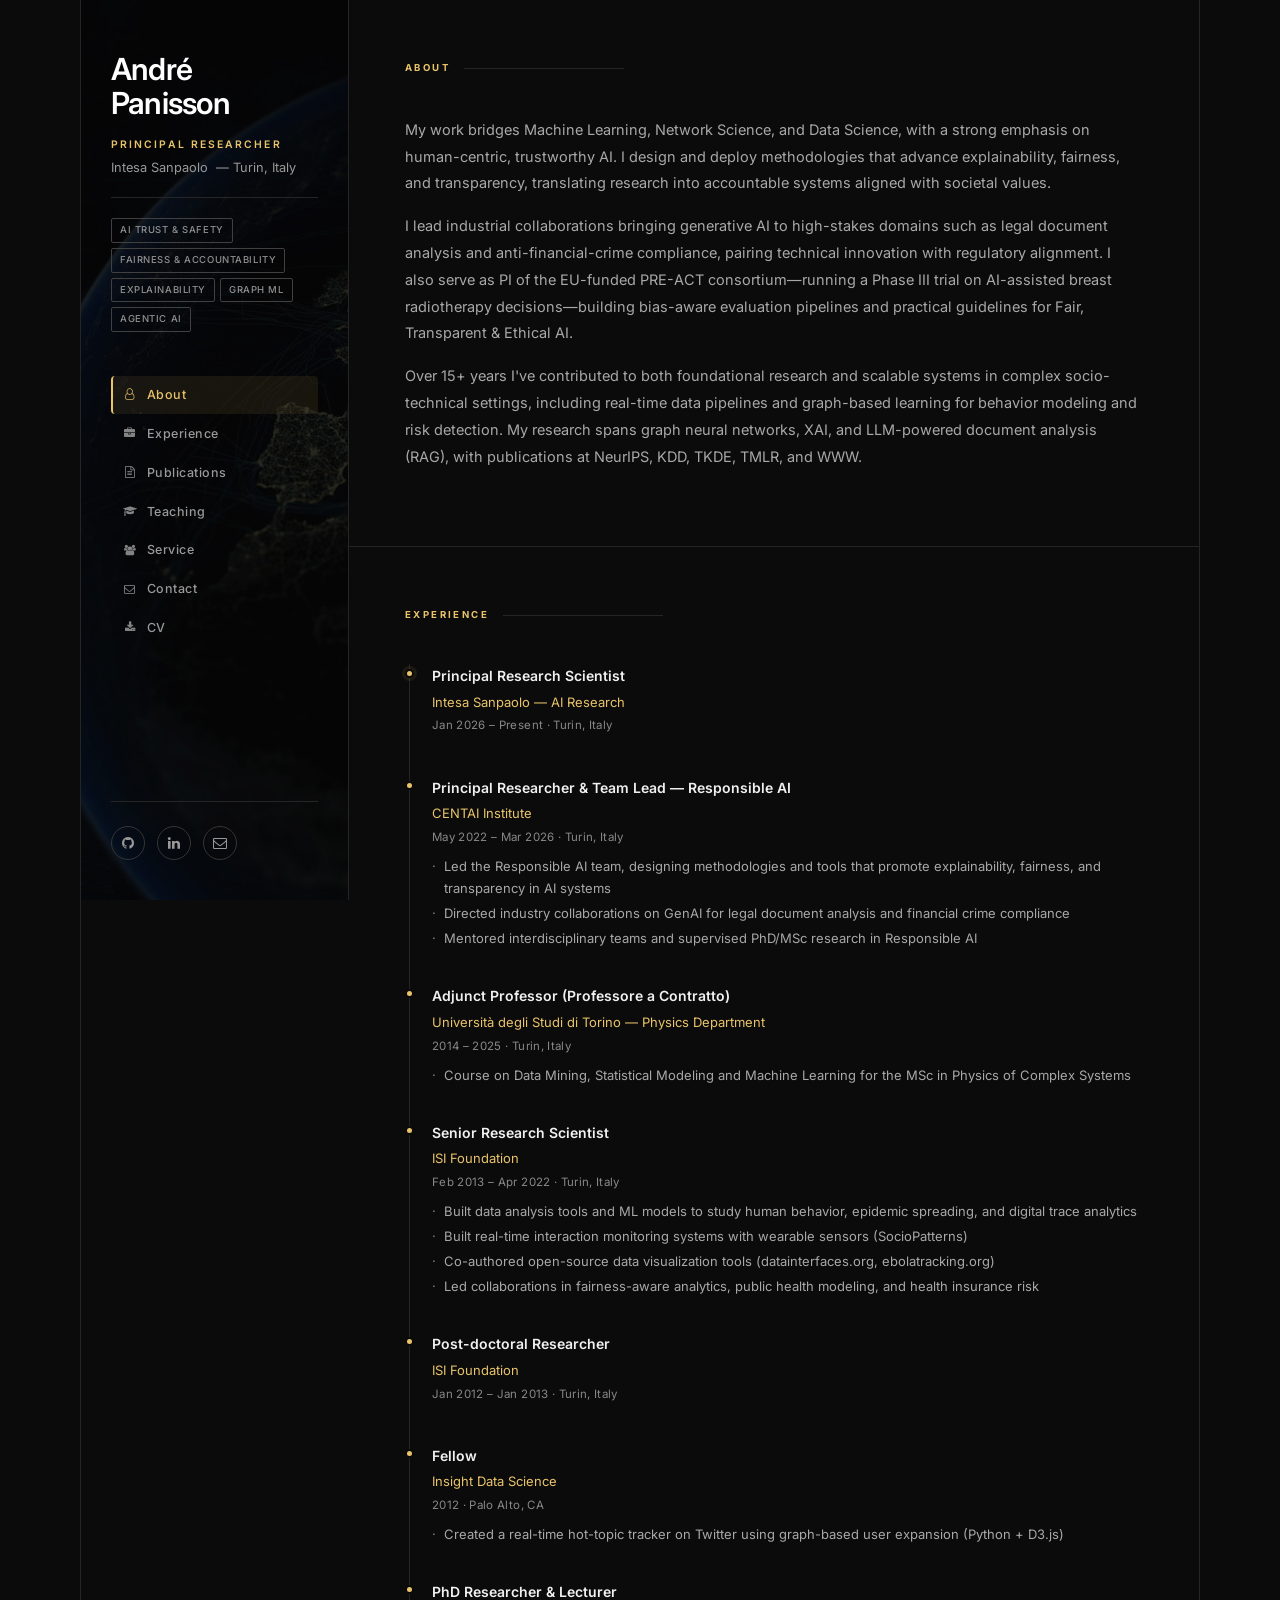
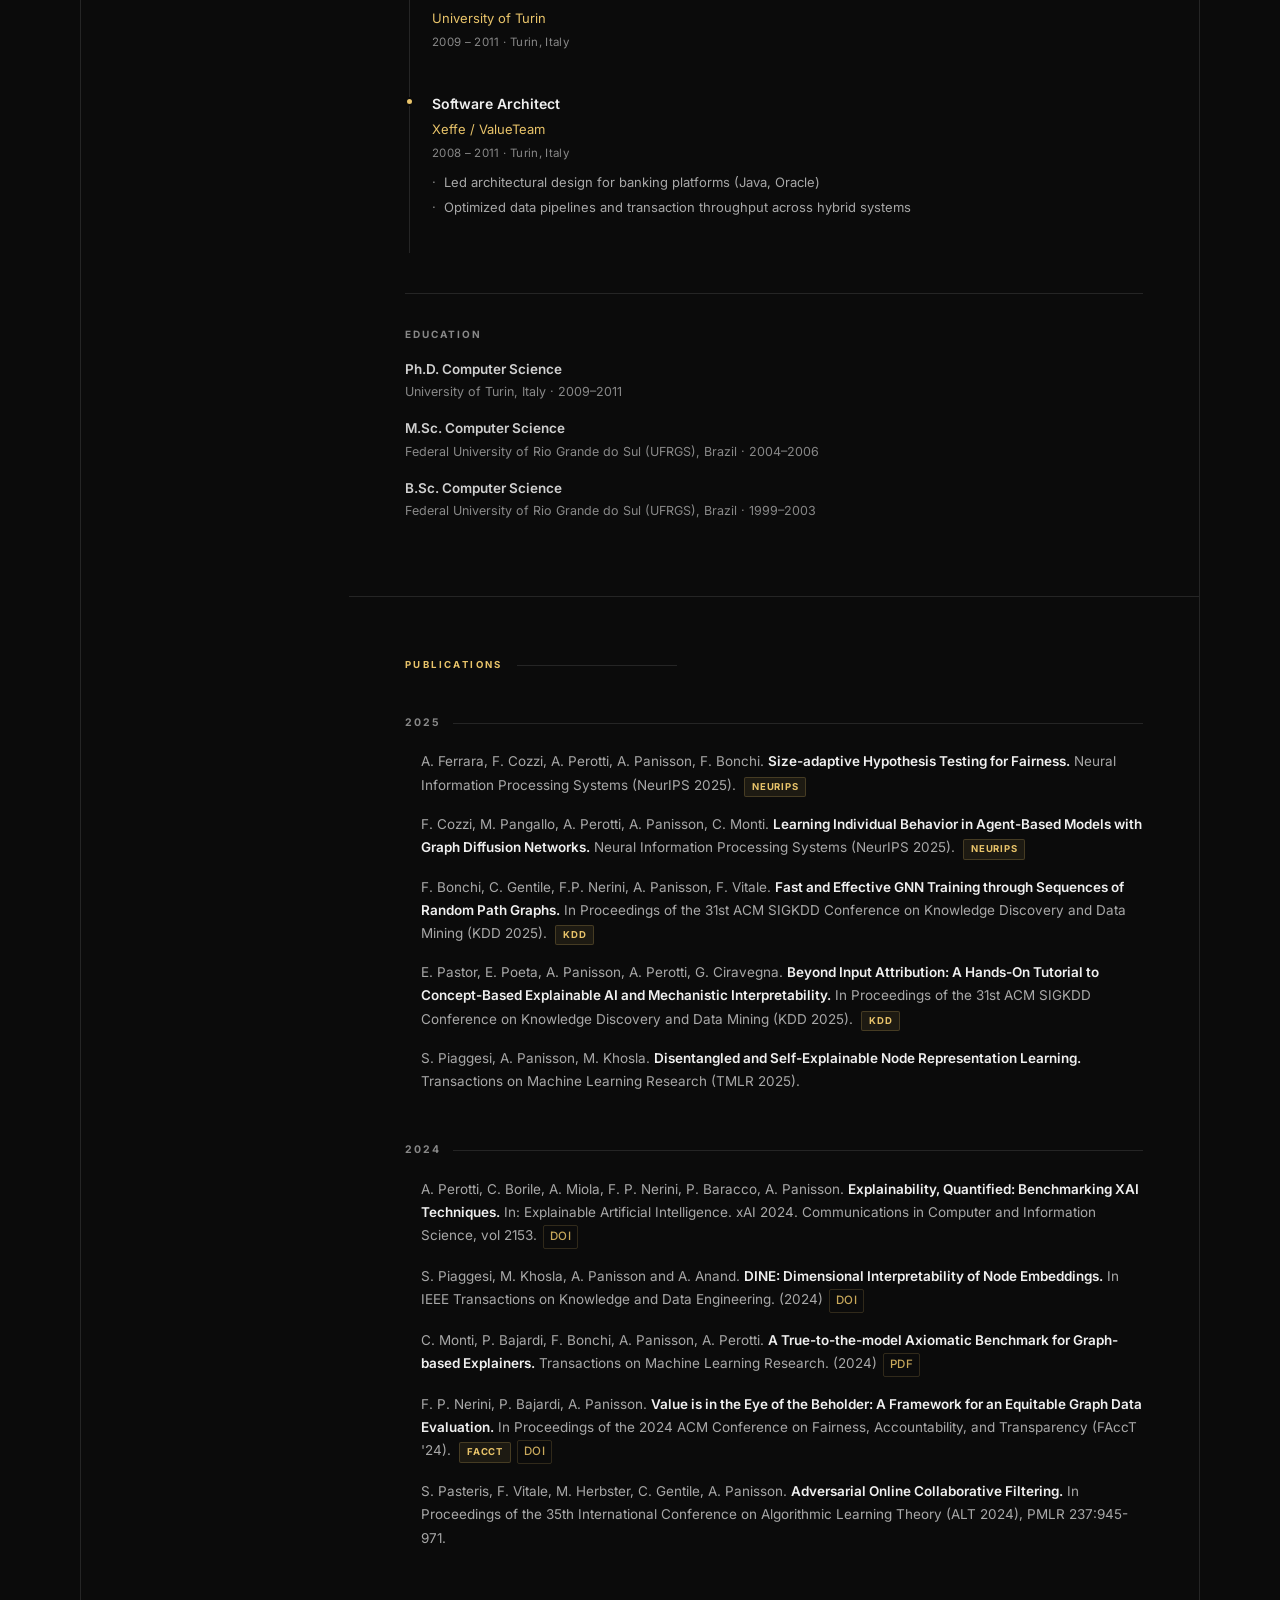
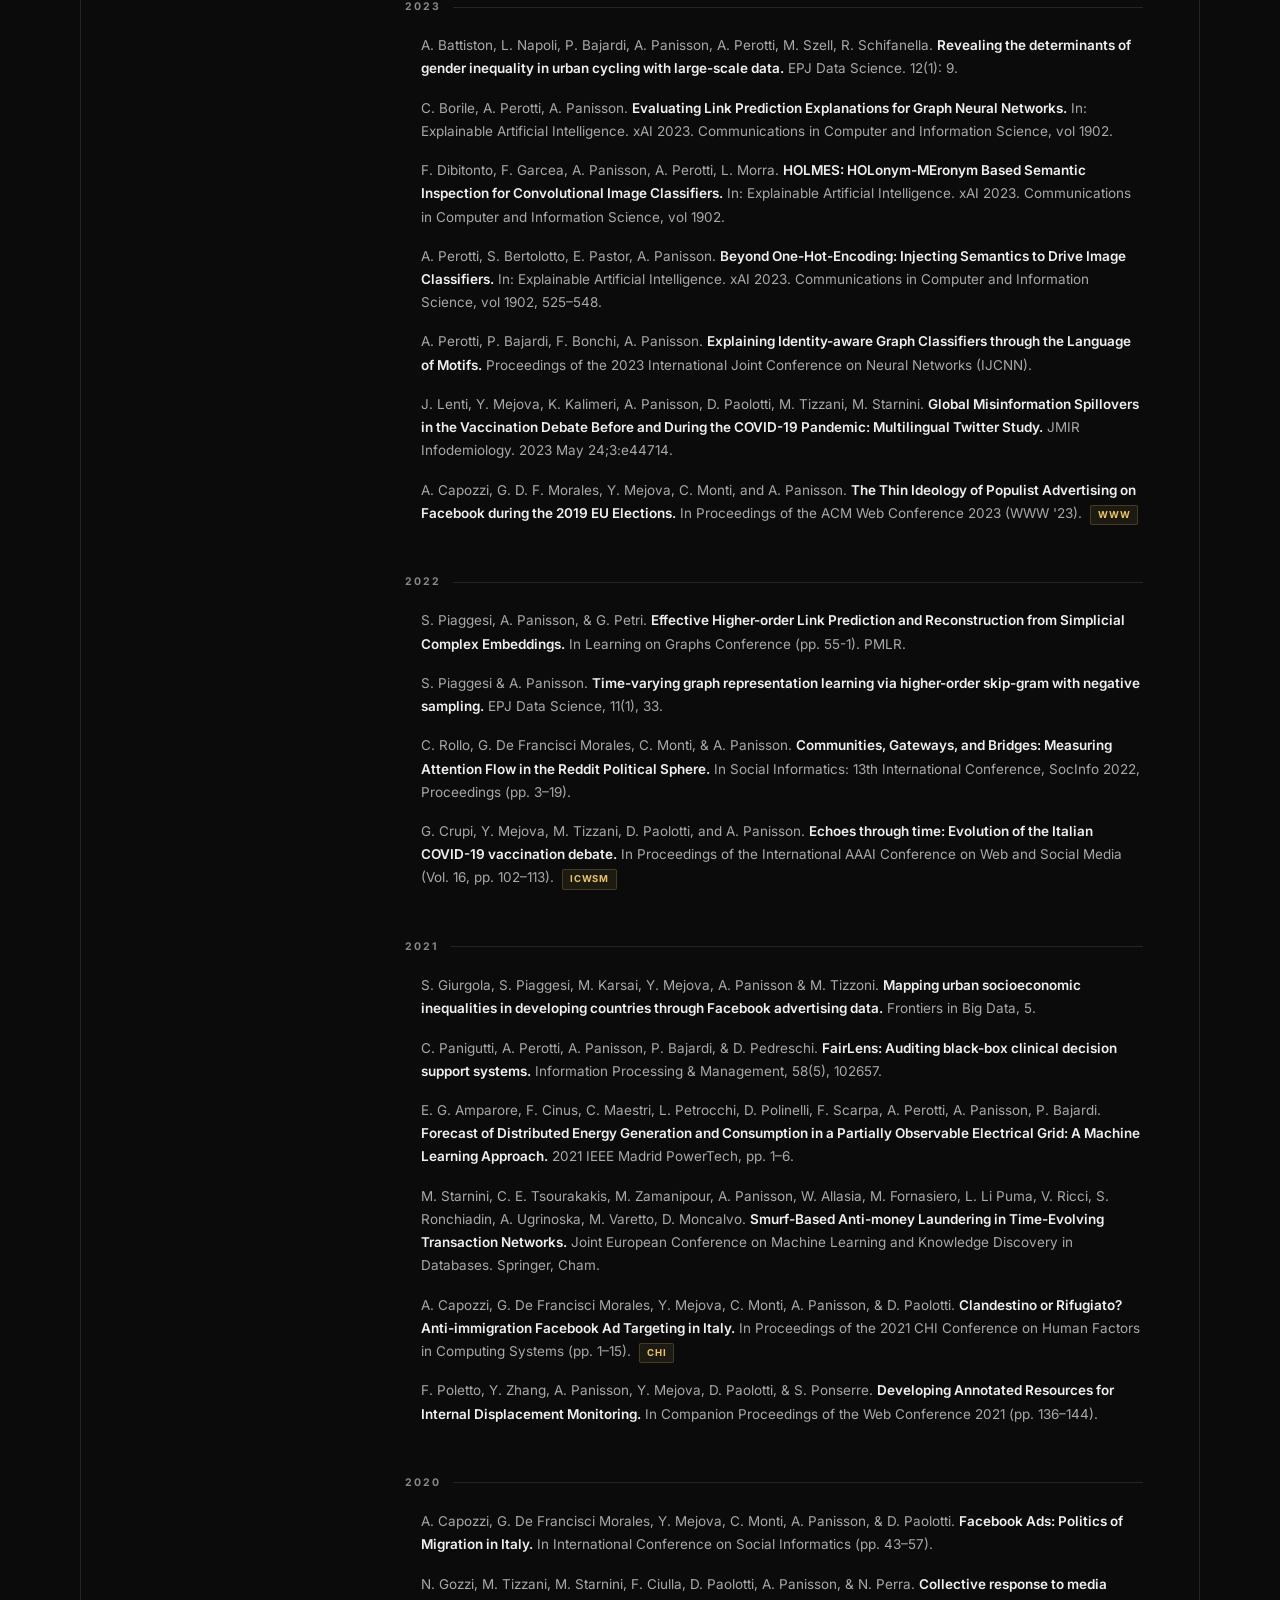
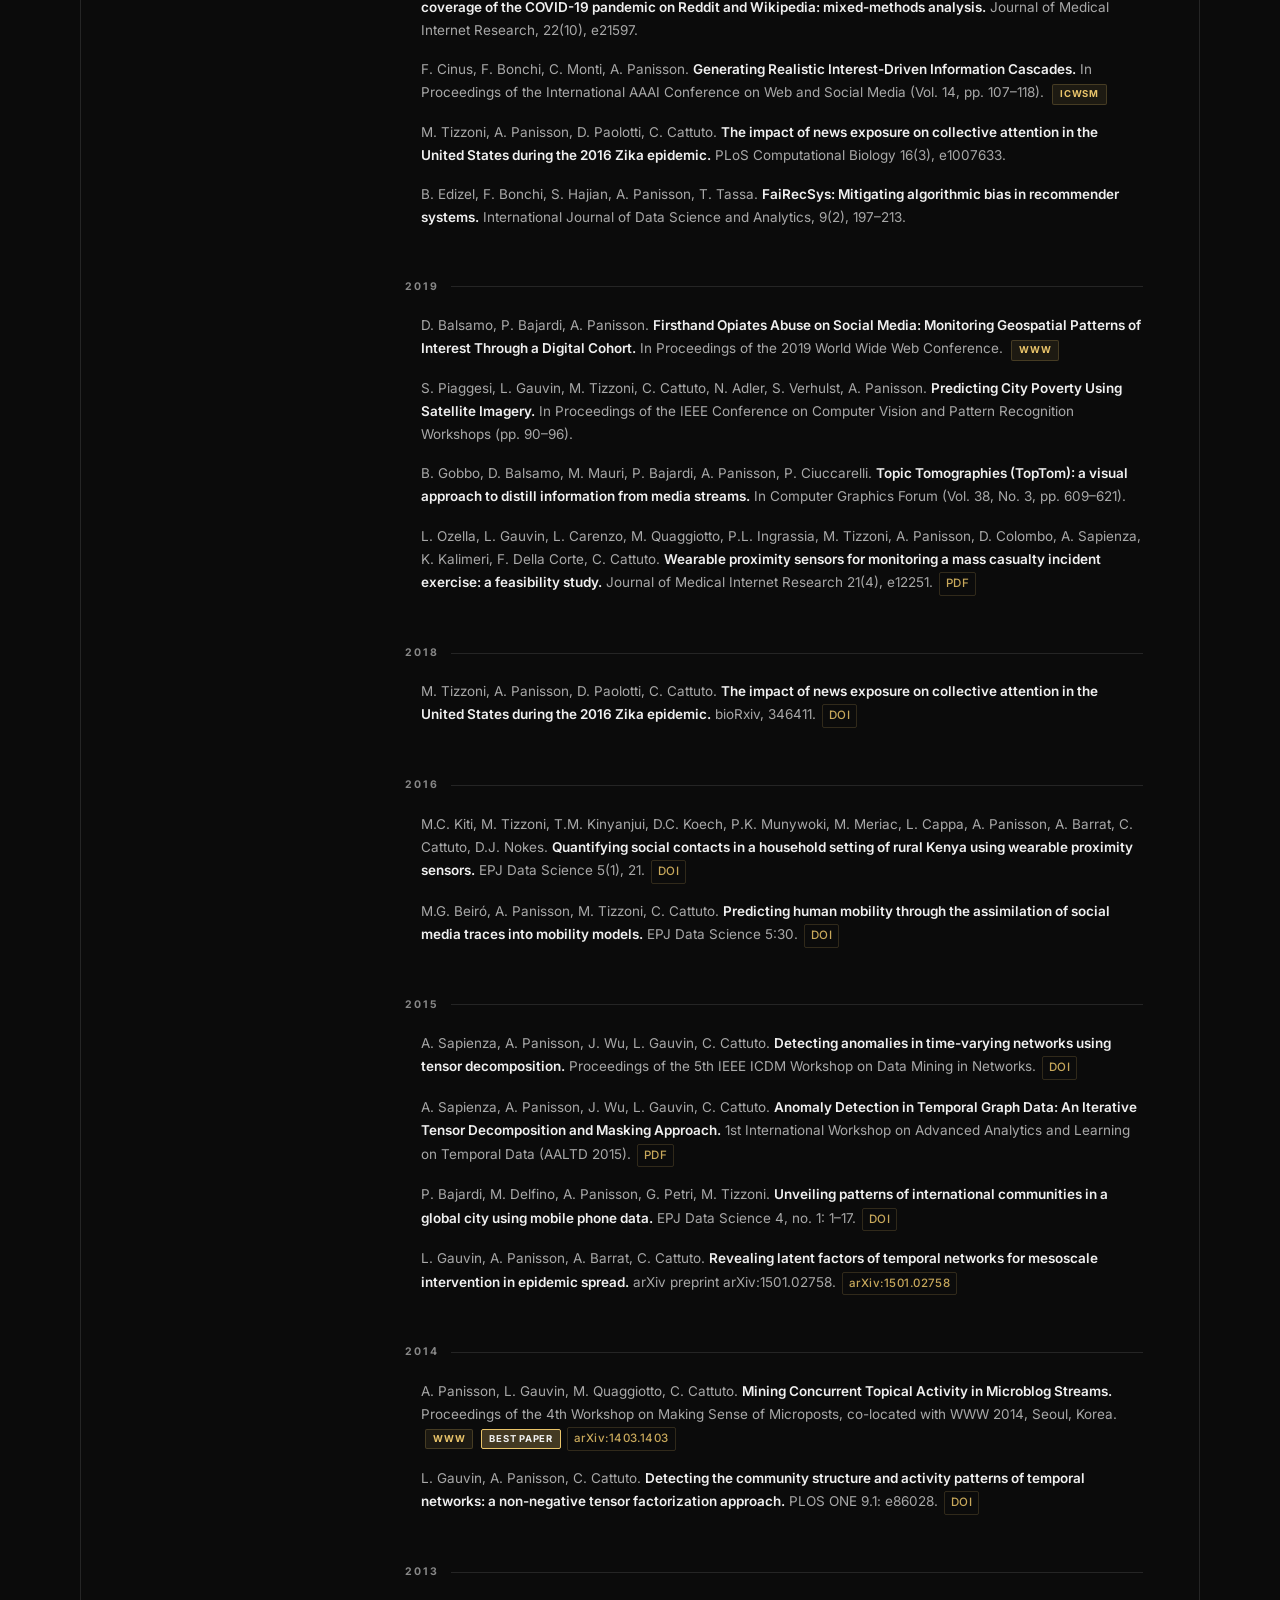
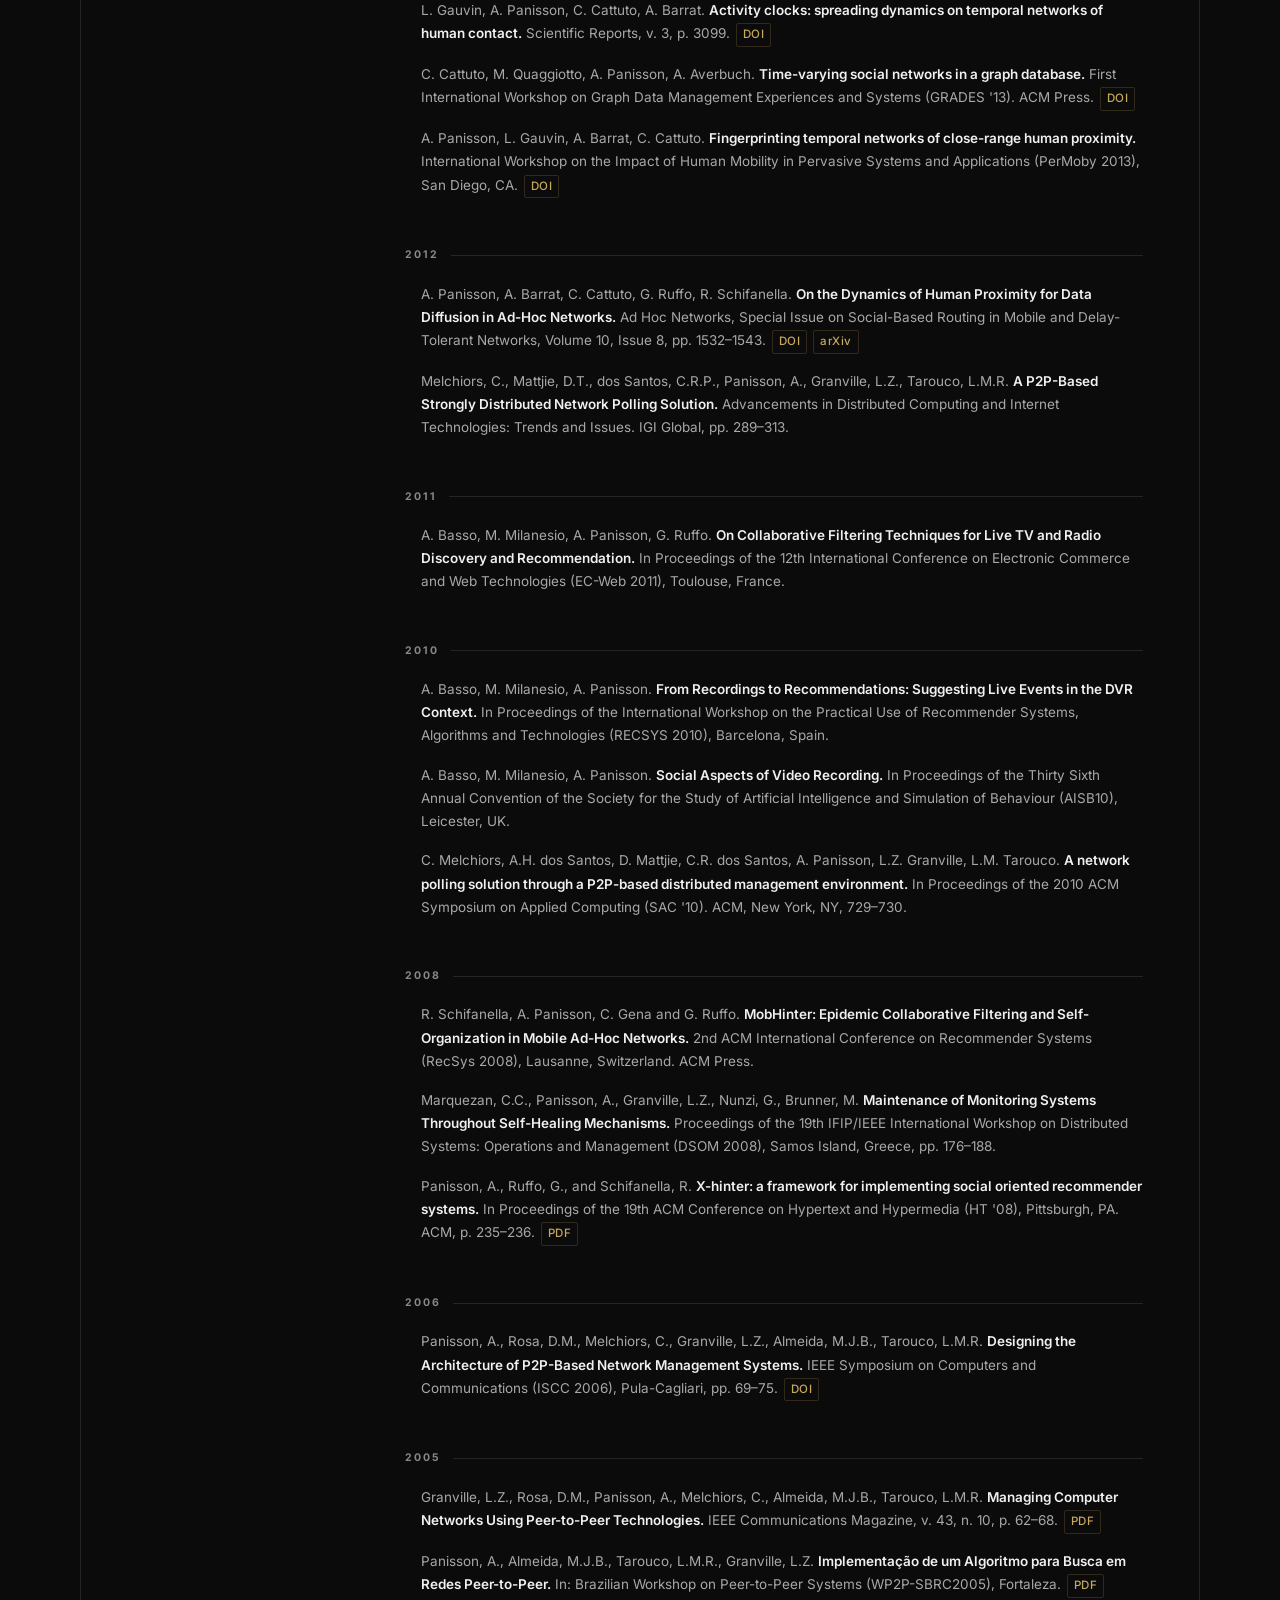
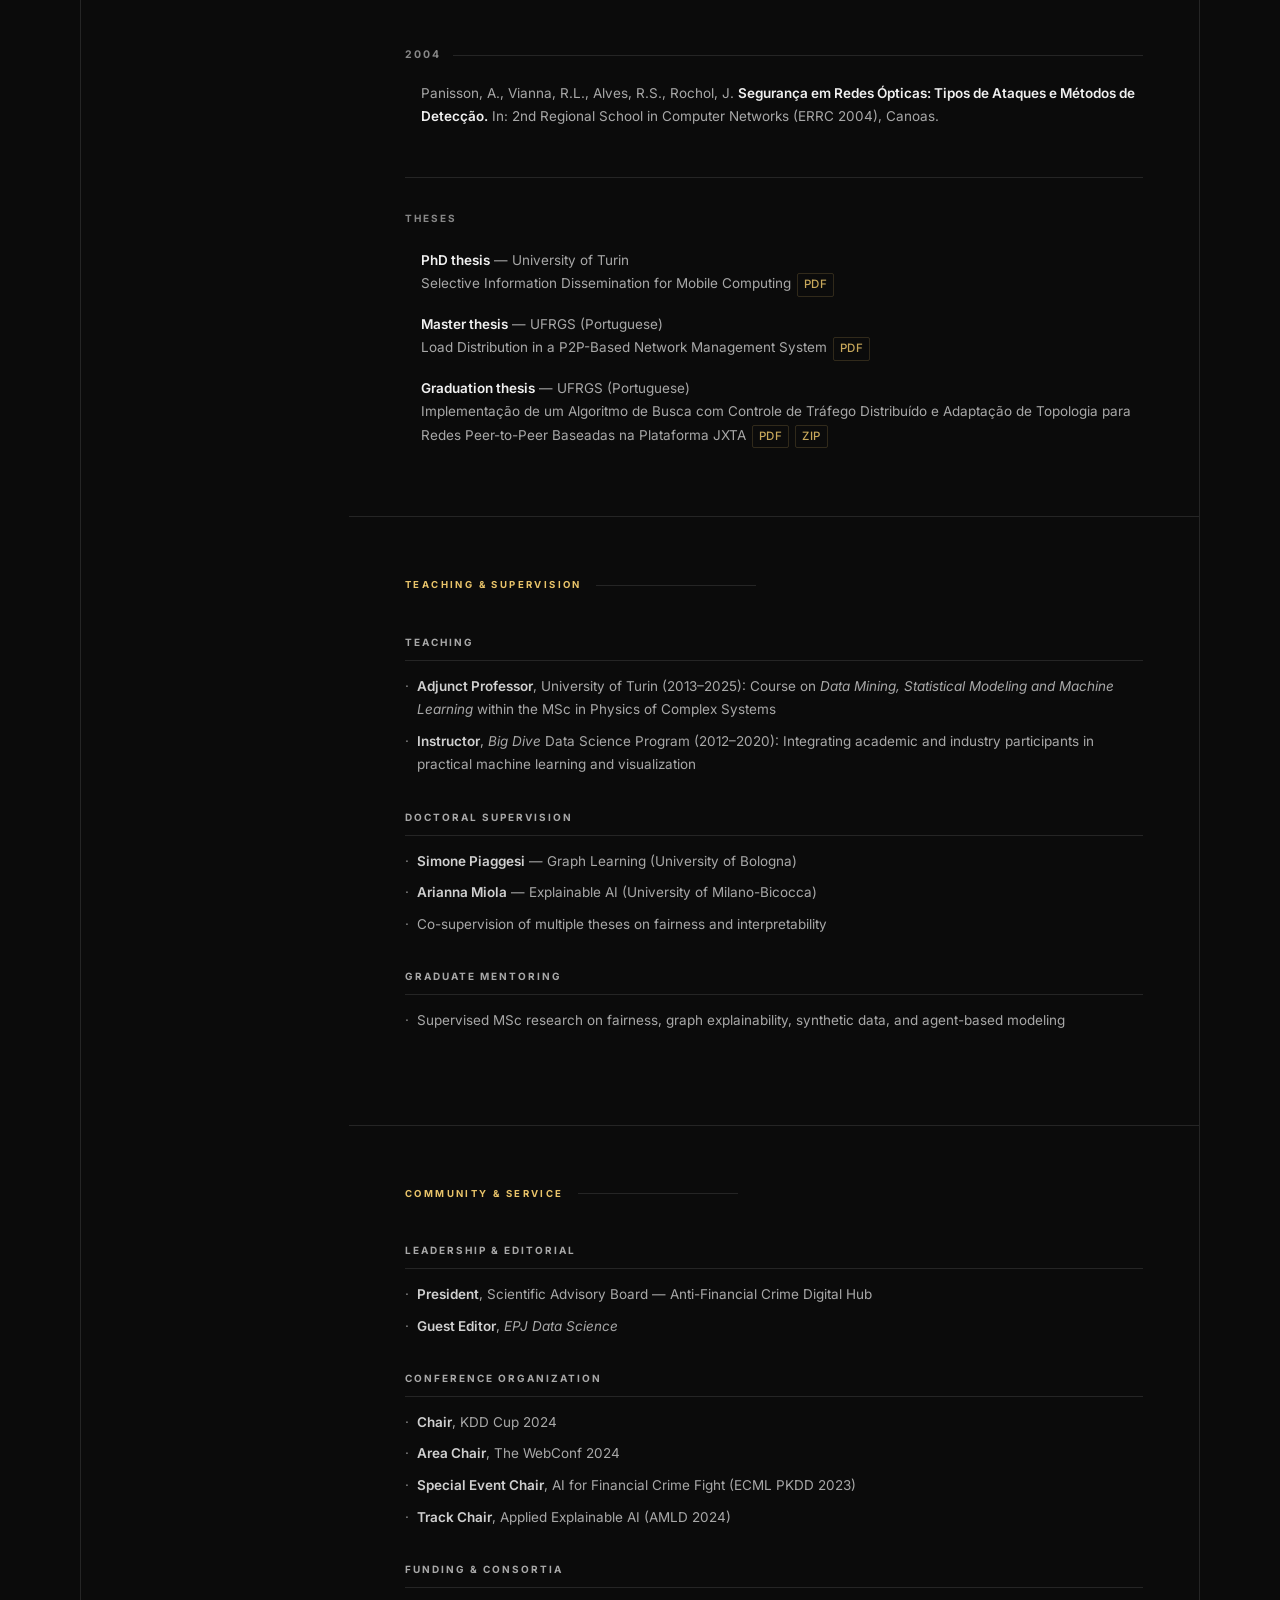
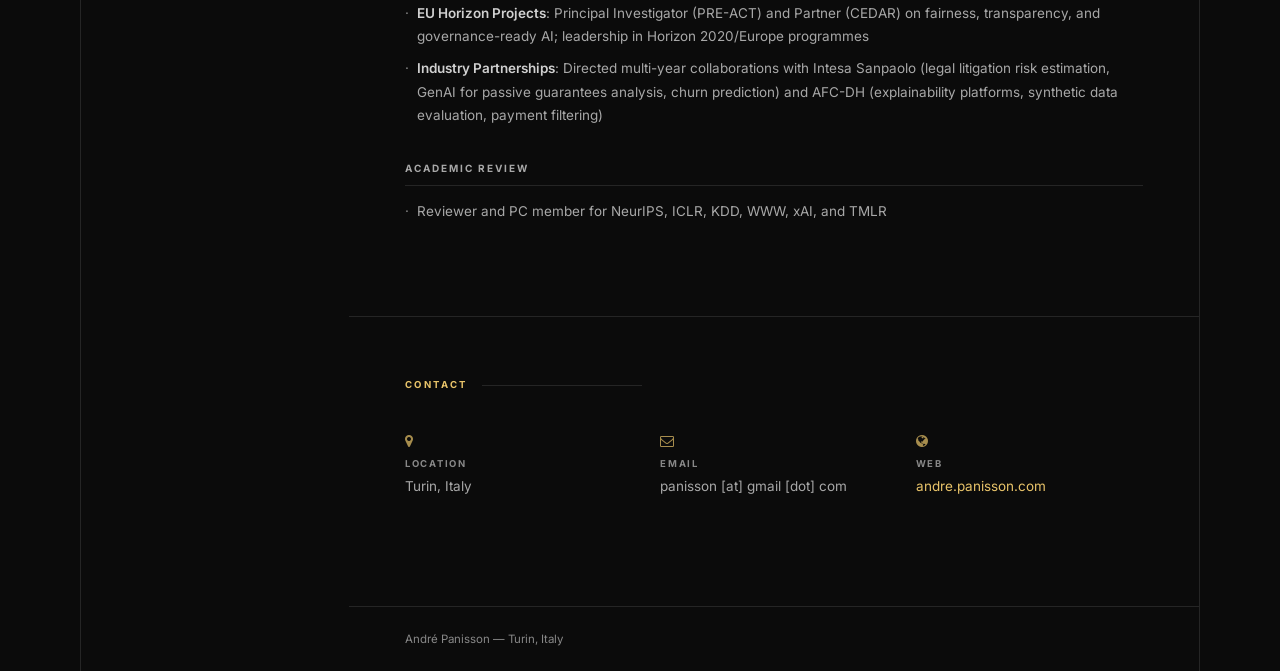
==== commit 31299dc4: "add venue tags" ====
--- a/index.html
+++ b/index.html
@@ -327,6 +327,28 @@
 }
 
 .pub-entry a:hover { opacity: 1; background: var(--accent-dim); }
+
+.venue-tag {
+  display: inline-block;
+  font-size: 9.5px;
+  font-weight: 700;
+  letter-spacing: 0.08em;
+  text-transform: uppercase;
+  color: var(--accent);
+  background: var(--accent-dim);
+  border: 1px solid var(--accent-line);
+  padding: 1px 7px;
+  border-radius: 2px;
+  vertical-align: baseline;
+  margin-left: 4px;
+  white-space: nowrap;
+}
+
+.venue-tag.best-paper {
+  color: #f0f0f0;
+  background: rgba(233, 196, 106, 0.25);
+  border-color: var(--accent);
+}
 
 /* theses */
 .thesis-group {
@@ -880,25 +902,25 @@
         <div class="pub-entry">
           A. Ferrara, F. Cozzi, A. Perotti, A. Panisson, F. Bonchi.
           <b>Size-adaptive Hypothesis Testing for Fairness.</b>
-          Neural Information Processing Systems (NeurIPS 2025).
+          Neural Information Processing Systems (NeurIPS 2025). <span class="venue-tag">NeurIPS</span>
         </div>
 
         <div class="pub-entry">
           F. Cozzi, M. Pangallo, A. Perotti, A. Panisson, C. Monti.
           <b>Learning Individual Behavior in Agent-Based Models with Graph Diffusion Networks.</b>
-          Neural Information Processing Systems (NeurIPS 2025).
+          Neural Information Processing Systems (NeurIPS 2025). <span class="venue-tag">NeurIPS</span>
         </div>
 
         <div class="pub-entry">
           F. Bonchi, C. Gentile, F.P. Nerini, A. Panisson, F. Vitale.
           <b>Fast and Effective GNN Training through Sequences of Random Path Graphs.</b>
-          In Proceedings of the 31st ACM SIGKDD Conference on Knowledge Discovery and Data Mining (KDD 2025).
+          In Proceedings of the 31st ACM SIGKDD Conference on Knowledge Discovery and Data Mining (KDD 2025). <span class="venue-tag">KDD</span>
         </div>
 
         <div class="pub-entry">
           E. Pastor, E. Poeta, A. Panisson, A. Perotti, G. Ciravegna.
           <b>Beyond Input Attribution: A Hands-On Tutorial to Concept-Based Explainable AI and Mechanistic Interpretability.</b>
-          In Proceedings of the 31st ACM SIGKDD Conference on Knowledge Discovery and Data Mining (KDD 2025).
+          In Proceedings of the 31st ACM SIGKDD Conference on Knowledge Discovery and Data Mining (KDD 2025). <span class="venue-tag">KDD</span>
         </div>
 
         <div class="pub-entry">
@@ -935,7 +957,7 @@
         <div class="pub-entry">
           F. P. Nerini, P. Bajardi, A. Panisson.
           <b>Value is in the Eye of the Beholder: A Framework for an Equitable Graph Data Evaluation.</b>
-          In Proceedings of the 2024 ACM Conference on Fairness, Accountability, and Transparency (FAccT '24).
+          In Proceedings of the 2024 ACM Conference on Fairness, Accountability, and Transparency (FAccT '24). <span class="venue-tag">FAccT</span>
           <a href="https://doi.org/10.1145/3630106.3658919">DOI</a>
         </div>
 
@@ -988,7 +1010,7 @@
         <div class="pub-entry">
           A. Capozzi, G. D. F. Morales, Y. Mejova, C. Monti, and A. Panisson.
           <b>The Thin Ideology of Populist Advertising on Facebook during the 2019 EU Elections.</b>
-          In Proceedings of the ACM Web Conference 2023 (WWW '23).
+          In Proceedings of the ACM Web Conference 2023 (WWW '23). <span class="venue-tag">WWW</span>
         </div>
       </div>
 
@@ -1016,7 +1038,7 @@
         <div class="pub-entry">
           G. Crupi, Y. Mejova, M. Tizzani, D. Paolotti, and A. Panisson.
           <b>Echoes through time: Evolution of the Italian COVID-19 vaccination debate.</b>
-          In Proceedings of the International AAAI Conference on Web and Social Media (Vol. 16, pp. 102–113).
+          In Proceedings of the International AAAI Conference on Web and Social Media (Vol. 16, pp. 102–113). <span class="venue-tag">ICWSM</span>
         </div>
       </div>
 
@@ -1050,7 +1072,7 @@
         <div class="pub-entry">
           A. Capozzi, G. De Francisci Morales, Y. Mejova, C. Monti, A. Panisson, &amp; D. Paolotti.
           <b>Clandestino or Rifugiato? Anti-immigration Facebook Ad Targeting in Italy.</b>
-          In Proceedings of the 2021 CHI Conference on Human Factors in Computing Systems (pp. 1–15).
+          In Proceedings of the 2021 CHI Conference on Human Factors in Computing Systems (pp. 1–15). <span class="venue-tag">CHI</span>
         </div>
 
         <div class="pub-entry">
@@ -1078,7 +1100,7 @@
         <div class="pub-entry">
           F. Cinus, F. Bonchi, C. Monti, A. Panisson.
           <b>Generating Realistic Interest-Driven Information Cascades.</b>
-          In Proceedings of the International AAAI Conference on Web and Social Media (Vol. 14, pp. 107–118).
+          In Proceedings of the International AAAI Conference on Web and Social Media (Vol. 14, pp. 107–118). <span class="venue-tag">ICWSM</span>
         </div>
 
         <div class="pub-entry">
@@ -1100,7 +1122,7 @@
         <div class="pub-entry">
           D. Balsamo, P. Bajardi, A. Panisson.
           <b>Firsthand Opiates Abuse on Social Media: Monitoring Geospatial Patterns of Interest Through a Digital Cohort.</b>
-          In Proceedings of the 2019 World Wide Web Conference.
+          In Proceedings of the 2019 World Wide Web Conference. <span class="venue-tag">WWW</span>
         </div>
 
         <div class="pub-entry">
@@ -1190,8 +1212,7 @@
         <div class="pub-entry">
           A. Panisson, L. Gauvin, M. Quaggiotto, C. Cattuto.
           <b>Mining Concurrent Topical Activity in Microblog Streams.</b>
-          Proceedings of the 4th Workshop on Making Sense of Microposts, co-located with WWW 2014, Seoul, Korea.
-          <span style="font-size:11px; color: var(--accent); font-weight:600;">Best Paper Award</span>
+          Proceedings of the 4th Workshop on Making Sense of Microposts, co-located with WWW 2014, Seoul, Korea. <span class="venue-tag">WWW</span> <span class="venue-tag best-paper">Best Paper</span>
           <a href="http://arxiv.org/abs/1403.1403">arXiv:1403.1403</a>
         </div>
 
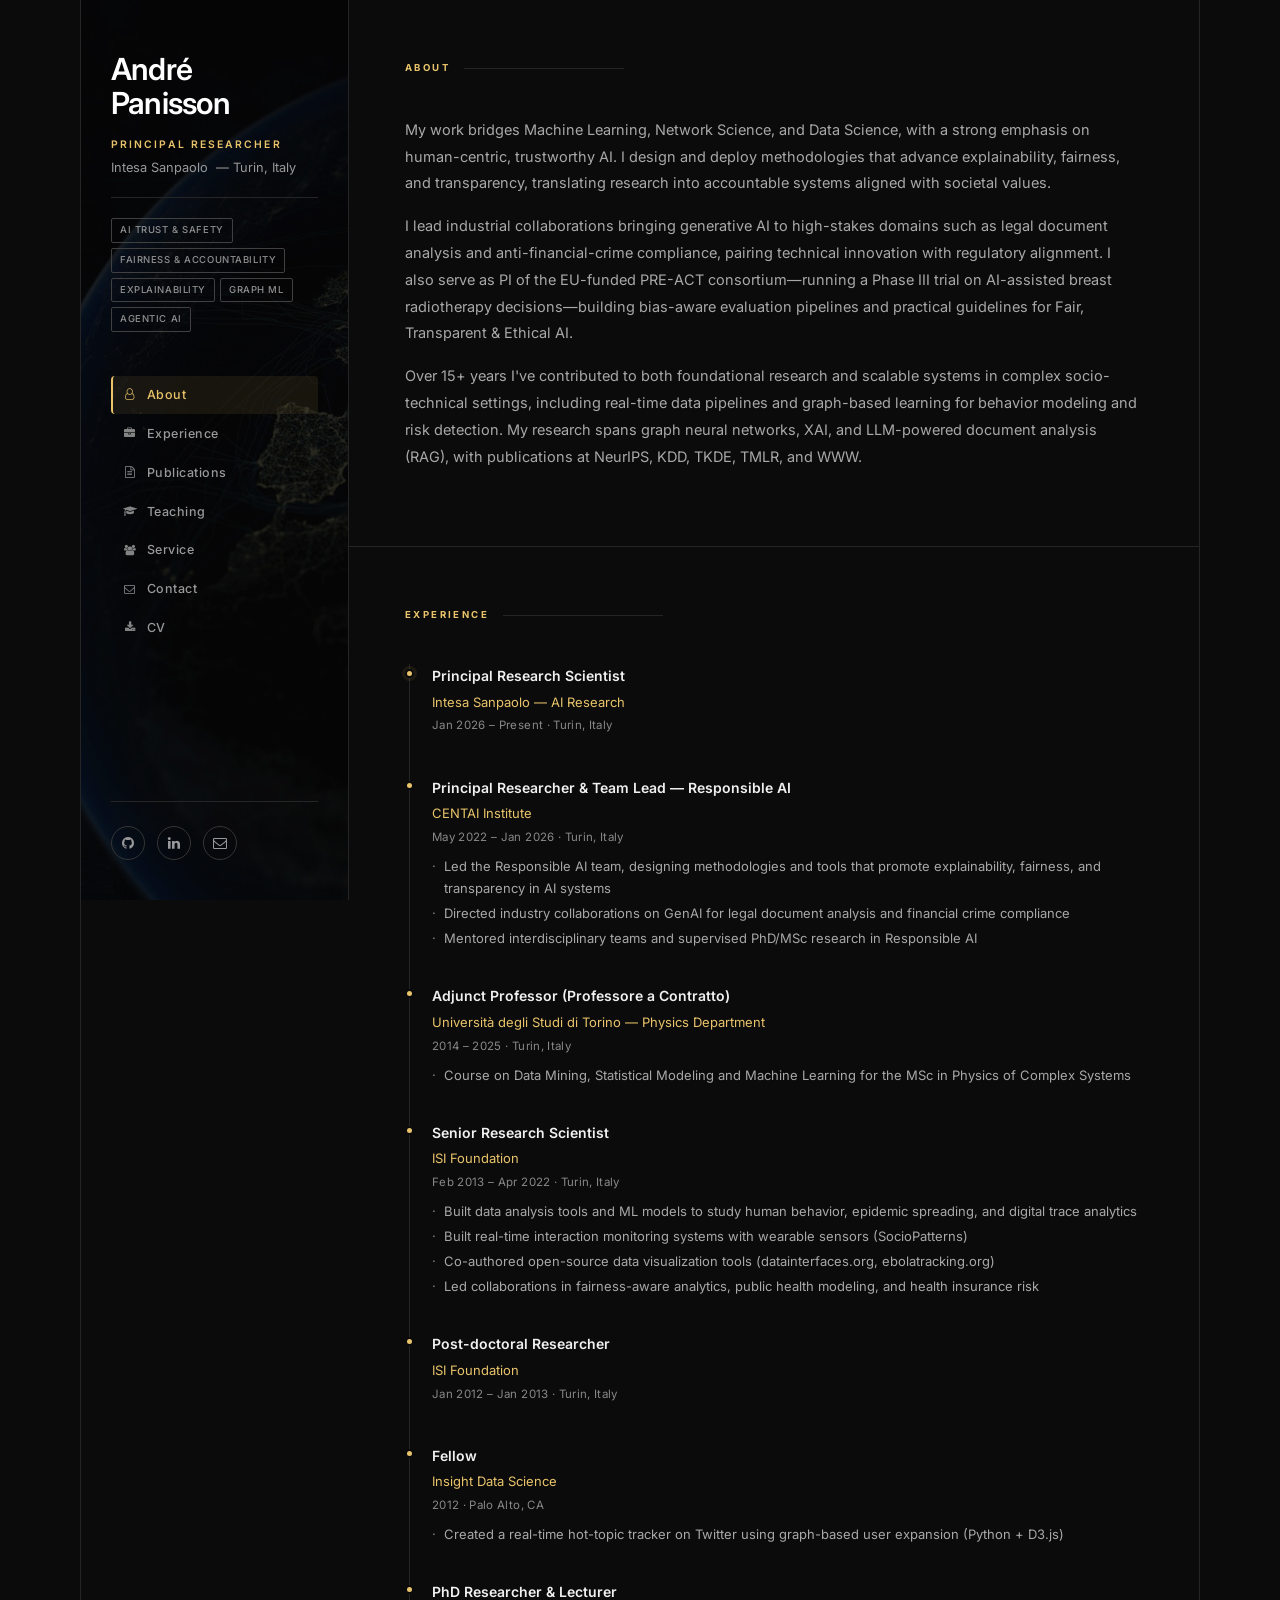
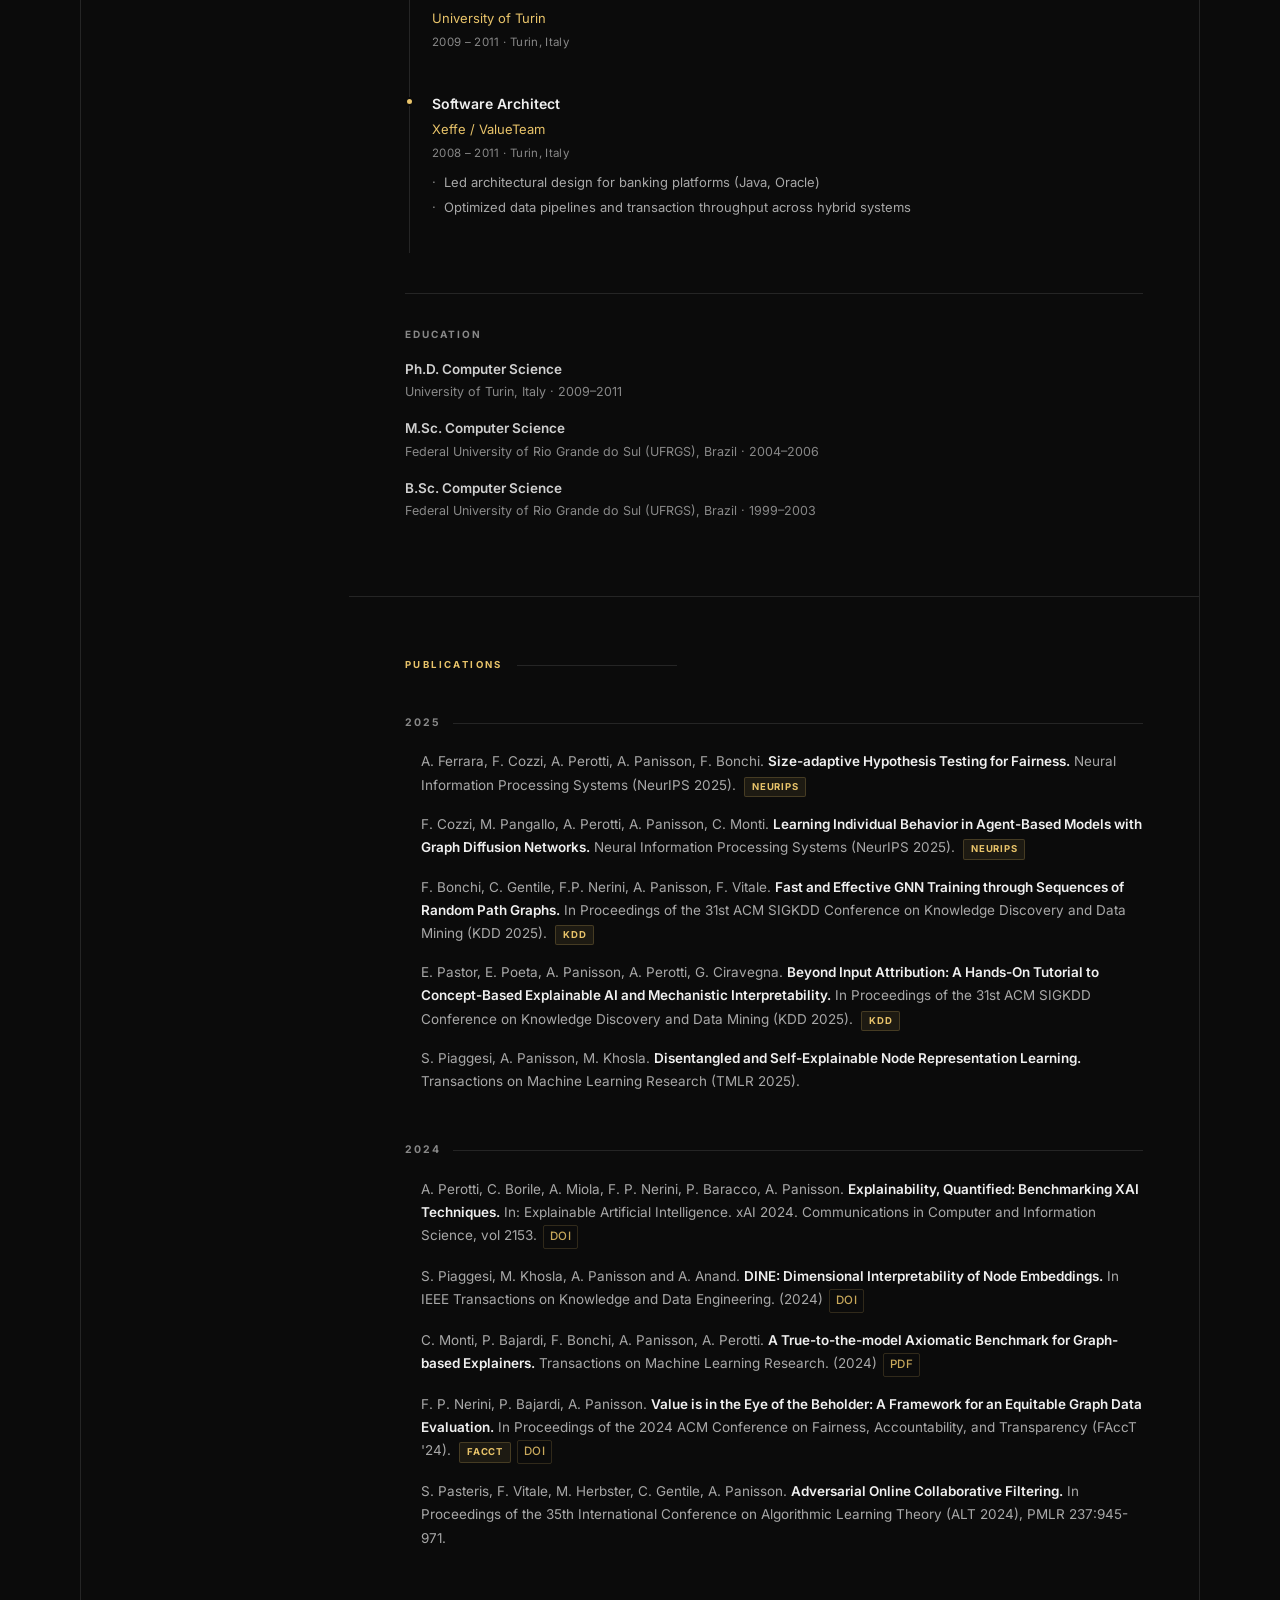
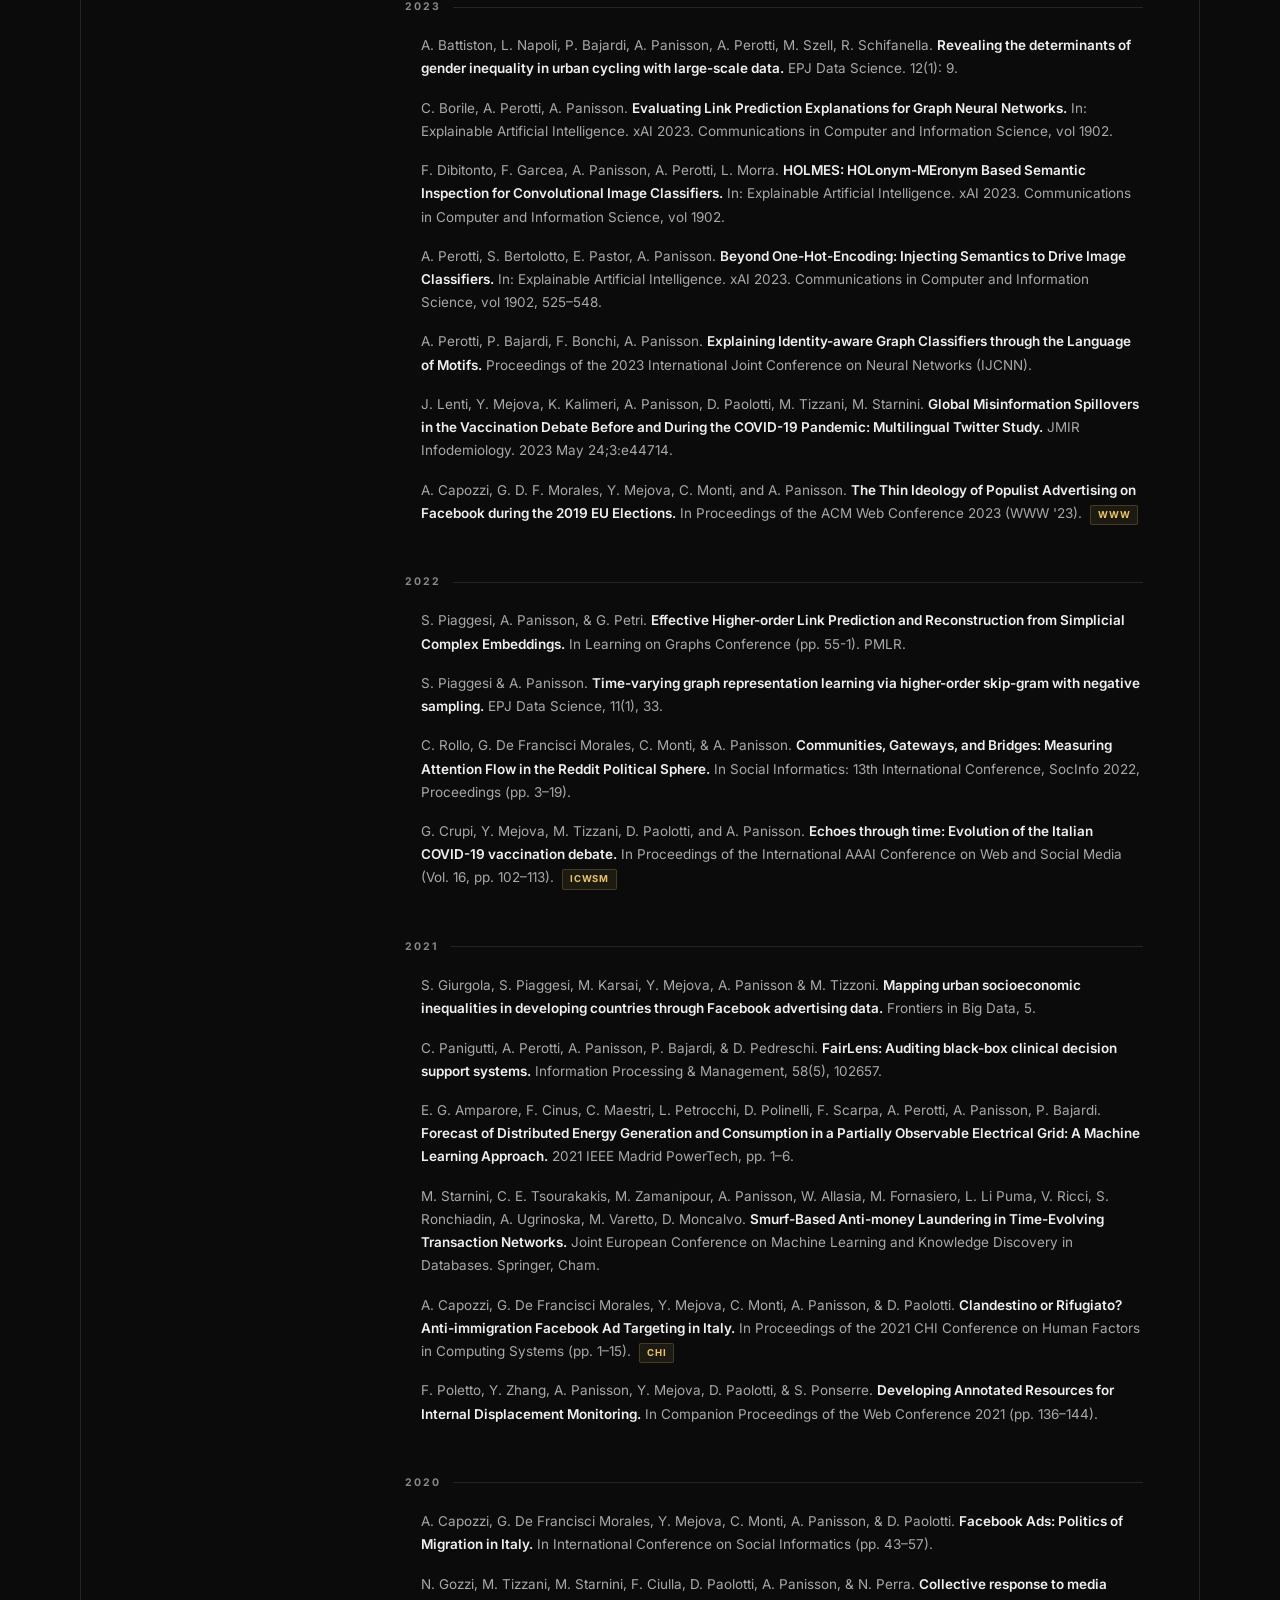
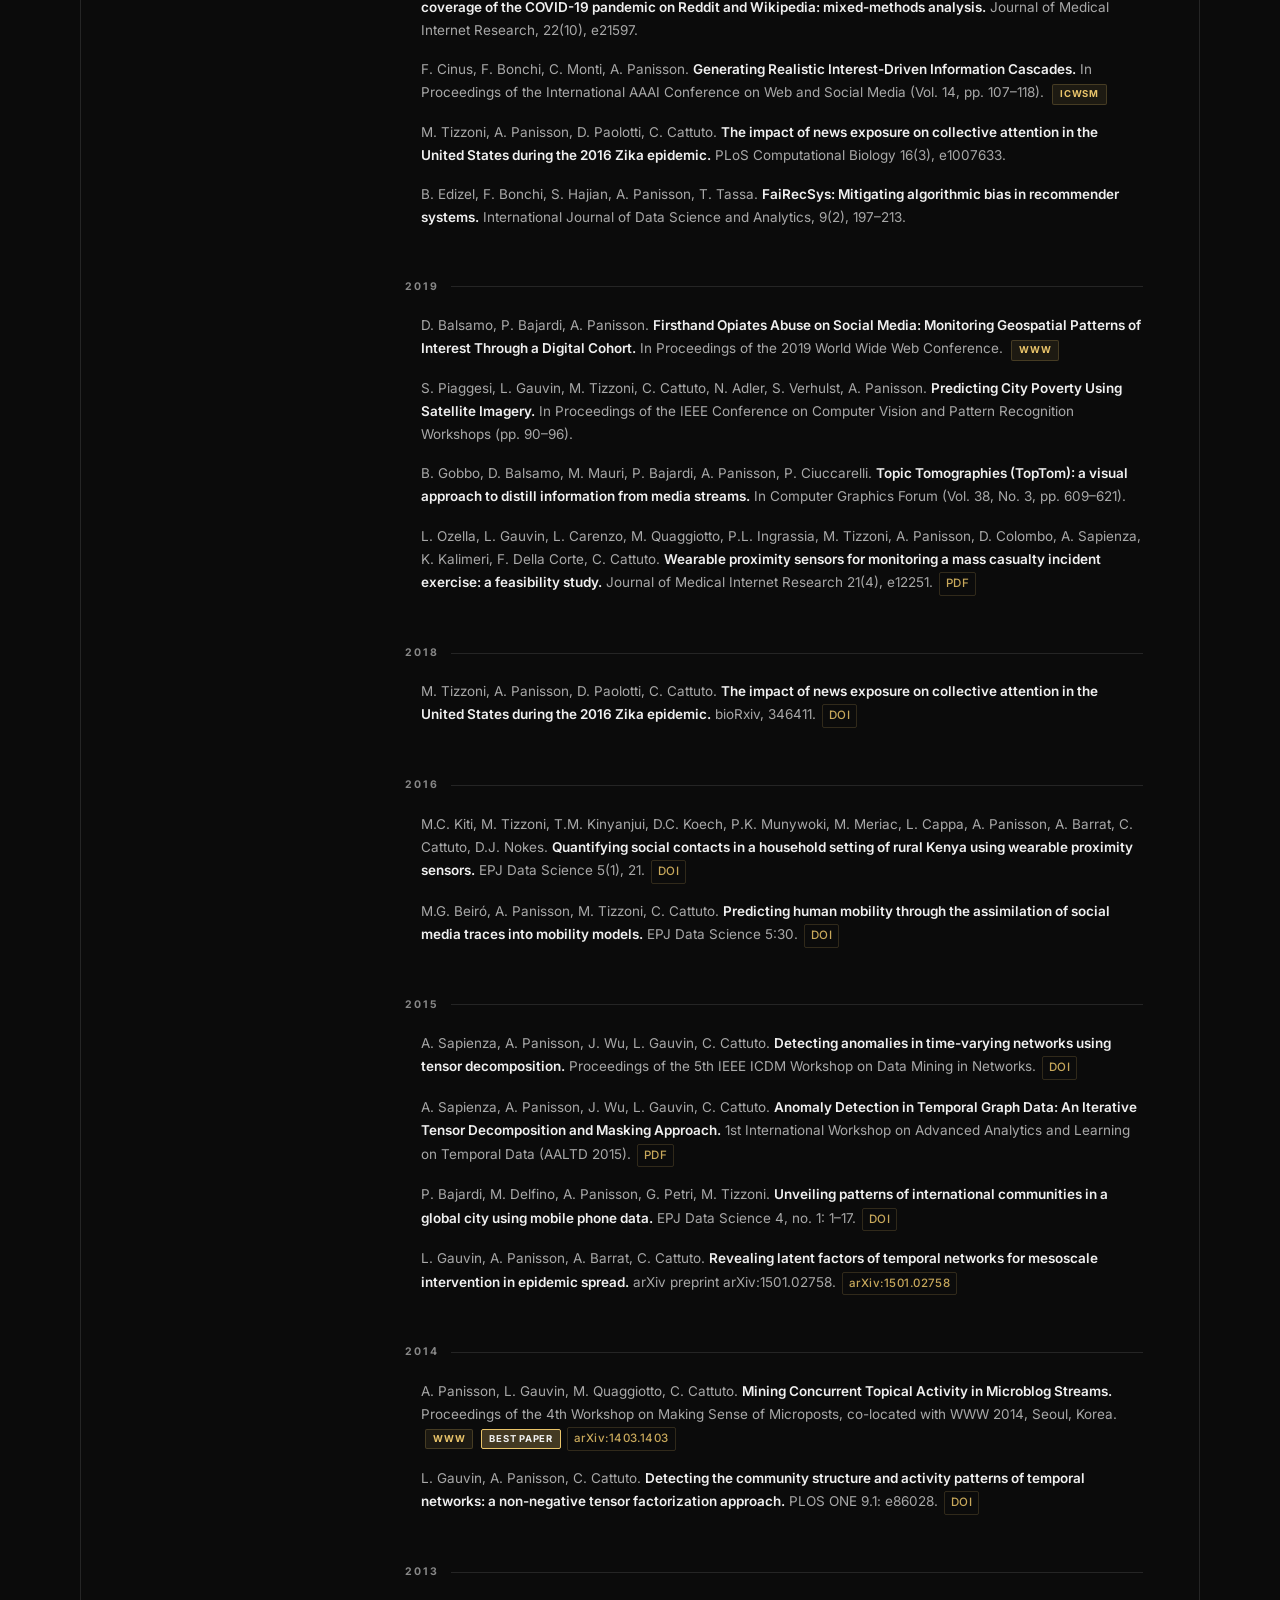
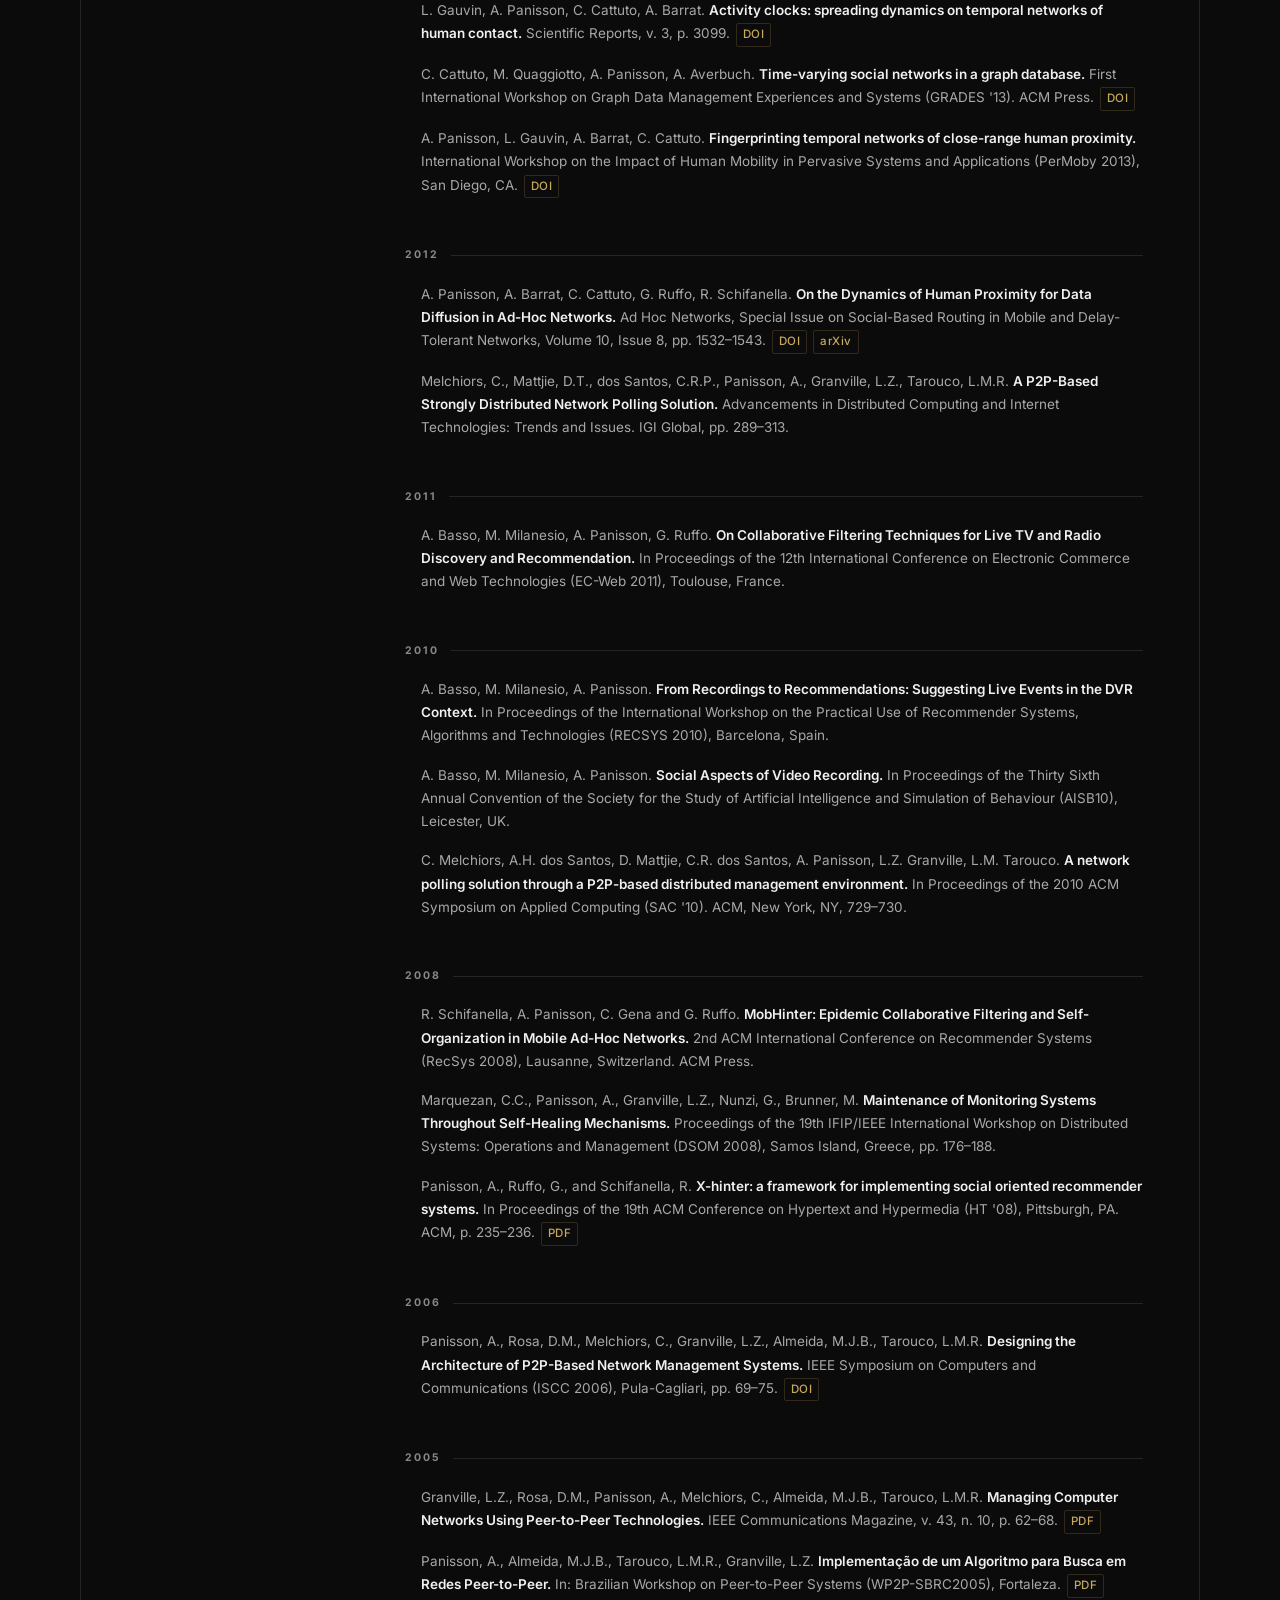
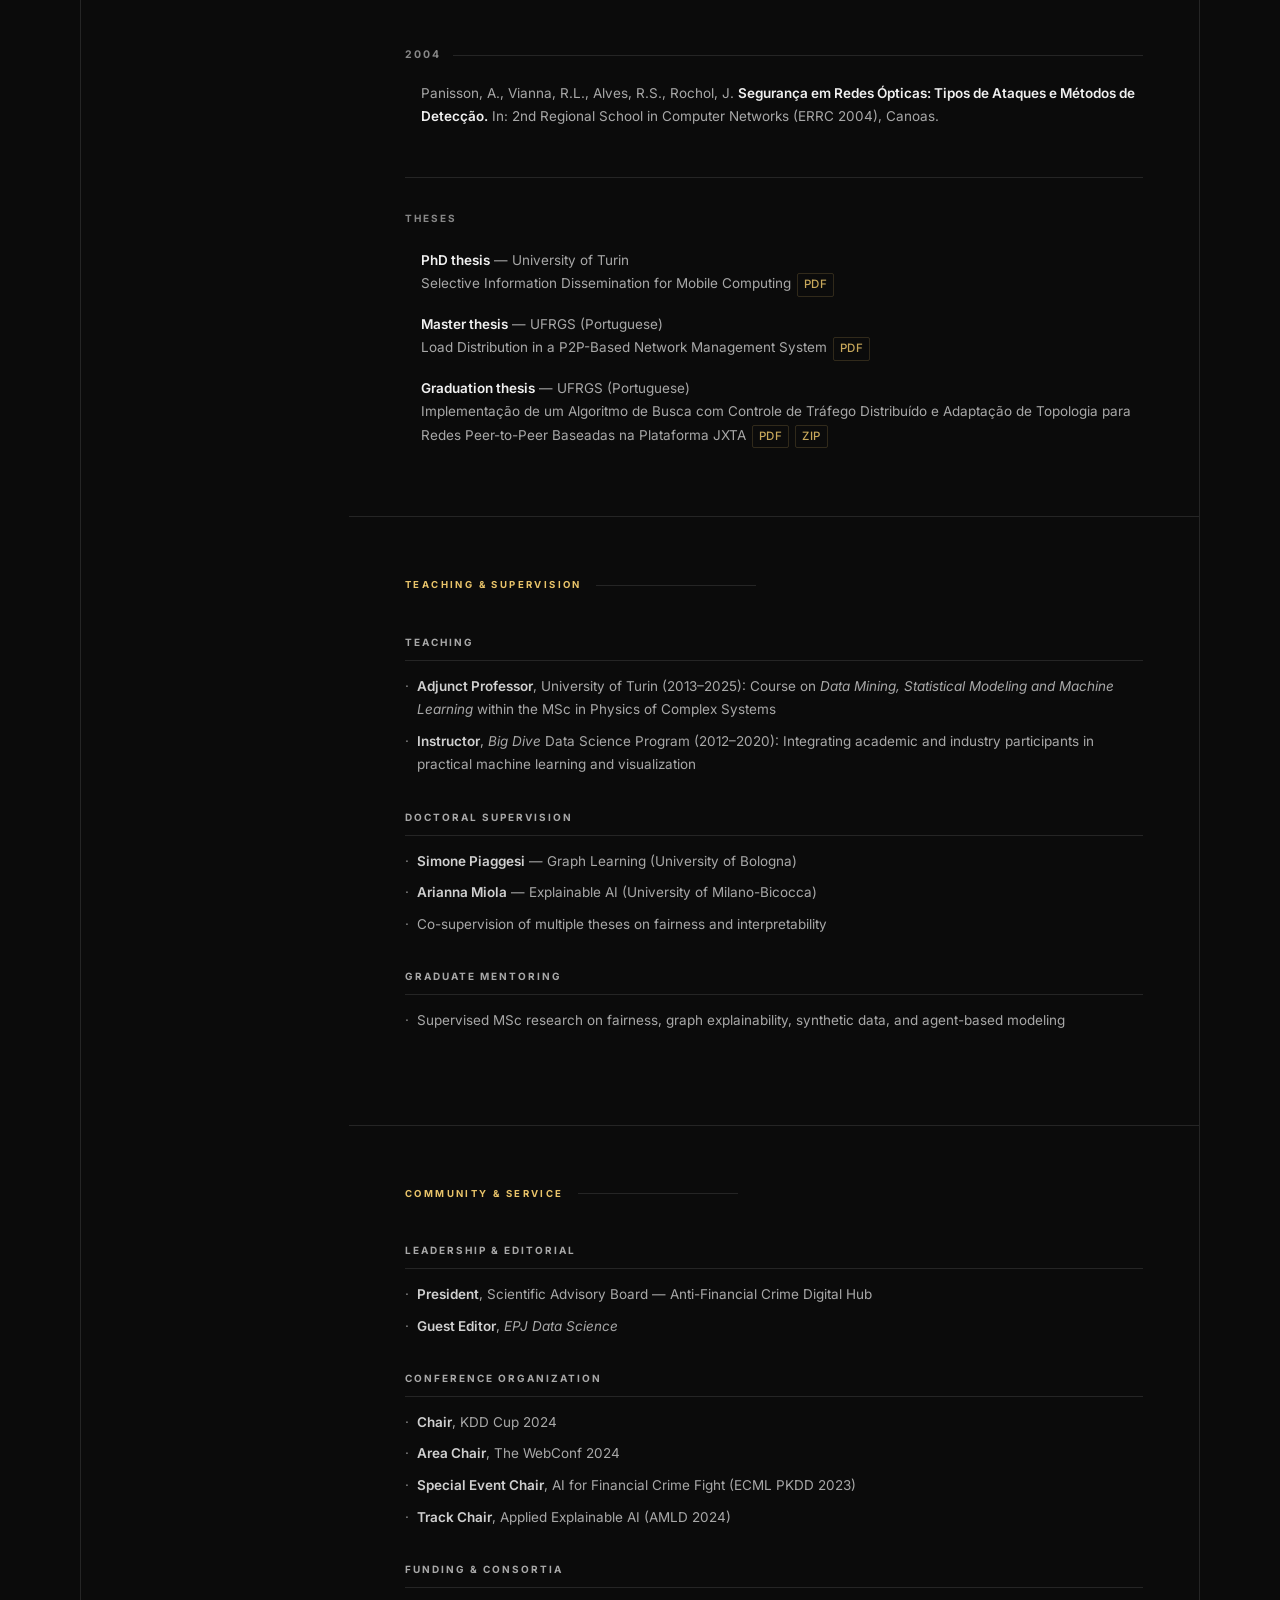
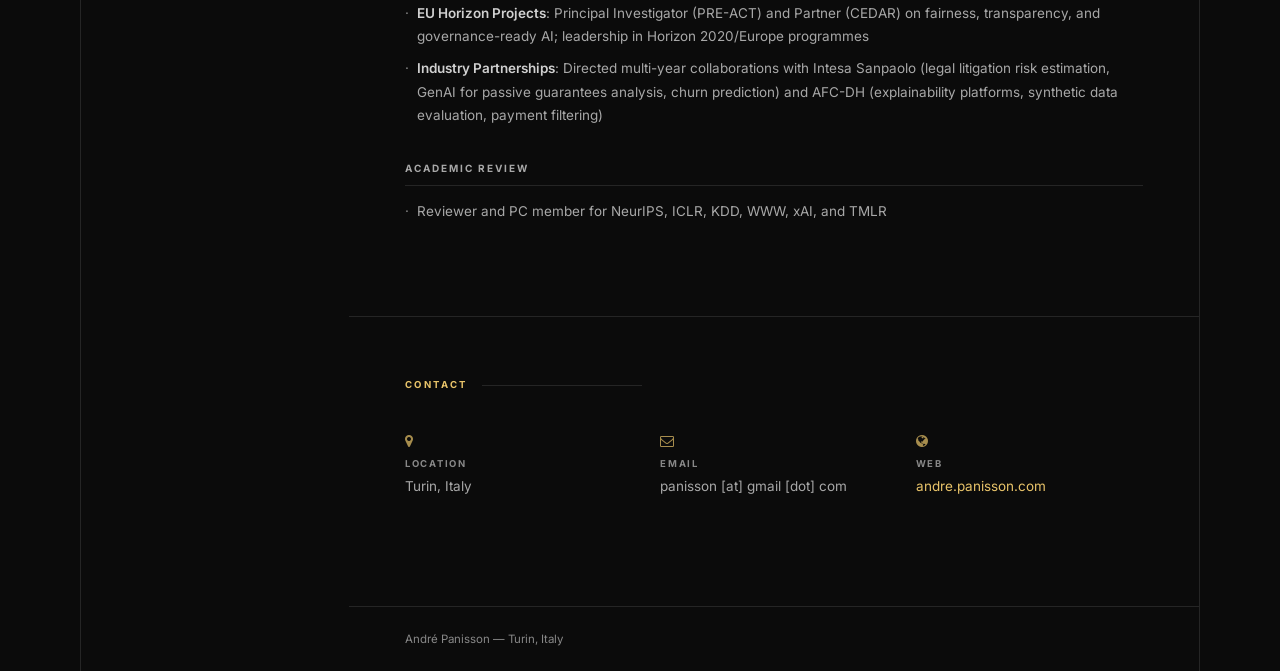
==== commit 2fd09149: "correct dates" ====
--- a/index.html
+++ b/index.html
@@ -804,7 +804,7 @@
       <div class="exp-item">
         <div class="exp-role">Principal Researcher &amp; Team Lead &mdash; Responsible AI</div>
         <div class="exp-org">CENTAI Institute</div>
-        <div class="exp-meta">May 2022 &ndash; Mar 2026 &middot; Turin, Italy</div>
+        <div class="exp-meta">May 2022 &ndash; Jan 2026 &middot; Turin, Italy</div>
         <div class="exp-desc">
           <ul>
             <li>Led the Responsible AI team, designing methodologies and tools that promote explainability, fairness, and transparency in AI systems</li>
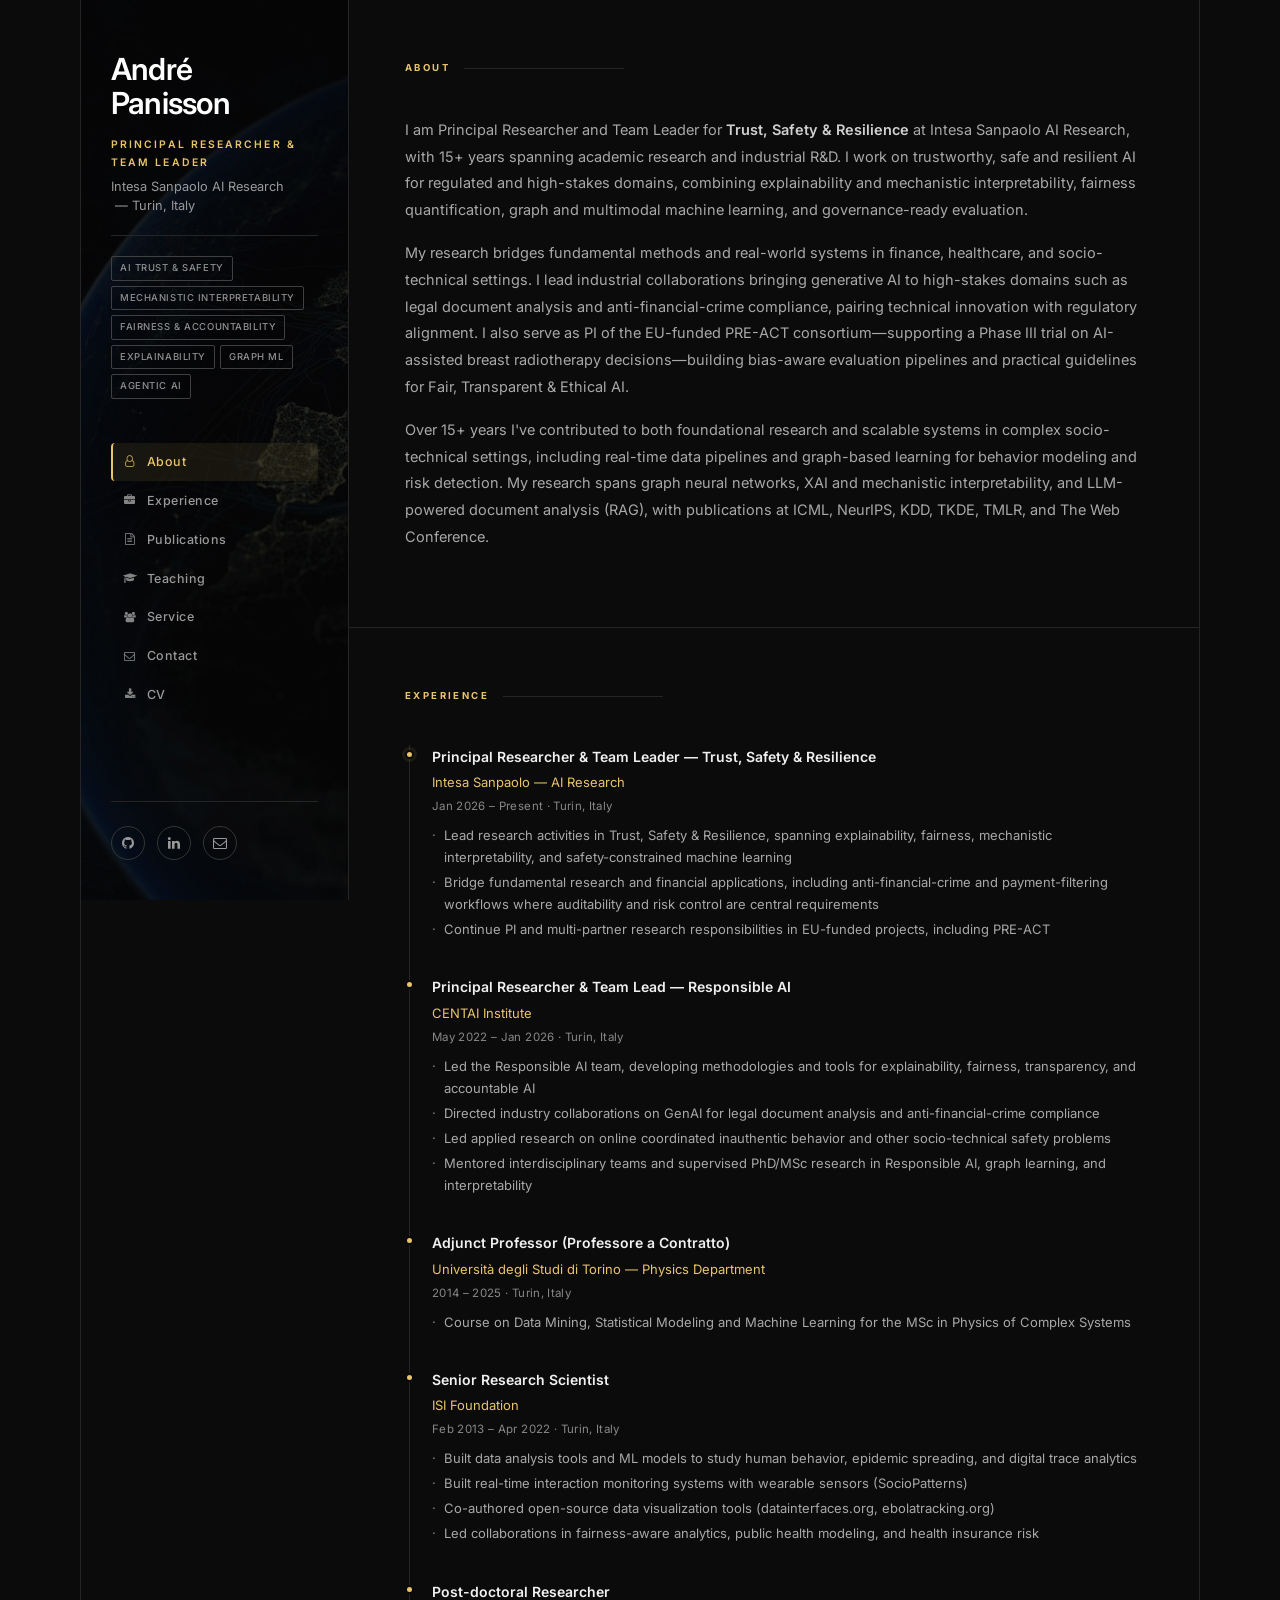
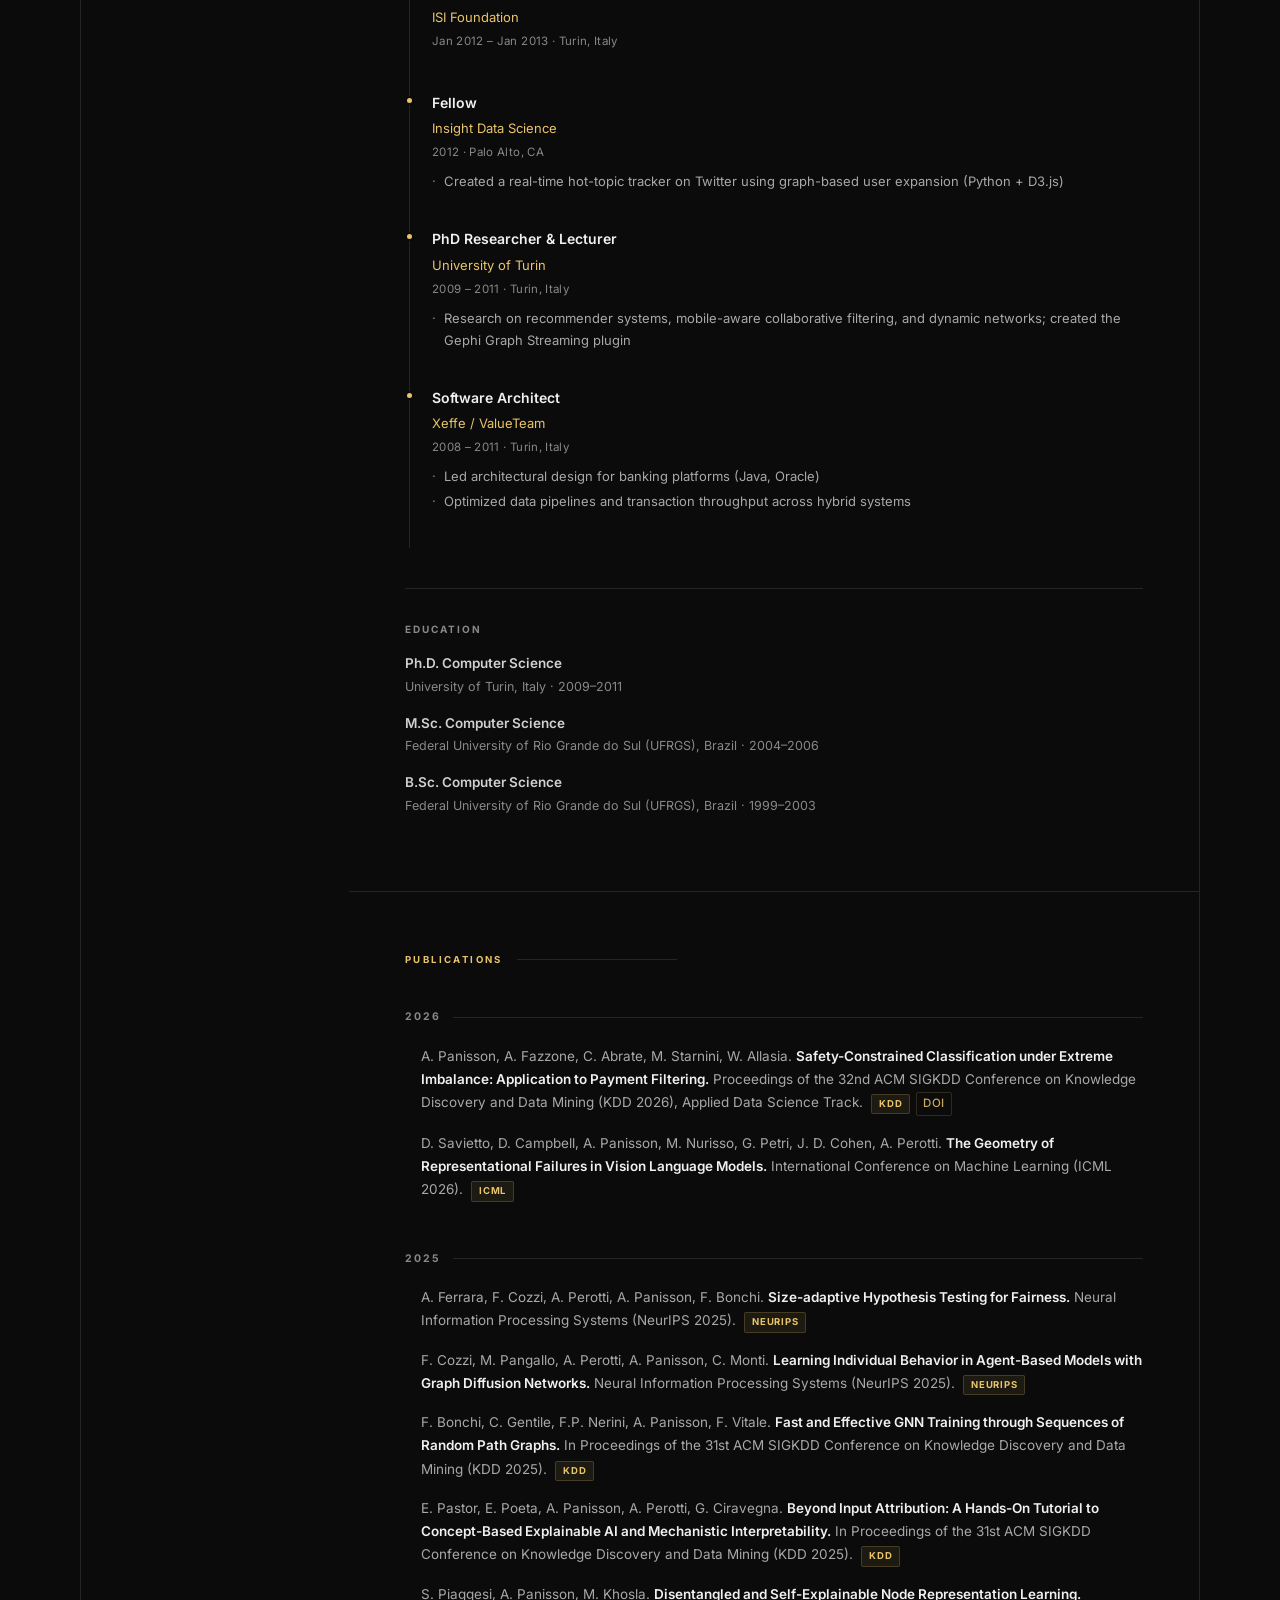
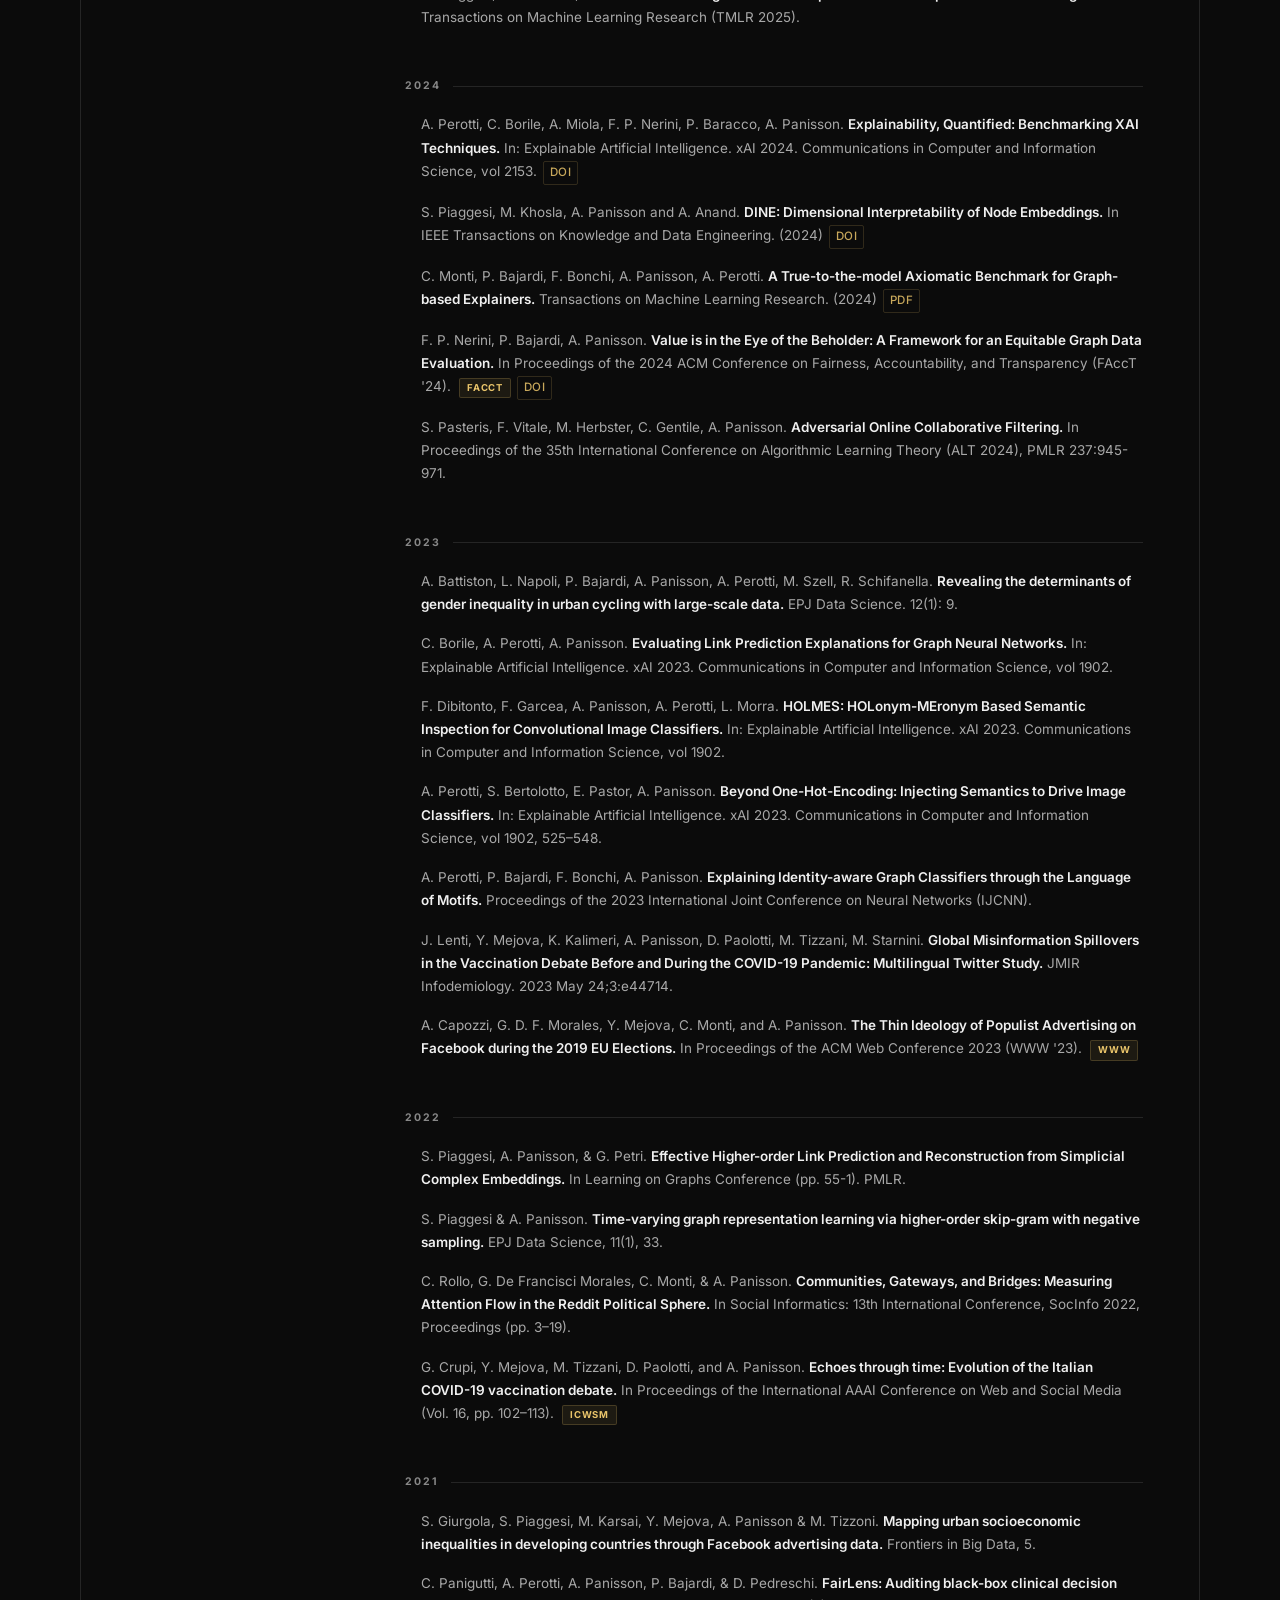
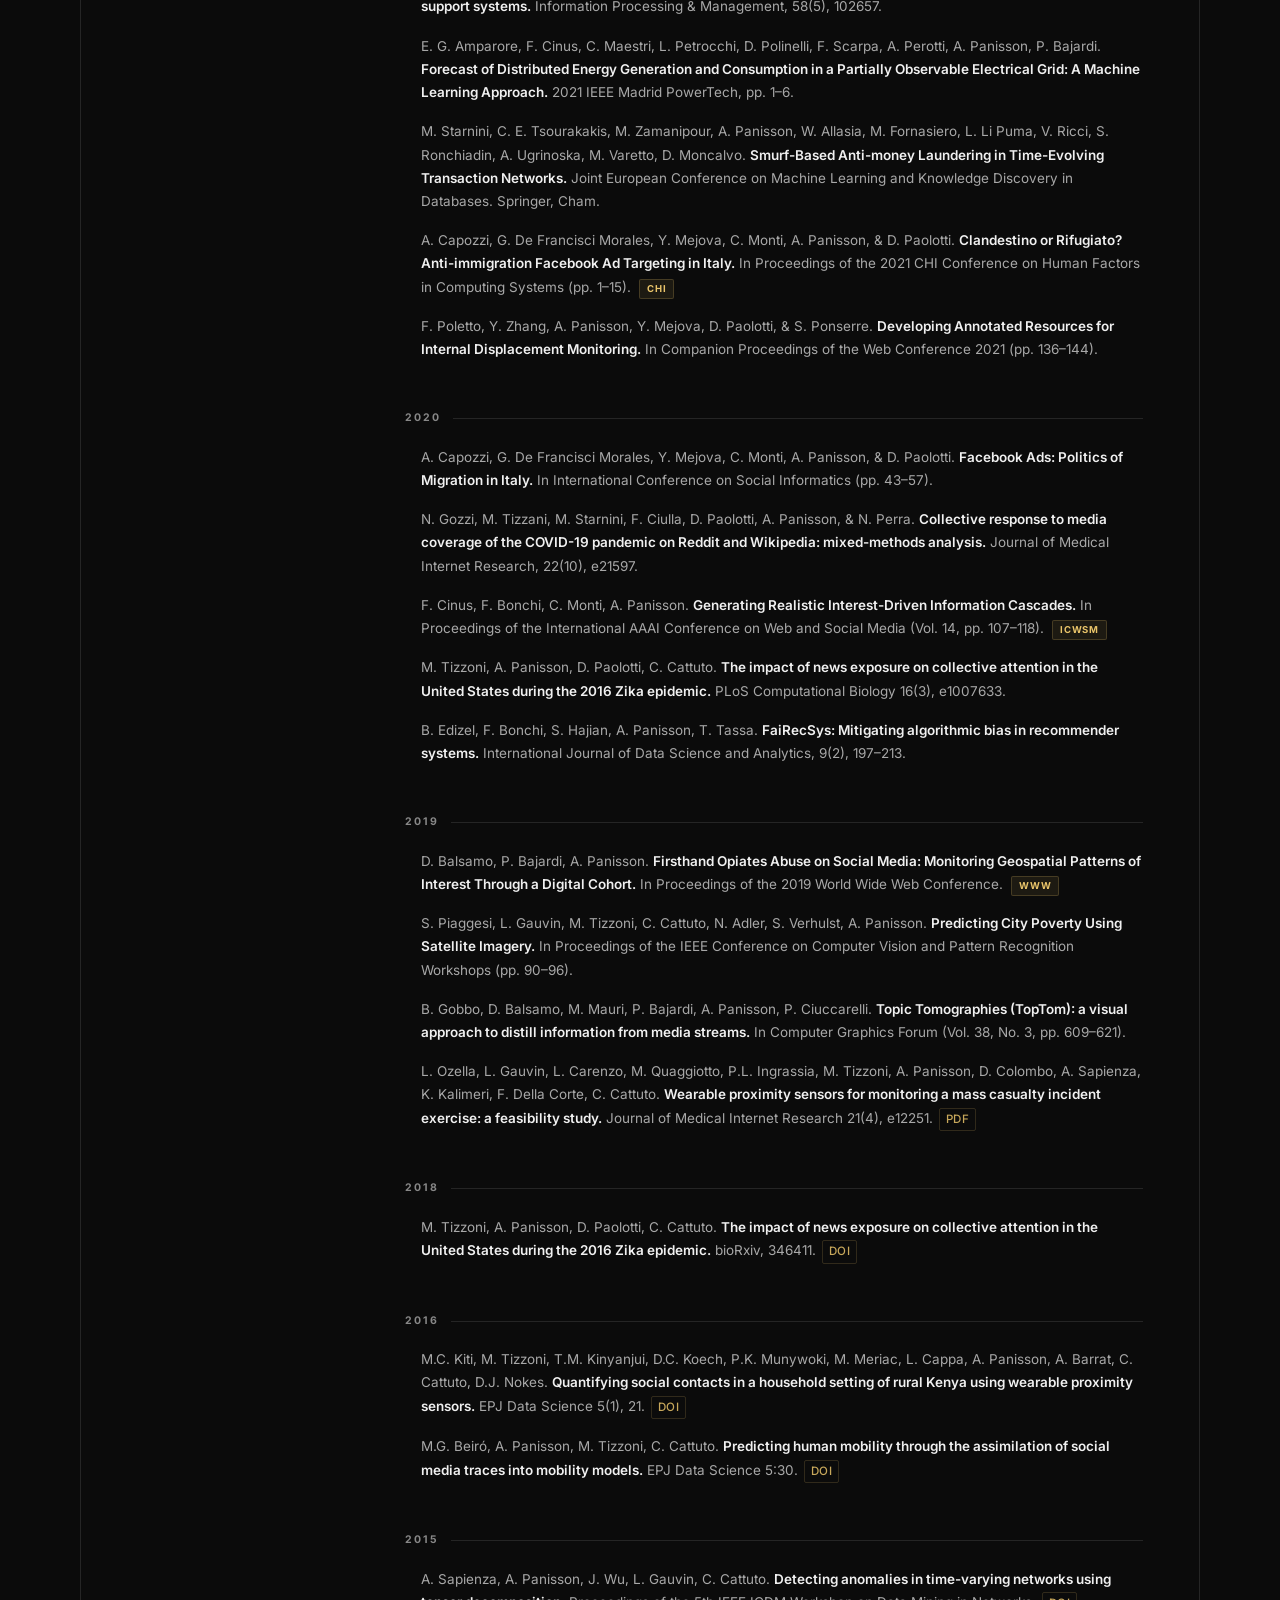
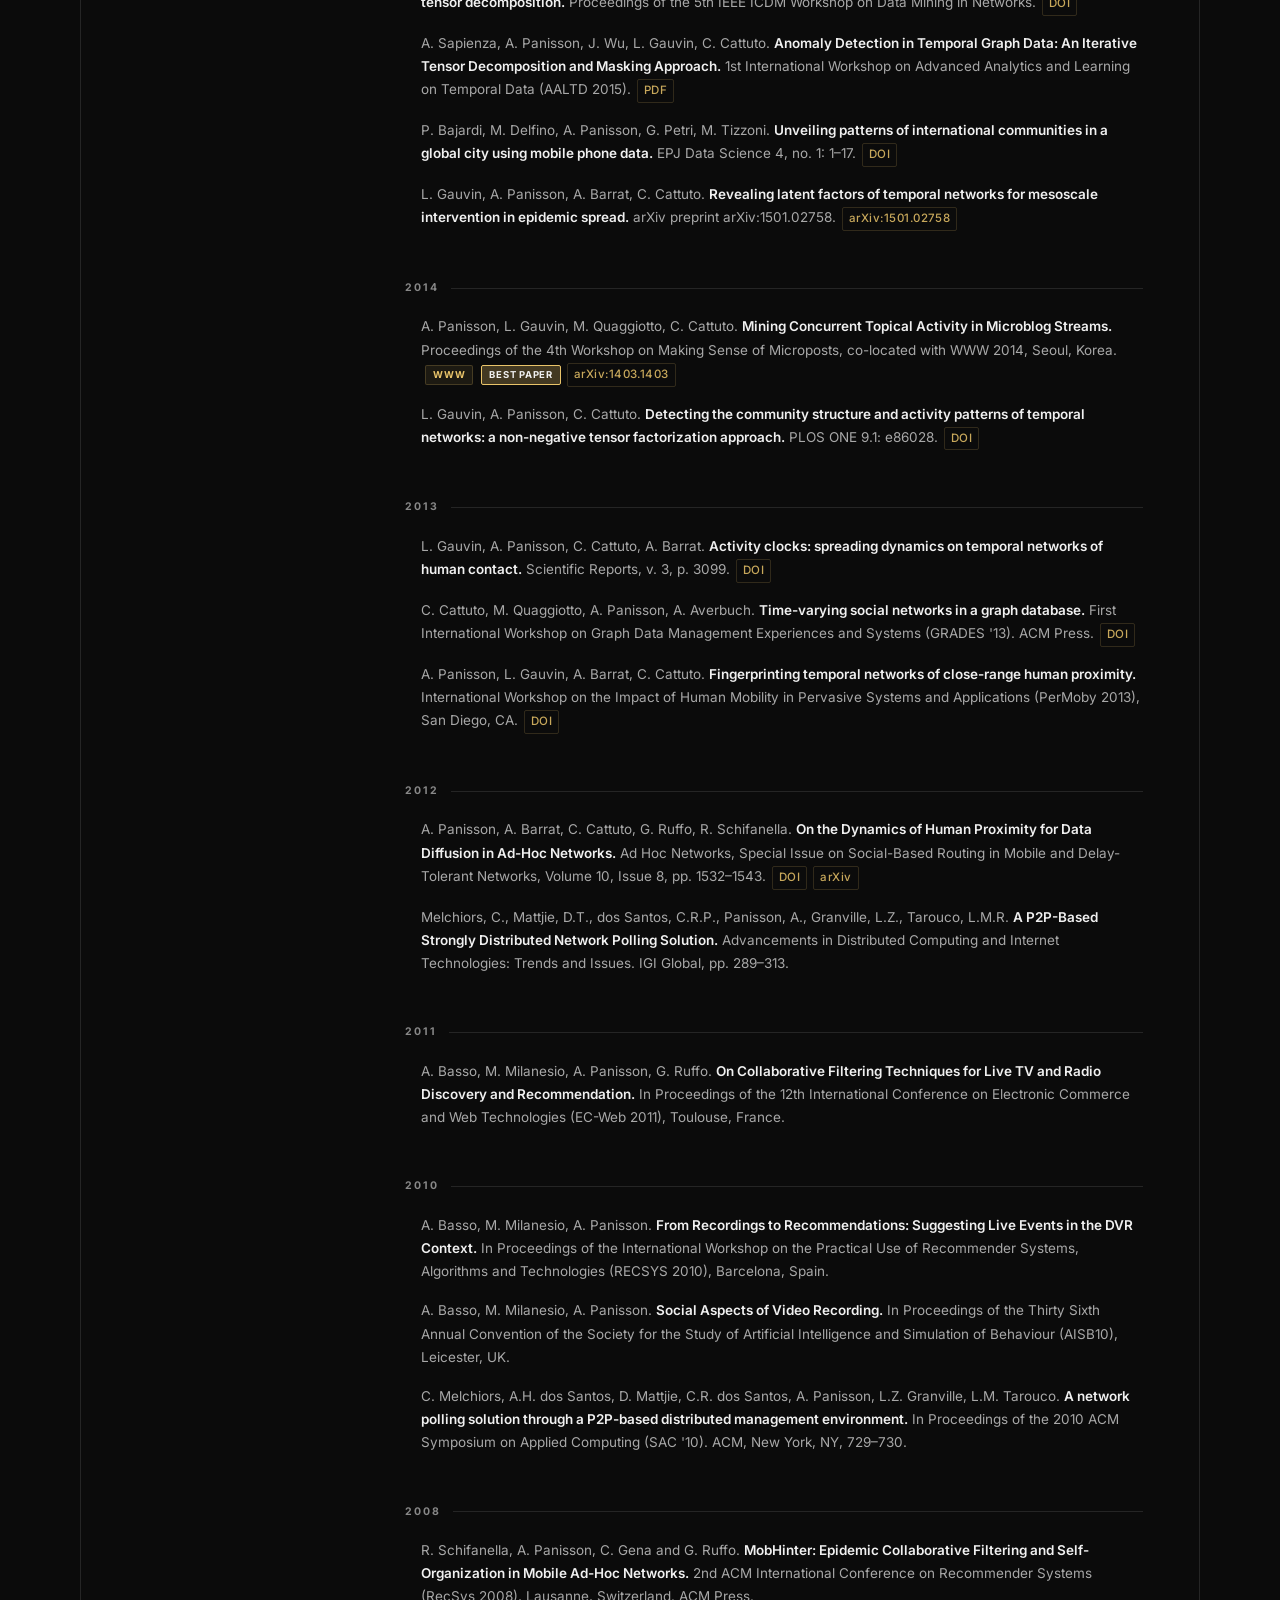
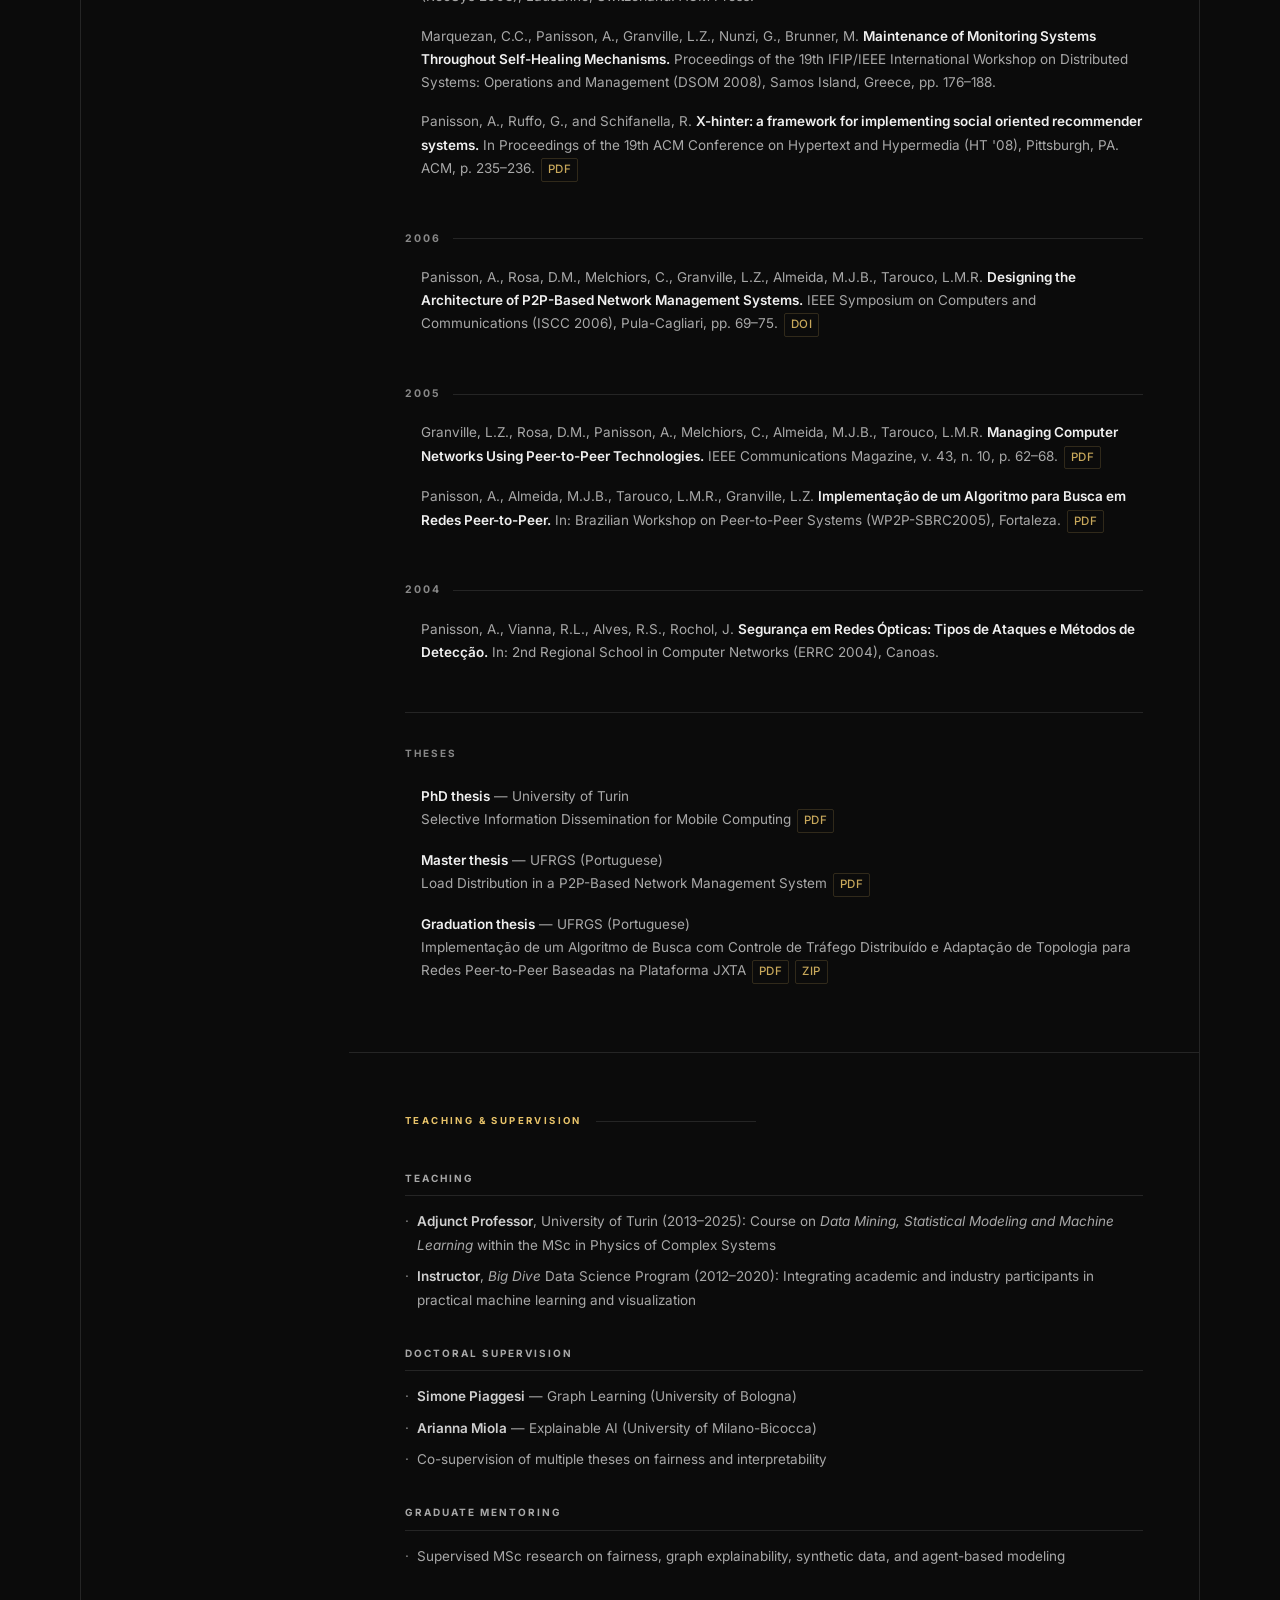
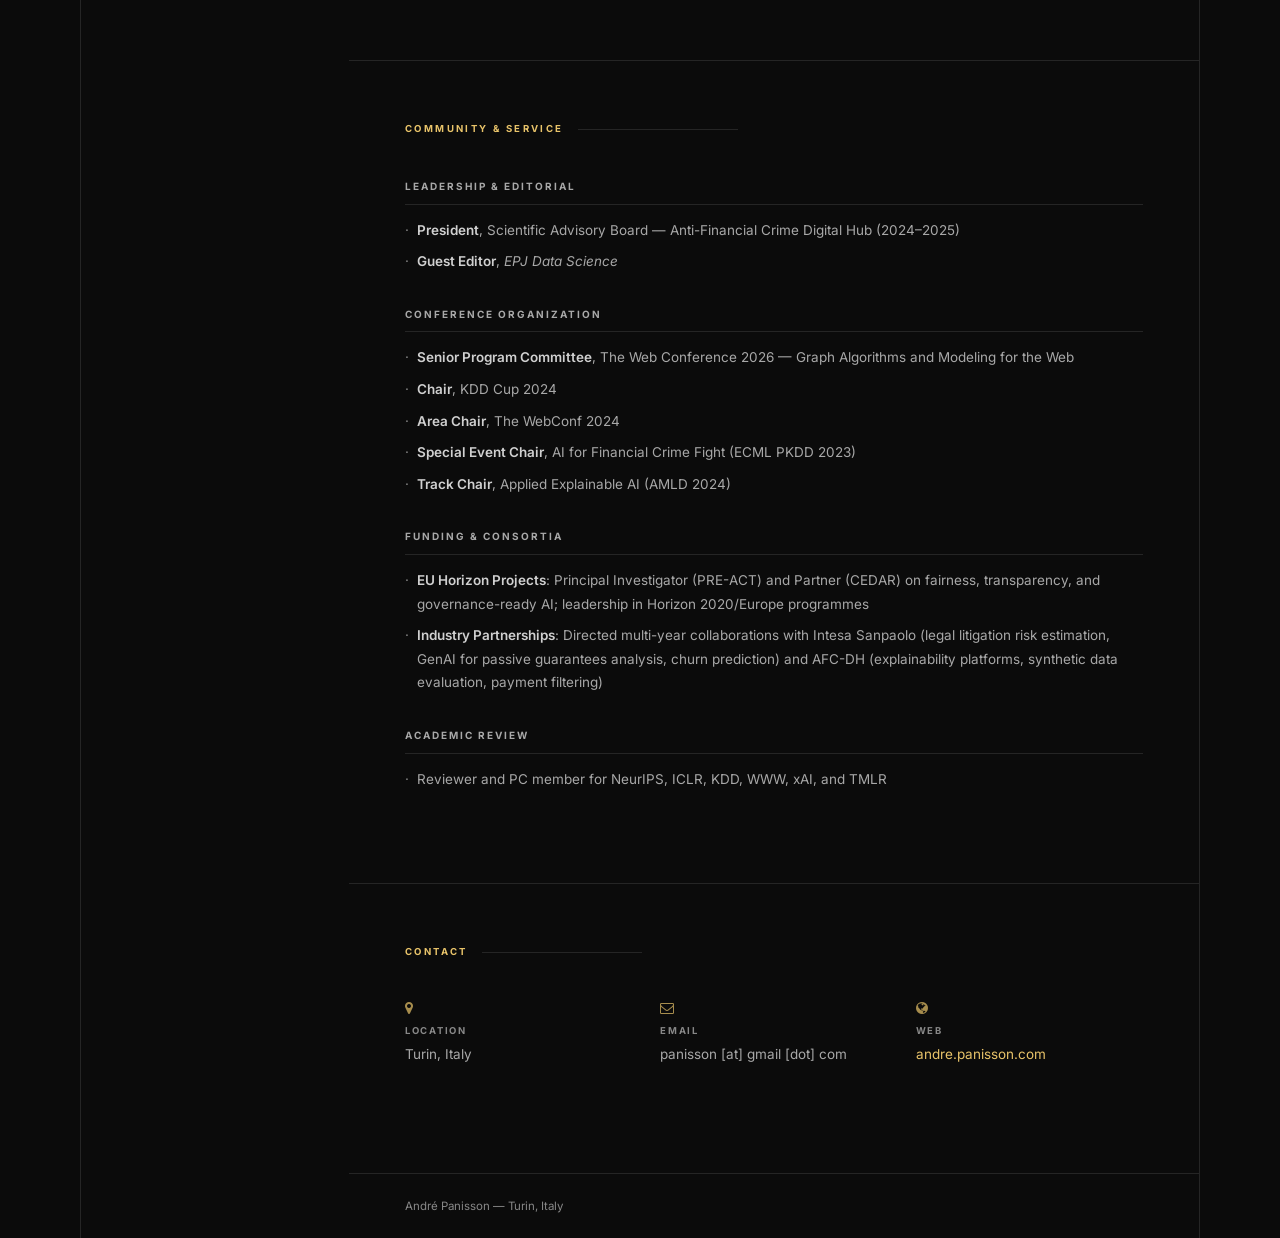
==== commit 35a21ffb: "Update site for Intesa Sanpaolo role and 2026 publications Refresh content from the 2026 CV:  - Side" ====
--- a/index.html
+++ b/index.html
@@ -3,7 +3,7 @@
 <head>
 <meta charset="utf-8">
 <meta name="viewport" content="width=device-width, initial-scale=1">
-<meta name="description" content="André Panisson — Principal Researcher at CENTAI. Artificial Intelligence, Graph Machine Learning, Responsible AI, Complex Networks.">
+<meta name="description" content="André Panisson — Principal Researcher & Team Leader, Trust, Safety & Resilience at Intesa Sanpaolo AI Research. AI Trust & Safety, Mechanistic Interpretability, Explainability, Graph ML, Responsible AI.">
 <title>André Panisson</title>
 <link rel="preconnect" href="https://fonts.googleapis.com">
 <link rel="preconnect" href="https://fonts.gstatic.com" crossorigin>
@@ -738,14 +738,15 @@
 
       <div class="identity">
         <h1 class="name">André<br>Panisson</h1>
-        <p class="role">Principal Researcher</p>
+        <p class="role">Principal Researcher &amp; Team Leader</p>
         <p class="affil">
-          <a href="https://www.intesasanpaolo.com/" target="_blank" rel="noopener">Intesa Sanpaolo</a>
+          <a href="https://www.intesasanpaolo.com/" target="_blank" rel="noopener">Intesa Sanpaolo AI Research</a>
           &nbsp;&mdash;&nbsp;Turin, Italy
         </p>
         <div class="divider"></div>
         <div class="tags">
           <span>AI Trust &amp; Safety</span>
+          <span>Mechanistic Interpretability</span>
           <span>Fairness &amp; Accountability</span>
           <span>Explainability</span>
           <span>Graph ML</span>
@@ -760,7 +761,7 @@
         <a href="#teaching"><i class="fa fa-graduation-cap"></i> Teaching</a>
         <a href="#service"><i class="fa fa-users"></i> Service</a>
         <a href="#contact"><i class="fa fa-envelope-o"></i> Contact</a>
-        <a href="docs/curr-en-2025-updated.pdf" target="_blank"><i class="fa fa-download"></i> CV</a>
+        <a href="docs/Andre_Panisson_CV_2026.pdf" target="_blank"><i class="fa fa-download"></i> CV</a>
       </nav>
 
       <div class="sidebar-links">
@@ -786,9 +787,9 @@
     <!-- ── ABOUT ─────────────────────────────────────────────── -->
     <section id="about">
       <h2 class="sec-label">About</h2>
-      <p>My work bridges Machine Learning, Network Science, and Data Science, with a strong emphasis on human-centric, trustworthy AI. I design and deploy methodologies that advance explainability, fairness, and transparency, translating research into accountable systems aligned with societal values.</p>
-      <p>I lead industrial collaborations bringing generative AI to high-stakes domains such as legal document analysis and anti-financial-crime compliance, pairing technical innovation with regulatory alignment. I also serve as PI of the EU-funded PRE-ACT consortium&mdash;running a Phase III trial on AI-assisted breast radiotherapy decisions&mdash;building bias-aware evaluation pipelines and practical guidelines for Fair, Transparent &amp; Ethical AI.</p>
-      <p>Over 15+ years I've contributed to both foundational research and scalable systems in complex socio-technical settings, including real-time data pipelines and graph-based learning for behavior modeling and risk detection. My research spans graph neural networks, XAI, and LLM-powered document analysis (RAG), with publications at NeurIPS, KDD, TKDE, TMLR, and WWW.</p>
+      <p>I am Principal Researcher and Team Leader for <b>Trust, Safety &amp; Resilience</b> at Intesa Sanpaolo AI Research, with 15+ years spanning academic research and industrial R&amp;D. I work on trustworthy, safe and resilient AI for regulated and high-stakes domains, combining explainability and mechanistic interpretability, fairness quantification, graph and multimodal machine learning, and governance-ready evaluation.</p>
+      <p>My research bridges fundamental methods and real-world systems in finance, healthcare, and socio-technical settings. I lead industrial collaborations bringing generative AI to high-stakes domains such as legal document analysis and anti-financial-crime compliance, pairing technical innovation with regulatory alignment. I also serve as PI of the EU-funded PRE-ACT consortium&mdash;supporting a Phase III trial on AI-assisted breast radiotherapy decisions&mdash;building bias-aware evaluation pipelines and practical guidelines for Fair, Transparent &amp; Ethical AI.</p>
+      <p>Over 15+ years I've contributed to both foundational research and scalable systems in complex socio-technical settings, including real-time data pipelines and graph-based learning for behavior modeling and risk detection. My research spans graph neural networks, XAI and mechanistic interpretability, and LLM-powered document analysis (RAG), with publications at ICML, NeurIPS, KDD, TKDE, TMLR, and The Web Conference.</p>
     </section>
 
     <!-- ── EXPERIENCE ────────────────────────────────────────── -->
@@ -796,9 +797,16 @@
       <h2 class="sec-label">Experience</h2>
 
       <div class="exp-item current">
-        <div class="exp-role">Principal Research Scientist</div>
+        <div class="exp-role">Principal Researcher &amp; Team Leader &mdash; Trust, Safety &amp; Resilience</div>
         <div class="exp-org">Intesa Sanpaolo &mdash; AI Research</div>
         <div class="exp-meta">Jan 2026 &ndash; Present &middot; Turin, Italy</div>
+        <div class="exp-desc">
+          <ul>
+            <li>Lead research activities in Trust, Safety &amp; Resilience, spanning explainability, fairness, mechanistic interpretability, and safety-constrained machine learning</li>
+            <li>Bridge fundamental research and financial applications, including anti-financial-crime and payment-filtering workflows where auditability and risk control are central requirements</li>
+            <li>Continue PI and multi-partner research responsibilities in EU-funded projects, including PRE-ACT</li>
+          </ul>
+        </div>
       </div>
 
       <div class="exp-item">
@@ -807,9 +815,10 @@
         <div class="exp-meta">May 2022 &ndash; Jan 2026 &middot; Turin, Italy</div>
         <div class="exp-desc">
           <ul>
-            <li>Led the Responsible AI team, designing methodologies and tools that promote explainability, fairness, and transparency in AI systems</li>
-            <li>Directed industry collaborations on GenAI for legal document analysis and financial crime compliance</li>
-            <li>Mentored interdisciplinary teams and supervised PhD/MSc research in Responsible AI</li>
+            <li>Led the Responsible AI team, developing methodologies and tools for explainability, fairness, transparency, and accountable AI</li>
+            <li>Directed industry collaborations on GenAI for legal document analysis and anti-financial-crime compliance</li>
+            <li>Led applied research on online coordinated inauthentic behavior and other socio-technical safety problems</li>
+            <li>Mentored interdisciplinary teams and supervised PhD/MSc research in Responsible AI, graph learning, and interpretability</li>
           </ul>
         </div>
       </div>
@@ -860,6 +869,11 @@
         <div class="exp-role">PhD Researcher &amp; Lecturer</div>
         <div class="exp-org">University of Turin</div>
         <div class="exp-meta">2009 &ndash; 2011 &middot; Turin, Italy</div>
+        <div class="exp-desc">
+          <ul>
+            <li>Research on recommender systems, mobile-aware collaborative filtering, and dynamic networks; created the Gephi Graph Streaming plugin</li>
+          </ul>
+        </div>
       </div>
 
       <div class="exp-item">
@@ -897,6 +911,23 @@
       <h2 class="sec-label">Publications</h2>
 
       <div class="pub-group">
+        <div class="pub-year">2026</div>
+
+        <div class="pub-entry">
+          A. Panisson, A. Fazzone, C. Abrate, M. Starnini, W. Allasia.
+          <b>Safety-Constrained Classification under Extreme Imbalance: Application to Payment Filtering.</b>
+          Proceedings of the 32nd ACM SIGKDD Conference on Knowledge Discovery and Data Mining (KDD 2026), Applied Data Science Track. <span class="venue-tag">KDD</span>
+          <a href="https://doi.org/10.1145/3770855.3818474">DOI</a>
+        </div>
+
+        <div class="pub-entry">
+          D. Savietto, D. Campbell, A. Panisson, M. Nurisso, G. Petri, J. D. Cohen, A. Perotti.
+          <b>The Geometry of Representational Failures in Vision Language Models.</b>
+          International Conference on Machine Learning (ICML 2026). <span class="venue-tag">ICML</span>
+        </div>
+      </div>
+
+      <div class="pub-group">
         <div class="pub-year">2025</div>
 
         <div class="pub-entry">
@@ -1421,7 +1452,7 @@
       <div class="service-group">
         <div class="service-label">Leadership &amp; Editorial</div>
         <ul class="service-list">
-          <li><b>President</b>, Scientific Advisory Board &mdash; Anti-Financial Crime Digital Hub</li>
+          <li><b>President</b>, Scientific Advisory Board &mdash; Anti-Financial Crime Digital Hub (2024&ndash;2025)</li>
           <li><b>Guest Editor</b>, <i>EPJ Data Science</i></li>
         </ul>
       </div>
@@ -1429,6 +1460,7 @@
       <div class="service-group">
         <div class="service-label">Conference Organization</div>
         <ul class="service-list">
+          <li><b>Senior Program Committee</b>, The Web Conference 2026 &mdash; Graph Algorithms and Modeling for the Web</li>
           <li><b>Chair</b>, KDD Cup 2024</li>
           <li><b>Area Chair</b>, The WebConf 2024</li>
           <li><b>Special Event Chair</b>, AI for Financial Crime Fight (ECML PKDD 2023)</li>
